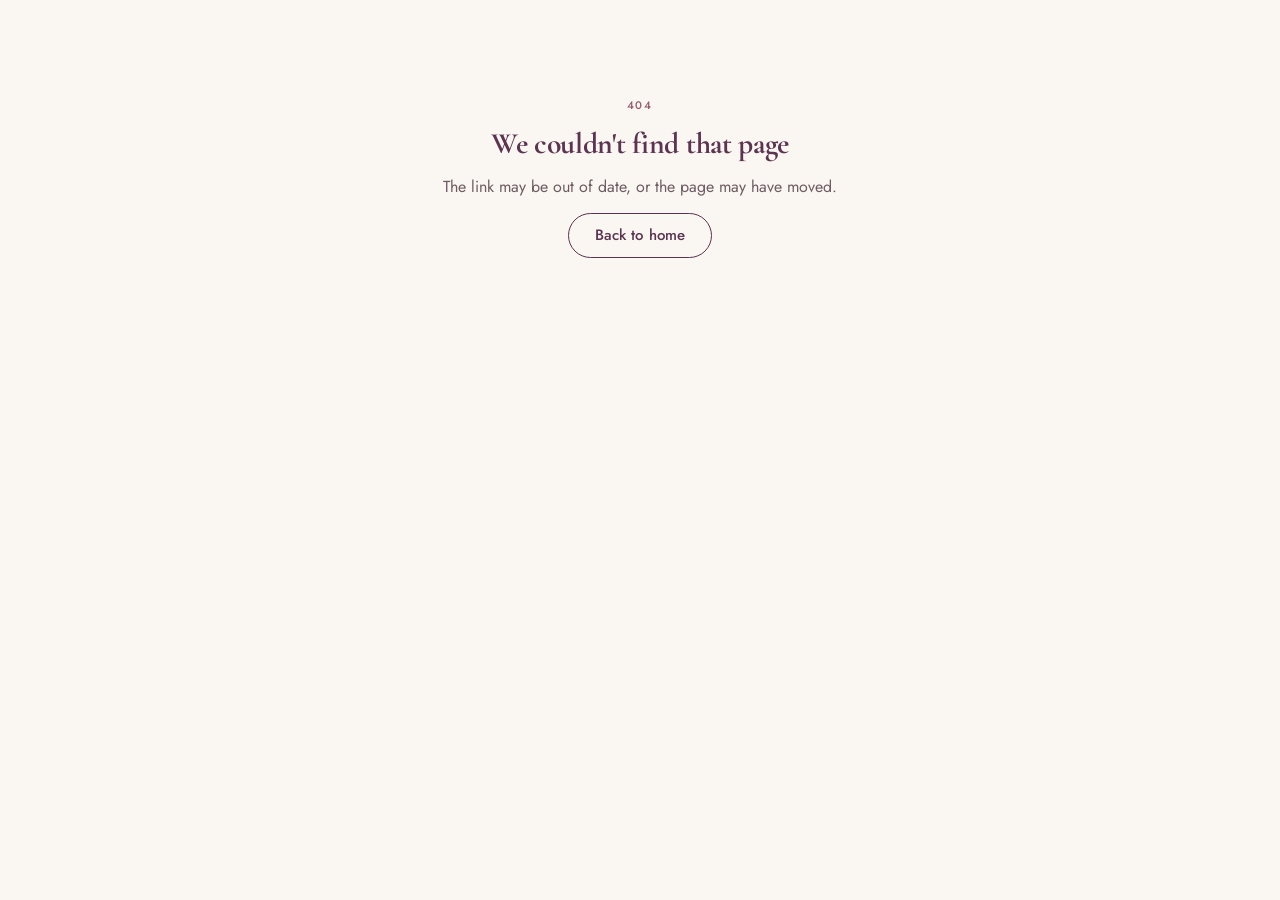
==== templates/mangalammoments/v1/preview/index.html @ a558508c "init" ====
<!DOCTYPE html>
<html lang="en" data-theme="light" class="hide-scrollbar">
<head>
  <meta charset="UTF-8">
  <meta name="viewport" content="width=device-width, initial-scale=1.0">
  <meta name="theme-color" content="#1a1815">
  <title>Wedding Invitation | Vinay &amp; Isha</title>
  <meta name="description" content="Wedding Invitation of Vinay &amp; Isha on 16 February 2027">

  <link rel="icon" type="image/x-icon" href="/favicon.ico">

  <!-- Preconnect & Fonts -->
  <link rel="preconnect" href="https://fonts.googleapis.com">
  <link rel="preconnect" href="https://fonts.gstatic.com" crossorigin>
  <link rel="stylesheet" href="https://fonts.googleapis.com/css2?family=Cormorant+Garamond:ital,wght@0,300;0,400;0,500;0,600;0,700;1,300;1,400;1,700&family=Jost:wght@300;400;500;600&display=swap">
  <link rel="stylesheet" href="https://fonts.googleapis.com/css2?family=Playfair+Display:wght@500;600;700&family=Rufina:wght@400;700&display=swap">

  <!-- Core Styles -->
  <link rel="stylesheet" href="/assets/index-BnkS49by.css">
  <link rel="stylesheet" href="/assets/CompatVideo-C4rgbSCZ.css">
  <link rel="stylesheet" href="/assets/v1-DVDfQgyA.css">

  <style>
    /* Absolute cleanup of any watermark, CTA dock, or branding residuals */
    [data-wm-host],
    .wm-10kkvf,
    ._root_1rkxo_20,
    ._mesh_1rkxo_28,
    ._pill_1rkxo_79,
    ._brandCard_l6edf_3953,
    ._ctaDock_21jj1_12,
    ._brandLogo_l6edf_3969,
    ._brandContacts_l6edf_3996,
    ._brandWhatsapp_l6edf_3982 {
      display: none !important;
      visibility: hidden !important;
      opacity: 0 !important;
      pointer-events: none !important;
      height: 0 !important;
      width: 0 !important;
      overflow: hidden !important;
    }

    /* Remove Header and Footer shown in reference images */
    header,
    footer,
    nav,
    ._nav_1qf2a_1,
    ._footer_1qf2a_1,
    [class*="_header_"],
    [class*="_footer_1"],
    [class*="_stack_1q711"],
    [class*="_scrollTopBtn"],
    [class*="_whatsappGroup"],
    [class*="_whatsappBtn"] {
      display: none !important;
      visibility: hidden !important;
      opacity: 0 !important;
      pointer-events: none !important;
      height: 0 !important;
    }

    /* Hide scrollbar on third page story and duplicate page */
    ._story_19nrv_9,
    [class*="_story_19nrv"],
    [class*="_storySlot_19nrv"] {
      scrollbar-width: none !important;
      -ms-overflow-style: none !important;
    }
    ._story_19nrv_9::-webkit-scrollbar,
    [class*="_story_19nrv"]::-webkit-scrollbar,
    [class*="_storySlot_19nrv"]::-webkit-scrollbar {
      display: none !important;
      width: 0 !important;
      height: 0 !important;
    }
  </style>

  <script>
    // 1. Initialize user draft in LocalStorage and IndexedDB
    const userDraft = {"fields": {"coupleNames": {"en": "Vinay & Isha", "ta": "\u0bb2\u0b9f\u0bcd\u0b9a\u0bc1\u0bae\u0bbf & \u0b95\u0bbe\u0bb0\u0bcd\u0ba4\u0bcd\u0ba4\u0bbf\u0b95\u0bcd", "hi": "\u0932\u0915\u094d\u0937\u094d\u092e\u0940 \u090f\u0935\u0902 \u0915\u093e\u0930\u094d\u0924\u093f\u0915"}, "weddingDateTime": "2027-02-16T18:30", "familiesStory": {"en": "<p>Prosperity, Goodness, Smoothness.</p><h3><span style=\"font-family: 'Rufina', Georgia, serif\">Wedding Invitation</span></h3><div><span style=\"font-family: 'Rufina', Georgia, serif\">With the Blessings of&nbsp;</span></div><div><span style=\"font-family: Rufina, Georgia, serif;\"><br></span></div><div><span style=\"font-family: Rufina, Georgia, serif;\"><b><span style=\"font-size: 1rem;\"><span style=\"font-size: 1.25rem; color: rgb(139, 24, 18);\">Grandmother &amp; Grandfather</span></span></b></span></div><div><div style=\"\"><font face=\"Rufina, Georgia, serif\"><br></font></div><div style=\"\"><font face=\"Rufina, Georgia, serif\">Late Savitri Devi</font></div><div style=\"\"><font face=\"Rufina, Georgia, serif\">Late Ram Niwas Agarwal</font></div><div style=\"\"><font face=\"Rufina, Georgia, serif\"><br></font></div><div style=\"\"><font face=\"Rufina, Georgia, serif\" style=\"color: rgb(139, 24, 18);\">\u2726 AGARWAL FAMILY \u2726</font></div><div style=\"\"><font face=\"Rufina, Georgia, serif\"><br></font></div><div style=\"\"><font face=\"Rufina, Georgia, serif\">&amp;</font></div><div style=\"\"><font face=\"Rufina, Georgia, serif\"><br></font></div><div style=\"\"><font face=\"Rufina, Georgia, serif\"><div>Late Fuliya Devi Pansari</div><div>Late Jugal Kishore Ji Pansari</div></font></div><div style=\"\"><font face=\"Rufina, Georgia, serif\"><br></font></div><div style=\"\"><span style=\"color: rgb(139, 24, 18); font-family: Rufina, Georgia, serif;\">\u2726 PANSARI FAMILY \u2726</span><font face=\"Rufina, Georgia, serif\"></font></div><div style=\"\"><span style=\"color: rgb(139, 24, 18); font-family: Rufina, Georgia, serif;\"><br></span></div><div style=\"font-family: Rufina, Georgia, serif;\"><div>Together with our families, we</div><div>joyfully invite you to bless the</div><div>beginning of this beautiful journey.</div></div></div><p><br></p>", "ta": "<p><span style=\"font-family: 'Rufina', Georgia, serif\">\u0b87\u0bb0\u0bc1 \u0b95\u0bc1\u0b9f\u0bc1\u0bae\u0bcd\u0baa\u0b99\u0bcd\u0b95\u0bb3\u0bbf\u0ba9\u0bcd \u0b86\u0b9a\u0bbf\u0baf\u0bc1\u0b9f\u0ba9\u0bcd \u0b93\u0bb0\u0bcd \u0b85\u0ba9\u0bcd\u0baa\u0bc1\u0b95\u0bcd \u0b95\u0bca\u0ba3\u0bcd\u0b9f\u0bbe\u0b9f\u0bcd\u0b9f\u0bae\u0bcd.</span></p>", "hi": "<p><span style=\"font-family: 'Rufina', Georgia, serif\">\u0926\u094b\u0928\u094b\u0902 \u092a\u0930\u093f\u0935\u093e\u0930\u094b\u0902 \u0915\u0947 \u0906\u0936\u0940\u0930\u094d\u0935\u093e\u0926 \u0938\u0947 \u0938\u091c\u093e \u092a\u094d\u0930\u0947\u092e \u0915\u093e \u0909\u0924\u094d\u0938\u0935\u0964</span></p>"}, "familiesEmblemImage": "[data-uri]", "eventList": [{"category": "Sangeet", "ceremonySlug": "Sangeet", "name": {"en": "Sangeet", "ta": "\u0ba8\u0bbf\u0b9a\u0bcd\u0b9a\u0baf\u0ba4\u0bbe\u0bb0\u0bcd\u0ba4\u0bcd\u0ba4\u0bae\u0bcd", "hi": "\u0928\u093f\u0936\u094d\u091a\u092f\u0924\u093e\u0930\u094d\u0925\u092e\u094d"}, "provision": {"en": "", "ta": "", "hi": ""}, "nameFontSize": 16, "nameFontStyle": "normal", "dateTime": "2027-02-15T18:30", "venue": {"en": "Kanha Banquet", "ta": "\u0b90.\u0b9f\u0bbf.\u0b9a\u0bbf \u0b95\u0bbf\u0bb0\u0bbe\u0ba3\u0bcd\u0b9f\u0bcd \u0b9a\u0bcb\u0bb4\u0bbe, \u0b9a\u0bc6\u0ba9\u0bcd\u0ba9\u0bc8", "hi": "\u0906\u0908\u091f\u0940\u0938\u0940 \u0917\u094d\u0930\u0948\u0902\u0921 \u091a\u094b\u0932\u093e, \u091a\u0947\u0928\u094d\u0928\u0908"}, "venueFontSize": 16, "venueFontStyle": "normal", "note": {"en": "Two hearts, one promise.\nJoin us as we get", "ta": "\u0b87\u0bb0\u0bc1 \u0b87\u0ba4\u0baf\u0b99\u0bcd\u0b95\u0bb3\u0bcd, \u0b92\u0bb0\u0bc1 \u0bb5\u0bbe\u0b95\u0bcd\u0b95\u0bc1\u0bb1\u0bc1\u0ba4\u0bbf.\n\u0b8e\u0b99\u0bcd\u0b95\u0bb3\u0bc1\u0b9f\u0ba9\u0bcd \u0b87\u0ba3\u0bc8\u0ba8\u0bcd\u0ba4\u0bc1", "hi": "\u0926\u094b \u0926\u093f\u0932, \u090f\u0915 \u0935\u093e\u0926\u093e\u0964\n\u0939\u092e\u093e\u0930\u0947 \u0938\u093e\u0925 \u0936\u093e\u092e\u093f\u0932 \u0939\u094b\u0902"}, "noteHighlight": {"en": "", "ta": "\u0ba8\u0bbf\u0b9a\u0bcd\u0b9a\u0baf\u0ba4\u0bbe\u0bb0\u0bcd\u0ba4\u0bcd\u0ba4\u0ba4\u0bcd\u0ba4\u0bc8\u0b95\u0bcd \u0b95\u0bca\u0ba3\u0bcd\u0b9f\u0bbe\u0b9f\u0bc1\u0b99\u0bcd\u0b95\u0bb3\u0bcd!", "hi": "\u0938\u0917\u093e\u0908 \u0915\u0947 \u0909\u0924\u094d\u0938\u0935 \u092e\u0947\u0902!"}, "mapUrl": "https://maps.app.goo.gl/ALD4haDXG3u6YoXA8", "venueSub": {"en": "(beside Mothers Wax Museum)"}}], "venueName": {"en": "Bika Banquet", "ta": "\u0b90.\u0b9f\u0bbf.\u0b9a\u0bbf \u0b95\u0bbf\u0bb0\u0bbe\u0ba3\u0bcd\u0b9f\u0bcd \u0b9a\u0bcb\u0bb4\u0bbe", "hi": "\u0906\u0908\u091f\u0940\u0938\u0940 \u0917\u094d\u0930\u0948\u0902\u0921 \u091a\u094b\u0932\u093e"}, "venueAddress": {"en": "(Vip Road, Baguiati)", "ta": "63, \u0bae\u0bb5\u0bc1\u0ba3\u0bcd\u0b9f\u0bcd \u0bb0\u0bcb\u0b9f\u0bc1, \u0b95\u0bbf\u0ba3\u0bcd\u0b9f\u0bbf, \u0b9a\u0bc6\u0ba9\u0bcd\u0ba9\u0bc8, \u0ba4\u0bae\u0bbf\u0bb4\u0bcd\u0ba8\u0bbe\u0b9f\u0bc1 600032", "hi": "63, \u092e\u093e\u0909\u0902\u091f \u0930\u094b\u0921, \u0917\u093f\u0902\u0921\u0940, \u091a\u0947\u0928\u094d\u0928\u0908, \u0924\u092e\u093f\u0932\u0928\u093e\u0921\u0941 600032"}, "venueMapUrl": "https://maps.app.goo.gl/cmKsFvi7ArBSAPDd8", "groomFamilyName": {"en": ""}, "groomFamilyWhatsApp": "", "venueDetails": {"en": "2, 4, VIP Rd, Raghunathpur, Baguiati, Kolkata, West Bengal 700059", "ta": "\u0baa\u0bbf\u0bb0\u0ba4\u0bbe\u0ba9 \u0bb5\u0bbe\u0baf\u0bbf\u0bb2\u0bbf\u0bb2\u0bcd \u0bb5\u0bc7\u0bb2\u0b9f\u0bcd \u0baa\u0bbe\u0bb0\u0bcd\u0b95\u0bcd\u0b95\u0bbf\u0b99\u0bcd \u0b89\u0bb3\u0bcd\u0bb3\u0ba4\u0bc1", "hi": "\u092e\u0941\u0916\u094d\u092f \u092a\u094d\u0930\u0935\u0947\u0936 \u0926\u094d\u0935\u093e\u0930 \u092a\u0930 \u0935\u0948\u0932\u0947 \u092a\u093e\u0930\u094d\u0915\u093f\u0902\u0917 \u0909\u092a\u0932\u092c\u094d\u0927 \u0939\u0948"}}, "tokens": {}, "sections": {}, "locale": "en", "enabledLocales": ["en"], "updatedAt": "2026-11-22T05:58:22.508Z"};
    const templateKey = 'mangalammoments/v1';
    const lsKey = 'wedinvite:draft:' + templateKey;

    try {
      localStorage.setItem(lsKey, JSON.stringify(userDraft));
      localStorage.setItem('app-theme', 'light');
    } catch (e) {
      console.warn('LocalStorage error:', e);
    }

    // Seed IndexedDB for seamless dual-persistence
    try {
      const req = indexedDB.open('wedinvite_customizer_db', 1);
      req.onupgradeneeded = function(e) {
        const db = e.target.result;
        if (!db.objectStoreNames.contains('drafts')) {
          db.createObjectStore('drafts', { keyPath: 'templateKey' });
        }
      };
      req.onsuccess = function(e) {
        const db = e.target.result;
        if (db.objectStoreNames.contains('drafts')) {
          const tx = db.transaction('drafts', 'readwrite');
          tx.objectStore('drafts').put({
            templateKey: templateKey,
            draft: userDraft,
            savedAt: Date.now()
          });
        }
      };
    } catch (e) {
      console.warn('IndexedDB error:', e);
    }

    // Ensure URL has draft=1 for compatibility with preview handlers
    if (!window.location.search.includes('draft=1')) {
      const sep = window.location.search ? '&' : '?';
      const newUrl = window.location.pathname + window.location.search + sep + 'draft=1' + window.location.hash;
      window.history.replaceState(null, '', newUrl);
    }
  </script>

  <script src="/gtag-init.js"></script>
  <script src="/theme-init.js"></script>
</head>
<body style="overflow: hidden;">
  <div id="root"></div>
  <script type="module" crossorigin src="/assets/index-Dsnx8wPW.js"></script>
</body>
</html>
---- assets/index-BnkS49by.css ----
@import "https://fonts.googleapis.com/css2?family=Cormorant+Garamond:ital,wght@0,300;0,400;0,500;0,600;0,700;1,300;1,400;1,700&family=Jost:wght@300;400;500;600&display=swap";:root{--lightningcss-light:initial;--lightningcss-dark: ;color-scheme:light;--surface-canvas:#faf6f1;--surface-raised:#fff;--surface-sunken:#f3e9de;--surface-inverse:#241a20;--surface-scrim:#241a2073;--surface-glass:#ffffffd1;--champagne:#d9b989;--champagne-wash:#f1e4cc;--ink:#2a1e24;--ink-muted:#6e5b63;--ink-subtle:#9c8790;--ink-inverse:#faf6f1;--line:#ecdfd6;--line-strong:#ddc9ba;--accent:#96586f;--accent-hover:#7a4359;--accent-wash:#f4e6ec;--brand-mauve:#5c3350;--brand-mauve-hover:#472740;--brand-mauve-active:#361c30;--mauve-wash:#f1e5ec;--mauve-wash-strong:#e6d2de;--action:var(--brand-mauve);--action-hover:var(--brand-mauve-hover);--action-active:var(--brand-mauve-active);--action-ink:#faf6f1;--heading:var(--brand-mauve);--heading-weight:700;--danger:#a3342f;--danger-wash:#f8ebe9;--success:#4f6b4a;--success-wash:#ecf1ea;--notice-wash:var(--accent-wash);--font-display:"Cormorant Garamond", "Iowan Old Style", Georgia, serif;--font-ui:"Jost", system-ui, -apple-system, "Segoe UI", sans-serif;--fs-display-xl:clamp(2.75rem, 1.6rem + 4.6vw, 5rem);--fs-display-lg:clamp(2.25rem, 1.5rem + 3vw, 3.5rem);--fs-display-md:clamp(1.85rem, 1.35rem + 2vw, 2.6rem);--fs-display-sm:clamp(1.45rem, 1.2rem + 1vw, 1.85rem);--fs-body-lg:clamp(1.0625rem, 1rem + .3vw, 1.1875rem);--fs-body:1rem;--fs-body-sm:.9375rem;--fs-caption:.8125rem;--fs-micro:.6875rem;--lh-display:1.08;--lh-heading:1.22;--lh-body:1.65;--tracking-caps:.18em;--tracking-display:-.01em;--caps-transform:uppercase;--s-1:.25rem;--s-2:.5rem;--s-3:.75rem;--s-4:1rem;--s-5:1.5rem;--s-6:2rem;--s-7:3rem;--s-8:4rem;--s-9:6rem;--s-10:8rem;--section-y:clamp(3.5rem, 2rem + 6vw, 7rem);--r-sm:6px;--r-md:10px;--r-lg:20px;--r-pill:999px;--r-frame:38px;--shadow-sm:0 1px 2px #1a18150a, 0 2px 8px #1a18150a;--shadow-md:0 2px 4px #1a18150a, 0 12px 28px #1a181512;--shadow-lg:0 4px 8px #1a18150d, 0 28px 64px #1a18151f;--dur-fast:.16s;--dur:.24s;--dur-slow:.42s;--ease:cubic-bezier(.22, 1, .36, 1);--w-prose:68ch;--w-content:1180px;--w-wide:1420px;--gutter:clamp(1.25rem, .5rem + 3vw, 3rem);--header-h:72px}html:not(:lang(en)){--tracking-caps:.02em;--caps-transform:none}[data-theme=dark]{--lightningcss-light: ;--lightningcss-dark:initial;color-scheme:dark;--surface-canvas:#1c1418;--surface-raised:#241a20;--surface-sunken:#140e11;--surface-inverse:#f4ece4;--surface-scrim:#0009;--surface-glass:#241a20d1;--champagne:#c9a876;--champagne-wash:#2c2419;--ink:#f4ece4;--ink-muted:#b39da4;--ink-subtle:#7c6b71;--ink-inverse:#1c1418;--line:#362a30;--line-strong:#45353c;--accent:#c98aa0;--accent-hover:#dba3b6;--accent-wash:#33222a;--brand-mauve:#e3c3d3;--brand-mauve-hover:#f0d8e4;--brand-mauve-active:#fff;--mauve-wash:#33222a;--mauve-wash-strong:#43303a;--action:#f4ece4;--action-hover:#fff;--action-active:#e3d6cc;--action-ink:#1c1418;--danger:#e0796f;--danger-wash:#2c1a18;--success:#8fae87;--success-wash:#1a2318;--shadow-sm:0 1px 2px #0000004d;--shadow-md:0 8px 24px #00000073;--shadow-lg:0 24px 64px #0009}*,:before,:after{box-sizing:border-box}*{margin:0}html{-webkit-text-size-adjust:100%;scroll-behavior:smooth;scroll-padding-top:calc(var(--header-h) + var(--s-4));max-width:100%;overflow-x:hidden}body{background:var(--surface-canvas);min-height:100vh;color:var(--ink);font-family:var(--font-ui);font-size:var(--fs-body);font-weight:400;line-height:var(--lh-body);-webkit-font-smoothing:antialiased;-moz-osx-font-smoothing:grayscale;text-rendering:optimizelegibility;max-width:100%;transition:background-color var(--dur) var(--ease), color var(--dur) var(--ease);overflow-x:clip}#root{flex-direction:column;max-width:100%;min-height:100vh;display:flex;overflow-x:clip}h1,h2,h3,h4{font-family:var(--font-display);font-weight:var(--heading-weight,400);color:var(--heading,var(--ink));letter-spacing:var(--tracking-display);line-height:var(--lh-heading);text-wrap:balance}h1{font-size:var(--fs-display-lg);font-weight:var(--heading-weight,300);line-height:var(--lh-display)}h2{font-size:var(--fs-display-md);font-weight:var(--heading-weight,300)}.template-host-wrapper{--heading:initial;--heading-weight:initial}h3{font-size:var(--fs-display-sm)}h4{font-size:1.15rem}p{text-wrap:pretty}p,li{max-width:var(--w-prose)}a{color:inherit;text-decoration:none}img,svg,video,iframe{max-width:100%;display:block}img,video{height:auto}button,input,select,textarea{font:inherit;color:inherit}button{cursor:pointer;background:0 0;border:none;padding:0}ul,ol{padding:0;list-style:none}hr{border:none;border-top:1px solid var(--line)}::selection{background:var(--accent-wash);color:var(--ink)}:focus{outline:none}:focus-visible{outline:2px solid var(--accent);outline-offset:2px;border-radius:var(--r-sm)}*{scrollbar-width:thin;scrollbar-color:var(--line-strong) transparent}::-webkit-scrollbar{width:10px;height:10px}::-webkit-scrollbar-track{background:0 0}::-webkit-scrollbar-thumb{background:var(--line-strong);border:3px solid var(--surface-canvas);border-radius:var(--r-pill)}.u-visually-hidden{clip:rect(0, 0, 0, 0);white-space:nowrap;border:0;width:1px;height:1px;padding:0;position:absolute;overflow:hidden}.u-no-scroll{overflow:hidden}@media (prefers-reduced-motion:reduce){html{scroll-behavior:auto}:not(:where([data-template-motion=own],[data-template-motion=own] *)),:not(:where([data-template-motion=own],[data-template-motion=own] *)):before,:not(:where([data-template-motion=own],[data-template-motion=own] *)):after{scroll-behavior:auto!important;transition-duration:.01ms!important;animation-duration:.01ms!important;animation-iteration-count:1!important}}.container{width:100%;max-width:var(--w-content);padding-inline:var(--gutter);margin-inline:auto}.container--wide{max-width:var(--w-wide)}.container--prose{max-width:calc(var(--w-prose) + var(--gutter) * 2)}.section{padding-block:var(--section-y)}.section--tight{padding-block:calc(var(--section-y) * .6)}.section--sunken{background:var(--surface-sunken)}.section--ruled{border-top:1px solid var(--line)}.stack{gap:var(--s-4);flex-direction:column;display:flex}.stack--sm{gap:var(--s-2)}.stack--lg{gap:var(--s-6)}.stack--xl{gap:var(--s-7)}.cluster{align-items:center;gap:var(--s-3);flex-wrap:wrap;display:flex}.cluster--center{justify-content:center}.cluster--between{justify-content:space-between}.grid-auto{grid-template-columns:repeat(auto-fill, minmax(var(--col-min,280px), 1fr));gap:var(--s-6);display:grid}.eyebrow{align-items:center;gap:var(--s-2);font-family:var(--font-ui);font-size:var(--fs-micro);letter-spacing:var(--tracking-caps);text-transform:var(--caps-transform);color:var(--accent);font-weight:500;display:inline-flex}.eyebrow--muted{color:var(--ink-subtle)}.display-xl{font-family:var(--font-display);font-size:var(--fs-display-xl);color:var(--heading,var(--ink));font-weight:var(--heading-weight,300);line-height:var(--lh-display);letter-spacing:var(--tracking-display);text-wrap:balance}.lead{font-size:var(--fs-body-lg);color:var(--ink-muted);max-width:54ch}.muted{color:var(--ink-muted)}.subtle{color:var(--ink-subtle)}.caption{font-size:var(--fs-caption);color:var(--ink-muted)}.script{font-family:var(--font-display);font-style:italic;font-weight:300}.rule{background:var(--line);border:none;width:100%;height:1px}.rule--short{background:var(--accent);width:48px}.btn{justify-content:center;align-items:center;gap:var(--s-2);border-radius:var(--r-pill);font-family:var(--font-ui);font-size:var(--fs-body-sm);letter-spacing:.01em;white-space:nowrap;cursor:pointer;transition:background-color var(--dur) var(--ease), color var(--dur) var(--ease), border-color var(--dur) var(--ease), transform var(--dur-fast) var(--ease), box-shadow var(--dur) var(--ease);border:1px solid #0000;padding:.8rem 1.6rem;font-weight:500;line-height:1.2;display:inline-flex}.btn:disabled,.btn[aria-disabled=true]{opacity:.45;cursor:not-allowed;transform:none!important}.btn--solid{background:var(--action);color:var(--action-ink)}.btn--solid:hover:not(:disabled){background:var(--action-hover);box-shadow:var(--shadow-md);transform:translateY(-1px)}.btn--solid:active:not(:disabled){background:var(--action-active);box-shadow:none;transform:translateY(0)}.btn--ghost{color:var(--brand-mauve);border-color:var(--brand-mauve);background:0 0}.btn--ghost:hover:not(:disabled){background:var(--mauve-wash);border-color:var(--brand-mauve-hover);color:var(--brand-mauve-hover)}.btn--ghost:active:not(:disabled){background:var(--mauve-wash-strong);border-color:var(--brand-mauve-active);color:var(--brand-mauve-active)}.btn--quiet{color:var(--brand-mauve);padding-inline:var(--s-3);background:0 0}.btn--quiet:hover:not(:disabled){background:var(--mauve-wash);color:var(--brand-mauve-hover)}.btn--quiet:active:not(:disabled){background:var(--mauve-wash-strong);color:var(--brand-mauve-active)}.btn--accent{background:var(--action);color:var(--action-ink)}.btn--accent:hover:not(:disabled){background:var(--action-hover)}.btn--accent:active:not(:disabled){background:var(--action-active)}.btn--danger{color:var(--danger);border-color:var(--danger);background:0 0}.btn--danger:hover:not(:disabled){background:var(--danger-wash)}.btn--sm{font-size:var(--fs-caption);padding:.5rem 1rem}.btn--lg{font-size:var(--fs-body);padding:1rem 2.2rem}.btn--block{width:100%}.btn--icon{padding:var(--s-2);border-radius:var(--r-pill);color:var(--brand-mauve)}.btn--icon:hover:not(:disabled){background:var(--mauve-wash);color:var(--brand-mauve-hover)}.btn--icon:active:not(:disabled){background:var(--mauve-wash-strong);color:var(--brand-mauve-active)}.link-action{align-items:center;gap:var(--s-2);font-size:var(--fs-body-sm);color:var(--brand-mauve);border-bottom:1px solid var(--brand-mauve);transition:border-color var(--dur) var(--ease), color var(--dur) var(--ease), gap var(--dur) var(--ease);padding-bottom:2px;font-weight:500;display:inline-flex}.link-action:hover{color:var(--brand-mauve-hover);border-color:var(--brand-mauve-hover);gap:var(--s-3)}.link-action:active{color:var(--brand-mauve-active);border-color:var(--brand-mauve-active)}.card{background:var(--surface-raised);border:1px solid var(--line);border-radius:var(--r-lg);transition:border-color var(--dur) var(--ease), box-shadow var(--dur) var(--ease), transform var(--dur) var(--ease)}.card--pad{padding:var(--s-6)}.card--pad-sm{padding:var(--s-4)}.card--hover:hover{border-color:var(--line-strong);box-shadow:var(--shadow-md)}.card--flat{background:var(--surface-sunken);border-color:#0000}.panel{background:var(--surface-raised);border:1px solid var(--line);border-radius:var(--r-md);padding:var(--s-5)}.chip{align-items:center;gap:var(--s-2);border:1px solid var(--line);border-radius:var(--r-pill);background:var(--surface-raised);color:var(--ink-muted);font-size:var(--fs-caption);cursor:pointer;transition:all var(--dur) var(--ease);padding:.45rem 1.05rem;font-weight:400;display:inline-flex}.chip:hover{border-color:var(--brand-mauve);background:var(--mauve-wash);color:var(--brand-mauve)}.chip:active{background:var(--mauve-wash-strong)}.chip[aria-pressed=true],.chip.is-active{background:var(--action);border-color:var(--action);color:var(--action-ink);font-weight:500}.chip[aria-pressed=true]:hover,.chip.is-active:hover{background:var(--action-hover);border-color:var(--action-hover);color:var(--action-ink)}.badge{align-items:center;gap:var(--s-1);border-radius:var(--r-pill);background:var(--surface-sunken);border:1px solid var(--line);color:var(--ink-muted);font-size:var(--fs-micro);letter-spacing:.06em;text-transform:var(--caps-transform);white-space:nowrap;padding:.22rem .6rem;font-weight:500;display:inline-flex}.badge--accent{background:var(--accent-wash);color:var(--accent-hover);border-color:#0000}.badge--success{background:var(--success-wash);color:var(--success);border-color:#0000}.badge--danger{background:var(--danger-wash);color:var(--danger);border-color:#0000}.badge--solid{background:var(--action);color:var(--action-ink);border-color:#0000}.field{gap:var(--s-2);flex-direction:column;display:flex}.label{font-size:var(--fs-caption);color:var(--ink);font-weight:500}.label__required{color:var(--danger);margin-left:2px}.hint{font-size:var(--fs-micro);color:var(--ink-subtle);max-width:none}.input,.textarea,.select{background:var(--surface-raised);border:1px solid var(--line-strong);border-radius:var(--r-sm);width:100%;color:var(--ink);font-family:var(--font-ui);font-size:var(--fs-body-sm);transition:border-color var(--dur) var(--ease), box-shadow var(--dur) var(--ease);padding:.7rem .9rem}.input::placeholder,.textarea::placeholder{color:var(--ink-subtle)}.input:hover,.textarea:hover,.select:hover{border-color:var(--ink-subtle)}.input:focus,.textarea:focus,.select:focus{border-color:var(--accent);box-shadow:0 0 0 3px var(--accent-wash);outline:none}.textarea{resize:vertical;min-height:5.5rem;line-height:1.55}.select{appearance:none;cursor:pointer;background-image:url("data:image/svg+xml,%3Csvg xmlns='http://www.w3.org/2000/svg' width='12' height='8' viewBox='0 0 12 8' fill='none'%3E%3Cpath d='M1 1.5 6 6.5l5-5' stroke='%236e675c' stroke-width='1.4' stroke-linecap='round' stroke-linejoin='round'/%3E%3C/svg%3E");background-position:right .85rem center;background-repeat:no-repeat;padding-right:2.2rem}.select--bare{width:auto;font-size:var(--fs-caption);color:var(--ink-muted);background-color:#0000;border-color:#0000;padding:.35rem 1.9rem .35rem .5rem}.select--bare:hover{border-color:var(--line)}.checkbox-row{align-items:center;gap:var(--s-2);font-size:var(--fs-body-sm);color:var(--ink-muted);cursor:pointer;display:inline-flex}.checkbox-row input[type=checkbox]{width:16px;height:16px;accent-color:var(--accent);cursor:pointer}.field-error{font-size:var(--fs-caption);color:var(--danger)}.notice{align-items:flex-start;gap:var(--s-3);border-radius:var(--r-sm);border:1px solid var(--line);background:var(--surface-sunken);color:var(--ink-muted);font-size:var(--fs-body-sm);padding:.75rem 1rem;display:flex}.notice p,.notice span{max-width:none}.notice--error{background:var(--danger-wash);color:var(--danger);border-color:#0000}.notice--success{background:var(--success-wash);color:var(--success);border-color:#0000}.notice--info{background:var(--accent-wash);color:var(--accent-hover);border-color:#0000}.notice__icon{flex-shrink:0;margin-top:2px}.table-wrap{border:1px solid var(--line);border-radius:var(--r-md);background:var(--surface-raised);width:100%;overflow-x:auto}.table{border-collapse:collapse;width:100%;font-size:var(--fs-body-sm)}.table th{text-align:left;font-size:var(--fs-micro);letter-spacing:var(--tracking-caps);text-transform:var(--caps-transform);color:var(--ink-subtle);border-bottom:1px solid var(--line);white-space:nowrap;padding:.7rem 1rem;font-weight:600}.table td{border-bottom:1px solid var(--line);color:var(--ink-muted);vertical-align:middle;padding:.8rem 1rem}.table tbody tr:last-child td{border-bottom:none}.table tbody tr:hover td{background:var(--surface-sunken)}.skeleton{background:linear-gradient(90deg, var(--surface-sunken) 25%, var(--line) 37%, var(--surface-sunken) 63%);border-radius:var(--r-sm);background-size:400% 100%;animation:1.4s infinite skeleton-shimmer}@keyframes skeleton-shimmer{0%{background-position:100%}to{background-position:0}}.spin{color:var(--accent);animation:.9s linear infinite spin}@keyframes spin{to{transform:rotate(360deg)}}.state-block{justify-content:center;align-items:center;gap:var(--s-3);padding:var(--s-9) var(--gutter);text-align:center;color:var(--ink-muted);flex-direction:column;display:flex}.state-block h2{font-size:var(--fs-display-sm)}video{-webkit-user-select:none;user-select:none;-webkit-media-controls:none;pointer-events:none!important;background:0 0!important}video::-webkit-media-controls{opacity:0!important;pointer-events:none!important;display:none!important}video::-webkit-media-controls-enclosure{opacity:0!important;pointer-events:none!important;display:none!important}video::-webkit-media-controls-panel{opacity:0!important;pointer-events:none!important;display:none!important}video::-webkit-media-controls-overlay-play-button{opacity:0!important;pointer-events:none!important;display:none!important}video::-webkit-media-controls-play-button{opacity:0!important;pointer-events:none!important;display:none!important}video::-webkit-media-controls-start-playback-button{opacity:0!important;pointer-events:none!important;display:none!important}video::-internal-media-controls-overflow-button{opacity:0!important;pointer-events:none!important;display:none!important}video::-webkit-media-controls-fullscreen-button{opacity:0!important;pointer-events:none!important;display:none!important}video::-webkit-media-controls-download-button{opacity:0!important;pointer-events:none!important;display:none!important}.auth-page{padding:var(--s-8) var(--gutter) var(--s-9);justify-content:center;align-items:flex-start;display:flex}.auth-card{background:var(--surface-raised);border:1px solid var(--line);border-radius:var(--r-lg);gap:var(--s-4);width:100%;max-width:440px;box-shadow:var(--shadow-md);flex-direction:column;padding:clamp(1.75rem,1rem + 3vw,2.75rem);display:flex}.auth-card h1{font-size:var(--fs-display-sm);margin:0}.auth-card>p{font-size:var(--fs-body-sm);color:var(--ink-muted);margin-top:calc(var(--s-3) * -1)}.auth-error,.auth-success{border-radius:var(--r-sm);font-size:var(--fs-body-sm);padding:.7rem .95rem}.auth-error{background:var(--danger-wash);color:var(--danger)}.auth-success{background:var(--success-wash);color:var(--success)}.auth-submit{width:100%}.auth-footer-link,.auth-inline-link{text-align:center;font-size:var(--fs-caption);color:var(--ink-muted);max-width:none;margin:0}.auth-inline-link{text-align:right;margin-top:calc(var(--s-3) * -1)}.auth-footer-link a,.auth-inline-link a{color:var(--brand-mauve);border-bottom:1px solid var(--brand-mauve);transition:border-color var(--dur) var(--ease), color var(--dur) var(--ease);font-weight:500}.auth-footer-link a:hover,.auth-inline-link a:hover{color:var(--brand-mauve-hover);border-color:var(--brand-mauve-hover)}.auth-footer-link a:active,.auth-inline-link a:active{color:var(--brand-mauve-active);border-color:var(--brand-mauve-active)}.otp-input{font-family:var(--font-ui);letter-spacing:.55rem;text-align:center;font-size:1.5rem;font-weight:500}.field-control{gap:var(--s-2);flex-direction:column;display:flex}.field-label{font-size:var(--fs-caption);color:var(--ink);font-weight:500}.field-required{color:var(--danger);margin-left:2px}.field-hint{font-size:var(--fs-micro);color:var(--ink-subtle);max-width:none}.field-hint a{color:var(--accent);text-decoration:underline}.field-input,.field-textarea{background:var(--surface-raised);border:1px solid var(--line-strong);border-radius:var(--r-sm);width:100%;color:var(--ink);font-family:var(--font-ui);font-size:var(--fs-body-sm);transition:border-color var(--dur) var(--ease), box-shadow var(--dur) var(--ease);padding:.65rem .85rem}.field-input::placeholder,.field-textarea::placeholder{color:var(--ink-subtle)}.field-input:focus,.field-textarea:focus{border-color:var(--accent);box-shadow:0 0 0 3px var(--accent-wash);outline:none}.datetime-wrap{min-width:0;container-type:inline-size}.datetime-grid{gap:var(--s-2);grid-template-columns:minmax(84px,.75fr) minmax(0,1.5fr);align-items:start;display:grid}.datetime-grid>.datetime-grid__time{grid-column:1/-1}@container (width<=300px){.datetime-grid{grid-template-columns:minmax(0,1fr)}}.datetime-grid .field-input{min-width:0;padding:.65rem .5rem}.datetime-grid>div{min-width:0}.datetime-grid input[type=date],.datetime-grid input[type=time]{box-sizing:border-box;appearance:none;text-align:left;width:100%;min-width:0;max-width:100%;min-height:2.75rem;display:block}.datetime-grid input::-webkit-date-and-time-value{text-align:left;min-width:0}.time12-field{background:var(--surface-raised);border:1px solid var(--line-strong);border-radius:var(--r-sm);box-sizing:border-box;width:100%;min-height:2.75rem;transition:border-color var(--dur) var(--ease), box-shadow var(--dur) var(--ease);flex-wrap:wrap;align-items:center;gap:.4rem .25rem;padding:.25rem .35rem .25rem .5rem;display:flex}.time12-field:focus-within{border-color:var(--accent);box-shadow:0 0 0 3px var(--accent-wash)}.time12-clock{flex:none;align-items:center;gap:.15rem;display:flex}.time12-segment{flex:none;align-items:center;display:flex}.time12-digits{width:2.4em;height:2rem;color:var(--ink);font-family:var(--font-ui);font-size:var(--fs-body);font-variant-numeric:tabular-nums;text-align:center;background:0 0;border:none;border-radius:6px;outline:none;padding:0;font-weight:600}.time12-digits:focus{background:var(--accent-wash)}.time12-colon{color:var(--ink-subtle);flex:none;padding:0 .05rem;font-weight:700}.time12-steppers{flex-direction:column;flex:none;display:flex}.time12-steppers button{width:22px;height:17px;color:var(--ink-subtle);cursor:pointer;background:0 0;border:none;border-radius:4px;justify-content:center;align-items:center;padding:0;display:flex}.time12-steppers button:hover,.time12-steppers button:focus-visible{color:var(--accent);background:var(--accent-wash);outline:none}.time12-period{border-radius:var(--r-sm);background:var(--line-strong);flex:none;gap:2px;margin-left:auto;padding:2px;display:flex}.time12-period button{border-radius:calc(var(--r-sm) - 2px);background:var(--surface-raised);min-width:2.6rem;height:2rem;color:var(--ink-subtle);font-family:var(--font-ui);letter-spacing:.04em;cursor:pointer;transition:background var(--dur) var(--ease), color var(--dur) var(--ease);border:none;padding:0 .5rem;font-size:12px;font-weight:700}.time12-period button.is-active{background:var(--accent);color:#fff}.time12-period button:focus-visible{outline:2px solid var(--accent);outline-offset:1px}@container (width<=260px){.time12-steppers{display:none}}@media (pointer:coarse){.time12-steppers{display:none}.time12-digits,.time12-period button{height:2.5rem}.time12-digits{background:var(--accent-wash);width:2.8em}}.password-input{display:block;position:relative}.password-input__field{padding-right:2.75rem}.password-input__toggle{border-radius:var(--r-sm);width:2.25rem;height:2.25rem;color:var(--ink-subtle);cursor:pointer;transition:color var(--dur) var(--ease);background:0 0;border:0;justify-content:center;align-items:center;padding:0;display:inline-flex;position:absolute;top:50%;right:.35rem;transform:translateY(-50%)}.password-input__toggle:hover{color:var(--ink)}.password-input__toggle:focus-visible{box-shadow:0 0 0 3px var(--accent-wash);outline:none}.field-textarea{resize:vertical;min-height:5rem;line-height:1.55}.field-row{gap:var(--s-2);display:flex}.html-editor-toolbar{align-items:center;gap:var(--s-1);background:var(--surface-raised);border:1px solid var(--line-strong);border-radius:var(--r-sm) var(--r-sm) 0 0;border-bottom:none;flex-wrap:wrap;padding:.4rem;display:flex}.html-editor-btn{border-radius:var(--r-sm);width:2rem;height:2rem;color:var(--ink);cursor:pointer;transition:background var(--dur) var(--ease), border-color var(--dur) var(--ease);background:0 0;border:1px solid #0000;place-items:center;padding:0;display:grid}.html-editor-btn:hover{background:var(--surface);border-color:var(--line-strong)}.html-editor-btn[aria-pressed=true]{background:var(--accent-wash);border-color:var(--accent);color:var(--accent)}.html-editor-color{border:1px solid var(--line-strong);border-radius:var(--r-sm);cursor:pointer;background:0 0;width:1.9rem;height:1.9rem;padding:0}.html-editor-divider{background:var(--line-strong);width:1px;height:1.4rem;margin:0 .15rem}.html-editor-size{position:relative}.html-editor-size-menu{z-index:1000;background:var(--surface-raised);border:1px solid var(--line-strong);border-radius:var(--r-sm);min-width:7.5rem;box-shadow:var(--shadow-md,0 4px 12px #0000001f);flex-direction:column;padding:.3rem;display:flex}.html-editor-size-option{text-align:left;border-radius:var(--r-sm);color:var(--ink);font-family:var(--font-ui);cursor:pointer;background:0 0;border:none;padding:.35rem .5rem}.html-editor-size-option:hover{background:var(--surface)}.html-editor-size-custom{gap:.3rem;padding:.15rem .35rem .1rem;display:flex}.html-editor-size-input{border:1px solid var(--line-strong);border-radius:var(--r-sm);background:var(--surface-raised);width:3.4rem;color:var(--ink);font-family:var(--font-ui);padding:.25rem .4rem;font-size:.85rem}.html-editor-surface{background:var(--surface-raised);border:1px solid var(--line-strong);border-radius:0 0 var(--r-sm) var(--r-sm);width:100%;min-height:6rem;color:var(--ink);font-family:var(--font-ui);font-size:var(--fs-body-sm);overflow-wrap:break-word;padding:.65rem .85rem;line-height:1.55}.html-editor-surface:focus{border-color:var(--accent);box-shadow:0 0 0 3px var(--accent-wash);outline:none}.html-editor-surface:empty:before{content:attr(data-placeholder);color:var(--ink-subtle)}.locale-select{cursor:pointer;width:auto}.image-field-preview{border-radius:var(--r-md);border:1px dashed var(--line-strong);background:var(--surface-sunken);width:100%;max-width:220px;min-height:110px;color:var(--ink-subtle);font-size:var(--fs-caption);justify-content:center;align-items:center;display:flex;overflow:hidden}.image-field-preview img{object-fit:cover;width:100%;height:100%}.audio-field-preview{width:100%;max-width:320px;height:36px}.audio-field-empty{align-items:center;gap:var(--s-2);width:100%;max-width:320px;padding:var(--s-3) var(--s-4);border-radius:var(--r-md);border:1px dashed var(--line-strong);background:var(--surface-sunken);color:var(--ink-subtle);font-size:var(--fs-caption);display:flex}.image-list-grid{gap:var(--s-2);grid-template-columns:repeat(auto-fill,minmax(84px,1fr));display:grid}.image-list-item{aspect-ratio:1;border-radius:var(--r-sm);border:1px solid var(--line);position:relative;overflow:hidden}.image-list-item img{object-fit:cover;width:100%;height:100%}.image-list-remove{background:var(--surface-scrim);color:#fff;-webkit-backdrop-filter:blur(4px);backdrop-filter:blur(4px);border-radius:50%;justify-content:center;align-items:center;width:22px;height:22px;display:flex;position:absolute;top:4px;right:4px}.image-list-add{aspect-ratio:1;border-radius:var(--r-sm);border:1px dashed var(--line-strong);background:var(--surface-sunken);color:var(--brand-mauve);transition:border-color var(--dur) var(--ease), color var(--dur) var(--ease);border-color:var(--brand-mauve);justify-content:center;align-items:center;display:flex}.image-list-add:hover{border-color:var(--brand-mauve-hover);background:var(--mauve-wash);color:var(--brand-mauve-hover)}.image-list-add:active{background:var(--mauve-wash-strong)}.list-field-items{gap:var(--s-2);flex-direction:column;display:flex}.list-field-row{gap:var(--s-2);align-items:center;display:flex}.section-order-list{gap:var(--s-2);flex-direction:column;margin:0;padding:0;list-style:none;display:flex}.section-order-row{align-items:center;gap:var(--s-2);padding:var(--s-2) var(--s-3);border:1px solid var(--border);border-radius:var(--radius-md);background:var(--surface);cursor:default;display:flex}.section-order-row--dragging{z-index:1;box-shadow:0 6px 18px #0000001f}.section-order-row--hidden{opacity:.55}.section-order-handle{width:22px;height:22px;color:var(--ink-subtle);cursor:grab;touch-action:none;flex:none;place-items:center;display:grid}.section-order-handle--disabled{cursor:default}.section-order-label{align-items:center;gap:var(--s-2);font-size:var(--fs-caption);color:var(--ink);flex:1;font-weight:500;display:flex}.section-order-tag{font-size:var(--fs-micro);color:var(--ink-subtle);background:var(--surface-sunken);border-radius:999px;padding:1px 8px;font-weight:400}.section-order-move{flex-direction:column;flex:none;display:flex}.section-order-move button{width:20px;height:16px;color:var(--ink-subtle);cursor:pointer;background:0 0;border:none;place-items:center;display:grid}.section-order-move button:disabled{opacity:.3;cursor:default}.section-order-toggle{border:1px solid var(--border);background:var(--surface);width:30px;height:30px;color:var(--accent);cursor:pointer;border-radius:999px;flex:none;place-items:center;display:grid}.section-order-toggle--off{color:var(--ink-subtle)}.cropper-overlay{z-index:3000;padding:var(--s-4);background:var(--surface-scrim);-webkit-backdrop-filter:blur(6px);backdrop-filter:blur(6px);overscroll-behavior:contain;-webkit-overflow-scrolling:touch;flex-direction:column;justify-content:flex-start;align-items:center;display:flex;position:fixed;inset:0;overflow-y:auto}.cropper-panel{background:var(--surface-raised);border:1px solid var(--line);border-radius:var(--r-lg);width:100%;max-width:520px;max-height:calc(100dvh - 32px);box-shadow:var(--shadow-lg);flex-direction:column;flex-shrink:0;margin:auto;display:flex;overflow:hidden}.cropper-header{padding:var(--s-3) var(--s-5);border-bottom:1px solid var(--line);background:var(--surface-raised);flex-shrink:0;justify-content:space-between;align-items:center;display:flex}.cropper-header h3{margin:0;font-size:1.05rem;font-weight:600}.cropper-icon-btn{border-radius:var(--r-sm);color:var(--brand-mauve);transition:color var(--dur) var(--ease), background var(--dur) var(--ease);justify-content:center;align-items:center;padding:4px;display:flex}.cropper-icon-btn:hover{color:var(--brand-mauve-hover);background:var(--mauve-wash)}.cropper-icon-btn:active{color:var(--brand-mauve-active)}.cropper-body{min-height:0;padding:var(--s-4);background:var(--surface-sunken);overscroll-behavior:contain;-webkit-overflow-scrolling:touch;flex:auto;justify-content:center;display:flex;overflow-y:auto}.cropper-body::-webkit-scrollbar{width:6px}.cropper-body::-webkit-scrollbar-track{background:0 0}.cropper-body::-webkit-scrollbar-thumb{background:var(--line-strong);border-radius:999px}.cropper-footer{justify-content:flex-end;gap:var(--s-3);padding:var(--s-3) var(--s-5);border-top:1px solid var(--line);background:var(--surface-raised);flex-shrink:0;display:flex}.cropper-body .ReactCrop{justify-content:center;max-width:100%;display:flex}.cropper-body .ReactCrop img{object-fit:contain;border-radius:var(--r-sm);max-width:100%;min-height:220px;max-height:340px}.adjust-frame--checker,.image-field-preview--checker{--checker:color-mix(in srgb, var(--ink) 8%, transparent);background-color:var(--surface-raised);background-image:linear-gradient(45deg, var(--checker) 25%, transparent 25%), linear-gradient(-45deg, var(--checker) 25%, transparent 25%), linear-gradient(45deg, transparent 75%, var(--checker) 75%), linear-gradient(-45deg, transparent 75%, var(--checker) 75%);background-position:0 0,0 8px,8px -8px,-8px 0;background-size:16px 16px}.adjust-stage{gap:var(--s-3);flex-direction:column;width:100%;max-width:400px;margin:0 auto;display:flex}.adjust-frame{border-radius:var(--r-md);border:1px solid var(--line);background:var(--surface-raised);touch-action:none;cursor:grab;flex-shrink:0;justify-content:center;align-items:center;width:100%;height:250px;min-height:220px;max-height:300px;margin:0 auto;display:flex;position:relative;overflow:hidden}.adjust-frame:active{cursor:grabbing}.adjust-frame__hint{left:50%;bottom:var(--s-2);font-size:var(--fs-caption);color:#fff;background:var(--surface-scrim);-webkit-backdrop-filter:blur(4px);backdrop-filter:blur(4px);pointer-events:none;white-space:nowrap;border-radius:999px;padding:2px 10px;position:absolute;transform:translate(-50%)}.adjust-controls{gap:var(--s-3);flex-direction:column;flex-shrink:0;display:flex}.adjust-fit{gap:var(--s-2);width:100%;display:flex}.adjust-fit__btn{min-width:0;padding:var(--s-2) var(--s-2);border:1px solid var(--line-strong);border-radius:var(--r-sm);background:var(--surface-sunken);color:var(--brand-mauve);font-size:var(--fs-caption);white-space:nowrap;text-overflow:ellipsis;transition:border-color var(--dur) var(--ease), color var(--dur) var(--ease), background var(--dur) var(--ease);flex:1 1 0;justify-content:center;align-items:center;gap:6px;display:inline-flex;overflow:hidden}.adjust-fit__btn:hover{border-color:var(--brand-mauve);background:var(--mauve-wash)}.adjust-fit__btn:active{background:var(--mauve-wash-strong)}.adjust-fit__btn.is-active{border-color:var(--action);color:var(--action-ink);background:var(--action)}.adjust-zoom{align-items:center;gap:var(--s-3);color:var(--ink-muted);display:flex}.adjust-zoom input[type=range]{cursor:pointer;flex:1;min-height:24px}.adjust-meta{font-size:var(--fs-caption);color:var(--ink-subtle);margin:0;line-height:1.4}.adjust-reset{align-self:flex-start}@media (width<=540px){.cropper-overlay{padding:8px}.cropper-panel{border-radius:var(--r-md);max-height:calc(100dvh - 16px)}.cropper-header{padding:10px 14px}.cropper-header h3{font-size:.95rem}.cropper-body{padding:12px}.adjust-stage{gap:10px}.adjust-frame{height:240px;min-height:210px}.adjust-fit__btn{gap:4px;padding:8px 6px;font-size:.76rem}.adjust-meta{font-size:.72rem}.cropper-footer{gap:8px;padding:10px 14px}.cropper-footer button{flex:1;justify-content:center;padding:8px 12px;font-size:.85rem}}@media (height<=560px){.cropper-overlay{justify-content:flex-start;padding:8px}.cropper-panel{max-height:calc(100dvh - 16px);margin:0 auto}.adjust-frame{height:220px;min-height:200px}.cropper-body{padding:10px 14px}.adjust-stage{gap:8px}}.token-picker{gap:var(--s-2);flex-wrap:wrap;display:flex}.token-picker__option{background:var(--surface-raised);border:1px solid var(--line-strong);border-radius:var(--r-sm);color:var(--ink);font-family:var(--font-ui);font-size:var(--fs-body-sm);cursor:pointer;transition:border-color var(--dur) var(--ease), color var(--dur) var(--ease);padding:.5rem .85rem}.token-picker__option:hover{border-color:var(--brand-mauve);background:var(--mauve-wash);color:var(--brand-mauve)}.token-picker__option:active{background:var(--mauve-wash-strong)}.token-picker__option--active,.token-picker__option--active:hover{border-color:var(--action);background:var(--action);color:var(--action-ink);font-weight:600}input[type=range].token-slider{width:100%;accent-color:var(--accent)}.token-picker--colour{align-items:center}.token-colour-swatch{border:1px solid var(--line-strong);border-radius:var(--r-sm);cursor:pointer;background:0 0;width:2.25rem;height:2.25rem;padding:0}.token-colour-hex{background:var(--surface-raised);border:1px solid var(--line-strong);border-radius:var(--r-sm);color:var(--ink);font-family:var(--font-ui);font-size:var(--fs-body-sm);width:7.5rem;padding:.5rem .75rem}.token-colour-hex:focus-visible{border-color:var(--action)}.colour-list__head{justify-content:space-between;align-items:baseline;gap:var(--s-2);display:flex}.colour-list__count{font-size:var(--fs-body-sm);color:var(--ink-muted);font-variant-numeric:tabular-nums}.colour-slots{gap:var(--s-3);margin-top:var(--s-2);flex-wrap:wrap;display:flex}.colour-slot{align-items:center;gap:var(--s-2);width:5rem;padding:var(--s-3) var(--s-2);background:var(--surface-raised);border:1px solid var(--line-strong);border-radius:var(--r-sm);transition:border-color var(--dur) var(--ease), box-shadow var(--dur) var(--ease);flex-direction:column;display:flex;position:relative}.colour-slot:hover{border-color:var(--brand-mauve)}.colour-slot:focus-within{border-color:var(--action);box-shadow:0 0 0 3px var(--mauve-wash)}.colour-slot__swatch,.colour-slot--add{position:relative;overflow:hidden}.colour-slot__swatch{border:1px solid var(--line-strong);width:2.6rem;height:2.6rem;box-shadow:inset 0 0 0 2px var(--surface-raised);cursor:pointer;border-radius:50%}.colour-slot__swatch[data-invalid=true]{background:repeating-linear-gradient(45deg, var(--line) 0 4px, var(--surface-raised) 4px 8px)}.colour-slot__swatch input,.colour-slot--add input{opacity:0;cursor:pointer;border:0;width:100%;height:100%;padding:0;position:absolute;inset:0}.colour-slot__hex{width:100%;min-width:0;color:var(--ink);letter-spacing:.04em;text-align:center;text-transform:uppercase;background:0 0;border:0;padding:0;font-family:ui-monospace,SFMono-Regular,Menlo,Consolas,monospace;font-size:.78rem}.colour-slot__hex:focus-visible{outline:none}.colour-slot__remove{background:var(--surface-raised);border:1px solid var(--line-strong);width:1.3rem;height:1.3rem;color:var(--ink-muted);cursor:pointer;transition:color var(--dur) var(--ease), border-color var(--dur) var(--ease);border-radius:50%;place-items:center;font-size:.95rem;line-height:1;display:grid;position:absolute;top:-.45rem;right:-.45rem}.colour-slot__remove:hover,.colour-slot__remove:focus-visible{color:var(--brand-mauve);border-color:var(--brand-mauve);outline:none}.colour-slot--add{min-height:6.4rem;color:var(--ink-muted);cursor:pointer;border-style:dashed;justify-content:center}.colour-slot--add:hover{color:var(--brand-mauve);background:var(--mauve-wash)}.colour-slot--add__plus{font-family:var(--font-display);font-size:1.6rem;line-height:1}.colour-slot--add__label{letter-spacing:.02em;font-size:.74rem}.object-list{gap:var(--s-3);flex-direction:column;display:flex}.object-list__item{padding:var(--s-3);border:1px solid var(--line);border-radius:var(--r-md);background:var(--surface-sunken);gap:var(--s-3);flex-direction:column;display:flex}.object-list__bar{justify-content:space-between;align-items:center;gap:var(--s-2);display:flex}.object-list__idx{font-size:var(--fs-caption);color:var(--ink-subtle);font-weight:600}.object-list__toggle{align-items:center;gap:var(--s-2);cursor:pointer;text-align:left;min-width:0;color:inherit;background:0 0;border:none;flex:1;padding:0;display:flex}.object-list__chevron{color:var(--ink-subtle);flex-shrink:0;transition:transform .2s}.object-list__chevron--open{transform:rotate(180deg)}.object-list__itemLabel{font-size:var(--fs-caption);color:var(--ink);text-overflow:ellipsis;white-space:nowrap;min-width:0;overflow:hidden}.object-list__body{gap:var(--s-3);flex-direction:column;display:flex}.admin-layout{gap:var(--s-6);padding-block:var(--s-6);grid-template-columns:232px 1fr;align-items:start;display:grid}.admin-sidebar{top:calc(var(--header-h) + var(--s-4));padding:var(--s-4);background:var(--surface-raised);border:1px solid var(--line);border-radius:var(--r-md);position:sticky}.admin-nav{flex-direction:column;gap:2px;display:flex}.admin-nav a{border-radius:var(--r-sm);font-size:var(--fs-body-sm);color:var(--ink-muted);transition:background-color var(--dur) var(--ease), color var(--dur) var(--ease);padding:.55rem .75rem}.admin-nav a:hover{background:var(--mauve-wash);color:var(--brand-mauve)}.admin-nav a:active{background:var(--mauve-wash-strong)}.admin-nav a.active{background:var(--mauve-wash);color:var(--brand-mauve);box-shadow:inset 3px 0 0 var(--brand-mauve);font-weight:600}.admin-content{min-width:0}.admin-template-editor-grid{grid-template-columns:360px 1fr;align-items:start;gap:1.5rem;display:grid}.admin-preview-pane{top:var(--s-4,1rem);justify-items:center;gap:var(--s-3,.75rem);padding-bottom:var(--s-6,1.5rem);display:grid;position:sticky}.admin-preview-toolbar{justify-content:space-between;align-items:center;gap:var(--s-3,.75rem);width:min(352px,100%);color:var(--ink-soft,inherit);font-size:.85rem;display:flex}.admin-tile-grid{gap:var(--s-4);grid-template-columns:repeat(auto-fill,minmax(170px,1fr));display:grid}.admin-tile{padding:var(--s-5);background:var(--surface-raised);border:1px solid var(--line);border-radius:var(--r-md)}.admin-tile-value{font-family:var(--font-display);color:var(--ink);font-size:2rem;font-weight:400;line-height:1.1}.admin-tile-label{margin-top:var(--s-1);font-size:var(--fs-micro);letter-spacing:var(--tracking-caps);text-transform:var(--caps-transform);color:var(--ink-subtle)}.admin-filters{align-items:flex-end;gap:var(--s-3);padding:var(--s-4);background:var(--surface-raised);border:1px solid var(--line);border-radius:var(--r-md);flex-wrap:wrap;display:flex}.admin-filter{flex-direction:column;gap:.25rem;min-width:0;display:flex}.admin-filter>label{font-size:var(--fs-micro);letter-spacing:var(--tracking-caps);text-transform:var(--caps-transform);color:var(--ink-subtle)}.admin-filter .field-input{min-width:140px}.admin-chips{gap:var(--s-2);flex-wrap:wrap;display:flex}.admin-chip{background:var(--surface-raised);border:1px solid var(--line);font-size:var(--fs-body-sm);color:var(--ink-muted);cursor:pointer;transition:background-color var(--dur) var(--ease), border-color var(--dur) var(--ease);border-radius:999px;align-items:center;gap:.375rem;padding:.3rem .7rem;display:inline-flex}.admin-chip:hover{border-color:var(--brand-mauve);background:var(--mauve-wash);color:var(--brand-mauve)}.admin-chip:active{background:var(--mauve-wash-strong)}.admin-chip[aria-pressed=true],.admin-chip[aria-pressed=true]:hover{background:var(--action);border-color:var(--action);color:var(--action-ink)}.admin-chip-count{font-variant-numeric:tabular-nums;opacity:.7}.admin-table-wrap{background:var(--surface-raised);border:1px solid var(--line);border-radius:var(--r-md);overflow-x:auto}.admin-table{border-collapse:collapse;width:100%;font-size:var(--fs-body-sm);white-space:nowrap}.admin-table th,.admin-table td{text-align:left;border-bottom:1px solid var(--line);padding:.7rem .9rem}.admin-table th{font-size:var(--fs-micro);letter-spacing:var(--tracking-caps);text-transform:var(--caps-transform);color:var(--ink-subtle);background:var(--surface-sunken);z-index:1;font-weight:500;position:sticky;top:0}.admin-table th button{color:inherit;font:inherit;letter-spacing:inherit;text-transform:inherit;cursor:pointer;align-items:center;gap:.25rem;display:inline-flex}.admin-table th button:hover{color:var(--brand-mauve)}.admin-table tbody tr:last-child td{border-bottom:0}.admin-table tbody tr:hover{background:var(--surface-sunken)}.admin-table .num{text-align:right;font-variant-numeric:tabular-nums}.admin-pill{font-size:var(--fs-micro);letter-spacing:.02em;text-transform:capitalize;background:var(--surface-sunken);color:var(--ink-muted);border-radius:999px;align-items:center;gap:.3rem;padding:.15rem .55rem;font-weight:500;display:inline-flex}.admin-pill--published,.admin-pill--active,.admin-pill--paid{background:var(--success-wash);color:var(--success)}.admin-pill--expired,.admin-pill--blocked,.admin-pill--archived{background:var(--danger-wash);color:var(--danger)}.admin-pill--draft,.admin-pill--pending_payment{background:var(--accent-wash);color:var(--accent-hover)}.admin-pagination{justify-content:space-between;align-items:center;gap:var(--s-3);font-size:var(--fs-body-sm);color:var(--ink-muted);flex-wrap:wrap;display:flex}.admin-pagination-controls{align-items:center;gap:var(--s-2);display:flex}.admin-list{gap:var(--s-2);flex-direction:column;display:flex}.admin-list-row{justify-content:space-between;align-items:center;gap:var(--s-4);background:var(--surface-raised);border:1px solid var(--line);border-radius:var(--r-sm);font-size:var(--fs-body-sm);padding:.8rem 1rem;display:flex}.admin-list-row-btn{text-align:left;width:100%;color:var(--ink);transition:background-color var(--dur) var(--ease), border-color var(--dur) var(--ease)}.admin-list-row-btn:hover{background:var(--surface-sunken);border-color:var(--line-strong)}@media (width<=900px){.admin-layout{grid-template-columns:minmax(0,1fr)}.admin-sidebar{min-width:0;position:static}.admin-nav{flex-direction:row;overflow-x:auto}.admin-template-editor-grid{grid-template-columns:1fr}.admin-preview-pane{position:static}}.rsvp-form{gap:var(--s-5);flex-direction:column;width:100%;max-width:480px;margin:0 auto;display:flex}.rsvp-honeypot{opacity:0;pointer-events:none;width:1px;height:1px;position:absolute;left:-9999px}.rsvp-field{gap:var(--s-2);flex-direction:column;display:flex}.rsvp-label{font-size:var(--fs-caption);color:var(--tpl-color-textMuted,var(--ink-muted));font-weight:600}.rsvp-input,.rsvp-textarea{border:1px solid var(--tpl-color-secondary,var(--line-strong));border-radius:var(--r-sm);width:100%;color:var(--tpl-color-textMain,var(--ink));font-family:var(--tpl-font-body,var(--font-ui));font-size:var(--fs-body-sm);background:#ffffff0f;padding:.7rem .95rem}.rsvp-input:focus,.rsvp-textarea:focus{border-color:var(--tpl-color-secondary,var(--accent));outline:none}.rsvp-textarea{resize:vertical;min-height:5rem}.rsvp-status-options{gap:var(--s-2);flex-wrap:wrap;display:flex}.rsvp-status-btn{isolation:isolate;justify-content:center;align-items:center;gap:var(--s-2);border-radius:var(--r-sm);border:1px solid var(--tpl-color-secondary,var(--line-strong));min-width:100px;color:var(--tpl-color-textMain,var(--ink));font-size:var(--fs-caption);transition:border-color var(--dur) var(--ease), color var(--dur) var(--ease);background:#ffffff0d;flex:1;padding:.65rem .75rem;font-weight:600;display:inline-flex;position:relative;overflow:hidden}.rsvp-status-icon{display:inline-flex}.rsvp-status-pill{z-index:-1;border-radius:inherit;background:var(--tpl-color-secondary,var(--accent));position:absolute;inset:0}.rsvp-status-btn-active{color:var(--tpl-color-background,#fff);border-color:#0000}.rsvp-field-error,.rsvp-error{font-size:var(--fs-caption);color:var(--danger)}.rsvp-error{background:var(--danger-wash);border-radius:var(--r-sm);padding:.6rem .9rem}.rsvp-input-error{border-color:var(--danger)!important}.rsvp-charcount{color:var(--tpl-color-textMuted,var(--ink-muted));transition:color var(--dur) var(--ease);align-self:flex-end;font-size:.7rem}.rsvp-charcount[data-warn=true]{color:var(--danger)}.rsvp-stepper{align-items:center;gap:var(--s-3);border:1px solid var(--tpl-color-secondary,var(--line-strong));border-radius:var(--r-pill);width:fit-content;padding:.35rem .5rem;display:inline-flex}.rsvp-stepper-btn{border:1px solid var(--tpl-color-secondary,var(--line-strong));width:1.9rem;height:1.9rem;color:var(--tpl-color-textMain,var(--ink));transition:background var(--dur) var(--ease), color var(--dur) var(--ease), opacity var(--dur) var(--ease);background:#ffffff0f;border-radius:50%;justify-content:center;align-items:center;display:inline-flex}.rsvp-stepper-btn:hover:not(:disabled){background:var(--tpl-color-secondary,var(--accent));color:var(--tpl-color-background,#fff)}.rsvp-stepper-btn:disabled{opacity:.35;cursor:not-allowed}.rsvp-stepper-value{min-width:1.6rem;height:1.4em;font-size:var(--fs-body-sm);color:var(--tpl-color-textMain,var(--ink));justify-content:center;align-items:center;font-weight:700;display:flex;position:relative;overflow:hidden}.rsvp-stepper-value span{display:inline-block}@keyframes rsvp-shake{10%,90%{transform:translate(-1px)}20%,80%{transform:translate(2px)}30%,50%,70%{transform:translate(-4px)}40%,60%{transform:translate(4px)}}.rsvp-shake{animation:.4s rsvp-shake}@media (prefers-reduced-motion:reduce){.rsvp-shake{animation:none}}.rsvp-hint{font-size:var(--fs-caption);text-align:center;color:var(--tpl-color-textMuted,var(--ink-muted));max-width:none;margin:0}.rsvp-confirmation{justify-content:center;align-items:center;gap:var(--s-2);border-radius:var(--r-sm);border:1px solid var(--tpl-color-secondary,var(--line));color:var(--tpl-color-secondary,var(--accent));font-size:var(--fs-body-sm);background:#ffffff14;padding:.7rem 1rem;font-weight:600;display:flex}.rsvp-confirmation-icon{display:inline-flex;position:relative}.rsvp-confirmation-icon:before{content:"";opacity:0;border:1px solid;border-radius:50%;animation:.9s ease-out rsvp-ring-pulse;position:absolute;inset:-6px}@keyframes rsvp-ring-pulse{0%{opacity:.6;transform:scale(.6)}to{opacity:0;transform:scale(1.7)}}@media (prefers-reduced-motion:reduce){.rsvp-confirmation-icon:before{animation:none}}.rsvp-submit-btn{border-radius:var(--r-pill);background:var(--tpl-color-secondary,var(--accent));color:var(--tpl-color-background,#fff);font-family:var(--tpl-font-body,var(--font-ui));font-size:var(--fs-body-sm);transition:opacity var(--dur) var(--ease), transform var(--dur-fast) var(--ease);border:none;padding:.8rem 1.6rem;font-weight:600}.rsvp-submit-btn:hover:not(:disabled){transform:translateY(-1px)}.rsvp-submit-btn:disabled{opacity:.6;cursor:not-allowed}.animate-spin{animation:.9s linear infinite spin}.btn-primary,.btn-secondary{justify-content:center;align-items:center;gap:var(--s-2);border-radius:var(--r-pill);font-family:var(--font-ui);font-size:var(--fs-body-sm);white-space:nowrap;cursor:pointer;transition:background-color var(--dur) var(--ease), border-color var(--dur) var(--ease), transform var(--dur-fast) var(--ease), box-shadow var(--dur) var(--ease);border:1px solid #0000;padding:.7rem 1.4rem;font-weight:500;line-height:1.2;display:inline-flex}.btn-primary{background:var(--action);color:var(--action-ink)}.btn-primary:hover:not(:disabled){background:var(--action-hover);box-shadow:var(--shadow-md);transform:translateY(-1px)}.btn-primary:active:not(:disabled){background:var(--action-active);box-shadow:none;transform:translateY(0)}.btn-secondary{color:var(--brand-mauve);border-color:var(--brand-mauve);background:0 0}.btn-secondary:hover:not(:disabled){background:var(--mauve-wash);border-color:var(--brand-mauve-hover);color:var(--brand-mauve-hover)}.btn-secondary:active:not(:disabled){background:var(--mauve-wash-strong);border-color:var(--brand-mauve-active);color:var(--brand-mauve-active)}.btn-primary:disabled,.btn-secondary:disabled{opacity:.45;cursor:not-allowed;transform:none}.btn-small{font-size:var(--fs-caption);padding:.45rem .95rem}.btn-link{color:var(--brand-mauve);font-size:var(--fs-caption);cursor:pointer;background:0 0;border:none;padding:0;text-decoration:underline}.btn-link:hover{color:var(--brand-mauve-hover)}.btn-link:active{color:var(--brand-mauve-active)}html.hide-scrollbar,html.hide-scrollbar body{scrollbar-width:none!important;-ms-overflow-style:none!important}html.hide-scrollbar::-webkit-scrollbar{display:none!important}html.hide-scrollbar body::-webkit-scrollbar{display:none!important}html.hide-scrollbar{scroll-padding-top:0}._container_1shtu_1{background:var(--surface-canvas);color:var(--ink);font-family:var(--font-display);justify-content:center;align-items:center;display:flex}._fullPage_1shtu_10{z-index:9999;position:fixed;inset:0}._inline_1shtu_16{width:100%;min-height:250px;padding:var(--s-6);border-radius:var(--r-lg)}._content_1shtu_23{align-items:center;gap:var(--s-4);flex-direction:column;display:flex}._loaderMedia_1shtu_30{object-fit:contain;width:180px;max-width:55vw;height:180px;display:block}._status_1shtu_38{font-family:var(--font-ui);font-size:var(--fs-caption);text-transform:var(--caps-transform);letter-spacing:var(--tracking-caps);color:var(--ink-subtle);margin-top:var(--s-2);opacity:.8;animation:1.6s ease-in-out infinite _pulseText_1shtu_1}@keyframes _pulseText_1shtu_1{0%,to{opacity:.4}50%{opacity:.9}}._spot_gknip_10{isolation:isolate;position:relative}._highlight_gknip_15{z-index:-1;pointer-events:none;opacity:0;position:absolute}._ring_gknip_25{border-radius:calc(var(--spot-radius,var(--r-lg)) + 6px);border:1px solid color-mix(in srgb, var(--champagne) 90%, transparent);box-shadow:0 0 0 4px color-mix(in srgb, var(--champagne) 20%, transparent), 0 26px 56px -14px color-mix(in srgb, var(--brand-mauve) 32%, transparent);inset:-6px}._halo_gknip_36{background:radial-gradient(closest-side, color-mix(in srgb, var(--champagne) 58%, transparent) 0%, color-mix(in srgb, var(--accent) 20%, transparent) 55%, transparent 100%);inset:-6% -16% -10%}@media (width<=768px){._halo_gknip_36{inset:-4% -4% -6%}}._frame_movdx_9{--frame-w:320px;--bezel:10px;width:min(var(--frame-w), 100%);aspect-ratio:1080/1920;padding:var(--bezel);border-radius:var(--r-frame);box-shadow:inset 0 0 0 1px #ffffff24, var(--shadow-lg);background:linear-gradient(160deg,#3a3733 0%,#17151300 40%),#211f1c;flex-shrink:0;margin-inline:auto;position:relative}[data-theme=dark] ._frame_movdx_9{box-shadow:inset 0 0 0 1px #ffffff1a, var(--shadow-lg)}._frame_movdx_9:after{content:"";filter:blur(6px);pointer-events:none;background:radial-gradient(#1a181538,#0000 70%);border-radius:50%;height:26px;position:absolute;bottom:-22px;left:12%;right:12%}._screen_movdx_52{border-radius:calc(var(--r-frame) - var(--bezel) + 2px);background:var(--surface-raised);isolation:isolate;width:100%;height:100%;position:relative;overflow:hidden}._iframe_movdx_62{border:none;max-width:none;display:block;position:absolute;top:0;left:0}._static_movdx_75 ._iframe_movdx_62{pointer-events:none}._speaker_movdx_82{border-radius:var(--r-pill);z-index:2;pointer-events:none;background:#ffffff38;width:26%;height:4px;position:absolute;top:3px;left:50%;transform:translate(-50%)}._placeholder_movdx_95{background:var(--surface-sunken);justify-content:center;align-items:center;display:flex;position:absolute;inset:0}._placeholderInner_movdx_104{width:100%;height:100%}._fadeIn_movdx_109{animation:_frame-fade_movdx_1 var(--dur-slow) var(--ease) both}@keyframes _frame-fade_movdx_1{0%{opacity:0}to{opacity:1}}._caption_movdx_119{margin-top:var(--s-5);text-align:center;font-size:var(--fs-caption);color:var(--ink-subtle)}._demo_55xer_3{--row-h:4.1rem;--row-gap:.7rem;--pad:1.1rem;--visible:4;align-items:stretch;gap:var(--s-6);grid-template-columns:minmax(0,1fr) auto minmax(0,1fr);max-width:100%;margin-inline:auto;display:grid;overflow:hidden}._column_55xer_21{align-items:center;gap:var(--s-4);flex-direction:column;min-width:0;display:flex}._stage_55xer_29{flex:1;justify-content:center;align-items:center;width:100%;display:flex}._label_55xer_38{font-size:var(--fs-caption);letter-spacing:var(--tracking-caps);text-transform:var(--caps-transform);color:var(--heading);font-weight:700}._window_55xer_48{border:1px solid color-mix(in srgb, var(--champagne) 70%, var(--line));border-radius:var(--r-lg);background:linear-gradient(180deg, var(--surface-raised), var(--surface-canvas));width:100%;max-width:26rem;box-shadow:var(--shadow-md);overflow:hidden}._chrome_55xer_58{border-bottom:1px solid var(--line);background:color-mix(in srgb, var(--surface-canvas) 70%, transparent);align-items:center;gap:.4rem;padding:.7rem .95rem;display:flex}._dot_55xer_67{background:var(--champagne);border-radius:50%;width:9px;height:9px}._dot_55xer_67:nth-child(2){background:var(--accent);opacity:.7}._dot_55xer_67:nth-child(3){background:var(--line-strong)}._chromeTitle_55xer_77{font-size:var(--fs-micro);color:var(--ink-subtle);white-space:nowrap;text-overflow:ellipsis;margin-left:.6rem;overflow:hidden}._body_55xer_87{height:calc(var(--visible) * var(--row-h) + (var(--visible) - 1) * var(--row-gap) + var(--pad) * 2);padding:var(--pad);overflow:hidden;-webkit-mask-image:linear-gradient(#0000 0,#000 9% 91%,#0000 100%);mask-image:linear-gradient(#0000 0,#000 9% 91%,#0000 100%)}._list_55xer_95{gap:var(--row-gap);transform:translateY(calc(var(--scroll-rows,0) * -1 * (var(--row-h) + var(--row-gap))));transition:transform .75s var(--ease);flex-direction:column;display:flex}._row_55xer_103{height:var(--row-h);border:1px solid var(--line);border-radius:var(--r-md);background:var(--surface-raised);transition:opacity .5s var(--ease), transform .5s var(--ease), border-color .3s var(--ease), box-shadow .3s var(--ease);flex-direction:column;justify-content:center;gap:.2rem;padding:0 .9rem;display:flex}._row_55xer_103[data-state=pending]{opacity:0;transform:translateY(10px)}._row_55xer_103[data-state=active]{border-color:var(--brand-mauve);box-shadow:0 0 0 3px color-mix(in srgb, var(--champagne) 45%, transparent)}._rowLabel_55xer_128{font-size:var(--fs-micro);letter-spacing:.06em;text-transform:var(--caps-transform);color:var(--ink-subtle);font-weight:500}._rowValue_55xer_136{justify-content:space-between;align-items:center;gap:var(--s-2);min-height:1.4rem;display:flex}._rowText_55xer_144{font-size:var(--fs-body-sm);color:var(--ink);white-space:nowrap;text-overflow:ellipsis;overflow:hidden}._caret_55xer_152{vertical-align:text-bottom;background:var(--brand-mauve);width:1.5px;height:1.05em;margin-left:2px;animation:1s step-end infinite _caret-blink_55xer_1;display:inline-block}@keyframes _caret-blink_55xer_1{50%{opacity:0}}._tick_55xer_166{color:var(--brand-mauve);opacity:0;transition:opacity .35s var(--ease), transform .35s var(--ease);flex-shrink:0;transform:scale(.6)}._row_55xer_103[data-state=done] ._tick_55xer_166{opacity:1;transform:scale(1)}._bridge_55xer_181{justify-content:center;align-self:center;align-items:center;display:flex}._bridgeDisc_55xer_188{width:3.5rem;height:3.5rem;color:var(--brand-mauve);background:var(--mauve-wash);border:1px solid color-mix(in srgb, var(--champagne) 80%, transparent);box-shadow:0 8px 22px -8px color-mix(in srgb, var(--champagne) 90%, transparent);animation:_bridge-pulse_55xer_1 2.4s var(--ease) infinite;border-radius:50%;justify-content:center;align-items:center;display:inline-flex;position:relative}._bridgeArrow_55xer_203{animation:1.6s ease-in-out infinite _bridge-nudge_55xer_1}@keyframes _bridge-pulse_55xer_1{0%,to{transform:scale(1)}50%{transform:scale(1.08)}}@keyframes _bridge-nudge_55xer_1{0%,to{transform:translate(0)}50%{transform:translate(4px)}}._demo_55xer_3[data-complete=true] ._bridgeDisc_55xer_188{color:var(--action-ink);background:var(--action);border-color:var(--action)}._bridgeDisc_55xer_188{transition:background-color .5s var(--ease), color .5s var(--ease), border-color .5s var(--ease)}._phoneStage_55xer_230{isolation:isolate;flex:1;justify-content:center;align-items:center;display:flex;position:relative}._phoneGlow_55xer_16{z-index:-1;pointer-events:none;background:radial-gradient(closest-side, color-mix(in srgb, var(--champagne) 60%, transparent) 0%, color-mix(in srgb, var(--accent) 18%, transparent) 55%, transparent 100%);opacity:.25;transition:opacity .9s var(--ease), transform .9s var(--ease);position:absolute;inset:-8% -22% -10%;transform:scale(.92)}._demo_55xer_3[data-complete=true] ._phoneGlow_55xer_16{opacity:1;transform:scale(1)}._phoneLink_55xer_261{border-radius:var(--r-frame);transition:transform var(--dur-slow) var(--ease);display:block}._phoneLink_55xer_261:hover{transform:translateY(-4px)scale(1.02)}._phoneLink_55xer_261:active{transform:scale(.99)}._phoneSkeleton_55xer_275{aspect-ratio:1080/1920;border-radius:var(--r-frame);width:236px}@media (width<=820px){._demo_55xer_3{gap:var(--s-5);grid-template-columns:minmax(0,1fr);max-width:100%;overflow:hidden}._phoneGlow_55xer_16{inset:-6% -8% -8%}._bridgeArrow_55xer_203{animation-name:_bridge-nudge-down_55xer_1;transform:rotate(90deg)}}@keyframes _bridge-nudge-down_55xer_1{0%,to{transform:rotate(90deg)translate(0)}50%{transform:rotate(90deg)translate(4px)}}._sentinel_1q5ma_3{height:1px}._section_1q5ma_7{--star:#f2b01e;--star-track:color-mix(in srgb, var(--ink-subtle) 28%, transparent);--card-w:clamp(272px, 82vw, 372px);background:radial-gradient(60% 80% at 12% 0%, var(--champagne-wash), transparent 70%), radial-gradient(50% 70% at 100% 100%, var(--mauve-wash), transparent 70%), var(--surface-canvas);position:relative;overflow:hidden}._head_1q5ma_20{justify-content:space-between;align-items:flex-end;gap:var(--s-6) var(--s-8);margin-bottom:var(--s-7);flex-wrap:wrap;display:flex}._headCopy_1q5ma_29{max-width:40rem}._headCopy_1q5ma_29 h2{margin-top:var(--s-2)}._sub_1q5ma_37{margin-top:var(--s-3);color:var(--ink-muted);font-size:var(--fs-body-lg);line-height:var(--lh-body)}._summary_1q5ma_44{align-items:center;gap:var(--s-4);padding:var(--s-4) var(--s-5) var(--s-4) var(--s-4);border:1px solid var(--line);border-radius:var(--r-lg);background:var(--surface-glass,var(--surface-raised));-webkit-backdrop-filter:blur(10px);box-shadow:var(--shadow-sm);display:flex}._summaryBadge_1q5ma_57{background:var(--surface-raised);border:1px solid var(--line);border-radius:50%;flex:none;place-items:center;width:48px;height:48px;display:grid}._summaryBody_1q5ma_68{gap:2px;display:grid}._summaryScore_1q5ma_73{align-items:center;gap:var(--s-3);display:flex}._summaryScore_1q5ma_73 strong{font-family:var(--font-display);color:var(--ink);font-size:2rem;font-weight:500;line-height:1}._summaryCount_1q5ma_87{font-size:var(--fs-body-sm);color:var(--ink-muted)}._stars_1q5ma_93{gap:2px;line-height:0;display:inline-flex}._starTrack_1q5ma_99{fill:var(--star-track)}._starFill_1q5ma_103{fill:var(--star)}._ribbon_1q5ma_108{margin-inline:calc(var(--gutter) * -1);position:relative}._ribbon_1q5ma_108:before,._ribbon_1q5ma_108:after{content:"";z-index:1;pointer-events:none;width:clamp(16px,5vw,64px);transition:opacity var(--dur) var(--ease);position:absolute;top:0;bottom:0}._ribbon_1q5ma_108:before{background:linear-gradient(90deg, var(--surface-canvas), transparent);left:0}._ribbon_1q5ma_108:after{background:linear-gradient(270deg, var(--surface-canvas), transparent);right:0}._ribbon_1q5ma_108[data-start=true]:before,._ribbon_1q5ma_108[data-end=true]:after{opacity:0}._track_1q5ma_141{gap:var(--s-5);padding:var(--s-3) var(--gutter) var(--s-6);overscroll-behavior-x:contain;scroll-snap-type:x mandatory;scroll-padding-inline:var(--gutter);scrollbar-width:none;-webkit-overflow-scrolling:touch;outline:none;margin:0;list-style:none;display:flex;overflow-x:auto}._track_1q5ma_141::-webkit-scrollbar{display:none}._track_1q5ma_141:focus-visible{outline:2px solid var(--accent);outline-offset:-2px;border-radius:var(--r-lg)}._card_1q5ma_167{flex:0 0 var(--card-w);scroll-snap-align:start;max-width:none;display:flex}._cardInner_1q5ma_174{width:100%;padding:var(--s-6) var(--s-6) var(--s-5);border-radius:var(--r-lg);border:1px solid var(--line);background:var(--surface-raised);box-shadow:var(--shadow-sm);transition:transform var(--dur) var(--ease), box-shadow var(--dur) var(--ease), border-color var(--dur) var(--ease);flex-direction:column;display:flex;position:relative}@media (hover:hover){._cardInner_1q5ma_174:hover{box-shadow:var(--shadow-md);border-color:var(--line-strong);transform:translateY(-4px)}}._cardTop_1q5ma_195{justify-content:space-between;align-items:center;gap:var(--s-3);display:flex}._cardSource_1q5ma_202{border:1px solid var(--line);background:var(--surface-canvas);width:32px;height:32px;transition:transform var(--dur-fast) var(--ease);border-radius:50%;place-items:center;display:grid}a._cardSource_1q5ma_202:hover{transform:scale(1.08)}._quoteMark_1q5ma_217{right:var(--s-5);bottom:calc(var(--s-5) + 52px);font-family:var(--font-display);color:var(--accent);opacity:.08;pointer-events:none;-webkit-user-select:none;user-select:none;font-size:6rem;line-height:1;position:absolute}._text_1q5ma_230{margin-top:var(--s-4);max-width:none;color:var(--ink);font-size:var(--fs-body);-webkit-line-clamp:6;line-clamp:6;white-space:pre-line;overflow-wrap:anywhere;-webkit-box-orient:vertical;line-height:1.65;display:-webkit-box;overflow:hidden}._textOpen_1q5ma_245{-webkit-line-clamp:unset;line-clamp:unset;display:block}._readMore_1q5ma_251{margin-top:var(--s-2);font-size:var(--fs-body-sm);color:var(--accent);text-decoration:underline;-webkit-text-decoration-color:color-mix(in srgb, var(--accent) 35%, transparent);text-decoration-color:color-mix(in srgb, var(--accent) 35%, transparent);text-underline-offset:3px;align-self:flex-start;padding:0;font-weight:600}._readMore_1q5ma_251:hover{text-decoration-color:currentColor}._author_1q5ma_267{align-items:center;gap:var(--s-3);padding-top:var(--s-5);border-top:1px solid var(--line);margin-top:auto;display:flex}._text_1q5ma_230{margin-bottom:var(--s-5)}._text_1q5ma_230+._readMore_1q5ma_251{margin-top:calc(var(--s-2) - var(--s-5));margin-bottom:var(--s-5)}._avatar_1q5ma_285{object-fit:cover;background:var(--surface-sunken);border-radius:50%;flex:none;width:44px;height:44px}._avatarInitials_1q5ma_294{font-family:var(--font-display);color:var(--ink-inverse);background:linear-gradient(135deg, var(--brand-mauve), var(--accent));place-items:center;font-size:1.05rem;display:grid}._authorMeta_1q5ma_303{min-width:0;display:grid}._authorName_1q5ma_308{color:var(--ink);white-space:nowrap;text-overflow:ellipsis;font-weight:600;overflow:hidden}a._authorName_1q5ma_308:hover{text-underline-offset:3px;text-decoration:underline}._when_1q5ma_321{font-size:var(--fs-caption);color:var(--ink-subtle)}._controls_1q5ma_327{justify-content:space-between;align-items:center;gap:var(--s-4);margin-bottom:var(--s-2);display:flex}._attribution_1q5ma_335{align-items:center;gap:var(--s-2);font-size:var(--fs-caption);color:var(--ink-subtle);display:inline-flex}._navButtons_1q5ma_343{gap:var(--s-2);display:flex}._navBtn_1q5ma_348{border:1px solid var(--line-strong);background:var(--surface-raised);width:44px;height:44px;color:var(--ink);box-shadow:var(--shadow-sm);transition:background var(--dur-fast) var(--ease), transform var(--dur-fast) var(--ease), opacity var(--dur-fast) var(--ease);border-radius:50%;place-items:center;display:grid}._navBtn_1q5ma_348:hover:not(:disabled){background:var(--accent-wash);transform:translateY(-1px)}._navBtn_1q5ma_348:disabled{opacity:.35;cursor:default}._skeletonCard_1q5ma_372 ._cardInner_1q5ma_174{gap:var(--s-3);min-height:260px}._skelLine_1q5ma_377{border-radius:var(--r-pill);height:12px;display:block}._skelAvatar_1q5ma_383{border-radius:50%;width:44px;height:44px;margin-top:auto;display:block}@media (width<=640px){._head_1q5ma_20{margin-bottom:var(--s-5)}._summary_1q5ma_44{width:100%}._navButtons_1q5ma_343{display:none}}@media (prefers-reduced-motion:reduce){._cardInner_1q5ma_174,._navBtn_1q5ma_348,._cardSource_1q5ma_202{transition:none}._track_1q5ma_141{scroll-behavior:auto}}._hero_193zb_5{min-height:calc(100svh - var(--header-h));isolation:isolate;background:var(--surface-canvas);align-items:center;padding-block:clamp(3rem,1.5rem + 4vw,5rem);display:flex;position:relative;overflow:hidden}._heroMedia_193zb_23{z-index:-1;pointer-events:none;width:100%;height:100%;display:block;position:absolute;inset:0}._heroMedia_193zb_23 img{object-fit:cover;object-position:center center;width:100%;height:100%}._heroMediaScrim_193zb_40{background:linear-gradient(100deg, var(--surface-canvas) 0%, color-mix(in srgb, var(--surface-canvas) 93%, transparent) 38%, color-mix(in srgb, var(--surface-canvas) 68%, transparent) 52%, color-mix(in srgb, var(--surface-canvas) 18%, transparent) 64%, transparent 74%), linear-gradient(to top, var(--surface-canvas) 0%, transparent 24%);position:absolute;inset:0}[data-theme=dark] ._heroMedia_193zb_23 img{opacity:.55}[data-theme=dark] ._heroMediaScrim_193zb_40{background:linear-gradient(100deg, var(--surface-canvas) 0%, color-mix(in srgb, var(--surface-canvas) 82%, transparent) 40%, color-mix(in srgb, var(--surface-canvas) 30%, transparent) 70%, transparent 92%), linear-gradient(to top, var(--surface-canvas) 0%, transparent 30%)}._heroInner_193zb_67{display:flex;position:relative}._heroCopy_193zb_72{align-items:flex-start;gap:var(--s-5);flex-direction:column;max-width:34rem;display:flex}._heroEyebrow_193zb_80{color:var(--accent)}._heroTitle_193zb_84{font-family:var(--font-display);font-size:var(--fs-display-xl);font-weight:var(--heading-weight);line-height:var(--lh-display);letter-spacing:var(--tracking-display);color:var(--heading);max-width:15ch;text-shadow:0 1px 16px color-mix(in srgb, var(--surface-canvas) 70%, transparent);margin:0}._heroTitle_193zb_84 em{font-style:italic;font-weight:inherit;color:inherit}._heroSub_193zb_103{font-size:var(--fs-body-lg);color:var(--ink-muted);max-width:42ch;text-shadow:0 1px 12px color-mix(in srgb, var(--surface-canvas) 60%, transparent)}._googleReviews_193zb_110{align-items:center;gap:var(--s-2);margin-top:var(--s-2);font-size:var(--fs-caption);color:var(--ink-muted);display:flex}._googleReviewsStar_193zb_119{color:#f5a623}._googleReviewsDot_193zb_123{color:var(--ink-subtle)}._heroActions_193zb_127{align-items:flex-end;gap:var(--s-4) var(--s-5);margin-top:var(--s-2);flex-wrap:wrap;display:flex}._heroLink_193zb_135{color:var(--brand-mauve);margin-bottom:1.05rem}._heroCta_193zb_142{align-items:center;gap:var(--s-1);flex-direction:column;display:flex}._heroCupid_193zb_149{pointer-events:none;width:clamp(150px,14vw,200px);height:auto;margin-bottom:-10px;display:block;transform:translateY(12px)}._heroProof_193zb_159{align-items:center;gap:var(--s-4);margin-top:var(--s-4);padding-top:var(--s-5);border-top:1px solid var(--line-strong);width:100%;max-width:32rem;display:flex}._proofItem_193zb_170{flex-direction:column;gap:2px;display:flex}._proofValue_193zb_176{font-family:var(--font-display);color:var(--ink);font-size:1.5rem;font-weight:400;line-height:1}._proofLabel_193zb_184{font-size:var(--fs-micro);letter-spacing:var(--tracking-caps);text-transform:var(--caps-transform);color:var(--ink-subtle)}._proofDivider_193zb_191{background:var(--line-strong);width:1px;height:32px}._sectionHead_193zb_201{align-items:center;gap:var(--s-3);text-align:center;margin-bottom:var(--s-8);flex-direction:column;display:flex}._sectionHead_193zb_201 h2{margin:0}._sectionHead_193zb_201 ._lead_193zb_214{text-align:center}._sectionSwan_193zb_218{aspect-ratio:1;object-fit:contain;width:min(200px,50vw);height:auto;margin-bottom:var(--s-1);pointer-events:none;max-width:100%}._whyUsGrid_193zb_232{gap:var(--s-6);grid-template-columns:repeat(auto-fit,minmax(220px,1fr));display:grid}._whyUsCard_193zb_238{gap:var(--s-3);padding-top:var(--s-4);border-top:1px solid var(--line-strong);flex-direction:column;display:flex}._whyUsIconWrap_193zb_246{aspect-ratio:1;justify-content:flex-start;align-items:center;width:32px;height:32px;display:inline-flex}._whyUsIcon_193zb_246{object-fit:contain;width:32px;height:32px;transition:transform var(--dur) var(--ease);display:block}._whyUsCard_193zb_238{transition:border-color var(--dur) var(--ease)}._whyUsCard_193zb_238:hover{border-top-color:var(--brand-mauve)}._whyUsCard_193zb_238:hover ._whyUsIcon_193zb_246{transform:translateY(-3px)scale(1.16)}[data-theme=dark] ._whyUsIcon_193zb_246{filter:brightness(1.3)saturate(.9)}._whyUsCard_193zb_238 h3{margin:0;font-size:1.2rem}._whyUsCard_193zb_238 p{font-size:var(--fs-body-sm);color:var(--ink-muted);max-width:none}._categoryGrid_193zb_296{gap:var(--s-5);grid-template-columns:repeat(auto-fit,minmax(160px,1fr));display:grid}._categoryTile_193zb_303{aspect-ratio:3/4;border-radius:var(--r-lg);background:var(--surface-sunken);isolation:isolate;align-items:flex-end;display:flex;position:relative;overflow:hidden}._categoryImage_193zb_314{object-fit:cover;width:100%;height:100%;transition:transform var(--dur-slow) var(--ease);position:absolute;inset:0}._categoryTile_193zb_303:after{content:"";z-index:1;background:linear-gradient(#1a181500 45%,#1a181599 100%);position:absolute;inset:0}._categoryTile_193zb_303:hover ._categoryImage_193zb_314{transform:scale(1.06)}._categoryLabel_193zb_335{z-index:2;padding:var(--s-4);font-family:var(--font-display);color:#fbf9f6;font-size:1.15rem;position:relative}._collection_193zb_350{gap:var(--s-7) var(--s-5);grid-template-columns:repeat(auto-fit,minmax(290px,1fr));justify-items:center;max-width:100%;margin-inline:auto;display:grid;overflow:hidden}._collectionItem_193zb_361{align-items:center;gap:var(--s-4);transition:transform var(--dur-slow) var(--ease);flex-direction:column;display:flex}._collectionItem_193zb_361:hover{transform:translateY(-6px)}._collectionName_193zb_373{font-family:var(--font-display);font-size:1.35rem;font-weight:var(--heading-weight);color:var(--heading)}._collectionSection_193zb_380{padding-bottom:clamp(1.25rem,1rem + 1vw,2rem)}._howItWorksSection_193zb_384{padding-top:clamp(1.25rem,1rem + 1vw,2rem)}._collectionMore_193zb_388{margin-top:var(--s-6);justify-content:center;display:flex}._steps_193zb_398{gap:var(--s-6);counter-reset:step;grid-template-columns:repeat(auto-fit,minmax(220px,1fr));display:grid}._howDemo_193zb_405{margin-bottom:var(--s-8);max-width:100%;overflow:hidden}._step_193zb_398{gap:var(--s-3);padding-top:var(--s-4);border-top:1px solid var(--line-strong);flex-direction:column;display:flex}._stepNumber_193zb_419{font-family:var(--font-display);color:var(--accent);font-size:2.75rem;font-weight:300;line-height:1}._step_193zb_398 h3{margin:0;font-size:1.25rem}._step_193zb_398 p{font-size:var(--fs-body-sm);color:var(--ink-muted);max-width:none}._planRow_193zb_442{justify-content:center;gap:var(--s-5);grid-template-columns:repeat(auto-fit,minmax(260px,340px));display:grid}._pricingNote_193zb_449{text-align:center;font-size:var(--fs-caption);color:var(--ink-subtle);margin-top:var(--s-6)}._faqTeaserList_193zb_460{border-top:1px solid var(--line);flex-direction:column;display:flex}._faqTeaserItem_193zb_466{align-items:center;gap:var(--s-3);padding-block:var(--s-4);border-bottom:1px solid var(--line);font-size:var(--fs-body-sm);color:var(--ink);transition:color var(--dur) var(--ease);display:flex}._faqTeaserItem_193zb_466 span{flex:1}._faqTeaserArrow_193zb_481{color:var(--ink-subtle);opacity:0;transition:opacity var(--dur) var(--ease), transform var(--dur) var(--ease);flex-shrink:0;transform:translate(-4px)}._faqTeaserItem_193zb_466:hover{color:var(--brand-mauve)}._faqTeaserItem_193zb_466:hover ._faqTeaserArrow_193zb_481{opacity:1;transform:translate(0)}._faqSection_193zb_502{padding-bottom:clamp(1.25rem,1rem + 1vw,2rem)}._closing_193zb_506{align-items:center;gap:var(--s-5);text-align:center;padding-top:clamp(1.25rem,1rem + 1vw,2rem);padding-bottom:var(--section-y);flex-direction:column;max-width:100%;display:flex;overflow:hidden}._closingDance_193zb_518{aspect-ratio:1;object-fit:contain;width:min(220px,55vw);height:auto;margin-bottom:calc(var(--s-1) - var(--s-5));pointer-events:none;max-width:100%}._closing_193zb_506 h2{max-width:18ch;margin:0}@media (width<=860px){._hero_193zb_5{min-height:calc(100svh - var(--header-h));text-align:center;padding-block:clamp(2.5rem,1.5rem + 4vw,4rem)}._heroMedia_193zb_23 img{object-fit:cover;object-position:center center}._heroMediaScrim_193zb_40{background:linear-gradient(to bottom, color-mix(in srgb, var(--surface-canvas) 90%, transparent) 0%, color-mix(in srgb, var(--surface-canvas) 78%, transparent) 100%)}._heroCopy_193zb_72{align-items:center;max-width:100%}._heroTitle_193zb_84,._heroSub_193zb_103{max-width:100%}._heroActions_193zb_127,._heroProof_193zb_159{justify-content:center}}@media (width<=560px){._heroProof_193zb_159{align-items:center;gap:var(--s-4);flex-direction:column}._proofDivider_193zb_191{display:none}._proofItem_193zb_170{text-align:center;align-items:center}}@media (width<=768px){._step_193zb_398,._whyUsCard_193zb_238{text-align:center;align-items:center}._whyUsIconWrap_193zb_246{margin-inline:auto}}@media (width<=480px){._categoryGrid_193zb_296{grid-template-columns:repeat(2,1fr)}}._head_1bmjy_1{padding-block:var(--s-8) var(--s-6);text-align:center;align-items:center;gap:var(--s-3);flex-direction:column;display:flex}._head_1bmjy_1 h1{font-size:var(--fs-display-lg);margin:0}._filters_1bmjy_15{justify-content:center;gap:var(--s-2);padding-bottom:var(--s-7);flex-wrap:wrap;display:flex}._grid_1bmjy_25{gap:var(--s-9) var(--s-6);padding-bottom:var(--s-9);grid-template-columns:repeat(auto-fill,minmax(360px,1fr));justify-content:center;justify-items:center;display:grid}._cardCell_1bmjy_38{justify-content:center;width:100%;display:flex}._card_1bmjy_38{align-items:center;gap:var(--s-5);width:100%;max-width:340px;padding:var(--s-6) var(--s-4) var(--s-5);border-radius:var(--r-lg);transition:background-color var(--dur) var(--ease);flex-direction:column;display:flex}._card_1bmjy_38:hover{background:var(--surface-sunken)}._frameWrap_1bmjy_60{width:100%;transition:transform var(--dur-slow) var(--ease);justify-content:center;display:flex;position:relative}._card_1bmjy_38:hover ._frameWrap_1bmjy_60{transform:translateY(-6px)}._viewCue_1bmjy_74{align-items:center;gap:var(--s-2);border-radius:var(--r-pill);background:var(--surface-raised);border:1px solid var(--line);box-shadow:var(--shadow-md);font-size:var(--fs-caption);color:var(--ink);opacity:0;pointer-events:none;transition:opacity var(--dur) var(--ease), transform var(--dur) var(--ease);padding:.45rem 1rem;font-weight:500;display:inline-flex;position:absolute;bottom:18px;left:50%;transform:translate(-50%,8px)}._card_1bmjy_38:hover ._viewCue_1bmjy_74,._card_1bmjy_38:focus-visible ._viewCue_1bmjy_74{opacity:1;transform:translate(-50%)}._meta_1bmjy_101{align-items:center;gap:var(--s-2);text-align:center;flex-direction:column;display:flex}._name_1bmjy_109{font-family:var(--font-display);font-size:1.55rem;font-weight:var(--heading-weight);color:var(--heading);line-height:1.15}._desc_1bmjy_117{font-size:var(--fs-body-sm);color:var(--ink-muted);-webkit-line-clamp:2;line-clamp:2;-webkit-box-orient:vertical;max-width:30ch;display:-webkit-box;overflow:hidden}._tags_1bmjy_130{justify-content:center;gap:var(--s-2);margin-top:var(--s-1);flex-wrap:wrap;display:flex}._price_1bmjy_138{font-size:var(--fs-caption);color:var(--ink-subtle)}._skeletonFrame_1bmjy_145{aspect-ratio:1080/1920;border-radius:var(--r-frame);width:300px}._skeletonLine_1bmjy_153{border-radius:var(--r-sm);height:1rem}@media (width<=560px){._grid_1bmjy_25{gap:var(--s-7);grid-template-columns:1fr}._card_1bmjy_38{padding-inline:0}}._page_5i7gb_1{background:var(--surface-canvas)}._breadcrumb_5i7gb_5{align-items:center;gap:var(--s-2);padding-block:var(--s-5) var(--s-2);font-size:var(--fs-caption);color:var(--ink-subtle);display:flex}._breadcrumb_5i7gb_5 a{align-items:center;gap:var(--s-1);color:var(--ink-muted);transition:color var(--dur) var(--ease);display:inline-flex}._breadcrumb_5i7gb_5 a:hover{color:var(--ink)}._layout_5i7gb_28{gap:var(--s-7);padding-bottom:var(--s-9);grid-template-columns:minmax(0,1fr) 380px;align-items:start;display:grid}._stage_5i7gb_38{align-items:center;gap:var(--s-4);padding:var(--s-5) var(--s-5) var(--s-9);background:var(--surface-sunken);border:1px solid var(--line);border-radius:var(--r-lg);background-image:radial-gradient(circle at 50% 0%, var(--accent-wash) 0%, transparent 62%);flex-direction:column;display:flex}._stageBar_5i7gb_56{justify-content:space-between;align-items:center;gap:var(--s-2);width:min(var(--demo-frame-w,352px), 100%);margin-bottom:calc(var(--s-2) * -1);flex-wrap:wrap;display:flex}._stageBtn_5i7gb_68{min-height:40px}._stageHint_5i7gb_72{align-items:center;gap:var(--s-2);font-size:var(--fs-caption);color:var(--ink-subtle);text-align:center;display:inline-flex}._rail_5i7gb_83{top:calc(var(--header-h) + var(--s-5));gap:var(--s-5);flex-direction:column;display:flex;position:sticky}._title_5i7gb_91{font-size:var(--fs-display-md);margin:0}._description_5i7gb_96{font-size:var(--fs-body);color:var(--ink-muted);max-width:none}._metaRow_5i7gb_102{gap:var(--s-2);flex-wrap:wrap;display:flex}._priceBlock_5i7gb_108{align-items:baseline;gap:var(--s-2);padding-top:var(--s-4);border-top:1px solid var(--line);display:flex}._priceFrom_5i7gb_116{font-size:var(--fs-micro);letter-spacing:var(--tracking-caps);text-transform:var(--caps-transform);color:var(--ink-subtle)}._priceValue_5i7gb_123{font-family:var(--font-display);color:var(--ink);font-size:2rem;font-weight:400;line-height:1}._priceNote_5i7gb_131{font-size:var(--fs-caption);color:var(--ink-subtle)}._plansToggle_5i7gb_138{align-items:center;gap:var(--s-1);margin-top:calc(var(--s-3) * -1);font-size:var(--fs-caption);color:var(--accent);cursor:pointer;background:0 0;border:none;align-self:flex-start;padding:0;display:inline-flex}._plansToggle_5i7gb_138 svg{transition:transform var(--dur) var(--ease)}._plansToggleIconOpen_5i7gb_156{transform:rotate(180deg)}._plansPanel_5i7gb_160{margin-top:calc(var(--s-2) * -1)}._plansLoading_5i7gb_164{padding:var(--s-4) 0;justify-content:center;display:flex}._plansGrid_5i7gb_170{gap:var(--s-3);padding-top:var(--s-2);flex-direction:column;display:flex}._planCard_5i7gb_177{gap:var(--s-2);padding:var(--s-4);background:var(--surface-sunken);border:1px solid var(--line);border-radius:var(--r-md);flex-direction:column;display:flex}._planCardName_5i7gb_187{font-family:var(--font-display);color:var(--heading);font-size:1.05rem}._planCardPrice_5i7gb_193{color:var(--ink);font-size:1.3rem;font-weight:500}._planCardFeatures_5i7gb_199{gap:var(--s-2);flex-direction:column;margin:0;padding:0;list-style:none;display:flex}._planCardFeatures_5i7gb_199 li{align-items:flex-start;gap:var(--s-2);font-size:var(--fs-body-sm);color:var(--ink-muted);display:flex}._planCardFeatures_5i7gb_199 svg{color:var(--accent);flex-shrink:0;margin-top:3px}._actions_5i7gb_222{gap:var(--s-3);flex-direction:column;display:flex}._reassurance_5i7gb_228{gap:var(--s-2);padding-top:var(--s-4);border-top:1px solid var(--line);flex-direction:column;display:flex}._reassuranceItem_5i7gb_236{align-items:flex-start;gap:var(--s-2);font-size:var(--fs-caption);color:var(--ink-muted);display:flex}._reassuranceItem_5i7gb_236 svg{color:var(--accent);flex-shrink:0;margin-top:2px}._langRow_5i7gb_250{justify-content:space-between;align-items:center;gap:var(--s-3);display:flex}._langLabel_5i7gb_257{font-size:var(--fs-micro);letter-spacing:var(--tracking-caps);text-transform:var(--caps-transform);color:var(--ink-subtle)}._siblings_5i7gb_266{justify-content:space-between;align-items:center;gap:var(--s-3);padding-top:var(--s-4);border-top:1px solid var(--line);display:flex}._siblingLink_5i7gb_275{font-size:var(--fs-caption);color:var(--ink-muted);transition:color var(--dur) var(--ease);flex-direction:column;gap:2px;max-width:45%;display:flex}._siblingLink_5i7gb_275:hover{color:var(--ink)}._siblingLabel_5i7gb_291{align-items:center;gap:var(--s-1);font-size:var(--fs-micro);letter-spacing:var(--tracking-caps);text-transform:var(--caps-transform);display:inline-flex}._siblingName_5i7gb_300{font-family:var(--font-display);font-size:1.05rem;font-weight:var(--heading-weight);color:var(--heading);white-space:nowrap;text-overflow:ellipsis;max-width:100%;overflow:hidden}._siblingNext_5i7gb_311{text-align:right;align-items:flex-end}._mobileBar_5i7gb_318{display:none}@media (width<=1024px){._layout_5i7gb_28{gap:var(--s-6);grid-template-columns:1fr;padding-bottom:6.5rem}._rail_5i7gb_83{position:static}._stage_5i7gb_38{padding:var(--s-4) var(--s-3) var(--s-8)}._mobileBar_5i7gb_318{z-index:90;align-items:center;gap:var(--s-3);padding:var(--s-3) var(--gutter);padding-bottom:calc(var(--s-3) + env(safe-area-inset-bottom,0px));background:var(--surface-glass);-webkit-backdrop-filter:blur(14px);border-top:1px solid var(--line);display:flex;position:fixed;bottom:0;left:0;right:0}._mobileBar_5i7gb_318 ._btn_5i7gb_355{flex:1}._mobileBarPrice_5i7gb_359{flex-direction:column;flex-shrink:0;line-height:1.2;display:flex}._mobileBarPrice_5i7gb_359 strong{font-family:var(--font-display);font-size:1.25rem;font-weight:400}._mobileBarPrice_5i7gb_359 span{font-size:var(--fs-micro);color:var(--ink-subtle)}._actions_5i7gb_222{display:none}}@media (width<=420px){._stageBar_5i7gb_56{justify-content:center}}._pageHead_6b9ul_7{align-items:center;gap:var(--s-3);text-align:center;padding-block:var(--s-8) var(--s-7);flex-direction:column;display:flex}._pageHead_6b9ul_7 h1{margin:0}._pageHead_6b9ul_7 ._lead_6b9ul_20{text-align:center}._headerSwan_6b9ul_24{aspect-ratio:1;object-fit:contain;width:min(200px,50vw);height:auto;margin-bottom:var(--s-1);pointer-events:none;max-width:100%}._closing_6b9ul_34{align-items:center;gap:var(--s-4);text-align:center;margin-top:var(--s-9);padding-top:var(--s-7);border-top:1px solid var(--line);flex-direction:column;display:flex}._closing_6b9ul_34 h2{font-size:var(--fs-display-sm);margin:0}._closingActions_6b9ul_50{justify-content:center;gap:var(--s-4);flex-wrap:wrap;display:flex}._planGrid_6b9ul_61{justify-content:center;gap:var(--s-5);padding-bottom:var(--s-6);grid-template-columns:repeat(auto-fit,minmax(270px,360px));display:grid}._plan_6b9ul_61{gap:var(--s-4);padding:var(--s-6);flex-direction:column;display:flex;position:relative}._planFeatured_6b9ul_78{border-color:var(--ink);box-shadow:var(--shadow-md)}._planFlag_6b9ul_83{position:absolute;top:-11px;left:50%;transform:translate(-50%)}._planName_6b9ul_90{font-family:var(--font-display);font-size:1.6rem;font-weight:var(--heading-weight);color:var(--heading);margin:0}._planPrice_6b9ul_98{align-items:baseline;gap:var(--s-2);padding-block:var(--s-2);display:flex}._planPriceValue_6b9ul_105{font-family:var(--font-display);color:var(--ink);font-size:2.75rem;font-weight:300;line-height:1}._planFeatures_6b9ul_113{gap:var(--s-3);padding-top:var(--s-4);border-top:1px solid var(--line);flex-direction:column;flex-grow:1;display:flex}._planFeature_6b9ul_78{align-items:flex-start;gap:var(--s-3);font-size:var(--fs-body-sm);color:var(--ink-muted);max-width:none;display:flex}._planFeature_6b9ul_78 svg{color:var(--accent);flex-shrink:0;margin-top:3px}._planNote_6b9ul_137{text-align:center;font-size:var(--fs-caption);color:var(--ink-subtle);max-width:46ch;margin-inline:auto}._plannerCta_6b9ul_146{justify-content:space-between;align-items:center;gap:var(--s-5);margin-top:var(--s-8);padding:var(--s-6) var(--s-7);border-radius:var(--r-lg);background:radial-gradient(ellipse at 12% 0%, var(--accent-wash) 0%, transparent 55%), var(--champagne-wash);flex-wrap:wrap;display:flex}._plannerCta_6b9ul_146 h2{margin:var(--s-2) 0 var(--s-2);font-size:var(--fs-display-sm)}._plannerCta_6b9ul_146 p{color:var(--ink-muted);font-size:var(--fs-body-sm);max-width:52ch;margin:0}._pricingFaq_6b9ul_173{margin-top:var(--s-9)}._pricingFaq_6b9ul_173>h2{text-align:center;font-size:var(--fs-display-sm);margin:0 0 var(--s-6)}._pricingFaqList_6b9ul_183{gap:var(--s-6);grid-template-columns:repeat(auto-fit,minmax(280px,1fr));max-width:900px;margin-inline:auto;display:grid}._pricingFaqItem_6b9ul_191{padding-top:var(--s-4);border-top:1px solid var(--line-strong)}._pricingFaqItem_6b9ul_191 h3{margin:0 0 var(--s-2);font-size:1.05rem}._pricingFaqItem_6b9ul_191 p{font-size:var(--fs-body-sm);color:var(--ink-muted);max-width:none;margin:0}._demoIntro_6b9ul_211{align-items:center;gap:var(--s-3);text-align:center;margin-bottom:var(--s-7);flex-direction:column;display:flex}._demoIntro_6b9ul_211 h2{max-width:24ch;margin:0}._demoIntro_6b9ul_211 ._lead_6b9ul_20{text-align:center}._demoWrap_6b9ul_229{margin-bottom:var(--s-10);max-width:100%;overflow:hidden}._journey_6b9ul_235{gap:var(--s-9);flex-direction:column;max-width:100%;margin-inline:auto;display:flex;overflow:hidden}._journeyStep_6b9ul_245{gap:var(--s-8);grid-template-columns:1fr 1fr;align-items:center;display:grid}@media (width<=768px){._journeyStep_6b9ul_245{gap:var(--s-5);grid-template-columns:1fr}._journeyStep_6b9ul_245:nth-child(2n){direction:ltr}}._journeyStep_6b9ul_245:nth-child(2n){direction:rtl}._journeyStep_6b9ul_245:nth-child(2n)>*{direction:ltr}._journeyContent_6b9ul_273{align-items:flex-start;gap:var(--s-3);flex-direction:column;display:flex}._journeyNumber_6b9ul_280{font-family:var(--font-display);color:var(--accent);font-size:2.5rem;font-weight:300;line-height:1}._journeySubheading_6b9ul_288{font-size:var(--fs-caption);letter-spacing:var(--tracking-caps);text-transform:var(--caps-transform);color:var(--accent);font-weight:600}._journeyStep_6b9ul_245 h3{font-size:var(--fs-display-sm);margin:0}._journeyStep_6b9ul_245 p{color:var(--ink-muted);font-size:var(--fs-body);max-width:none;margin:0}._journeyBullets_6b9ul_308{gap:var(--s-2);margin-top:var(--s-2);flex-direction:column;display:flex}._journeyBullet_6b9ul_308{align-items:flex-start;gap:var(--s-2);font-size:var(--fs-body-sm);color:var(--ink);display:flex}._journeyBullet_6b9ul_308 svg{color:var(--accent);flex-shrink:0;margin-top:3px}._journeyShot_6b9ul_329{border-radius:var(--r-lg);background:var(--surface-sunken);border:1px solid var(--line);box-shadow:var(--shadow-md);overflow:hidden}._journeyShot_6b9ul_329 img{width:100%;height:auto;display:block}._journeyShotEmpty_6b9ul_345{justify-content:center;align-items:center;gap:var(--s-3);aspect-ratio:4/3;padding:var(--s-6);text-align:center;color:var(--accent);background:radial-gradient(ellipse at 30% 20%, var(--accent-wash) 0%, transparent 60%), var(--champagne-wash);flex-direction:column;display:flex}._journeyShotEmpty_6b9ul_345 span{font-size:var(--fs-caption);letter-spacing:.02em;color:var(--ink-muted);max-width:26ch}._valueGrid_6b9ul_369{gap:var(--s-6);margin-top:var(--s-7);grid-template-columns:repeat(auto-fit,minmax(240px,1fr));display:grid}._value_6b9ul_369{gap:var(--s-3);padding-top:var(--s-4);border-top:1px solid var(--line-strong);flex-direction:column;display:flex}._value_6b9ul_369 h3{margin:0;font-size:1.2rem}._value_6b9ul_369 p{font-size:var(--fs-body-sm);color:var(--ink-muted);max-width:none;margin:0}._aboutIntro_6b9ul_396{font-family:var(--font-display);font-size:var(--fs-display-sm);color:var(--ink);text-align:center;max-width:clamp(34ch,95%,90ch);margin-inline:auto;font-weight:300;line-height:1.4}._googleRatingSection_6b9ul_407{margin:var(--s-7) auto}._googleRatingCard_6b9ul_411{justify-content:center;align-items:center;gap:var(--s-8);padding:var(--s-6);border-radius:var(--r-lg);border:1px solid var(--line);background:var(--surface-canvas);display:flex}._ratingColumn_6b9ul_422,._invitationsColumn_6b9ul_423{align-items:center;gap:var(--s-1);flex-direction:column;display:flex}._ratingValue_6b9ul_430{align-items:baseline;gap:var(--s-1);line-height:1;display:flex}._rating_6b9ul_422{font-family:var(--font-display);color:var(--ink);font-size:clamp(1.75rem,4vw,2.5rem);font-weight:600}._ratingMax_6b9ul_444{font-size:var(--fs-body-sm);color:var(--ink-muted)}._ratingLabel_6b9ul_449{font-size:var(--fs-caption);letter-spacing:var(--tracking-caps);text-transform:var(--caps-transform);color:var(--ink-subtle);margin:0;font-weight:600}._ratingSubtext_6b9ul_458{font-size:var(--fs-micro);color:var(--ink-subtle);margin:0}._invitationsValue_6b9ul_464{font-family:var(--font-display);color:var(--ink);font-size:clamp(1.75rem,4vw,2rem);font-weight:600;line-height:1}._invitationsLabel_6b9ul_472{font-size:var(--fs-caption);letter-spacing:var(--tracking-caps);text-transform:var(--caps-transform);color:var(--ink-subtle);margin:0;font-weight:600}._invitationsSubtext_6b9ul_481{font-size:var(--fs-micro);color:var(--ink-subtle);margin:0}._ratingDivider_6b9ul_487{background:var(--line);flex-shrink:0;width:1px;height:48px}._statsRow_6b9ul_494{justify-content:center;align-items:center;gap:var(--s-5);margin:var(--s-7) auto 0;padding-top:var(--s-5);border-top:1px solid var(--line);width:fit-content;max-width:100%;display:flex}._statItem_6b9ul_506{flex-direction:column;align-items:center;gap:2px;display:flex}._statValue_6b9ul_513{font-family:var(--font-display);color:var(--ink);font-size:1.75rem;font-weight:400;line-height:1}._statLabel_6b9ul_521{font-size:var(--fs-micro);letter-spacing:var(--tracking-caps);text-transform:var(--caps-transform);color:var(--ink-subtle);text-align:center}._statsDivider_6b9ul_529{background:var(--line);flex-shrink:0;width:1px;height:32px}._faqList_6b9ul_538{border-top:1px solid var(--line);max-width:760px;margin-inline:auto}._faqItem_6b9ul_544{border-bottom:1px solid var(--line)}._faqTrigger_6b9ul_548{justify-content:space-between;align-items:center;gap:var(--s-4);width:100%;padding:var(--s-5) 0;text-align:left;font-family:var(--font-display);font-size:1.3rem;font-weight:var(--heading-weight);color:var(--heading);transition:color var(--dur) var(--ease);display:flex}._faqTrigger_6b9ul_548:hover{color:var(--brand-mauve-hover)}._faqTrigger_6b9ul_548:active{color:var(--brand-mauve-active)}._faqIcon_6b9ul_571{color:var(--ink-subtle);transition:transform var(--dur) var(--ease);flex-shrink:0}._faqIconOpen_6b9ul_577{transform:rotate(45deg)}._faqAnswer_6b9ul_581{overflow:hidden}._faqAnswer_6b9ul_581 p{padding-bottom:var(--s-5);color:var(--ink-muted);font-size:var(--fs-body-sm);max-width:68ch;margin:0}._contactGrid_6b9ul_595{gap:var(--s-8);grid-template-columns:minmax(0,1fr) minmax(0,.8fr);align-items:start;display:grid}._contactAside_6b9ul_602{gap:var(--s-5);flex-direction:column;display:flex}._contactBlock_6b9ul_608{gap:var(--s-2);padding-top:var(--s-4);border-top:1px solid var(--line-strong);flex-direction:column;display:flex}._contactBlock_6b9ul_608 h3{margin:0;font-size:1.1rem}._contactBlock_6b9ul_608 p,._contactBlock_6b9ul_608 a{font-size:var(--fs-body-sm);color:var(--ink-muted);max-width:none;margin:0}._contactBlock_6b9ul_608 a{border-bottom:1px solid var(--line-strong);width:fit-content;transition:border-color var(--dur) var(--ease)}._contactBlock_6b9ul_608 a:hover{border-color:var(--accent)}._contactForm_6b9ul_639{gap:var(--s-4);padding:var(--s-6);flex-direction:column;display:flex}._honeypot_6b9ul_648{opacity:0;pointer-events:none;width:1px;height:1px;position:absolute;left:-9999px}._formRow_6b9ul_657{gap:var(--s-4);grid-template-columns:1fr 1fr;display:grid}._charCount_6b9ul_663{font-size:var(--fs-micro);color:var(--ink-subtle);align-self:flex-end}._charCountOver_6b9ul_669{color:var(--danger)}._sent_6b9ul_673{align-items:center;gap:var(--s-3);text-align:center;padding:var(--s-7) var(--s-5);flex-direction:column;display:flex}._sentMark_6b9ul_682{color:var(--success)}._sentRef_6b9ul_686{font-size:var(--fs-caption);color:var(--ink-subtle)}._sentRef_6b9ul_686 code{font-family:ui-monospace,SFMono-Regular,Menlo,monospace;font-size:var(--fs-caption);border-radius:var(--r-sm);background:var(--surface-sunken);color:var(--ink);padding:.1rem .4rem}@media (width<=560px){._formRow_6b9ul_657{grid-template-columns:1fr}._statsRow_6b9ul_494{gap:var(--s-5) var(--s-6);flex-wrap:wrap}._statsDivider_6b9ul_529{display:none}._googleRatingCard_6b9ul_411{gap:var(--s-6);flex-direction:column}._ratingDivider_6b9ul_487{display:none}}@media (width<=820px){._contactGrid_6b9ul_595{gap:var(--s-6);grid-template-columns:1fr}._journeyStep_6b9ul_245,._journeyStep_6b9ul_245:nth-child(2n){gap:var(--s-4);text-align:center;direction:ltr;grid-template-columns:1fr}._journeyContent_6b9ul_273{align-items:center}._journeyBullet_6b9ul_308{text-align:left}._plannerCta_6b9ul_146{text-align:left;padding:var(--s-6);flex-direction:column;align-items:flex-start}}._sectionHeadCentered_6b9ul_756{align-items:center;gap:var(--s-3);text-align:center;margin-bottom:var(--s-8);flex-direction:column;display:flex}._sectionHeadCentered_6b9ul_756 h2{font-size:var(--fs-display-md);margin:0}._sectionHeadCentered_6b9ul_756 ._lead_6b9ul_20{text-align:center}._plannerHero_6b9ul_774{padding-block:clamp(3.5rem, 2rem + 8vw, 7rem) var(--section-y);background:radial-gradient(ellipse at 78% 0%, var(--accent-wash) 0%, transparent 55%), var(--surface-canvas);position:relative}._plannerHeroInner_6b9ul_782{align-items:flex-start;gap:var(--s-4);flex-direction:column;max-width:40rem;display:flex}._plannerHeroInner_6b9ul_782 h1{margin:0}._plannerHeroActions_6b9ul_794{gap:var(--s-4);margin-top:var(--s-3);flex-wrap:wrap;display:flex}._plannerBenefits_6b9ul_801{gap:var(--s-6);grid-template-columns:repeat(auto-fit,minmax(240px,1fr));display:grid}._plannerBenefit_6b9ul_801{gap:var(--s-3);padding-top:var(--s-4);border-top:1px solid var(--line-strong);flex-direction:column;display:flex}._plannerBenefit_6b9ul_801 h3{margin:0;font-size:1.2rem}._plannerBenefit_6b9ul_801 p{font-size:var(--fs-body-sm);color:var(--ink-muted);max-width:none;margin:0}._plannerBenefitIcon_6b9ul_827{color:var(--accent);display:inline-flex}._plannerPlanGrid_6b9ul_832{justify-content:center;gap:var(--s-5);grid-template-columns:repeat(auto-fit,minmax(280px,400px));display:grid}._plannerPlan_6b9ul_832{gap:var(--s-4);padding:var(--s-6);flex-direction:column;display:flex;position:relative}._plannerPlanFeatured_6b9ul_847{border-color:var(--ink);box-shadow:var(--shadow-md)}._plannerBilling_6b9ul_852{font-size:var(--fs-caption);color:var(--ink-subtle);margin:0}._section_oy79w_1{margin-block:var(--s-8)}._head_oy79w_5{align-items:center;gap:var(--s-3);text-align:center;margin-bottom:var(--s-7);flex-direction:column;display:flex}._head_oy79w_5 h2{margin:0}._head_oy79w_5 ._lead_oy79w_18{text-align:center}._grid_oy79w_22{gap:var(--s-4);grid-template-columns:repeat(2,minmax(0,1fr));max-width:62rem;margin-inline:auto;display:grid}._cell_oy79w_30{max-width:none;display:flex}._cell_oy79w_30>*{width:100%}._tile_oy79w_41{align-items:flex-start;gap:var(--s-4);height:100%;padding:var(--s-5);border:1px solid var(--line);border-radius:var(--r-lg);background:var(--surface-raised);cursor:default;transition:transform var(--dur-slow) var(--ease), box-shadow var(--dur-slow) var(--ease), border-color var(--dur) var(--ease), background-color var(--dur) var(--ease);display:flex}._icon_oy79w_56{border-radius:var(--r-md);width:3rem;height:3rem;color:var(--brand-mauve);background:linear-gradient(135deg, color-mix(in srgb, var(--champagne) 38%, transparent), color-mix(in srgb, var(--champagne) 12%, transparent));box-shadow:inset 0 0 0 1px color-mix(in srgb, var(--champagne) 60%, transparent), 0 8px 18px -10px color-mix(in srgb, var(--champagne) 90%, transparent);transition:transform var(--dur-slow) var(--ease), background-color var(--dur) var(--ease), color var(--dur) var(--ease);flex-shrink:0;justify-content:center;align-items:center;display:inline-flex}._text_oy79w_77{min-width:0}._text_oy79w_77 h3{margin:0 0 var(--s-1);font-size:1.15rem}._text_oy79w_77 p{max-width:none;font-size:var(--fs-body-sm);color:var(--ink-muted);margin:0}@media (hover:hover){._tile_oy79w_41:hover{border-color:color-mix(in srgb, var(--champagne) 90%, transparent);background:color-mix(in srgb, var(--champagne-wash) 45%, var(--surface-raised));box-shadow:var(--shadow-md), 0 0 0 1px color-mix(in srgb, var(--champagne) 45%, transparent);transform:translateY(-4px)scale(1.025)}._tile_oy79w_41:hover ._icon_oy79w_56{color:var(--action-ink);background:var(--action);box-shadow:0 10px 22px -10px color-mix(in srgb, var(--brand-mauve) 75%, transparent);transform:translateY(-2px)scale(1.14)}}._tile_oy79w_41:active{transform:scale(.985)}@media (width<=720px){._grid_oy79w_22{grid-template-columns:minmax(0,1fr)}._section_oy79w_1{margin-block:var(--s-7)}}*,:before,:after,::backdrop{--tw-border-spacing-x:0;--tw-border-spacing-y:0;--tw-translate-x:0;--tw-translate-y:0;--tw-rotate:0;--tw-skew-x:0;--tw-skew-y:0;--tw-scale-x:1;--tw-scale-y:1;--tw-pan-x: ;--tw-pan-y: ;--tw-pinch-zoom: ;--tw-scroll-snap-strictness:proximity;--tw-gradient-from-position: ;--tw-gradient-via-position: ;--tw-gradient-to-position: ;--tw-ordinal: ;--tw-slashed-zero: ;--tw-numeric-figure: ;--tw-numeric-spacing: ;--tw-numeric-fraction: ;--tw-ring-inset: ;--tw-ring-offset-width:0px;--tw-ring-offset-color:#fff;--tw-ring-color:#3b82f680;--tw-ring-offset-shadow:0 0 #0000;--tw-ring-shadow:0 0 #0000;--tw-shadow:0 0 #0000;--tw-shadow-colored:0 0 #0000;--tw-blur: ;--tw-brightness: ;--tw-contrast: ;--tw-grayscale: ;--tw-hue-rotate: ;--tw-invert: ;--tw-saturate: ;--tw-sepia: ;--tw-drop-shadow: ;--tw-backdrop-blur: ;--tw-backdrop-brightness: ;--tw-backdrop-contrast: ;--tw-backdrop-grayscale: ;--tw-backdrop-hue-rotate: ;--tw-backdrop-invert: ;--tw-backdrop-opacity: ;--tw-backdrop-saturate: ;--tw-backdrop-sepia: ;--tw-contain-size: ;--tw-contain-layout: ;--tw-contain-paint: ;--tw-contain-style: }.wip-scope .pointer-events-none{pointer-events:none}.wip-scope .fixed{position:fixed}.wip-scope .absolute{position:absolute}.wip-scope .relative{position:relative}.wip-scope .inset-0{inset:0}.wip-scope .inset-x-0{left:0;right:0}.wip-scope .-left-1{left:-.25rem}.wip-scope .-left-2{left:-.5rem}.wip-scope .-right-1{right:-.25rem}.wip-scope .-top-3\.5{top:-.875rem}.wip-scope .bottom-24{bottom:6rem}.wip-scope .bottom-5{bottom:1.25rem}.wip-scope .bottom-6{bottom:1.5rem}.wip-scope .left-1\/2{left:50%}.wip-scope .left-\[12\%\]{left:12%}.wip-scope .right-5{right:1.25rem}.wip-scope .right-\[12\%\]{right:12%}.wip-scope .top-12{top:3rem}.wip-scope .top-2{top:.5rem}.wip-scope .top-6{top:1.5rem}.wip-scope .top-\[52px\]{top:52px}.wip-scope .z-40{z-index:40}.wip-scope .mx-auto{margin-left:auto;margin-right:auto}.wip-scope .ml-3{margin-left:.75rem}.wip-scope .ml-auto{margin-left:auto}.wip-scope .mt-0\.5{margin-top:.125rem}.wip-scope .mt-1{margin-top:.25rem}.wip-scope .mt-1\.5{margin-top:.375rem}.wip-scope .mt-10{margin-top:2.5rem}.wip-scope .mt-12{margin-top:3rem}.wip-scope .mt-14{margin-top:3.5rem}.wip-scope .mt-2{margin-top:.5rem}.wip-scope .mt-3{margin-top:.75rem}.wip-scope .mt-4{margin-top:1rem}.wip-scope .mt-5{margin-top:1.25rem}.wip-scope .mt-6{margin-top:1.5rem}.wip-scope .mt-7{margin-top:1.75rem}.wip-scope .mt-8{margin-top:2rem}.wip-scope .mt-9{margin-top:2.25rem}.wip-scope .block{display:block}.wip-scope .flex{display:flex}.wip-scope .inline-flex{display:inline-flex}.wip-scope .table{display:table}.wip-scope .grid{display:grid}.wip-scope .hidden{display:none}.wip-scope .aspect-\[9\/16\]{aspect-ratio:9/16}.wip-scope .aspect-\[9\/17\.2\]{aspect-ratio:9/17.2}.wip-scope .h-11{height:2.75rem}.wip-scope .h-12{height:3rem}.wip-scope .h-14{height:3.5rem}.wip-scope .h-16{height:4rem}.wip-scope .h-3{height:.75rem}.wip-scope .h-3\.5{height:.875rem}.wip-scope .h-4{height:1rem}.wip-scope .h-5{height:1.25rem}.wip-scope .h-6{height:1.5rem}.wip-scope .h-7{height:1.75rem}.wip-scope .h-8{height:2rem}.wip-scope .h-9{height:2.25rem}.wip-scope .h-\[18px\]{height:18px}.wip-scope .h-\[22px\]{height:22px}.wip-scope .h-px{height:1px}.wip-scope .min-h-\[1\.25rem\]{min-height:1.25rem}.wip-scope .w-11{width:2.75rem}.wip-scope .w-12{width:3rem}.wip-scope .w-14{width:3.5rem}.wip-scope .w-16{width:4rem}.wip-scope .w-3{width:.75rem}.wip-scope .w-3\.5{width:.875rem}.wip-scope .w-4{width:1rem}.wip-scope .w-5{width:1.25rem}.wip-scope .w-6{width:1.5rem}.wip-scope .w-7{width:1.75rem}.wip-scope .w-8{width:2rem}.wip-scope .w-9{width:2.25rem}.wip-scope .w-\[22px\]{width:22px}.wip-scope .w-\[34\%\]{width:34%}.wip-scope .w-\[52\%\]{width:52%}.wip-scope .w-\[62\%\]{width:62%}.wip-scope .w-\[82\%\]{width:82%}.wip-scope .w-full{width:100%}.wip-scope .min-w-0{min-width:0}.wip-scope .max-w-2xl{max-width:42rem}.wip-scope .max-w-3xl{max-width:48rem}.wip-scope .max-w-4xl{max-width:56rem}.wip-scope .max-w-6xl{max-width:72rem}.wip-scope .max-w-\[460px\]{max-width:460px}.wip-scope .max-w-md{max-width:28rem}.wip-scope .max-w-xl{max-width:36rem}.wip-scope .flex-none{flex:none}.wip-scope .grow{flex-grow:1}.wip-scope .-translate-x-1\/2{--tw-translate-x:-50%;transform:translate(var(--tw-translate-x), var(--tw-translate-y)) rotate(var(--tw-rotate)) skewX(var(--tw-skew-x)) skewY(var(--tw-skew-y)) scaleX(var(--tw-scale-x)) scaleY(var(--tw-scale-y))}.wip-scope .translate-y-0{--tw-translate-y:0px;transform:translate(var(--tw-translate-x), var(--tw-translate-y)) rotate(var(--tw-rotate)) skewX(var(--tw-skew-x)) skewY(var(--tw-skew-y)) scaleX(var(--tw-scale-x)) scaleY(var(--tw-scale-y))}.wip-scope .translate-y-3{--tw-translate-y:.75rem;transform:translate(var(--tw-translate-x), var(--tw-translate-y)) rotate(var(--tw-rotate)) skewX(var(--tw-skew-x)) skewY(var(--tw-skew-y)) scaleX(var(--tw-scale-x)) scaleY(var(--tw-scale-y))}.wip-scope .rotate-180{--tw-rotate:180deg;transform:translate(var(--tw-translate-x), var(--tw-translate-y)) rotate(var(--tw-rotate)) skewX(var(--tw-skew-x)) skewY(var(--tw-skew-y)) scaleX(var(--tw-scale-x)) scaleY(var(--tw-scale-y))}.wip-scope .rotate-\[-7deg\]{--tw-rotate:-7deg;transform:translate(var(--tw-translate-x), var(--tw-translate-y)) rotate(var(--tw-rotate)) skewX(var(--tw-skew-x)) skewY(var(--tw-skew-y)) scaleX(var(--tw-scale-x)) scaleY(var(--tw-scale-y))}.wip-scope .scroll-mt-20{scroll-margin-top:5rem}.wip-scope .grid-cols-1{grid-template-columns:repeat(1,minmax(0,1fr))}.wip-scope .grid-rows-\[0fr\]{grid-template-rows:0fr}.wip-scope .grid-rows-\[1fr\]{grid-template-rows:1fr}.wip-scope .flex-col{flex-direction:column}.wip-scope .flex-wrap{flex-wrap:wrap}.wip-scope .place-items-center{place-items:center}.wip-scope .items-start{align-items:flex-start}.wip-scope .items-end{align-items:flex-end}.wip-scope .items-center{align-items:center}.wip-scope .justify-center{justify-content:center}.wip-scope .justify-between{justify-content:space-between}.wip-scope .gap-1{gap:.25rem}.wip-scope .gap-1\.5{gap:.375rem}.wip-scope .gap-14{gap:3.5rem}.wip-scope .gap-2{gap:.5rem}.wip-scope .gap-2\.5{gap:.625rem}.wip-scope .gap-3{gap:.75rem}.wip-scope .gap-3\.5{gap:.875rem}.wip-scope .gap-4{gap:1rem}.wip-scope .gap-5{gap:1.25rem}.wip-scope .gap-6{gap:1.5rem}.wip-scope .gap-x-4{column-gap:1rem}.wip-scope .gap-x-6{column-gap:1.5rem}.wip-scope .gap-y-1{row-gap:.25rem}.wip-scope .gap-y-12{row-gap:3rem}.wip-scope .gap-y-3{row-gap:.75rem}.wip-scope .overflow-hidden{overflow:hidden}.wip-scope .truncate{text-overflow:ellipsis;white-space:nowrap;overflow:hidden}.wip-scope .whitespace-nowrap{white-space:nowrap}.wip-scope .text-balance{text-wrap:balance}.wip-scope .text-pretty{text-wrap:pretty}.wip-scope .rounded-2xl{border-radius:1rem}.wip-scope .rounded-3xl{border-radius:1.5rem}.wip-scope .rounded-\[1\.9rem\]{border-radius:1.9rem}.wip-scope .rounded-\[2\.4rem\]{border-radius:2.4rem}.wip-scope .rounded-\[22px\]{border-radius:22px}.wip-scope .rounded-\[28px\]{border-radius:28px}.wip-scope .rounded-full{border-radius:9999px}.wip-scope .rounded-xl{border-radius:.75rem}.wip-scope .border{border-width:1px}.wip-scope .border-2{border-width:2px}.wip-scope .border-b{border-bottom-width:1px}.wip-scope .border-t{border-top-width:1px}.wip-scope .border-dashed{border-style:dashed}.wip-scope .border-\[\#582b4f\]{--tw-border-opacity:1;border-color:rgb(88 43 79/var(--tw-border-opacity))}.wip-scope .border-\[color-mix\(in_srgb\,var\(--wi-line\)_70\%\,transparent\)\]{border-color:color-mix(in srgb,var(--wi-line) 70%,transparent)}.wip-scope .border-\[color-mix\(in_srgb\,var\(--wi-plum\)_30\%\,transparent\)\]{border-color:color-mix(in srgb,var(--wi-plum) 30%,transparent)}.wip-scope .border-\[color-mix\(in_srgb\,var\(--wi-plum\)_35\%\,transparent\)\]{border-color:color-mix(in srgb,var(--wi-plum) 35%,transparent)}.wip-scope .border-\[color-mix\(in_srgb\,var\(--wi-plum\)_40\%\,transparent\)\]{border-color:color-mix(in srgb,var(--wi-plum) 40%,transparent)}.wip-scope .border-\[color-mix\(in_srgb\,var\(--wi-plum\)_45\%\,transparent\)\]{border-color:color-mix(in srgb,var(--wi-plum) 45%,transparent)}.wip-scope .border-\[color-mix\(in_srgb\,var\(--wi-plum\)_55\%\,transparent\)\]{border-color:color-mix(in srgb,var(--wi-plum) 55%,transparent)}.wip-scope .border-\[var\(--wi-gold\)\]{border-color:var(--wi-gold)}.wip-scope .border-\[var\(--wi-line\)\]{border-color:var(--wi-line)}.wip-scope .border-\[var\(--wi-plum\)\]{border-color:var(--wi-plum)}.wip-scope .border-white\/10{border-color:#ffffff1a}.wip-scope .bg-\[\#1d1418\]{--tw-bg-opacity:1;background-color:rgb(29 20 24/var(--tw-bg-opacity))}.wip-scope .bg-\[\#86b98f\]{--tw-bg-opacity:1;background-color:rgb(134 185 143/var(--tw-bg-opacity))}.wip-scope .bg-\[\#e0766b\]{--tw-bg-opacity:1;background-color:rgb(224 118 107/var(--tw-bg-opacity))}.wip-scope .bg-\[\#e2b45b\]{--tw-bg-opacity:1;background-color:rgb(226 180 91/var(--tw-bg-opacity))}.wip-scope .bg-\[\#ebf1e8\]{--tw-bg-opacity:1;background-color:rgb(235 241 232/var(--tw-bg-opacity))}.wip-scope .bg-\[\#f6eedd\]{--tw-bg-opacity:1;background-color:rgb(246 238 221/var(--tw-bg-opacity))}.wip-scope .bg-\[color-mix\(in_srgb\,var\(--wi-gold\)_12\%\,transparent\)\]{background-color:color-mix(in srgb,var(--wi-gold) 12%,transparent)}.wip-scope .bg-\[color-mix\(in_srgb\,var\(--wi-gold\)_14\%\,transparent\)\]{background-color:color-mix(in srgb,var(--wi-gold) 14%,transparent)}.wip-scope .bg-\[color-mix\(in_srgb\,var\(--wi-gold\)_16\%\,transparent\)\]{background-color:color-mix(in srgb,var(--wi-gold) 16%,transparent)}.wip-scope .bg-\[var\(--wi-bg\)\]{background-color:var(--wi-bg)}.wip-scope .bg-\[var\(--wi-bg2\)\]{background-color:var(--wi-bg2)}.wip-scope .bg-\[var\(--wi-card\)\]{background-color:var(--wi-card)}.wip-scope .bg-\[var\(--wi-gold-deep\)\]{background-color:var(--wi-gold-deep)}.wip-scope .bg-\[var\(--wi-plum\)\]{background-color:var(--wi-plum)}.wip-scope .bg-\[var\(--wi-tint\)\]{background-color:var(--wi-tint)}.wip-scope .bg-transparent{background-color:#0000}.wip-scope .bg-white{--tw-bg-opacity:1;background-color:rgb(255 255 255/var(--tw-bg-opacity))}.wip-scope .bg-white\/20{background-color:#fff3}.wip-scope .bg-white\/60{background-color:#fff9}.wip-scope .bg-white\/90{background-color:#ffffffe6}.wip-scope .bg-\[linear-gradient\(170deg\,var\(--wi-tint\)\,\#fff_55\%\)\]{background-image:linear-gradient(170deg,var(--wi-tint),#fff 55%)}.wip-scope .bg-\[linear-gradient\(90deg\,transparent\,var\(--wi-gold\)\,transparent\)\]{background-image:linear-gradient(90deg,transparent,var(--wi-gold),transparent)}.wip-scope .bg-\[radial-gradient\(50\%_60\%_at_50\%_100\%\,color-mix\(in_srgb\,var\(--wi-rose\)_35\%\,transparent\)\,transparent_70\%\)\]{background-image:radial-gradient(50% 60% at 50% 100%,color-mix(in srgb,var(--wi-rose) 35%,transparent),transparent 70%)}.wip-scope .bg-\[radial-gradient\(55\%_55\%_at_78\%_35\%\,color-mix\(in_srgb\,var\(--wi-rose\)_38\%\,transparent\)\,transparent_70\%\)\,radial-gradient\(45\%_45\%_at_5\%_95\%\,color-mix\(in_srgb\,var\(--wi-gold\)_16\%\,transparent\)\,transparent_70\%\)\]{background-image:radial-gradient(55% 55% at 78% 35%,color-mix(in srgb,var(--wi-rose) 38%,transparent),transparent 70%),radial-gradient(45% 45% at 5% 95%,color-mix(in srgb,var(--wi-gold) 16%,transparent),transparent 70%)}.wip-scope .object-cover{object-fit:cover}.wip-scope .object-top{object-position:top}.wip-scope .p-1\.5{padding:.375rem}.wip-scope .p-2{padding:.5rem}.wip-scope .p-2\.5{padding:.625rem}.wip-scope .p-4{padding:1rem}.wip-scope .p-5{padding:1.25rem}.wip-scope .p-6{padding:1.5rem}.wip-scope .p-7{padding:1.75rem}.wip-scope .p-8{padding:2rem}.wip-scope .px-1{padding-left:.25rem;padding-right:.25rem}.wip-scope .px-2{padding-left:.5rem;padding-right:.5rem}.wip-scope .px-2\.5{padding-left:.625rem;padding-right:.625rem}.wip-scope .px-3{padding-left:.75rem;padding-right:.75rem}.wip-scope .px-3\.5{padding-left:.875rem;padding-right:.875rem}.wip-scope .px-4{padding-left:1rem;padding-right:1rem}.wip-scope .px-5{padding-left:1.25rem;padding-right:1.25rem}.wip-scope .px-6{padding-left:1.5rem;padding-right:1.5rem}.wip-scope .py-0\.5{padding-top:.125rem;padding-bottom:.125rem}.wip-scope .py-1{padding-top:.25rem;padding-bottom:.25rem}.wip-scope .py-2{padding-top:.5rem;padding-bottom:.5rem}.wip-scope .py-2\.5{padding-top:.625rem;padding-bottom:.625rem}.wip-scope .py-20{padding-top:5rem;padding-bottom:5rem}.wip-scope .py-24{padding-top:6rem;padding-bottom:6rem}.wip-scope .py-3{padding-top:.75rem;padding-bottom:.75rem}.wip-scope .py-3\.5{padding-top:.875rem;padding-bottom:.875rem}.wip-scope .py-5{padding-top:1.25rem;padding-bottom:1.25rem}.wip-scope .pb-0\.5{padding-bottom:.125rem}.wip-scope .pb-1\.5{padding-bottom:.375rem}.wip-scope .pb-20{padding-bottom:5rem}.wip-scope .pb-6{padding-bottom:1.5rem}.wip-scope .pt-16{padding-top:4rem}.wip-scope .pt-5{padding-top:1.25rem}.wip-scope .pt-7{padding-top:1.75rem}.wip-scope .text-left{text-align:left}.wip-scope .text-center{text-align:center}.wip-scope .text-2xl{font-size:1.5rem;line-height:2rem}.wip-scope .text-3xl{font-size:1.875rem;line-height:2.25rem}.wip-scope .text-5xl{font-size:3rem;line-height:1}.wip-scope .text-6xl{font-size:3.75rem;line-height:1}.wip-scope .text-8xl{font-size:6rem;line-height:1}.wip-scope .text-\[1\.45rem\]{font-size:1.45rem}.wip-scope .text-\[1\.4rem\]{font-size:1.4rem}.wip-scope .text-\[1\.75rem\]{font-size:1.75rem}.wip-scope .text-\[1\.7rem\]{font-size:1.7rem}.wip-scope .text-\[11px\]{font-size:11px}.wip-scope .text-\[12px\]{font-size:12px}.wip-scope .text-\[13px\]{font-size:13px}.wip-scope .text-\[14\.5px\]{font-size:14.5px}.wip-scope .text-\[15px\]{font-size:15px}.wip-scope .text-\[2\.3rem\]{font-size:2.3rem}.wip-scope .text-\[2\.9rem\]{font-size:2.9rem}.wip-scope .text-base{font-size:1rem;line-height:1.5rem}.wip-scope .text-lg{font-size:1.125rem;line-height:1.75rem}.wip-scope .text-sm{font-size:.875rem;line-height:1.25rem}.wip-scope .text-xl{font-size:1.25rem;line-height:1.75rem}.wip-scope .text-xs{font-size:.75rem;line-height:1rem}.wip-scope .font-medium{font-weight:500}.wip-scope .font-normal{font-weight:400}.wip-scope .font-semibold{font-weight:600}.wip-scope .uppercase{text-transform:uppercase}.wip-scope .leading-\[\.6\]{line-height:.6}.wip-scope .leading-\[1\.02\]{line-height:1.02}.wip-scope .leading-\[1\.06\]{line-height:1.06}.wip-scope .leading-none{line-height:1}.wip-scope .leading-relaxed{line-height:1.625}.wip-scope .leading-snug{line-height:1.375}.wip-scope .leading-tight{line-height:1.25}.wip-scope .tracking-\[0\.12em\]{letter-spacing:.12em}.wip-scope .tracking-\[0\.14em\]{letter-spacing:.14em}.wip-scope .tracking-\[0\.18em\]{letter-spacing:.18em}.wip-scope .tracking-\[0\.26em\]{letter-spacing:.26em}.wip-scope .text-\[\#506e4b\]{--tw-text-opacity:1;color:rgb(80 110 75/var(--tw-text-opacity))}.wip-scope .text-\[\#582b4f\]{--tw-text-opacity:1;color:rgb(88 43 79/var(--tw-text-opacity))}.wip-scope .text-\[\#665961\]{--tw-text-opacity:1;color:rgb(102 89 97/var(--tw-text-opacity))}.wip-scope .text-\[\#8a6a2c\]{--tw-text-opacity:1;color:rgb(138 106 44/var(--tw-text-opacity))}.wip-scope .text-\[color-mix\(in_srgb\,var\(--wi-gold\)_55\%\,transparent\)\]{color:color-mix(in srgb,var(--wi-gold) 55%,transparent)}.wip-scope .text-\[color-mix\(in_srgb\,var\(--wi-gold\)_60\%\,transparent\)\]{color:color-mix(in srgb,var(--wi-gold) 60%,transparent)}.wip-scope .text-\[var\(--wi-gold\)\]{color:var(--wi-gold)}.wip-scope .text-\[var\(--wi-gold-deep\)\]{color:var(--wi-gold-deep)}.wip-scope .text-\[var\(--wi-muted\)\]{color:var(--wi-muted)}.wip-scope .text-\[var\(--wi-plum\)\]{color:var(--wi-plum)}.wip-scope .text-\[var\(--wi-text\)\]{color:var(--wi-text)}.wip-scope .text-white{--tw-text-opacity:1;color:rgb(255 255 255/var(--tw-text-opacity))}.wip-scope .underline{text-decoration-line:underline}.wip-scope .decoration-\[color-mix\(in_srgb\,var\(--wi-plum\)_35\%\,transparent\)\]{-webkit-text-decoration-color:color-mix(in srgb,var(--wi-plum) 35%,transparent);text-decoration-color:color-mix(in srgb,var(--wi-plum) 35%,transparent)}.wip-scope .underline-offset-4{text-underline-offset:4px}.wip-scope .antialiased{-webkit-font-smoothing:antialiased;-moz-osx-font-smoothing:grayscale}.wip-scope .opacity-0{opacity:0}.wip-scope .opacity-100{opacity:1}.wip-scope .opacity-90{opacity:.9}.wip-scope .shadow-\[0_12px_28px_-14px_color-mix\(in_srgb\,var\(--wi-plum\)_80\%\,transparent\)\]{--tw-shadow:0 12px 28px -14px color-mix(in srgb,var(--wi-plum) 80%,transparent);--tw-shadow-colored:0 12px 28px -14px var(--tw-shadow-color);box-shadow:var(--tw-ring-offset-shadow,0 0 #0000), var(--tw-ring-shadow,0 0 #0000), var(--tw-shadow)}.wip-scope .shadow-\[0_16px_40px_-12px_rgba\(0\,0\,0\,\.8\)\]{--tw-shadow:0 16px 40px -12px #000c;--tw-shadow-colored:0 16px 40px -12px var(--tw-shadow-color);box-shadow:var(--tw-ring-offset-shadow,0 0 #0000), var(--tw-ring-shadow,0 0 #0000), var(--tw-shadow)}.wip-scope .shadow-\[0_20px_40px_-20px_rgba\(88\,43\,79\,\.45\)\]{--tw-shadow:0 20px 40px -20px #582b4f73;--tw-shadow-colored:0 20px 40px -20px var(--tw-shadow-color);box-shadow:var(--tw-ring-offset-shadow,0 0 #0000), var(--tw-ring-shadow,0 0 #0000), var(--tw-shadow)}.wip-scope .shadow-\[0_40px_70px_-30px_rgba\(60\,30\,50\,\.55\)\]{--tw-shadow:0 40px 70px -30px #3c1e328c;--tw-shadow-colored:0 40px 70px -30px var(--tw-shadow-color);box-shadow:var(--tw-ring-offset-shadow,0 0 #0000), var(--tw-ring-shadow,0 0 #0000), var(--tw-shadow)}.wip-scope .shadow-\[0_40px_90px_-50px_color-mix\(in_srgb\,var\(--wi-plum\)_55\%\,transparent\)\]{--tw-shadow:0 40px 90px -50px color-mix(in srgb,var(--wi-plum) 55%,transparent);--tw-shadow-colored:0 40px 90px -50px var(--tw-shadow-color);box-shadow:var(--tw-ring-offset-shadow,0 0 #0000), var(--tw-ring-shadow,0 0 #0000), var(--tw-shadow)}.wip-scope .shadow-\[0_50px_100px_-60px_rgba\(88\,43\,79\,\.5\)\]{--tw-shadow:0 50px 100px -60px #582b4f80;--tw-shadow-colored:0 50px 100px -60px var(--tw-shadow-color);box-shadow:var(--tw-ring-offset-shadow,0 0 #0000), var(--tw-ring-shadow,0 0 #0000), var(--tw-shadow)}.wip-scope .shadow-xl{--tw-shadow:0 20px 25px -5px #0000001a, 0 8px 10px -6px #0000001a;--tw-shadow-colored:0 20px 25px -5px var(--tw-shadow-color), 0 8px 10px -6px var(--tw-shadow-color);box-shadow:var(--tw-ring-offset-shadow,0 0 #0000), var(--tw-ring-shadow,0 0 #0000), var(--tw-shadow)}.wip-scope .outline-none{outline-offset:2px;outline:2px solid #0000}.wip-scope .ring-1{--tw-ring-offset-shadow:var(--tw-ring-inset) 0 0 0 var(--tw-ring-offset-width) var(--tw-ring-offset-color);--tw-ring-shadow:var(--tw-ring-inset) 0 0 0 calc(1px + var(--tw-ring-offset-width)) var(--tw-ring-color);box-shadow:var(--tw-ring-offset-shadow), var(--tw-ring-shadow), var(--tw-shadow,0 0 #0000)}.wip-scope .ring-transparent{--tw-ring-color:transparent}.wip-scope .filter{filter:var(--tw-blur) var(--tw-brightness) var(--tw-contrast) var(--tw-grayscale) var(--tw-hue-rotate) var(--tw-invert) var(--tw-saturate) var(--tw-sepia) var(--tw-drop-shadow)}.wip-scope .backdrop-blur-md{--tw-backdrop-blur:blur(12px);-webkit-backdrop-filter:var(--tw-backdrop-blur) var(--tw-backdrop-brightness) var(--tw-backdrop-contrast) var(--tw-backdrop-grayscale) var(--tw-backdrop-hue-rotate) var(--tw-backdrop-invert) var(--tw-backdrop-opacity) var(--tw-backdrop-saturate) var(--tw-backdrop-sepia);backdrop-filter:var(--tw-backdrop-blur) var(--tw-backdrop-brightness) var(--tw-backdrop-contrast) var(--tw-backdrop-grayscale) var(--tw-backdrop-hue-rotate) var(--tw-backdrop-invert) var(--tw-backdrop-opacity) var(--tw-backdrop-saturate) var(--tw-backdrop-sepia)}.wip-scope .transition{transition-property:color,background-color,border-color,text-decoration-color,fill,stroke,opacity,box-shadow,transform,filter,-webkit-backdrop-filter,backdrop-filter;transition-duration:.15s;transition-timing-function:cubic-bezier(.4,0,.2,1)}.wip-scope .transition-\[grid-template-rows\]{transition-property:grid-template-rows;transition-duration:.15s;transition-timing-function:cubic-bezier(.4,0,.2,1)}.wip-scope .transition-all{transition-property:all;transition-duration:.15s;transition-timing-function:cubic-bezier(.4,0,.2,1)}.wip-scope .duration-200{transition-duration:.2s}.wip-scope .duration-300{transition-duration:.3s}.wip-scope .duration-500{transition-duration:.5s}.wip-scope .ease-in-out{transition-timing-function:cubic-bezier(.4,0,.2,1)}.wip-scope .ease-out{transition-timing-function:cubic-bezier(0,0,.2,1)}.wip-scope{-webkit-text-size-adjust:100%;tab-size:4;line-height:1.5}.wip-scope :where(*){box-sizing:border-box;border:0 solid #e5e7eb}.wip-scope :where(hr){height:0;color:inherit;border-top-width:1px}.wip-scope :where(h1,h2,h3,h4,h5,h6){font-size:inherit;font-weight:inherit}.wip-scope :where(a){color:inherit;-webkit-text-decoration:inherit;text-decoration:inherit}.wip-scope :where(b,strong){font-weight:bolder}.wip-scope :where(small){font-size:80%}.wip-scope :where(button,input,optgroup,select,textarea){font-feature-settings:inherit;font-variation-settings:inherit;font-family:inherit;font-size:100%;font-weight:inherit;line-height:inherit;letter-spacing:inherit;color:inherit;margin:0;padding:0}.wip-scope :where(button,select){text-transform:none}.wip-scope :where(button,[type=button],[type=reset],[type=submit]){-webkit-appearance:button;background-color:#0000;background-image:none}.wip-scope :where(blockquote,dl,dd,h1,h2,h3,h4,h5,h6,hr,figure,p,pre){margin:0}.wip-scope :where(p,li){max-width:none}.wip-scope :where(ol,ul,menu){margin:0;padding:0;list-style:none}.wip-scope :where(input,textarea)::placeholder{opacity:1;color:#9ca3af}.wip-scope :where(button,[role=button]){cursor:pointer}.wip-scope :where(img,svg,video,canvas,audio,iframe,embed,object){vertical-align:middle;display:block}.wip-scope :where(img,video){max-width:100%;height:auto}.wip-scope :where(svg){max-width:none}.wip-scope .placeholder\:text-\[var\(--wi-muted\)\]::placeholder{color:var(--wi-muted)}.wip-scope .focus-within\:border-\[var\(--wi-plum\)\]:focus-within{border-color:var(--wi-plum)}.wip-scope .hover\:-translate-y-1:hover{--tw-translate-y:-.25rem;transform:translate(var(--tw-translate-x), var(--tw-translate-y)) rotate(var(--tw-rotate)) skewX(var(--tw-skew-x)) skewY(var(--tw-skew-y)) scaleX(var(--tw-scale-x)) scaleY(var(--tw-scale-y))}.wip-scope .hover\:scale-105:hover{--tw-scale-x:1.05;--tw-scale-y:1.05;transform:translate(var(--tw-translate-x), var(--tw-translate-y)) rotate(var(--tw-rotate)) skewX(var(--tw-skew-x)) skewY(var(--tw-skew-y)) scaleX(var(--tw-scale-x)) scaleY(var(--tw-scale-y))}.wip-scope .hover\:gap-3:hover{gap:.75rem}.wip-scope .hover\:border-\[color-mix\(in_srgb\,var\(--wi-plum\)_35\%\,transparent\)\]:hover{border-color:color-mix(in srgb,var(--wi-plum) 35%,transparent)}.wip-scope .hover\:border-\[var\(--wi-plum\)\]:hover{border-color:var(--wi-plum)}.wip-scope .hover\:bg-\[\#582b4f\]:hover{--tw-bg-opacity:1;background-color:rgb(88 43 79/var(--tw-bg-opacity))}.wip-scope .hover\:bg-\[var\(--wi-plum-d\)\]:hover{background-color:var(--wi-plum-d)}.wip-scope .hover\:bg-white:hover{--tw-bg-opacity:1;background-color:rgb(255 255 255/var(--tw-bg-opacity))}.wip-scope .hover\:text-\[\#582b4f\]:hover{--tw-text-opacity:1;color:rgb(88 43 79/var(--tw-text-opacity))}.wip-scope .hover\:text-\[var\(--wi-plum\)\]:hover{color:var(--wi-plum)}.wip-scope .hover\:text-white:hover{--tw-text-opacity:1;color:rgb(255 255 255/var(--tw-text-opacity))}.wip-scope .hover\:decoration-\[var\(--wi-plum\)\]:hover{-webkit-text-decoration-color:var(--wi-plum);text-decoration-color:var(--wi-plum)}.wip-scope .focus-visible\:outline:focus-visible{outline-style:solid}.wip-scope .focus-visible\:outline-2:focus-visible{outline-width:2px}.wip-scope .focus-visible\:outline-offset-2:focus-visible{outline-offset:2px}.wip-scope .focus-visible\:outline-offset-4:focus-visible{outline-offset:4px}.wip-scope .focus-visible\:outline-\[var\(--wi-plum\)\]:focus-visible{outline-color:var(--wi-plum)}.wip-scope .active\:translate-y-px:active{--tw-translate-y:1px;transform:translate(var(--tw-translate-x), var(--tw-translate-y)) rotate(var(--tw-rotate)) skewX(var(--tw-skew-x)) skewY(var(--tw-skew-y)) scaleX(var(--tw-scale-x)) scaleY(var(--tw-scale-y))}.wip-scope :is(.group:hover .group-hover\:-translate-y-1\.5){--tw-translate-y:-.375rem;transform:translate(var(--tw-translate-x), var(--tw-translate-y)) rotate(var(--tw-rotate)) skewX(var(--tw-skew-x)) skewY(var(--tw-skew-y)) scaleX(var(--tw-scale-x)) scaleY(var(--tw-scale-y))}.wip-scope :is(.group:hover .group-hover\:scale-105){--tw-scale-x:1.05;--tw-scale-y:1.05;transform:translate(var(--tw-translate-x), var(--tw-translate-y)) rotate(var(--tw-rotate)) skewX(var(--tw-skew-x)) skewY(var(--tw-skew-y)) scaleX(var(--tw-scale-x)) scaleY(var(--tw-scale-y))}.wip-scope :is(.group:hover .group-hover\:border-\[var\(--wi-plum\)\]){border-color:var(--wi-plum)}@media (width>=640px){.wip-scope .sm\:-left-6{left:-1.5rem}.wip-scope .sm\:-right-6{right:-1.5rem}.wip-scope .sm\:bottom-7{bottom:1.75rem}.wip-scope .sm\:left-0{left:0}.wip-scope .sm\:right-7{right:1.75rem}.wip-scope .sm\:block{display:block}.wip-scope .sm\:flex-none{flex:none}.wip-scope .sm\:grid-cols-2{grid-template-columns:repeat(2,minmax(0,1fr))}.wip-scope .sm\:grid-cols-3{grid-template-columns:repeat(3,minmax(0,1fr))}.wip-scope .sm\:flex-row{flex-direction:row}.wip-scope .sm\:items-center{align-items:center}.wip-scope .sm\:justify-between{justify-content:space-between}.wip-scope .sm\:gap-2{gap:.5rem}.wip-scope .sm\:p-10{padding:2.5rem}.wip-scope .sm\:p-3{padding:.75rem}.wip-scope .sm\:p-5{padding:1.25rem}.wip-scope .sm\:p-9{padding:2.25rem}.wip-scope .sm\:px-4{padding-left:1rem;padding-right:1rem}.wip-scope .sm\:px-8{padding-left:2rem;padding-right:2rem}.wip-scope .sm\:text-4xl{font-size:2.25rem;line-height:2.5rem}.wip-scope .sm\:text-6xl{font-size:3.75rem;line-height:1}.wip-scope .sm\:text-\[2\.4rem\]{font-size:2.4rem}.wip-scope .sm\:text-\[3\.4rem\]{font-size:3.4rem}.wip-scope .sm\:text-\[4rem\]{font-size:4rem}.wip-scope .sm\:text-lg{font-size:1.125rem;line-height:1.75rem}.wip-scope .sm\:text-sm{font-size:.875rem;line-height:1.25rem}.wip-scope .sm\:text-xl{font-size:1.25rem;line-height:1.75rem}}@media (width>=768px){.wip-scope .md\:grid-cols-2{grid-template-columns:repeat(2,minmax(0,1fr))}.wip-scope .md\:grid-cols-3{grid-template-columns:repeat(3,minmax(0,1fr))}}@media (width>=1024px){.wip-scope .lg\:block{display:block}.wip-scope .lg\:grid-cols-4{grid-template-columns:repeat(4,minmax(0,1fr))}.wip-scope .lg\:grid-cols-\[1\.08fr_\.92fr\]{grid-template-columns:1.08fr .92fr}.wip-scope .lg\:gap-10{gap:2.5rem}.wip-scope .lg\:py-28{padding-top:7rem;padding-bottom:7rem}.wip-scope .lg\:py-32{padding-top:8rem;padding-bottom:8rem}.wip-scope .lg\:pb-28{padding-bottom:7rem}.wip-scope .lg\:pt-24{padding-top:6rem}.wip-scope .lg\:text-\[3\.6rem\]{font-size:3.6rem}}@media (width>=1280px){.wip-scope .xl\:text-\[4\.8rem\]{font-size:4.8rem}}.wip-scope :is(.\[\&\>svg\]\:hidden>svg){display:none}._page_s57vy_1{padding-block:var(--s-8) var(--s-9)}._head_s57vy_5{gap:var(--s-2);padding-bottom:var(--s-6);border-bottom:1px solid var(--line);margin-bottom:var(--s-7);flex-direction:column;display:flex}._head_s57vy_5 h1{margin:0}._updated_s57vy_18{font-size:var(--fs-caption);color:var(--ink-subtle)}._body_s57vy_23{gap:var(--s-5);flex-direction:column;display:flex}._body_s57vy_23 h2{font-size:var(--fs-display-sm);margin:var(--s-4) 0 0}._body_s57vy_23 p{color:var(--ink-muted);line-height:1.7}._body_s57vy_23 ul{gap:var(--s-2);color:var(--ink-muted);flex-direction:column;margin:0;padding-left:1.2rem;line-height:1.7;display:flex}._body_s57vy_23 li{padding-left:.2rem}._body_s57vy_23 a{color:var(--brand-mauve)}._toc_s57vy_57{gap:var(--s-2) var(--s-4);padding:var(--s-4) var(--s-5);background:var(--surface-sunken);border-radius:var(--r-md);margin-bottom:var(--s-7);flex-wrap:wrap;display:flex}._toc_s57vy_57 a{font-size:var(--fs-caption);color:var(--ink-muted)}._toc_s57vy_57 a:hover{color:var(--brand-mauve)}._crossLinks_s57vy_76{gap:var(--s-3);margin-top:var(--s-8);padding-top:var(--s-6);border-top:1px solid var(--line);flex-wrap:wrap;display:flex}._box_w5wed_2{margin:-4px 0 var(--s-3,14px);border:1px solid var(--line,#0000001f);background:var(--surface-2,#00000006);border-radius:10px;padding:6px 10px}._row_w5wed_3{align-items:center;gap:8px;display:flex}._tag_w5wed_4{letter-spacing:.04em;text-transform:uppercase;opacity:.65;flex:none;min-width:3.4em;font-size:11px;font-weight:600}._range_w5wed_5{flex:1;min-width:0}._pct_w5wed_6{text-align:right;font-variant-numeric:tabular-nums;flex:none;width:3em;font-size:12px}._swatch_w5wed_7{cursor:pointer;border:1px solid #0003;border-radius:50%;flex:none;width:24px;height:24px;position:relative;overflow:hidden;box-shadow:inset 0 0 0 2px #fff9}._swatch_w5wed_7 input{opacity:0;cursor:pointer;border:0;width:100%;height:100%;padding:0;position:absolute;inset:0}._aa_w5wed_9{cursor:pointer;color:inherit;background:0 0;border:0;border-radius:6px;flex:none;align-items:center;gap:2px;padding:2px 6px;font:600 12px/1.4 Georgia,serif;display:inline-flex}._aa_w5wed_9:hover{background:#0000000f}._aaOn_w5wed_11{background:#c9983a2e}._more_w5wed_12{gap:8px;margin-top:8px;padding-bottom:2px;display:grid}._select_w5wed_13{border:1px solid var(--line,#0000002e);width:100%;min-height:34px;color:inherit;background:#fff;border-radius:8px;padding:4px 8px;font-size:13px}._alignBtn_w5wed_14{width:30px;height:28px;color:inherit;cursor:pointer;background:#fff;border:1px solid #0003;border-radius:6px;justify-content:center;align-items:center;display:inline-flex}._alignOn_w5wed_15{background:var(--ink,#7b3f36);border-color:var(--ink,#7b3f36);color:#fff}._reset_w5wed_16{opacity:.7;cursor:pointer;color:inherit;background:0 0;border:0;margin-left:auto;padding:2px 4px;font-size:12px;text-decoration:underline}._note_w5wed_17{opacity:.6;margin-top:4px;font-size:11px;display:block}._card_1lix4_3{border:1px solid var(--line);background:var(--accent-wash);border-radius:.75rem;flex-direction:column;gap:.75rem;padding:1rem 1.125rem;display:flex}._inline_1lix4_14{border:1px dashed var(--line-strong);background:var(--surface-sunken);border-radius:.625rem;flex-wrap:wrap;align-items:center;gap:.5rem .75rem;padding:.625rem .75rem;display:flex}._title_1lix4_25{font-family:var(--font-ui);color:var(--heading);align-items:center;gap:.5rem;margin:0;font-size:.9375rem;font-weight:700;display:flex}._body_1lix4_36{color:var(--ink-muted);margin:0;font-size:.875rem;line-height:1.5}._hours_1lix4_43{color:var(--ink-subtle);margin:0;font-size:.8125rem}._button_1lix4_49{background:var(--action);color:var(--action-ink);font-family:var(--font-ui);cursor:pointer;border:0;border-radius:999px;justify-content:center;align-self:flex-start;align-items:center;gap:.5rem;padding:.5rem .9375rem;font-size:.875rem;font-weight:600;text-decoration:none;transition:background-color .18s,transform .18s;display:inline-flex}._button_1lix4_49:hover{background:var(--action-hover)}._button_1lix4_49:active{background:var(--action-active);transform:translateY(1px)}._button_1lix4_49:focus-visible{outline:2px solid var(--accent);outline-offset:2px}._lockedField_1lix4_84{flex-direction:column;gap:.5rem;display:flex}._lockedLabel_1lix4_90{font-family:var(--font-ui);color:var(--ink);align-items:center;gap:.375rem;font-size:.875rem;font-weight:600;display:flex}._lockedBadge_1lix4_100{background:var(--accent-wash);color:var(--accent-hover);letter-spacing:.02em;text-transform:uppercase;border-radius:999px;align-items:center;gap:.25rem;padding:.125rem .5rem;font-size:.6875rem;font-weight:600;display:inline-flex}._lockedValue_1lix4_114{border:1px solid var(--line);background:var(--surface-sunken);color:var(--ink-muted);overflow-wrap:anywhere;border-radius:.5rem;padding:.625rem .75rem;font-size:.9375rem}._lockedValueEmpty_1lix4_125{color:var(--ink-subtle);font-style:italic}@media (prefers-reduced-motion:reduce){._button_1lix4_49{transition:none}}._overlay_1xhqb_1{z-index:9999;-webkit-backdrop-filter:blur(14px);background:#0c0b0ab8;justify-content:center;align-items:center;padding:1.5rem;animation:.25s ease-out forwards _fadeIn_1xhqb_1;display:flex;position:fixed;inset:0}@keyframes _fadeIn_1xhqb_1{0%{opacity:0}to{opacity:1}}._card_1xhqb_20{text-align:center;color:#f7f3ea;background:linear-gradient(145deg,#1c1917f0,#12100ffa);border:1px solid #d4af3747;border-radius:20px;width:100%;max-width:440px;padding:2.25rem 2rem 2rem;animation:.3s cubic-bezier(.16,1,.3,1) forwards _scaleIn_1xhqb_1;position:relative;overflow:hidden;box-shadow:0 24px 60px #0000008c,0 0 35px #d4af371f}@keyframes _scaleIn_1xhqb_1{0%{opacity:0;transform:scale(.92)translateY(12px)}to{opacity:1;transform:scale(1)translateY(0)}}._glowRing_1xhqb_47{pointer-events:none;background:radial-gradient(circle,#d4af3738 0%,#d4af3700 70%);width:240px;height:180px;transition:background .4s;position:absolute;top:-80px;left:50%;transform:translate(-50%)}._glowSuccess_1xhqb_59{background:radial-gradient(circle,#22c55e40 0%,#22c55e00 70%)}._glowError_1xhqb_63{background:radial-gradient(circle,#ef444440 0%,#ef444400 70%)}._radialContainer_1xhqb_68{justify-content:center;align-items:center;width:120px;height:120px;margin:0 auto 1.5rem;display:flex;position:relative}._svgCircle_1xhqb_78{overflow:visible;transform:rotate(-90deg)}._circleBg_1xhqb_83{fill:none;stroke:#ffffff14}._circleProgress_1xhqb_88{fill:none;stroke:#d4af37;filter:drop-shadow(0 0 6px #d4af3766);transition:stroke-dashoffset .35s cubic-bezier(.4,0,.2,1),stroke .3s}._progressSuccess_1xhqb_95{stroke:#22c55e;filter:drop-shadow(0 0 8px #22c55e80)}._progressError_1xhqb_100{stroke:#ef4444;filter:drop-shadow(0 0 8px #ef444480)}._centerIconBox_1xhqb_105{flex-direction:column;justify-content:center;align-items:center;display:flex;position:absolute;inset:0}._centerPulse_1xhqb_114{flex-direction:column;justify-content:center;align-items:center;display:flex}._iconUploading_1xhqb_121{color:#e5c05b;animation:1.6s ease-in-out infinite _pulseCloud_1xhqb_1}@keyframes _pulseCloud_1xhqb_1{0%,to{opacity:.9;transform:translateY(0)}50%{opacity:1;transform:translateY(-3px)}}._percentText_1xhqb_137{color:#f7f3ea;letter-spacing:-.02em;margin-top:2px;font-family:inherit;font-size:.85rem;font-weight:700}._iconSuccess_1xhqb_146{color:#22c55e;animation:.35s cubic-bezier(.175,.885,.32,1.275) forwards _popIn_1xhqb_1}._iconError_1xhqb_151{color:#ef4444;animation:.35s cubic-bezier(.175,.885,.32,1.275) forwards _popIn_1xhqb_1}@keyframes _popIn_1xhqb_1{0%{opacity:0;transform:scale(.6)}to{opacity:1;transform:scale(1)}}._title_1xhqb_168{font-family:var(--font-heading,serif);color:#fcf9f2;letter-spacing:.01em;margin:0 0 .5rem;font-size:1.35rem;font-weight:600}._message_1xhqb_177{color:#f7f3eac2;word-break:break-word;margin:0 0 1.25rem;font-size:.9rem;line-height:1.45}._stepStages_1xhqb_186{background:#ffffff0a;border:1px solid #ffffff12;border-radius:10px;justify-content:space-between;align-items:center;margin-bottom:1rem;padding:.65rem .85rem;display:flex}._stageItem_1xhqb_197{color:#f7f3ea73;align-items:center;gap:.35rem;font-size:.75rem;transition:color .3s;display:flex}._stageActive_1xhqb_206{color:#e5c05b;font-weight:500}._stageDivider_1xhqb_211{background:#ffffff1a;width:1px;height:14px}._linearTrack_1xhqb_218{background:#ffffff14;border-radius:999px;width:100%;height:6px;margin-bottom:1.25rem;overflow:hidden}._linearFill_1xhqb_227{background:linear-gradient(90deg,#b89328,#f5d47a);border-radius:999px;height:100%;transition:width .35s cubic-bezier(.4,0,.2,1);box-shadow:0 0 8px #d4af3780}._linearSuccess_1xhqb_235{background:linear-gradient(90deg,#16a34a,#4ade80);box-shadow:0 0 8px #22c55e80}._actionRow_1xhqb_240{justify-content:center;align-items:center;gap:.75rem;margin-top:1rem;display:flex}._safeguardNote_1xhqb_248{color:#f7f3ea80;margin:0;font-size:.75rem}._overlay_1ncs1_1{z-index:9998;-webkit-backdrop-filter:blur(10px);background:#0c0b0aad;justify-content:center;align-items:center;padding:1.5rem;animation:.2s ease-out forwards _fadeIn_1ncs1_1;display:flex;position:fixed;inset:0}@keyframes _fadeIn_1ncs1_1{0%{opacity:0}to{opacity:1}}._card_1ncs1_20{text-align:center;color:#f7f3ea;background:linear-gradient(145deg,#1c1917f5,#12100ffa);border:1px solid #eab30852;border-radius:18px;width:100%;max-width:420px;padding:2rem 1.75rem 1.75rem;animation:.25s cubic-bezier(.16,1,.3,1) forwards _scaleIn_1ncs1_1;position:relative;box-shadow:0 20px 50px #0009,0 0 25px #eab3081a}@keyframes _scaleIn_1ncs1_1{0%{opacity:0;transform:scale(.94)translateY(10px)}to{opacity:1;transform:scale(1)translateY(0)}}._iconBox_1ncs1_46{background:#eab3081f;border:1px solid #eab3084d;border-radius:50%;justify-content:center;align-items:center;width:56px;height:56px;margin-bottom:1.25rem;display:inline-flex}._warningIcon_1ncs1_58{color:#eab308}._title_1ncs1_62{font-family:var(--font-heading,serif);color:#fcf9f2;margin:0 0 .5rem;font-size:1.3rem;font-weight:600}._message_1ncs1_70{color:#f7f3eac2;margin:0 0 1.5rem;font-size:.9rem;line-height:1.5}._actions_1ncs1_77{flex-direction:column;gap:.75rem;display:flex}@media (width>=440px){._actions_1ncs1_77{flex-direction:row-reverse;justify-content:center;align-items:center}}._page_izc8l_1{min-height:calc(100vh - var(--header-h));background:var(--surface-canvas);flex-direction:column;display:flex}._steps_izc8l_12{align-items:center;gap:var(--s-3);padding-block:var(--s-4);border-bottom:1px solid var(--line);scrollbar-width:none;display:flex;overflow-x:auto}._steps_izc8l_12::-webkit-scrollbar{display:none}._step_izc8l_12{align-items:center;gap:var(--s-2);font-size:var(--fs-caption);color:var(--ink-subtle);white-space:nowrap;display:inline-flex}._stepActive_izc8l_38{color:var(--ink);font-weight:500}._stepDot_izc8l_43{border:1px solid var(--line-strong);width:20px;height:20px;font-size:var(--fs-micro);border-radius:50%;flex-shrink:0;justify-content:center;align-items:center;display:inline-flex}._stepActive_izc8l_38 ._stepDot_izc8l_43{background:var(--action);border-color:var(--action);color:var(--action-ink)}._stepArrow_izc8l_61{color:var(--ink-subtle);flex-shrink:0}._stepSpacer_izc8l_66{margin-left:auto}._layout_izc8l_72{gap:var(--s-6);padding-block:var(--s-5) var(--s-8);flex-grow:1;grid-template-columns:400px minmax(0,1fr);align-items:start;display:grid}._panel_izc8l_83{min-width:0;top:calc(var(--header-h) + var(--s-4));gap:var(--s-4);max-height:calc(100vh - var(--header-h) - var(--s-7));padding:var(--s-5);background:var(--surface-raised);border:1px solid var(--line);border-radius:var(--r-lg);flex-direction:column;display:flex;position:sticky;overflow-y:auto}._panelHeader_izc8l_98{justify-content:space-between;align-items:flex-start;gap:var(--s-3);padding-bottom:var(--s-4);border-bottom:1px solid var(--line);display:flex}._panelTitle_izc8l_107{margin:0;font-size:1.4rem}._panelSub_izc8l_112{font-size:var(--fs-caption);color:var(--ink-muted);max-width:none;margin:2px 0 0}._saveState_izc8l_119{align-items:center;gap:var(--s-2);font-size:var(--fs-micro);color:var(--ink-subtle);white-space:nowrap;display:inline-flex}._saveDot_izc8l_128{background:var(--success);border-radius:50%;width:6px;height:6px}._accordion_izc8l_137{gap:var(--s-2);flex-direction:column;display:flex}._item_izc8l_143{border:1px solid var(--line);border-radius:var(--r-md);transition:border-color var(--dur) var(--ease);overflow:hidden}._itemOpen_izc8l_150{border-color:var(--line-strong)}._trigger_izc8l_154{justify-content:space-between;align-items:center;gap:var(--s-3);text-align:left;width:100%;font-family:var(--font-ui);font-size:var(--fs-body-sm);color:var(--ink);transition:background-color var(--dur) var(--ease);padding:.8rem 1rem;font-weight:500;display:flex}._trigger_izc8l_154:hover{background:var(--surface-sunken)}._triggerLeft_izc8l_173{align-items:center;gap:var(--s-3);display:inline-flex}._tick_izc8l_181{border:1px solid var(--line-strong);color:#0000;width:18px;height:18px;transition:all var(--dur) var(--ease);border-radius:50%;flex-shrink:0;justify-content:center;align-items:center;display:inline-flex}._tickDone_izc8l_194{background:var(--success-wash);color:var(--success);border-color:#0000}._chevron_izc8l_200{color:var(--ink-subtle);transition:transform var(--dur) var(--ease);flex-shrink:0}._chevronOpen_izc8l_206{transform:rotate(180deg)}._content_izc8l_210{gap:var(--s-4);padding:var(--s-4);border-top:1px solid var(--line);flex-direction:column;display:flex}._tokenGroupLabel_izc8l_221{margin:var(--s-2) 0 calc(-1 * var(--s-2));font-size:var(--fs-micro);letter-spacing:.04em;text-transform:uppercase;color:var(--ink-muted);font-weight:600}._tokenGroupLabel_izc8l_221:first-child{margin-top:0}._langBox_izc8l_234{gap:var(--s-3);padding:var(--s-3) var(--s-4);background:var(--surface-sunken);border-radius:var(--r-md);flex-wrap:wrap;display:flex}._langBoxLabel_izc8l_243{width:100%;font-size:var(--fs-micro);letter-spacing:var(--tracking-caps);text-transform:var(--caps-transform);color:var(--ink-subtle)}._panelFooter_izc8l_251{justify-content:space-between;align-items:center;gap:var(--s-3);padding-top:var(--s-4);border-top:1px solid var(--line);margin-top:auto;display:flex}._ctaPrice_izc8l_261{font-size:var(--fs-micro);color:var(--ink-subtle);margin-top:2px;display:block}._panelFooter_izc8l_251 ._ctaBtn_izc8l_271{white-space:normal;text-align:center;max-width:100%}._ctaInner_izc8l_277{flex-wrap:wrap;justify-content:center;align-items:center;gap:6px;min-width:0;max-width:100%;display:inline-flex}@media (width<=560px){._ctaInner_izc8l_277{flex-direction:column;gap:2px}._ctaPrice_izc8l_261{white-space:normal;overflow-wrap:anywhere;text-align:center;max-width:100%;margin-top:0;line-height:1.3}}._stage_izc8l_305{min-width:0;top:calc(var(--header-h) + var(--s-4));align-items:center;gap:var(--s-4);padding:var(--s-6) var(--s-5);background:var(--surface-sunken);border:1px solid var(--line);border-radius:var(--r-lg);background-image:radial-gradient(circle at 50% 0%, var(--accent-wash) 0%, transparent 60%);flex-direction:column;display:flex;position:sticky}._stageBar_izc8l_320{justify-content:space-between;align-items:center;gap:var(--s-2) var(--s-3);flex-wrap:wrap;width:100%;min-width:0;max-width:min(420px,100%);display:flex}._stageLabel_izc8l_331{align-items:center;gap:var(--s-2);font-size:var(--fs-micro);letter-spacing:var(--tracking-caps);text-transform:var(--caps-transform);color:var(--ink-subtle);display:inline-flex}._stageActions_izc8l_341{align-items:center;gap:var(--s-2);flex-wrap:wrap;justify-content:flex-end;min-width:0;max-width:100%;display:flex}._stageActions_izc8l_341>a,._stageActions_izc8l_341>button{white-space:normal;text-align:center;max-width:100%}._tabs_izc8l_362{display:none}@media (width<=1024px){._layout_izc8l_72{grid-template-columns:minmax(0,1fr)}._panel_izc8l_83,._stage_izc8l_305{max-height:none;position:static}._tabs_izc8l_362{gap:var(--s-2);top:var(--header-h);z-index:20;padding-block:var(--s-3);background:var(--surface-canvas);display:flex;position:sticky}._tab_izc8l_362{border-radius:var(--r-pill);border:1px solid var(--line);background:var(--surface-raised);color:var(--brand-mauve);font-size:var(--fs-body-sm);transition:background-color var(--dur) var(--ease), border-color var(--dur) var(--ease);flex:1;padding:.6rem;font-weight:500}._tab_izc8l_362:hover{border-color:var(--brand-mauve);background:var(--mauve-wash)}._tab_izc8l_362:active{background:var(--mauve-wash-strong)}._tabActive_izc8l_413,._tabActive_izc8l_413:hover{background:var(--action);border-color:var(--action);color:var(--action-ink)}._hiddenMobile_izc8l_420{display:none}}@media (width<=600px){._steps_izc8l_12{justify-content:center;gap:var(--s-2) var(--s-3);padding-inline:var(--s-4);flex-wrap:wrap;overflow-x:visible}._stepSpacer_izc8l_66{display:none!important}}._mobilePreviewBtn_izc8l_439{display:none!important}@media (width<=1024px){._mobilePreviewBtn_izc8l_439{justify-content:center;align-items:center;gap:var(--s-2);display:inline-flex!important}}@media (width<=560px){._stage_izc8l_305{padding:var(--s-5) var(--s-3)}._panelFooter_izc8l_251{align-items:stretch;gap:var(--s-3);flex-direction:column}._panelFooter_izc8l_251 button{width:100%;margin:0!important}._mobilePreviewBtn_izc8l_439{order:1!important}._panelFooter_izc8l_251 button._btn--solid_izc8l_474{order:2!important}._panelFooter_izc8l_251 button._btn--quiet_izc8l_479{order:3!important}._stageActions_izc8l_341{flex:1 0 100%;justify-content:space-between}}._modalBackdrop_izc8l_494{-webkit-backdrop-filter:blur(4px);backdrop-filter:blur(4px);z-index:9000;padding:var(--s-5);background:#0000008c;justify-content:center;align-items:center;animation:.15s _backdropIn_izc8l_1;display:flex;position:fixed;inset:0}@keyframes _backdropIn_izc8l_1{0%{opacity:0}to{opacity:1}}._modal_izc8l_494{background:var(--surface-raised);border:1px solid var(--line-strong);border-radius:var(--r-xl);padding:var(--s-6);width:100%;max-width:480px;animation:.18s cubic-bezier(.22,.68,0,1.2) _modalIn_izc8l_1;box-shadow:0 24px 60px #00000047}@keyframes _modalIn_izc8l_1{0%{opacity:0;transform:scale(.94)translateY(8px)}to{opacity:1;transform:scale(1)translateY(0)}}._modalHeader_izc8l_528{align-items:center;gap:var(--s-3);margin-bottom:var(--s-4);display:flex}._modalIcon_izc8l_535{color:var(--warning,#f59e0b);flex-shrink:0}._modalTitle_izc8l_540{margin:0;font-size:1.1rem}._modalBody_izc8l_545{font-size:var(--fs-body-sm);color:var(--ink-muted);margin:0 0 var(--s-4);line-height:1.55}._modalChanges_izc8l_552{margin:0 0 var(--s-4);padding-left:var(--s-5);font-size:var(--fs-body-sm);gap:var(--s-1);flex-direction:column;max-height:180px;display:flex;overflow-y:auto}._modalChanges_izc8l_552 li{color:var(--ink)}._modalShareHint_izc8l_567{font-size:var(--fs-caption);color:var(--ink-subtle);margin:0 0 var(--s-4);word-break:break-all}._modalShareLink_izc8l_574{color:var(--accent);text-decoration:underline}._modalActions_izc8l_579{justify-content:flex-end;align-items:center;gap:var(--s-3);padding-top:var(--s-4);border-top:1px solid var(--line);display:flex}._drawerClose_izc8l_593,._drawerHint_izc8l_594,._drawerScrim_izc8l_595,._editDock_izc8l_596{display:none}@media (width<=1024px){._layoutDrawer_izc8l_601{padding-bottom:calc(var(--s-8) + 72px + env(safe-area-inset-bottom,0px))}._drawer_izc8l_593{z-index:150;border-radius:var(--r-lg) 0 0 var(--r-lg);overscroll-behavior:contain;visibility:hidden;width:min(560px,100vw - 28px);height:100dvh;max-height:none;box-shadow:none;border-right:0;padding-bottom:0;transition:transform .42s cubic-bezier(.22,1,.36,1),box-shadow .42s cubic-bezier(.22,1,.36,1),visibility 0s linear .42s;position:fixed;top:0;bottom:0;right:0;transform:translate(calc(100% + 24px))}._drawerOpen_izc8l_628{visibility:visible;transition:transform .42s cubic-bezier(.22,1,.36,1),box-shadow .42s cubic-bezier(.22,1,.36,1),visibility;transform:none;box-shadow:-28px 0 70px #140c1047}._drawer_izc8l_593 ._panelHeader_izc8l_98{top:calc(var(--s-5) * -1);z-index:3;margin:calc(var(--s-5) * -1) calc(var(--s-5) * -1) 0;padding:calc(var(--s-5) + env(safe-area-inset-top,0px)) var(--s-5) var(--s-4);background:var(--surface-raised);touch-action:pan-y;position:sticky}._drawer_izc8l_593 ._panelHeader_izc8l_98:before{content:"";border-radius:var(--r-pill);background:var(--line-strong);width:4px;height:36px;position:absolute;top:50%;left:8px;transform:translateY(-50%)}._drawerClose_izc8l_593{border:1px solid var(--line);background:var(--surface-canvas);width:40px;height:40px;color:var(--ink);transition:background var(--dur-fast) var(--ease), transform var(--dur-fast) var(--ease);border-radius:50%;flex:none;place-items:center;margin:-4px -6px 0 0;display:grid}._drawerClose_izc8l_593:hover{background:var(--mauve-wash)}._drawerClose_izc8l_593:active{transform:scale(.94)}._drawerHint_izc8l_594{margin:calc(var(--s-2) * -1) 0 0;font-size:var(--fs-caption);color:var(--ink-subtle);display:block}._drawer_izc8l_593 ._panelFooter_izc8l_251{z-index:3;margin:0 calc(var(--s-5) * -1);padding:var(--s-4) var(--s-5) calc(var(--s-4) + env(safe-area-inset-bottom,0px));background:var(--surface-raised);position:sticky;bottom:0;box-shadow:0 -10px 24px -18px #140c1073}._drawerScrim_izc8l_595{z-index:149;-webkit-backdrop-filter:blur(1.5px);opacity:0;pointer-events:none;transition:opacity .36s var(--ease);background:#140c1066;display:block;position:fixed;inset:0}._drawerScrimOn_izc8l_715{opacity:1;pointer-events:auto}._editDock_izc8l_596{left:max(16px, env(safe-area-inset-left,0px));right:auto;bottom:calc(18px + env(safe-area-inset-bottom,0px));z-index:40;pointer-events:none;transition:opacity .24s var(--ease), transform .24s var(--ease);justify-content:flex-start;display:flex;position:fixed}._editDockHidden_izc8l_735{opacity:0;transform:translateY(16px)}._editDockHidden_izc8l_735 ._editFab_izc8l_740{pointer-events:none}._editFab_izc8l_740{pointer-events:auto;align-items:center;gap:var(--s-2);border-radius:var(--r-pill);border:1px solid color-mix(in srgb, var(--action) 70%, #fff);background:var(--action);height:52px;color:var(--action-ink);font-size:var(--fs-body);letter-spacing:.01em;transition:background var(--dur-fast) var(--ease), transform var(--dur-fast) var(--ease);padding:0 1.6rem;font-weight:600;display:inline-flex;box-shadow:0 14px 34px -10px #140c1073,0 2px 6px #140c102e}._editFab_izc8l_740:hover{background:var(--action-hover)}._editFab_izc8l_740:active{transform:scale(.97)}}@media (prefers-reduced-motion:reduce){._drawer_izc8l_593,._drawerOpen_izc8l_628,._drawerScrim_izc8l_595,._editDock_izc8l_596{transition:none}}._root_1rkxo_20{z-index:2147483647;pointer-events:none;-webkit-user-select:none;user-select:none;position:fixed;inset:0}._mesh_1rkxo_28{opacity:var(--wm-opacity,.26);mix-blend-mode:difference;position:absolute;inset:0;overflow:hidden}._rows_1rkxo_41{flex-direction:column;justify-content:center;gap:2rem;display:flex;position:absolute;inset:-30%}._row_1rkxo_41{white-space:nowrap;transform-origin:50%;justify-content:center;gap:2rem;display:flex;transform:rotate(-24deg)scale(1.6)}._mark_1rkxo_59{font-family:var(--font-ui,system-ui), sans-serif;font-size:calc(max(1.2rem, 4.2vw) * var(--wm-scale,1));letter-spacing:.24em;text-transform:uppercase;color:var(--wm-color,#fff);font-weight:800}._pill_1rkxo_74{-webkit-backdrop-filter:blur(8px);color:#fffffffa;font-family:var(--font-ui,system-ui), sans-serif;font-size:calc(max(.8rem, 2.6vw) * var(--wm-scale,1));letter-spacing:.1em;text-transform:uppercase;white-space:nowrap;background:#14120fd9;border-radius:999px;align-items:center;gap:.4em;padding:.5em 1.1em;font-weight:700;display:inline-flex;position:fixed;bottom:3vw;left:50%;transform:translate(-50%);box-shadow:0 2px 14px #00000059}._dot_1rkxo_99{background:var(--wm-color,#c9a961);border-radius:50%;flex-shrink:0;width:.4em;height:.4em}._root_21jj1_1{min-height:100vh;position:relative}._ctaDock_21jj1_12{z-index:10000;padding-inline:var(--gutter);padding-bottom:calc(3rem + env(safe-area-inset-bottom,0px));padding-top:var(--s-3);pointer-events:none;justify-content:center;display:flex;position:fixed;bottom:0;left:0;right:0}._ctaButton_21jj1_35{pointer-events:auto;max-width:100%;box-shadow:var(--shadow-lg)}._wrap_lwqbh_1{gap:var(--s-2);flex-direction:column;display:flex;position:relative}._toolbar_lwqbh_8{justify-content:space-between;align-items:center;gap:var(--s-2);flex-wrap:wrap;display:flex}._popoverAnchor_lwqbh_16{position:relative}._popover_lwqbh_16{z-index:20;background:var(--surface-raised);border:1px solid var(--line-strong);border-radius:var(--r-sm);grid-template-columns:repeat(8,1fr);gap:.2rem;min-width:260px;padding:.5rem;display:grid;position:absolute;top:calc(100% + .4rem);left:0;box-shadow:0 8px 24px #0000001f}._scrim_lwqbh_36{z-index:10;position:fixed;inset:0}._emojiButton_lwqbh_42{border-radius:var(--r-sm);cursor:pointer;background:0 0;border:none;justify-content:center;align-items:center;padding:.3rem;font-size:1.15rem;line-height:1;display:flex}._emojiButton_lwqbh_42:hover{background:var(--accent-wash)}._placeholderChips_lwqbh_59{gap:.4rem;display:flex}._placeholderChip_lwqbh_59{font-family:var(--font-mono,monospace);border:1px solid var(--line-strong);border-radius:var(--r-sm);background:var(--surface-raised);color:var(--ink-subtle);cursor:pointer;padding:.2rem .5rem;font-size:.72rem}._placeholderChip_lwqbh_59:hover{color:var(--ink);border-color:var(--accent)}._previewLabel_lwqbh_80{font-size:var(--fs-caption);color:var(--ink);margin-top:var(--s-1);font-weight:500}._preview_lwqbh_80{white-space:pre-wrap;border:1px solid var(--line-strong);border-radius:var(--r-sm);color:var(--ink);background:#e9fbe3;padding:.85rem 1rem;font-size:.9rem;line-height:1.55}._head_10s7c_1{justify-content:space-between;align-items:flex-end;gap:var(--s-4);padding-bottom:var(--s-5);border-bottom:1px solid var(--line);margin-bottom:var(--s-6);flex-wrap:wrap;display:flex}._head_10s7c_1 h1{font-size:var(--fs-display-md);margin:0}._email_10s7c_17{font-size:var(--fs-body-sm);color:var(--ink-muted);margin:var(--s-1) 0 0}._list_10s7c_23{gap:var(--s-4);flex-direction:column;display:flex}._row_10s7c_29{justify-content:space-between;align-items:center;gap:var(--s-4);padding:var(--s-5);flex-wrap:wrap;display:flex}._rowMain_10s7c_38{gap:var(--s-2);flex-direction:column;min-width:0;display:flex}._rowTitle_10s7c_45{font-family:var(--font-display);font-size:1.35rem;font-weight:var(--heading-weight);color:var(--heading);line-height:1.2}._rowMeta_10s7c_53{align-items:center;gap:var(--s-2);font-size:var(--fs-caption);color:var(--ink-muted);flex-wrap:wrap;display:flex}._dot_10s7c_62{background:var(--line-strong);border-radius:50%;width:3px;height:3px}._linkRow_10s7c_71{align-items:center;gap:var(--s-2);width:100%;margin-top:var(--s-2);background:var(--surface-sunken);border:1px solid var(--line);border-radius:var(--r-pill);font-size:var(--fs-caption);color:var(--ink-muted);max-width:30rem;padding:.4rem .4rem .4rem .75rem;display:flex}._linkUrl_10s7c_86{text-overflow:ellipsis;white-space:nowrap;flex:1;min-width:0;overflow:hidden}._actions_10s7c_94{gap:var(--s-2);flex-wrap:wrap;display:flex}@media (width<=640px){._row_10s7c_29{align-items:stretch}._actions_10s7c_94 ._btn_10s7c_105{flex:1}}._messageEditorCard_10s7c_110{gap:var(--s-3);margin-top:var(--s-2);padding:var(--s-4);background:var(--surface-sunken);flex-direction:column;flex:100%;display:flex}._messageEditorTitle_10s7c_120{font-size:var(--fs-body);margin:0}._page_l1c5i_1{max-width:560px;padding-block:var(--s-6) var(--s-9);gap:var(--s-5);flex-direction:column;margin-inline:auto;display:flex}._head_l1c5i_10{gap:var(--s-2);flex-direction:column;display:flex}._head_l1c5i_10 h1{font-size:var(--fs-display-md);margin:0}._planList_l1c5i_21{gap:var(--s-3);flex-direction:column;display:flex}._plan_l1c5i_21{align-items:flex-start;gap:var(--s-3);padding:var(--s-4);border:1px solid var(--line);border-radius:var(--r-md);background:var(--surface-raised);cursor:pointer;transition:border-color var(--dur) var(--ease), box-shadow var(--dur) var(--ease);display:flex}._plan_l1c5i_21:hover{border-color:var(--line-strong)}._planSelected_l1c5i_45{border-color:var(--ink);box-shadow:0 0 0 1px var(--ink)}._plan_l1c5i_21 input[type=radio]{accent-color:var(--ink);cursor:pointer;margin-top:4px}._planBody_l1c5i_56{gap:var(--s-1);flex-direction:column;flex:1;min-width:0;display:flex}._planTop_l1c5i_64{justify-content:space-between;align-items:baseline;gap:var(--s-3);display:flex}._planName_l1c5i_71{font-family:var(--font-display);font-size:1.25rem;font-weight:var(--heading-weight);color:var(--heading)}._planPrice_l1c5i_78{font-family:var(--font-display);color:var(--ink);white-space:nowrap;font-size:1.35rem}._planMeta_l1c5i_85{font-size:var(--fs-caption);color:var(--ink-muted);max-width:none}._disclosure_l1c5i_91{gap:var(--s-3);padding:var(--s-4);border-radius:var(--r-md);background:var(--accent-wash);color:var(--ink);font-size:var(--fs-body-sm);cursor:pointer;align-items:flex-start;display:flex}._disclosure_l1c5i_91 input{accent-color:var(--accent);margin-top:3px}._disclosure_l1c5i_91 a{color:var(--brand-mauve);text-decoration:underline}._trust_l1c5i_113{justify-content:center;gap:var(--s-4);padding-top:var(--s-3);flex-wrap:wrap;display:flex}._trustItem_l1c5i_121{align-items:center;gap:var(--s-2);font-size:var(--fs-caption);color:var(--ink-subtle);display:inline-flex}._done_l1c5i_131{align-items:center;gap:var(--s-4);text-align:center;padding:var(--s-8) var(--s-6);flex-direction:column;display:flex}._doneMark_l1c5i_140{color:var(--success)}._linkBox_l1c5i_144{align-items:center;gap:var(--s-2);background:var(--surface-sunken);border:1px solid var(--line);border-radius:var(--r-pill);width:100%;font-size:var(--fs-body-sm);padding:.5rem .5rem .5rem 1rem;display:flex}._linkText_l1c5i_156{text-overflow:ellipsis;white-space:nowrap;text-align:left;min-width:0;color:var(--ink);flex:1;overflow:hidden}._floatingControls_dclg9_7{z-index:3000;align-items:center;gap:.5rem;display:flex;position:fixed;top:1rem;right:1rem}._shareBtn_dclg9_17{-webkit-backdrop-filter:blur(10px);color:#fff;font-family:var(--font-ui), system-ui, sans-serif;cursor:pointer;background:#14120f8c;border:1px solid #ffffff38;border-radius:999px;align-items:center;gap:.35rem;padding:.4rem .85rem;font-size:.8rem;font-weight:500;transition:all .2s;display:inline-flex;box-shadow:0 4px 14px #00000026}._shareBtn_dclg9_17:hover{background:#1e1a16cc;border-color:#fff6;transform:translateY(-1px)}._shareBtnCopied_dclg9_42{background:#278a4fbf;border-color:#ffffff73}._langSwitch_dclg9_47{-webkit-backdrop-filter:blur(10px);background:#14120f6b;border:1px solid #ffffff2e;border-radius:999px;gap:2px;padding:3px;display:flex}._langBtn_dclg9_58{font-family:var(--font-ui), system-ui, sans-serif;color:#ffffffd1;border-radius:999px;padding:.3rem .85rem;font-size:.8rem;font-weight:500;transition:background-color .2s,color .2s}._langBtn_dclg9_58:hover{color:#fff}._langBtnActive_dclg9_72{color:#1a1815;background:#fffffff0}._container_8ck4z_3{flex-direction:column;gap:1.5rem;width:100%;display:flex}._metricsGrid_8ck4z_11{grid-template-columns:repeat(auto-fill,minmax(220px,1fr));gap:1rem;display:grid}._eventMetricCard_8ck4z_17{background:var(--surface,#fff);border:1px solid var(--line,#e2e8f0);border-radius:var(--r-lg,12px);cursor:pointer;text-align:left;flex-direction:column;gap:.65rem;padding:1.1rem 1.25rem;transition:all .2s cubic-bezier(.16,1,.3,1);display:flex;position:relative;overflow:hidden}._eventMetricCard_8ck4z_17:hover{border-color:var(--color-primary,#b37346);transform:translateY(-2px);box-shadow:0 6px 16px #0000000d}._eventMetricCardActive_8ck4z_38{border-color:var(--color-primary,#b37346);background:linear-gradient(135deg,#b373460a 0%,#b3734603 100%);box-shadow:0 0 0 2px #b3734640,0 6px 16px #b3734614}._eventMetricCardActive_8ck4z_38:before{content:"";background:var(--color-primary,#b37346);height:3px;position:absolute;top:0;left:0;right:0}._eventCardHeader_8ck4z_54{justify-content:space-between;align-items:center;gap:.5rem;display:flex}._eventCardTitle_8ck4z_61{color:var(--ink,#1e293b);white-space:nowrap;text-overflow:ellipsis;max-width:170px;font-size:.92rem;font-weight:600;overflow:hidden}._eventCardBadge_8ck4z_71{color:#475569;background:#f1f5f9;border-radius:9999px;padding:2px 7px;font-size:.7rem;font-weight:600}._eventMetricNumbers_8ck4z_80{align-items:baseline;gap:.5rem;display:flex}._eventHeadcountBig_8ck4z_86{color:var(--ink,#0f172a);font-size:1.85rem;font-weight:700;line-height:1}._eventHeadcountLabel_8ck4z_93{color:var(--ink-muted,#64748b);font-size:.8rem;font-weight:500}._eventCardFooter_8ck4z_99{border-top:1px solid var(--line,#f1f5f9);color:var(--ink-muted,#64748b);justify-content:space-between;align-items:center;padding-top:.5rem;font-size:.75rem;display:flex}._eventPartiesPill_8ck4z_109{align-items:center;gap:.35rem;display:inline-flex}._toolbarCard_8ck4z_116{background:var(--surface,#fff);border:1px solid var(--line,#e2e8f0);border-radius:var(--r-lg,12px);flex-direction:column;gap:.85rem;padding:1rem 1.25rem;display:flex}._toolbarRow_8ck4z_126{flex-wrap:wrap;justify-content:space-between;align-items:center;gap:.75rem;display:flex}._filterGroup_8ck4z_134{flex-wrap:wrap;flex:auto;align-items:center;gap:.65rem;display:flex}._searchInputWrapper_8ck4z_142{flex:240px;align-items:center;min-width:220px;max-width:320px;display:inline-flex;position:relative}._searchIcon_8ck4z_151{color:#94a3b8;pointer-events:none;position:absolute;left:.75rem}._searchInput_8ck4z_142{border-radius:var(--r-md,8px);border:1px solid var(--line,#cbd5e1);background:var(--surface,#fff);width:100%;color:var(--ink,#1e293b);box-sizing:border-box;outline:none;padding:.45rem .75rem .45rem 2.15rem;font-size:.85rem;transition:all .15s}._searchInput_8ck4z_142:focus{border-color:var(--color-primary,#b37346);box-shadow:0 0 0 3px #b3734626}._selectInput_8ck4z_176{border-radius:var(--r-md,8px);border:1px solid var(--line,#cbd5e1);background:var(--surface,#fff);color:var(--ink,#1e293b);cursor:pointer;box-sizing:border-box;outline:none;min-width:140px;padding:.45rem .75rem;font-size:.85rem;transition:all .15s}._selectInput_8ck4z_176:focus{border-color:var(--color-primary,#b37346);box-shadow:0 0 0 3px #b3734626}._viewModeToggle_8ck4z_195{background:#f1f5f9;border:1px solid #e2e8f0;border-radius:8px;align-items:center;padding:3px;display:inline-flex}._viewModeBtn_8ck4z_204{color:#64748b;cursor:pointer;background:0 0;border:none;border-radius:6px;align-items:center;gap:.4rem;padding:.35rem .75rem;font-size:.8rem;font-weight:500;transition:all .15s;display:inline-flex}._viewModeBtnActive_8ck4z_219{color:var(--ink,#0f172a);background:#fff;font-weight:600;box-shadow:0 1px 3px #00000014}._actionButtons_8ck4z_226{flex-wrap:wrap;align-items:center;gap:.5rem;display:flex}._clearFilterBtn_8ck4z_233{color:#64748b;cursor:pointer;background:0 0;border:none;padding:.2rem .4rem;font-size:.8rem;text-decoration:underline}._clearFilterBtn_8ck4z_233:hover{color:#b91c1c}._summaryInfoBar_8ck4z_248{color:var(--ink-muted,#64748b);flex-wrap:wrap;justify-content:space-between;align-items:center;gap:.75rem;padding:.25rem;font-size:.85rem;display:flex}._highlightPill_8ck4z_259{color:var(--ink,#0f172a);align-items:center;gap:.35rem;font-weight:600;display:inline-flex}._eventsGroupContainer_8ck4z_268{flex-direction:column;gap:1.25rem;display:flex}._eventSectionCard_8ck4z_274{background:var(--surface,#fff);border:1px solid var(--line,#e2e8f0);border-radius:var(--r-lg,12px);transition:border-color .15s;overflow:hidden;box-shadow:0 1px 3px #00000005}._eventSectionCard_8ck4z_274:hover{border-color:#cbd5e1}._eventSectionHeader_8ck4z_287{cursor:pointer;-webkit-user-select:none;user-select:none;background:#f8fafc;border-bottom:1px solid #e2e8f0;flex-wrap:wrap;justify-content:space-between;align-items:center;gap:.75rem;padding:1rem 1.25rem;display:flex}._eventSectionHeaderLeft_8ck4z_300{align-items:center;gap:.75rem;display:flex}._eventIconCircle_8ck4z_306{width:36px;height:36px;color:var(--color-primary,#b37346);background:#b373461a;border-radius:50%;flex-shrink:0;justify-content:center;align-items:center;display:flex}._eventSectionTitle_8ck4z_318{color:var(--ink,#0f172a);margin:0;font-size:1rem;font-weight:600}._eventSectionStats_8ck4z_325{flex-wrap:wrap;align-items:center;gap:.5rem;display:flex}._statBadge_8ck4z_332{border-radius:9999px;align-items:center;gap:.35rem;padding:3px 9px;font-size:.75rem;font-weight:600;display:inline-flex}._statBadgeSuccess_8ck4z_342{color:#047857;background:#ecfdf5;border:1px solid #a7f3d0}._statBadgeNeutral_8ck4z_348{color:#475569;background:#f1f5f9;border:1px solid #e2e8f0}._statBadgeWarning_8ck4z_354{color:#b45309;background:#fffbeb;border:1px solid #fde68a}._eventAttendeesList_8ck4z_360{flex-direction:column;display:flex}._attendeeRow_8ck4z_365{border-bottom:1px solid #f1f5f9;flex-wrap:wrap;justify-content:space-between;align-items:center;gap:.75rem;padding:.85rem 1.25rem;transition:background .15s;display:flex}._attendeeRow_8ck4z_365:last-child{border-bottom:none}._attendeeRow_8ck4z_365:hover{background:#fafafa}._attendeeMainInfo_8ck4z_384{flex-direction:column;gap:.25rem;min-width:200px;display:flex}._attendeeNameRow_8ck4z_391{flex-wrap:wrap;align-items:center;gap:.5rem;display:flex}._guestName_8ck4z_398{color:var(--ink,#0f172a);font-size:.92rem;font-weight:600}._partyHeadcountBadge_8ck4z_404{color:#1e40af;background:#eff6ff;border:1px solid #bfdbfe;border-radius:9999px;align-items:center;gap:.25rem;padding:1px 7px;font-size:.72rem;font-weight:600;display:inline-flex}._attendeeMetaRow_8ck4z_417{color:#64748b;flex-wrap:wrap;align-items:center;gap:.65rem;font-size:.78rem;display:flex}._attendeeMetaItem_8ck4z_426{align-items:center;gap:.25rem;display:inline-flex}._attendeeMessage_8ck4z_432{color:#475569;border-left:2px solid #cbd5e1;margin-top:.15rem;padding-left:.5rem;font-size:.8rem;font-style:italic}._attendeeRightActions_8ck4z_441{align-items:center;gap:.5rem;display:flex}._tableCard_8ck4z_448{background:var(--surface,#fff);border:1px solid var(--line,#e2e8f0);border-radius:var(--r-lg,12px);overflow:hidden;box-shadow:0 1px 3px #00000005}._tableWrapper_8ck4z_456{width:100%;overflow-x:auto}._matrixTable_8ck4z_461{border-collapse:collapse;text-align:left;width:100%;font-size:.85rem}._matrixTable_8ck4z_461 th{color:#475569;white-space:nowrap;background:#f8fafc;border-bottom:1px solid #e2e8f0;padding:.75rem 1rem;font-weight:600}._matrixTable_8ck4z_461 td{vertical-align:middle;border-bottom:1px solid #f1f5f9;padding:.85rem 1rem}._matrixTable_8ck4z_461 tr:last-child td{border-bottom:none}._matrixTable_8ck4z_461 tr:hover td{background:#fafafa}._eventTagsWrap_8ck4z_491{flex-wrap:wrap;gap:.35rem;display:flex}._eventTag_8ck4z_491{color:#334155;white-space:nowrap;background:#f1f5f9;border:1px solid #e2e8f0;border-radius:4px;padding:2px 7px;font-size:.72rem;font-weight:500}._eventTagActive_8ck4z_508{color:#1d4ed8;background:#eff6ff;border-color:#bfdbfe;font-weight:600}._statusBadgeYes_8ck4z_516{color:#047857;background:#ecfdf5;border:1px solid #a7f3d0;border-radius:9999px;align-items:center;gap:.25rem;padding:2px 7px;font-size:.72rem;font-weight:600;display:inline-flex}._statusBadgeMaybe_8ck4z_529{color:#b45309;background:#fffbeb;border:1px solid #fde68a;border-radius:9999px;align-items:center;gap:.25rem;padding:2px 7px;font-size:.72rem;font-weight:600;display:inline-flex}._statusBadgeNo_8ck4z_542{color:#b91c1c;background:#fef2f2;border:1px solid #fecaca;border-radius:9999px;align-items:center;gap:.25rem;padding:2px 7px;font-size:.72rem;font-weight:600;display:inline-flex}._paginationBar_8ck4z_556{background:#fff;border:1px solid #e2e8f0;border-radius:10px;flex-wrap:wrap;justify-content:space-between;align-items:center;gap:.75rem;padding:.85rem 1.25rem;display:flex}._paginationStatus_8ck4z_568{color:#64748b;font-size:.82rem}._paginationControls_8ck4z_573{align-items:center;gap:.4rem;display:flex}._pageBtn_8ck4z_579{color:#334155;cursor:pointer;background:#fff;border:1px solid #cbd5e1;border-radius:6px;justify-content:center;align-items:center;min-width:32px;height:32px;padding:0 .5rem;font-size:.82rem;font-weight:500;transition:all .15s;display:inline-flex}._pageBtn_8ck4z_579:hover:not(:disabled){border-color:var(--color-primary,#b37346);color:var(--color-primary,#b37346);background:#f8fafc}._pageBtnActive_8ck4z_602{background:var(--color-primary,#b37346);color:#fff;border-color:var(--color-primary,#b37346);font-weight:600}._pageBtn_8ck4z_579:disabled{opacity:.45;cursor:not-allowed;border-color:#e2e8f0}._pageSizeSelector_8ck4z_615{color:#64748b;align-items:center;gap:.35rem;font-size:.82rem;display:inline-flex}._emptyCard_8ck4z_624{background:var(--surface,#fff);border:1px dashed var(--line,#cbd5e1);border-radius:var(--r-lg,12px);text-align:center;flex-direction:column;align-items:center;gap:.75rem;padding:3rem 1.5rem;display:flex}._emptyTitle_8ck4z_636{color:var(--ink,#1e293b);margin:0;font-size:1.05rem;font-weight:600}._emptyText_8ck4z_643{color:var(--ink-muted,#64748b);max-width:420px;margin:0;font-size:.85rem;line-height:1.5}._whatsAppBtn_8ck4z_652{color:#fff;background:#25d366;border-radius:6px;align-items:center;gap:.35rem;padding:.3rem .6rem;font-size:.75rem;font-weight:500;text-decoration:none;transition:opacity .15s;display:inline-flex}._whatsAppBtn_8ck4z_652:hover{opacity:.9}@media (width<=640px){._metricsGrid_8ck4z_11{grid-template-columns:1fr}._toolbarRow_8ck4z_126,._filterGroup_8ck4z_134{flex-direction:column;align-items:stretch}._searchInputWrapper_8ck4z_142{max-width:100%}._selectInput_8ck4z_176{width:100%}._paginationBar_8ck4z_556{flex-direction:column;align-items:center}}._container_1jdom_3{box-sizing:border-box;flex-direction:column;gap:1.75rem;width:100%;max-width:1040px;margin:0 auto;padding:1.5rem 1rem 3rem;display:flex}._navRow_1jdom_15{flex-wrap:wrap;justify-content:space-between;align-items:center;gap:.85rem;display:flex}._navGroup_1jdom_23{flex-wrap:wrap;align-items:center;gap:.65rem;display:flex}._backBtn_1jdom_30{color:var(--ink-muted,#666);border-radius:var(--r-md,8px);background:var(--surface-raised,#00000008);border:1px solid var(--line,#00000014);align-items:center;gap:.45rem;padding:.45rem .85rem;font-size:.88rem;font-weight:500;text-decoration:none;transition:all .2s;display:inline-flex}._backBtn_1jdom_30:hover{color:var(--color-primary,#b37346);border-color:var(--color-primary,#b37346);background:var(--surface,#fff);transform:translate(-2px)}._tabLink_1jdom_52{border-radius:var(--r-md,8px);color:var(--ink-muted,#555);background:var(--surface-raised,#00000005);border:1px solid var(--line,#00000014);align-items:center;gap:.4rem;padding:.45rem .95rem;font-size:.88rem;font-weight:500;text-decoration:none;transition:all .2s;display:inline-flex}._tabLink_1jdom_52:hover{color:var(--ink,#111);background:var(--surface,#fff);border-color:var(--line-strong,#ccc)}._tabLinkActive_1jdom_73{color:var(--color-primary,#b37346);border-color:var(--color-primary,#b37346);background:linear-gradient(135deg,#b373461f,#d4af371f);font-weight:600}._exportBtn_1jdom_80{color:var(--ink,#222);background:var(--surface,#fff);border:1px solid var(--line,#00000026);border-radius:var(--r-md,8px);cursor:pointer;align-items:center;gap:.45rem;padding:.5rem 1rem;font-size:.86rem;font-weight:600;transition:all .2s;display:inline-flex;box-shadow:0 1px 2px #0000000a}._exportBtn_1jdom_80:hover:not(:disabled){border-color:var(--color-primary,#b37346);color:var(--color-primary,#b37346);background:var(--surface-raised,#fafafa);transform:translateY(-1px)}._exportBtn_1jdom_80:disabled{opacity:.6;cursor:not-allowed}._headerBox_1jdom_109{flex-direction:column;gap:.35rem;display:flex}._heading_1jdom_115{color:var(--ink,#1a1a1a);letter-spacing:-.01em;align-items:center;gap:.75rem;margin:0;font-size:clamp(1.4rem,2.8vw,1.95rem);font-weight:700;display:flex}._headerIcon_1jdom_126{color:var(--color-primary,#b37346);filter:drop-shadow(0 2px 4px #b3734640);flex-shrink:0}._subtitle_1jdom_132{color:var(--ink-muted,#666);margin:0;font-size:clamp(.9rem,1.8vw,1.02rem);line-height:1.5}._toolbarRow_1jdom_140{background:var(--surface-raised,#fbfbfb);border:1px solid var(--line,#00000014);border-radius:12px;flex-wrap:wrap;justify-content:space-between;align-items:center;gap:1rem;padding:.85rem 1.15rem;display:flex;box-shadow:0 2px 8px #00000005}._statsCluster_1jdom_153{flex-wrap:wrap;align-items:center;gap:1.25rem;display:flex}._statItem_1jdom_160{align-items:baseline;gap:.5rem;display:flex}._statValue_1jdom_166{color:var(--color-primary,#b37346);font-feature-settings:"tnum";font-size:1.6rem;font-weight:700;line-height:1}._statLabel_1jdom_174{color:var(--ink-muted,#666);text-transform:uppercase;letter-spacing:.04em;font-size:.85rem;font-weight:500}._searchCluster_1jdom_182{flex:1;align-items:center;gap:.65rem;min-width:260px;max-width:520px;display:flex}._searchWrapper_1jdom_191{flex:1;align-items:center;display:flex;position:relative}._searchIcon_1jdom_198{color:var(--ink-muted,#888);pointer-events:none;opacity:.7;position:absolute;left:.85rem}._searchInput_1jdom_206{box-sizing:border-box;border:1px solid var(--line,#ddd);background:var(--surface,#fff);width:100%;color:var(--ink,#111);border-radius:8px;outline:none;padding:.55rem 2.2rem .55rem 2.4rem;font-size:.92rem;transition:all .2s}._searchInput_1jdom_206:focus{border-color:var(--color-primary,#b37346);box-shadow:0 0 0 3px #b3734626}._clearBtn_1jdom_224{cursor:pointer;color:var(--ink-muted,#999);background:0 0;border:none;border-radius:50%;justify-content:center;align-items:center;padding:.25rem;transition:all .15s;display:flex;position:absolute;right:.6rem}._clearBtn_1jdom_224:hover{color:var(--ink,#111);background:#0000000f}._sortSelect_1jdom_244{border:1px solid var(--line,#ddd);background:var(--surface,#fff);color:var(--ink,#222);cursor:pointer;border-radius:8px;outline:none;padding:.55rem .85rem;font-size:.88rem;transition:all .2s}._sortSelect_1jdom_244:focus{border-color:var(--color-primary,#b37346)}._wishesGrid_1jdom_261{flex-direction:column;gap:1rem;display:flex}._wishCard_1jdom_267{background:var(--surface,#fff);border:1px solid var(--line,#00000014);border-radius:12px;justify-content:space-between;align-items:flex-start;gap:1.25rem;padding:1.35rem 1.5rem;transition:transform .2s,box-shadow .2s,border-color .2s;display:flex;position:relative;overflow:hidden;box-shadow:0 2px 10px #00000008}._wishCard_1jdom_267:before{content:"";background:linear-gradient(to bottom, var(--color-primary,#b37346), #d4af37);opacity:.75;width:4px;height:100%;position:absolute;top:0;left:0}._wishCard_1jdom_267:hover{border-color:#b3734640;transform:translateY(-2px);box-shadow:0 6px 18px #0000000f}._wishMain_1jdom_299{flex:1;gap:1rem;min-width:0;display:flex}._avatar_1jdom_306{color:#fff;text-shadow:0 1px 2px #0003;background:linear-gradient(135deg,#d4af37,#b37346);border-radius:50%;flex-shrink:0;justify-content:center;align-items:center;width:44px;height:44px;font-size:1.15rem;font-weight:700;display:flex;box-shadow:0 2px 6px #b3734640}._wishContent_1jdom_322{flex-direction:column;flex:1;gap:.45rem;min-width:0;display:flex}._authorRow_1jdom_330{flex-wrap:wrap;align-items:baseline;gap:.65rem;display:flex}._guestName_1jdom_337{color:var(--ink,#111);letter-spacing:-.01em;font-size:1.05rem;font-weight:700}._dateBadge_1jdom_344{color:var(--ink-muted,#777);font-size:.8rem;font-weight:450}._messageQuote_1jdom_350{color:var(--ink-main,#2d2d2d);word-break:break-word;white-space:pre-wrap;border-left:2px solid #b3734640;margin:0;padding-left:.85rem;font-size:.98rem;font-style:italic;line-height:1.55;position:relative}._deleteBtn_1jdom_363{color:var(--ink-muted,#999);cursor:pointer;background:0 0;border:1px solid #0000;border-radius:8px;flex-shrink:0;justify-content:center;align-items:center;padding:.5rem;transition:all .2s;display:inline-flex}._deleteBtn_1jdom_363:hover:not(:disabled){color:#d32f2f;background:#d32f2f14;border-color:#d32f2f33}._deleteBtn_1jdom_363:disabled{opacity:.5;cursor:not-allowed}._emptyCard_1jdom_389{text-align:center;background:var(--surface,#fff);border:1px dashed var(--line,#00000026);border-radius:16px;flex-direction:column;justify-content:center;align-items:center;padding:4rem 1.5rem;display:flex;box-shadow:0 4px 16px #00000005}._emptyIconWrap_1jdom_402{width:72px;height:72px;color:var(--color-primary,#b37346);background:linear-gradient(135deg,#b373461f,#d4af371f);border-radius:50%;justify-content:center;align-items:center;margin-bottom:1.25rem;display:flex}._emptyTitle_1jdom_414{color:var(--ink,#1a1a1a);margin:0 0 .5rem;font-size:1.35rem;font-weight:700}._emptyBody_1jdom_421{max-width:480px;color:var(--ink-muted,#666);margin:0;font-size:.95rem;line-height:1.6}._emptyShareSection_1jdom_429{flex-direction:column;align-items:center;gap:.75rem;width:100%;max-width:420px;margin-top:1.75rem;display:flex}._sharePromptText_1jdom_439{color:var(--ink-muted,#777);font-size:.86rem;font-weight:500}._shareActionBtn_1jdom_445{color:#fff;cursor:pointer;background:linear-gradient(135deg,#b37346,#c58c5a);border:none;border-radius:8px;align-items:center;gap:.5rem;padding:.65rem 1.25rem;font-size:.92rem;font-weight:600;transition:all .2s;display:inline-flex;box-shadow:0 3px 8px #b373464d}._shareActionBtn_1jdom_445:hover{transform:translateY(-1px);box-shadow:0 5px 14px #b3734666}._modalBackdrop_1jdom_467{-webkit-backdrop-filter:blur(4px);backdrop-filter:blur(4px);z-index:1000;background:#0f0a08a6;justify-content:center;align-items:center;padding:1rem;animation:.2s _fadeIn_1jdom_1;display:flex;position:fixed;inset:0}._modalContent_1jdom_480{background:var(--surface,#fff);border:1px solid var(--line,#0000001a);border-radius:16px;width:100%;max-width:440px;padding:1.75rem;animation:.25s cubic-bezier(.16,1,.3,1) _scaleUp_1jdom_1;box-shadow:0 20px 40px #00000040}._modalTitle_1jdom_491{color:var(--ink,#1a1a1a);margin:0 0 .5rem;font-size:1.25rem;font-weight:700}._modalBody_1jdom_498{color:var(--ink-muted,#555);margin:0 0 1.5rem;font-size:.94rem;line-height:1.5}._modalActions_1jdom_505{justify-content:flex-end;gap:.75rem;display:flex}._modalCancelBtn_1jdom_511{color:var(--ink,#333);background:var(--surface-raised,#f0f0f0);border:1px solid var(--line,#ddd);cursor:pointer;border-radius:8px;padding:.6rem 1.1rem;font-size:.9rem;font-weight:500;transition:all .15s}._modalCancelBtn_1jdom_511:hover{background:#e4e4e4}._modalConfirmBtn_1jdom_527{color:#fff;cursor:pointer;background:#d32f2f;border:none;border-radius:8px;align-items:center;gap:.4rem;padding:.6rem 1.2rem;font-size:.9rem;font-weight:600;transition:all .15s;display:inline-flex;box-shadow:0 2px 6px #d32f2f4d}._modalConfirmBtn_1jdom_527:hover:not(:disabled){background:#b71c1c}._modalConfirmBtn_1jdom_527:disabled{opacity:.6;cursor:not-allowed}._toastNotice_1jdom_553{color:#fff;z-index:1100;background:#1c1c1c;border-radius:10px;align-items:center;gap:.5rem;padding:.75rem 1.25rem;font-size:.9rem;font-weight:500;animation:.25s cubic-bezier(.16,1,.3,1) _slideUp_1jdom_1;display:flex;position:fixed;bottom:2rem;right:2rem;box-shadow:0 10px 25px #00000040}@keyframes _fadeIn_1jdom_1{0%{opacity:0}to{opacity:1}}@keyframes _scaleUp_1jdom_1{0%{opacity:0;transform:scale(.95)}to{opacity:1;transform:scale(1)}}@keyframes _slideUp_1jdom_1{0%{opacity:0;transform:translateY(12px)}to{opacity:1;transform:translateY(0)}}@media (width<=768px){._container_1jdom_3{gap:1.25rem;padding:1rem .85rem 2.5rem}._navRow_1jdom_15{flex-direction:column;align-items:stretch;gap:.75rem}._navGroup_1jdom_23{justify-content:flex-start}._exportBtn_1jdom_80{justify-content:center;width:100%}._toolbarRow_1jdom_140{flex-direction:column;align-items:stretch;gap:.85rem;padding:1rem}._statsCluster_1jdom_153{justify-content:space-between;width:100%}._searchCluster_1jdom_182{flex-direction:column;align-items:stretch;gap:.65rem;max-width:100%}._sortSelect_1jdom_244{width:100%}._wishCard_1jdom_267{gap:.85rem;padding:1.1rem}._avatar_1jdom_306{width:38px;height:38px;font-size:1rem}._toastNotice_1jdom_553{justify-content:center;bottom:1rem;left:1rem;right:1rem}}@media (width<=480px){._wishCard_1jdom_267{flex-direction:column}._wishMain_1jdom_299{width:100%}._deleteBtn_1jdom_363{align-self:flex-end;margin-top:-.5rem}}._page_boy1e_4{gap:var(--s-6);flex-direction:column;display:flex}._header_boy1e_11{justify-content:space-between;align-items:flex-end;gap:var(--s-4);flex-wrap:wrap;display:flex}._title_boy1e_19{margin:0}._subtitle_boy1e_23{margin-top:var(--s-2);max-width:46rem;color:var(--ink-muted);font-size:var(--fs-body-sm);line-height:1.6}._headerActions_boy1e_31{gap:var(--s-2);flex-wrap:wrap;display:flex}._tabs_boy1e_38{border-radius:var(--r-pill);background:var(--surface-sunken);border:1px solid var(--line);align-self:flex-start;gap:4px;padding:4px;display:inline-flex}._tab_boy1e_38{align-items:center;gap:var(--s-2);border-radius:var(--r-pill);font-size:var(--fs-body-sm);color:var(--ink-muted);transition:background var(--dur-fast) var(--ease), color var(--dur-fast) var(--ease), box-shadow var(--dur-fast) var(--ease);padding:.5rem 1.1rem;font-weight:600;display:inline-flex}._tab_boy1e_38[aria-selected=true]{background:var(--surface-raised);color:var(--ink);box-shadow:var(--shadow-sm)}._tabCount_boy1e_66{border-radius:var(--r-pill);background:var(--accent-wash);min-width:1.5rem;color:var(--accent);font-size:var(--fs-micro);text-align:center;padding:0 .4rem;line-height:1.5rem}._toast_boy1e_78{z-index:60;left:50%;bottom:var(--s-6);align-items:center;gap:var(--s-2);border-radius:var(--r-pill);background:var(--surface-inverse);max-width:min(92vw,34rem);color:var(--ink-inverse);box-shadow:var(--shadow-lg);font-size:var(--fs-body-sm);padding:.7rem 1.1rem;display:inline-flex;position:fixed;transform:translate(-50%)}._toastError_boy1e_96{background:var(--danger)}._panel_boy1e_101{border:1px solid var(--line);border-radius:var(--r-lg);background:var(--surface-raised);box-shadow:var(--shadow-sm);overflow:hidden}._panelHead_boy1e_109{justify-content:space-between;align-items:center;gap:var(--s-3);padding:var(--s-4) var(--s-5);border-bottom:1px solid var(--line);background:linear-gradient(180deg, var(--champagne-wash), transparent);flex-wrap:wrap;display:flex}._panelTitle_boy1e_120{margin:0;font-size:1.05rem}._panelHint_boy1e_125{align-items:center;gap:var(--s-2);color:var(--ink-subtle);font-size:var(--fs-caption);display:inline-flex}._saving_boy1e_133{align-items:center;gap:var(--s-2);color:var(--ink-muted);font-size:var(--fs-caption);display:inline-flex}._list_boy1e_141{padding:var(--s-2);gap:var(--s-2);margin:0;list-style:none;display:grid}._row_boy1e_149{align-items:center;gap:var(--s-4);max-width:none;padding:var(--s-3) var(--s-4) var(--s-3) var(--s-2);border-radius:var(--r-md);background:var(--surface-raised);transition:background var(--dur-fast) var(--ease), border-color var(--dur-fast) var(--ease), box-shadow var(--dur-fast) var(--ease);border:1px solid #0000;grid-template-columns:auto auto auto minmax(0,1fr) auto;display:grid;position:relative}._row_boy1e_149:hover{background:var(--surface-sunken)}._rowSelected_boy1e_167{border-color:var(--accent);background:var(--accent-wash)}._rowSelected_boy1e_167:hover{background:var(--accent-wash)}._rowDragging_boy1e_176{border-color:var(--line-strong);background:var(--surface-raised);box-shadow:var(--shadow-lg);z-index:2}._handle_boy1e_183{border-radius:var(--r-sm);width:32px;height:44px;color:var(--ink-subtle);cursor:grab;touch-action:none;place-items:center;display:grid}._handle_boy1e_183:hover{background:var(--surface-sunken);color:var(--ink)}._handle_boy1e_183:active{cursor:grabbing}._position_boy1e_203{border:1px solid var(--line);width:30px;height:30px;font-size:var(--fs-caption);font-variant-numeric:tabular-nums;color:var(--ink-muted);border-radius:50%;place-items:center;font-weight:600;display:grid}._positionFeatured_boy1e_216{color:#3a2a06;background:linear-gradient(135deg,#f3d488,#c99a2e);border-color:#0000}._thumb_boy1e_222{object-fit:cover;background:var(--surface-sunken);border:1px solid var(--line);width:46px;height:78px;box-shadow:var(--shadow-sm);border-radius:10px}._thumbEmpty_boy1e_232{color:var(--ink-subtle);place-items:center;display:grid}._info_boy1e_238{gap:6px;min-width:0;display:grid}._nameLine_boy1e_244{align-items:center;gap:var(--s-2);flex-wrap:wrap;display:flex}._name_boy1e_244{font-family:var(--font-display);color:var(--ink);overflow-wrap:anywhere;font-size:1.15rem;line-height:1.2}._key_boy1e_259{font-family:ui-monospace,SFMono-Regular,Menlo,monospace;font-size:var(--fs-micro);color:var(--ink-subtle)}._featuredTag_boy1e_265{border-radius:var(--r-pill);color:#8a6512;font-size:var(--fs-micro);letter-spacing:.04em;text-transform:uppercase;background:#c99a2e29;align-items:center;gap:4px;padding:2px 8px;font-weight:700;display:inline-flex}[data-theme=dark] ._featuredTag_boy1e_265{color:#f0cf7a}._cats_boy1e_283{flex-wrap:wrap;gap:6px;display:flex}._cat_boy1e_283{border-radius:var(--r-pill);border:1px solid var(--line);background:var(--surface-canvas);font-size:var(--fs-caption);color:var(--ink-muted);padding:2px 10px}._catInactive_boy1e_298{opacity:.55;text-decoration:line-through}._catNone_boy1e_303{font-size:var(--fs-caption);color:var(--ink-subtle);font-style:italic}._meta_boy1e_309{font-size:var(--fs-caption);color:var(--ink-subtle)}._actions_boy1e_314{justify-content:flex-end;align-items:center;gap:var(--s-2);flex-wrap:wrap;display:flex}._statusSelect_boy1e_322{border-radius:var(--r-pill);border:1px solid var(--line-strong);background-color:var(--surface-raised);height:36px;font-size:var(--fs-caption);color:var(--ink);padding:0 2rem 0 .75rem;font-weight:600}._statusSelect_boy1e_322[data-status=active]{border-color:color-mix(in srgb, var(--success) 50%, transparent);background-color:var(--success-wash)}._statusSelect_boy1e_322[data-status=hidden],._statusSelect_boy1e_322[data-status=retired]{color:var(--ink-muted)}._iconBtn_boy1e_343{border:1px solid var(--line);background:var(--surface-raised);width:36px;height:36px;color:var(--ink-muted);transition:background var(--dur-fast) var(--ease), color var(--dur-fast) var(--ease), border-color var(--dur-fast) var(--ease);border-radius:50%;place-items:center;display:inline-grid}._iconBtn_boy1e_343:hover:not(:disabled){background:var(--accent-wash);border-color:var(--accent);color:var(--accent)}._iconBtn_boy1e_343:disabled{opacity:.35;cursor:default}._iconBtnDanger_boy1e_366:hover:not(:disabled){background:var(--danger-wash);border-color:var(--danger);color:var(--danger)}._moveBtns_boy1e_372{flex-direction:column;gap:2px;display:inline-flex}._moveBtn_boy1e_372{width:26px;height:18px;color:var(--ink-subtle);border-radius:6px;place-items:center;display:grid}._moveBtn_boy1e_372:hover:not(:disabled){background:var(--surface-sunken);color:var(--ink)}._moveBtn_boy1e_372:disabled{opacity:.25;cursor:default}._linkBtn_boy1e_397{border-radius:var(--r-pill);border:1px solid var(--line-strong);background:var(--surface-raised);height:36px;font-size:var(--fs-caption);color:var(--ink);align-items:center;gap:6px;padding:0 .9rem;font-weight:600;display:inline-flex}._linkBtn_boy1e_397:hover{border-color:var(--accent);color:var(--accent)}._linkBtnActive_boy1e_416{border-color:var(--accent);background:var(--accent);color:var(--action-ink,#fff)}._linkBtnActive_boy1e_416:hover{color:var(--action-ink,#fff)}._editorHead_boy1e_427{justify-content:space-between;align-items:center;gap:var(--s-3);flex-wrap:wrap;display:flex}._editorHead_boy1e_427 h2{margin:0;font-size:1.25rem}._backdrop_boy1e_441{z-index:70;padding:var(--s-4);background:var(--surface-scrim,#140c1080);-webkit-backdrop-filter:blur(4px);place-items:center;display:grid;position:fixed;inset:0}._dialog_boy1e_453{border-radius:var(--r-lg);border:1px solid var(--line);background:var(--surface-raised);width:min(560px,100%);max-height:min(88vh,760px);box-shadow:var(--shadow-lg);overflow:auto}._dialogHead_boy1e_463{align-items:center;gap:var(--s-4);padding:var(--s-5) var(--s-6) var(--s-4);border-bottom:1px solid var(--line);display:flex}._dialogHead_boy1e_463 h2{margin:0;font-size:1.2rem}._dialogBody_boy1e_476{gap:var(--s-5);padding:var(--s-5) var(--s-6);display:grid}._dialogFoot_boy1e_482{justify-content:flex-end;gap:var(--s-2);padding:var(--s-4) var(--s-6) var(--s-5);border-top:1px solid var(--line);background:var(--surface-canvas);display:flex}._fieldGroup_boy1e_491{gap:var(--s-3);display:grid}._groupLabel_boy1e_496{font-size:var(--fs-micro);letter-spacing:var(--tracking-caps);text-transform:uppercase;color:var(--ink-subtle);font-weight:700}._langField_boy1e_504{align-items:center;gap:var(--s-3);grid-template-columns:4.5rem 1fr;display:grid}._langTag_boy1e_511{font-size:var(--fs-caption);color:var(--ink-muted);font-weight:600}._input_boy1e_517{border-radius:var(--r-md);border:1px solid var(--line-strong);background:var(--surface-canvas);width:100%;height:42px;color:var(--ink);font-size:var(--fs-body-sm);padding:0 .85rem}._input_boy1e_517:focus{outline:2px solid var(--accent);outline-offset:1px}._toggleChips_boy1e_533{gap:var(--s-2);flex-wrap:wrap;display:flex}._toggleChip_boy1e_533{border-radius:var(--r-pill);border:1px solid var(--line-strong);background:var(--surface-canvas);font-size:var(--fs-body-sm);color:var(--ink-muted);transition:background var(--dur-fast) var(--ease), border-color var(--dur-fast) var(--ease), color var(--dur-fast) var(--ease);align-items:center;gap:6px;padding:.45rem .9rem;display:inline-flex}._toggleChip_boy1e_533[aria-pressed=true]{border-color:var(--accent);background:var(--accent-wash);color:var(--accent);font-weight:600}._error_boy1e_559{border-radius:var(--r-md);background:var(--danger-wash);color:var(--danger);font-size:var(--fs-body-sm);padding:.6rem .8rem}._createRow_boy1e_568{gap:var(--s-2);padding:var(--s-4) var(--s-5);border-bottom:1px solid var(--line);grid-template-columns:minmax(0,1.3fr) minmax(0,1fr) minmax(0,1fr) auto;display:grid}._catRow_boy1e_576{grid-template-columns:auto minmax(0,1fr) auto}._catName_boy1e_580{color:var(--ink);font-weight:600}._switch_boy1e_585{align-items:center;gap:var(--s-2);font-size:var(--fs-caption);color:var(--ink-muted);cursor:pointer;display:inline-flex;position:relative}._switch_boy1e_585 input{opacity:0;width:1px;height:1px;position:absolute}._switchTrack_boy1e_602{border-radius:var(--r-pill);background:var(--line-strong);width:38px;height:22px;transition:background var(--dur-fast) var(--ease);position:relative}._switchTrack_boy1e_602:after{content:"";width:16px;height:16px;transition:transform var(--dur-fast) var(--ease);background:#fff;border-radius:50%;position:absolute;top:3px;left:3px;box-shadow:0 1px 2px #00000040}._switch_boy1e_585 input:checked+._switchTrack_boy1e_602{background:var(--success)}._switch_boy1e_585 input:checked+._switchTrack_boy1e_602:after{transform:translate(16px)}._switch_boy1e_585 input:focus-visible+._switchTrack_boy1e_602{outline:2px solid var(--accent);outline-offset:2px}._empty_boy1e_637{padding:var(--s-8) var(--s-5);text-align:center;color:var(--ink-muted)}@media (width<=860px){._row_boy1e_149{grid-template-columns:auto auto minmax(0,1fr);grid-template-areas:"handle thumb info""actions actions actions"}._row_boy1e_149>:first-child{grid-area:handle}._row_boy1e_149>._position_boy1e_203{display:none}._row_boy1e_149>._thumb_boy1e_222,._row_boy1e_149>._thumbEmpty_boy1e_232{grid-area:thumb}._row_boy1e_149>._info_boy1e_238{grid-area:info}._row_boy1e_149>._actions_boy1e_314{grid-area:actions;justify-content:flex-start}._createRow_boy1e_568{grid-template-columns:1fr}._catRow_boy1e_576{grid-template-columns:auto minmax(0,1fr);grid-template-areas:"handle info""actions actions"}}@media (prefers-reduced-motion:reduce){._row_boy1e_149,._tab_boy1e_38,._iconBtn_boy1e_343,._toggleChip_boy1e_533{transition:none}}._page_e50fb_8{gap:var(--s-6);padding-bottom:var(--s-4);flex-direction:column;display:flex}._headRow_e50fb_16{align-items:baseline;gap:var(--s-3);flex-wrap:wrap;display:flex}._headRow_e50fb_16 h1{font-size:var(--fs-display-sm);margin:0}._actionRow_e50fb_28{flex-wrap:wrap;gap:.75rem;display:flex}._card_e50fb_39{background:var(--surface-raised);border:1px solid var(--line);border-radius:var(--r-lg);gap:var(--s-4);width:100%;box-shadow:var(--shadow-sm);flex-direction:column;padding:clamp(1.25rem,1rem + 1vw,1.75rem);display:flex}._cardHead_e50fb_51{justify-content:space-between;align-items:flex-start;gap:var(--s-3);flex-wrap:wrap;display:flex}._cardTitle_e50fb_59{color:var(--heading);align-items:center;gap:.6rem;margin:0;font-size:1.15rem;display:flex}._cardIntro_e50fb_68{font-size:var(--fs-body-sm);color:var(--ink-muted);max-width:68ch;line-height:var(--lh-body);margin:0}._overrideSummary_e50fb_78{border-radius:var(--r-pill);font-size:var(--fs-caption);white-space:nowrap;background:var(--champagne-wash);color:var(--ink-muted);align-items:center;gap:.4rem;padding:.3rem .7rem;font-weight:500;display:inline-flex}._overrideSummary_e50fb_78._hasOverrides_e50fb_91{background:var(--accent-wash);color:var(--accent-hover)}._sectionList_e50fb_100{gap:var(--s-3);flex-direction:column;display:flex}._section_e50fb_100{border:1px solid var(--line);border-radius:var(--r-md);background:var(--surface-canvas);overflow:hidden}._section_e50fb_100._sectionOverridden_e50fb_113{border-color:var(--accent)}._sectionHeader_e50fb_117{justify-content:space-between;align-items:center;gap:var(--s-3);text-align:left;cursor:pointer;width:100%;color:var(--ink);transition:background-color var(--dur) var(--ease);background:0 0;padding:.85rem 1.1rem;display:flex}._sectionHeader_e50fb_117:hover{background:var(--mauve-wash)}._sectionHeaderLeft_e50fb_135{align-items:center;gap:.65rem;min-width:0;display:flex}._sectionChevron_e50fb_142{color:var(--ink-subtle);transition:transform var(--dur) var(--ease);flex-shrink:0}._sectionChevron_e50fb_142._open_e50fb_148{transform:rotate(90deg)}._sectionName_e50fb_152{font-weight:500;font-size:var(--fs-body-sm)}._sectionFieldCount_e50fb_157{color:var(--ink-subtle);font-size:var(--fs-caption)}._sectionBadge_e50fb_162{font-size:var(--fs-micro);white-space:nowrap;background:var(--accent-wash);color:var(--accent-hover);border-radius:999px;align-items:center;gap:.3rem;padding:.15rem .55rem;font-weight:500;display:inline-flex}._sectionBody_e50fb_175{gap:var(--s-5);border-top:1px solid var(--line);background:var(--surface-raised);flex-direction:column;padding:.25rem 1.1rem 1.25rem;display:flex}._fieldRow_e50fb_188{gap:var(--s-2);padding-left:var(--s-4);border-left:3px solid var(--line);transition:border-color var(--dur) var(--ease);flex-direction:column;display:flex;position:relative}._fieldRow_e50fb_188._fieldDirty_e50fb_198{border-left-color:var(--accent)}._fieldRow_e50fb_188._fieldLocked_e50fb_202{border-left-color:var(--champagne)}._fieldRowHead_e50fb_206{justify-content:space-between;align-items:center;gap:var(--s-3);flex-wrap:wrap;display:flex}._fieldStatusGroup_e50fb_214{flex-wrap:wrap;align-items:center;gap:.5rem;display:inline-flex}._lockPill_e50fb_221{font-size:var(--fs-micro);letter-spacing:.01em;background:var(--champagne-wash);color:#7a5a1f;border-radius:999px;align-items:center;gap:.3rem;padding:.2rem .6rem;font-weight:500;display:inline-flex}[data-theme=dark] ._lockPill_e50fb_221{color:var(--champagne)}._dirtyPill_e50fb_238{font-size:var(--fs-micro);background:var(--accent-wash);color:var(--accent-hover);border-radius:999px;align-items:center;gap:.3rem;padding:.2rem .6rem;font-weight:500;display:inline-flex}._resetLink_e50fb_250{font-size:var(--fs-caption);color:var(--brand-mauve);cursor:pointer;border-radius:var(--r-sm);transition:background-color var(--dur) var(--ease), color var(--dur) var(--ease);background:0 0;border:none;align-items:center;gap:.3rem;padding:.2rem .4rem;font-weight:500;display:inline-flex}._resetLink_e50fb_250:hover:not(:disabled){background:var(--mauve-wash);color:var(--brand-mauve-hover)}._resetLink_e50fb_250:disabled{opacity:.45;cursor:not-allowed}._saveBar_e50fb_280{bottom:var(--s-4);z-index:5;justify-content:space-between;align-items:center;gap:var(--s-4);background:var(--surface-inverse);color:var(--ink-inverse);border-radius:var(--r-md);box-shadow:var(--shadow-lg);flex-wrap:wrap;padding:.9rem 1.25rem;display:flex;position:sticky}._saveBarText_e50fb_296{font-size:var(--fs-body-sm);align-items:center;gap:.5rem;display:flex}._saveBarActions_e50fb_303{flex-wrap:wrap;gap:.6rem;display:flex}._discardBtn_e50fb_309{color:var(--ink-inverse);border-radius:var(--r-pill);font-size:var(--fs-body-sm);cursor:pointer;transition:background-color var(--dur) var(--ease);background:0 0;border:1px solid #faf6f159;padding:.55rem 1.1rem;font-weight:500}._discardBtn_e50fb_309:hover:not(:disabled){background:#faf6f11f}._saveBtn_e50fb_325{background:var(--ink-inverse);color:var(--surface-inverse);border-radius:var(--r-pill);font-size:var(--fs-body-sm);cursor:pointer;transition:opacity var(--dur) var(--ease);border:none;align-items:center;gap:.4rem;padding:.55rem 1.3rem;font-weight:600;display:inline-flex}._saveBtn_e50fb_325:hover:not(:disabled){opacity:.85}._saveBtn_e50fb_325:disabled,._discardBtn_e50fb_309:disabled{opacity:.45;cursor:not-allowed}._listRow_e50fb_354{justify-content:space-between;align-items:center;gap:var(--s-4);background:var(--surface-raised);border:1px solid var(--line);border-radius:var(--r-sm);font-size:var(--fs-body-sm);flex-wrap:wrap;padding:.8rem 1rem;display:flex}@media (width<=720px){._page_e50fb_8{gap:var(--s-5)}._headRow_e50fb_16 h1{font-size:1.3rem}._card_e50fb_39{border-radius:var(--r-md);padding:1.1rem}._actionRow_e50fb_28{gap:.5rem}._actionRow_e50fb_28 .btn-secondary{flex:calc(50% - .25rem)}._cardHead_e50fb_51{flex-direction:column;align-items:flex-start}._sectionHeader_e50fb_117{padding:.75rem .85rem}._sectionBody_e50fb_175{padding:.25rem .85rem 1rem}._fieldRow_e50fb_188{padding-left:var(--s-3)}._saveBar_e50fb_280{left:var(--s-4);right:var(--s-4);bottom:var(--s-4);flex-direction:column;align-items:stretch;position:fixed}._saveBarActions_e50fb_303{justify-content:stretch}._saveBarActions_e50fb_303 button{flex:1;justify-content:center}._listRow_e50fb_354{flex-direction:column;align-items:flex-start}}@media (width<=420px){._actionRow_e50fb_28 .btn-secondary{flex:100%}}@media (prefers-reduced-motion:reduce){._sectionChevron_e50fb_142,._sectionHeader_e50fb_117,._fieldRow_e50fb_188,._saveBtn_e50fb_325,._discardBtn_e50fb_309,._resetLink_e50fb_250{transition:none}}._layout_k9jmp_6{gap:var(--s-6);grid-template-columns:minmax(0,1fr) minmax(0,340px);align-items:start;display:grid}@media (width<=860px){._layout_k9jmp_6{grid-template-columns:minmax(0,1fr)}}._fields_k9jmp_19{gap:var(--s-4);flex-direction:column;min-width:0;display:flex}._labelRow_k9jmp_26{justify-content:space-between;align-items:baseline;gap:var(--s-3);display:flex}._counter_k9jmp_33{font-size:var(--fs-caption);color:var(--ink-subtle);font-variant-numeric:tabular-nums}._counterOver_k9jmp_39{color:var(--danger,#b3261e)}._chips_k9jmp_43{flex-wrap:wrap;gap:.35rem;display:flex}._chip_k9jmp_43{border:1px solid var(--line);background:var(--surface-sunken);color:var(--ink);font-size:var(--fs-caption);cursor:pointer;border-radius:999px;padding:.15rem .6rem;font-family:ui-monospace,SFMono-Regular,Menlo,monospace}._chip_k9jmp_43:hover,._chip_k9jmp_43:focus-visible{border-color:var(--accent)}._imageRow_k9jmp_65{gap:var(--s-3);flex-wrap:wrap;align-items:center;display:flex}._imageThumb_k9jmp_72{object-fit:cover;border-radius:var(--r-sm);border:1px solid var(--line);background:var(--surface-sunken);flex-shrink:0;width:72px;height:72px}._imageMeta_k9jmp_82{flex-direction:column;flex:1;gap:.35rem;min-width:0;display:flex}._imageSource_k9jmp_90{font-size:var(--fs-body-sm);color:var(--ink)}._imageActions_k9jmp_95{flex-wrap:wrap;gap:.5rem;display:flex}._fileInput_k9jmp_101{opacity:0;pointer-events:none;width:1px;height:1px;position:absolute}._mockWrap_k9jmp_111{gap:var(--s-2);top:var(--s-4);flex-direction:column;display:flex;position:sticky}._mockLabel_k9jmp_119{font-size:var(--fs-caption);color:var(--ink-muted);text-transform:uppercase;letter-spacing:.08em}._chat_k9jmp_126{border-radius:var(--r-md);background:#e5ddd5;padding:.9rem}._bubble_k9jmp_132{color:#111b21;background:#dcf8c6;border-radius:8px;max-width:100%;padding:4px;font-family:-apple-system,BlinkMacSystemFont,Segoe UI,Roboto,sans-serif;box-shadow:0 1px .5px #00000021}._card_k9jmp_142{background:#0000000d;border-radius:6px;overflow:hidden}._cardLarge_k9jmp_148 ._cardImage_k9jmp_148{aspect-ratio:1.91;object-fit:cover;width:100%;display:block}._cardSmall_k9jmp_155{align-items:stretch;display:flex}._cardSmall_k9jmp_155 ._cardImage_k9jmp_148{object-fit:cover;flex-shrink:0;width:84px;height:84px}._cardText_k9jmp_167{flex-direction:column;gap:2px;min-width:0;padding:6px 10px 8px;display:flex}._cardTitle_k9jmp_175{-webkit-line-clamp:2;overflow-wrap:anywhere;-webkit-box-orient:vertical;font-size:14px;font-weight:600;line-height:1.3;display:-webkit-box;overflow:hidden}._cardDesc_k9jmp_186{color:#54656f;-webkit-line-clamp:2;overflow-wrap:anywhere;-webkit-box-orient:vertical;font-size:12.5px;line-height:1.35;display:-webkit-box;overflow:hidden}._cardHost_k9jmp_197{color:#8696a0;font-size:12px}._bubbleLink_k9jmp_202{color:#027eb5;overflow-wrap:anywhere;padding:6px 6px 2px;font-size:13.5px}._mockNote_k9jmp_209{font-size:var(--fs-caption);color:var(--ink-muted);margin:0;line-height:1.45}._settings_3e8dj_3{justify-content:space-between;align-items:center;gap:var(--s-5);padding:var(--s-5);flex-wrap:wrap;display:flex}._minRating_3e8dj_12{gap:var(--s-2);display:grid}._grid_3e8dj_17{padding:var(--s-4);gap:var(--s-4);grid-template-columns:repeat(auto-fill,minmax(min(100%,320px),1fr));margin:0;list-style:none;display:grid}._card_3e8dj_26{gap:var(--s-3);max-width:none;padding:var(--s-4) var(--s-5);border-radius:var(--r-md);border:1px solid var(--line);background:var(--surface-raised);transition:opacity var(--dur-fast) var(--ease), border-color var(--dur-fast) var(--ease);flex-direction:column;display:flex}._card_3e8dj_26:hover{border-color:var(--line-strong)}._cardMuted_3e8dj_42{background:var(--surface-sunken)}._cardMuted_3e8dj_42 ._text_3e8dj_46,._cardMuted_3e8dj_42 ._cardHead_3e8dj_47{opacity:.6}._cardHead_3e8dj_47{align-items:center;gap:var(--s-3);display:flex}._avatar_3e8dj_57{object-fit:cover;border-radius:50%;flex:none;width:36px;height:36px}._avatarInitials_3e8dj_65{background:linear-gradient(135deg, var(--brand-mauve), var(--accent));color:var(--ink-inverse);place-items:center;font-weight:600;display:grid}._who_3e8dj_73{flex:1;min-width:0;display:grid}._who_3e8dj_73>a,._who_3e8dj_73>span:first-child{color:var(--ink);white-space:nowrap;text-overflow:ellipsis;font-weight:600;overflow:hidden}._stars_3e8dj_88{flex:none;gap:1px;display:inline-flex}._starOn_3e8dj_94{color:#f2b01e}._starOff_3e8dj_98{color:var(--line-strong)}._text_3e8dj_46{max-width:none;font-size:var(--fs-body-sm);color:var(--ink);white-space:pre-line;overflow-wrap:anywhere;margin:0;line-height:1.6}._cardFoot_3e8dj_112{justify-content:space-between;align-items:center;gap:var(--s-2);padding-top:var(--s-3);border-top:1px solid var(--line);flex-wrap:wrap;margin-top:auto;display:flex}._state_3e8dj_123{font-size:var(--fs-caption);color:var(--ink-subtle);font-weight:600}._stateOn_3e8dj_129{color:var(--success)}._footActions_3e8dj_133{gap:var(--s-2);flex-wrap:wrap;display:flex}._header_1ddqh_1{z-index:100;min-height:var(--header-h);transition:background-color var(--dur) var(--ease), border-color var(--dur) var(--ease), backdrop-filter var(--dur) var(--ease);border-bottom:1px solid #0000;align-items:center;display:flex;position:sticky;top:0}._header_1ddqh_1._solid_1ddqh_17{background:var(--surface-glass);-webkit-backdrop-filter:blur(14px);border-bottom-color:var(--line)}._inner_1ddqh_24{width:100%;max-width:var(--w-wide);padding-inline:var(--gutter);align-items:center;gap:var(--s-5);margin-inline:auto;display:flex}._brand_1ddqh_36{flex-shrink:0;align-items:center;line-height:1;text-decoration:none;display:inline-flex}._brandLogo_1ddqh_44{object-fit:contain;width:auto;max-width:195px;height:44px;transition:transform var(--dur) var(--ease), opacity var(--dur) var(--ease);display:block}._brand_1ddqh_36:hover ._brandLogo_1ddqh_44{opacity:.95;transform:translateY(-1px)scale(1.02)}@media (width<=768px){._brandLogo_1ddqh_44{max-width:165px;height:38px}}@media (width<=420px){._brandLogo_1ddqh_44{max-width:150px;height:34px}}._brandIcon_1ddqh_72{object-fit:contain;border-radius:6px;flex-shrink:0;width:28px;height:28px}._brandMark_1ddqh_80{font-family:var(--font-display);letter-spacing:.06em;color:var(--ink);font-size:1.5rem;font-weight:400;line-height:1}._brandDot_1ddqh_89{background:var(--accent);border-radius:50%;width:4px;height:4px;transform:translateY(-2px)}._nav_1ddqh_99{scrollbar-width:none;align-items:center;gap:clamp(1rem,.4rem + 1.6vw,2rem);min-width:0;margin-inline:auto;display:flex;overflow-x:auto}._nav_1ddqh_99::-webkit-scrollbar{display:none}._navLink_1ddqh_114{white-space:nowrap;font-size:var(--fs-body-sm);color:var(--ink-muted);transition:color var(--dur) var(--ease);padding-block:.35rem;font-weight:400;position:relative}._navLink_1ddqh_114:after{content:"";background:var(--brand-mauve);width:0;height:1px;transition:width var(--dur) var(--ease);position:absolute;bottom:0;left:0}._navLink_1ddqh_114:hover{color:var(--brand-mauve)}._navLink_1ddqh_114:active{color:var(--brand-mauve-active)}._navLink_1ddqh_114._active_1ddqh_143{color:var(--brand-mauve);font-weight:500}._navLink_1ddqh_114._active_1ddqh_143:after{width:100%}._actions_1ddqh_154{align-items:center;gap:var(--s-2);flex-shrink:0;display:flex}._divider_1ddqh_161{background:var(--line);width:1px;height:20px;margin-inline:var(--s-1)}._accountLink_1ddqh_168{align-items:center;gap:var(--s-2);border-radius:var(--r-pill);font-size:var(--fs-body-sm);color:var(--ink-muted);white-space:nowrap;text-overflow:ellipsis;max-width:11rem;transition:background-color var(--dur) var(--ease), color var(--dur) var(--ease);padding:.4rem .75rem;display:inline-flex;overflow:hidden}._accountLink_1ddqh_168:hover{background:var(--mauve-wash);color:var(--brand-mauve)}._accountLink_1ddqh_168:active{background:var(--mauve-wash-strong)}._accountLink_1ddqh_168 svg{flex-shrink:0}._navLinkWithIcon_1ddqh_196{align-items:center;gap:.35rem;display:inline-flex}._burger_1ddqh_202{display:none}._drawerScrim_1ddqh_208{z-index:200;background:var(--surface-scrim);-webkit-backdrop-filter:blur(3px);backdrop-filter:blur(3px);position:fixed;inset:0}._drawer_1ddqh_208{z-index:201;width:min(86vw,360px);padding:var(--s-5) var(--s-5) var(--s-7);background:var(--surface-canvas);border-left:1px solid var(--line);box-shadow:var(--shadow-lg);gap:var(--s-5);flex-direction:column;display:flex;position:fixed;top:0;bottom:0;right:0;overflow-y:auto}._drawerTop_1ddqh_233{justify-content:space-between;align-items:center;display:flex}._drawerNav_1ddqh_239{flex-direction:column;display:flex}._drawerLink_1ddqh_244{padding:var(--s-4) 0;border-bottom:1px solid var(--line);font-family:var(--font-display);font-size:1.5rem;font-weight:var(--heading-weight);color:var(--heading);transition:color var(--dur) var(--ease)}._drawerLink_1ddqh_244:hover,._drawerLink_1ddqh_244._active_1ddqh_143{color:var(--brand-mauve-hover)}._drawerLink_1ddqh_244:active{color:var(--brand-mauve-active)}._drawerFoot_1ddqh_263{gap:var(--s-4);flex-direction:column;margin-top:auto;display:flex}._drawerControls_1ddqh_270{justify-content:space-between;align-items:center;gap:var(--s-3);padding-top:var(--s-4);border-top:1px solid var(--line);display:flex}@media (width<=900px){._nav_1ddqh_99,._actions_1ddqh_154 ._divider_1ddqh_161,._actions_1ddqh_154 ._accountLink_1ddqh_168,._actions_1ddqh_154 ._btnDesktop_1ddqh_283{display:none}._actions_1ddqh_154{margin-left:auto}._burger_1ddqh_202{margin-left:auto;display:inline-flex}}._footer_197mi_1{background:var(--surface-sunken);border-top:1px solid var(--line);padding-block:var(--s-8) var(--s-5);margin-top:auto}._grid_197mi_8{gap:var(--s-7) var(--s-6);grid-template-columns:1.6fr repeat(4,1fr);display:grid}._brandCol_197mi_14{gap:var(--s-3);flex-direction:column;max-width:32ch;display:flex}._footerBrand_197mi_21{align-items:center;display:flex}._footerBrandLogo_197mi_26{object-fit:contain;width:auto;max-width:220px;height:48px}._brandMark_197mi_33{font-family:var(--font-display);letter-spacing:.06em;color:var(--ink);font-size:1.5rem;font-weight:400}._brandLine_197mi_41{font-size:var(--fs-body-sm);color:var(--ink-muted);max-width:none}._colTitle_197mi_47{font-size:var(--fs-micro);letter-spacing:var(--tracking-caps);text-transform:var(--caps-transform);color:var(--heading);margin-bottom:var(--s-3);font-weight:700}._col_197mi_47{gap:var(--s-3);flex-direction:column;display:flex}._col_197mi_47 a{font-size:var(--fs-body-sm);color:var(--ink-muted);width:fit-content;transition:color var(--dur) var(--ease)}._col_197mi_47 a:hover{color:var(--brand-mauve)}._col_197mi_47 a:active{color:var(--brand-mauve-active)}._bottom_197mi_77{margin-top:var(--s-7);padding-top:var(--s-4);border-top:1px solid var(--line);justify-content:space-between;align-items:center;gap:var(--s-3);flex-wrap:wrap;display:flex}._copy_197mi_88{font-size:var(--fs-caption);color:var(--ink-subtle);max-width:none;margin:0}._payNote_197mi_95{align-items:center;gap:var(--s-2);font-size:var(--fs-caption);color:var(--ink-subtle);display:inline-flex}@media (width<=860px){._grid_197mi_8{grid-template-columns:repeat(2,1fr)}._brandCol_197mi_14{grid-column:1/-1}}@media (width<=560px){._grid_197mi_8{grid-template-columns:1fr}}._stack_1q711_7{right:calc(1.25rem + env(safe-area-inset-right,0px));bottom:calc(1.25rem + env(safe-area-inset-bottom,0px));z-index:60;pointer-events:none;flex-direction:column;align-items:flex-end;gap:.85rem;display:flex;position:fixed}._stack_1q711_7>*{pointer-events:auto}._scrollTopBtn_1q711_26{background:linear-gradient(135deg, var(--brand-mauve) 0%, var(--accent) 55%, var(--champagne) 100%);width:2.875rem;height:2.875rem;color:var(--ink-inverse);cursor:pointer;box-shadow:var(--shadow-md), 0 0 0 1px #5c335014;border:1px solid #ffffff59;border-radius:50%;justify-content:center;align-items:center;transition:box-shadow .25s;display:flex}._scrollTopBtn_1q711_26:hover,._scrollTopBtn_1q711_26:focus-visible{box-shadow:var(--shadow-lg), 0 0 0 1px #5c33501f}._scrollTopBtn_1q711_26:focus-visible{outline:2px solid var(--accent);outline-offset:2px}._scrollTopIcon_1q711_51{transition:transform .25s}._scrollTopBtn_1q711_26:hover ._scrollTopIcon_1q711_51{transform:translateY(-2px)}._whatsappGroup_1q711_61{align-items:center;display:flex;position:relative}._whatsappBtn_1q711_67{color:#fff;width:3.375rem;height:3.375rem;box-shadow:var(--shadow-md);background:#25d366;border-radius:50%;justify-content:center;align-items:center;text-decoration:none;transition:box-shadow .25s,transform .2s,background-color .2s;display:flex;position:relative}._whatsappBtn_1q711_67:hover,._whatsappBtn_1q711_67:focus-visible{box-shadow:var(--shadow-lg);background:#20bd5a;transform:scale(1.06)translateY(-1px)}._whatsappBtn_1q711_67:active{background:#1da851;transform:scale(.96)}._whatsappBtn_1q711_67:focus-visible{outline:2px solid var(--champagne);outline-offset:2px}._whatsappIcon_1q711_99{z-index:1;position:relative}@media (prefers-reduced-motion:reduce){._scrollTopIcon_1q711_51,._whatsappBtn_1q711_67{transition:none}}._tooltip_1q711_111{background:var(--surface-inverse);color:var(--ink-inverse);font-family:var(--font-ui);white-space:nowrap;box-shadow:var(--shadow-sm);opacity:0;pointer-events:none;border-radius:.5rem;padding:.4rem .75rem;font-size:.78rem;font-weight:500;transition:opacity .2s;position:absolute;top:50%;right:calc(100% + .75rem);transform:translateY(-50%)}._tooltip_1q711_111:after{content:"";border:5px solid #0000;border-left-color:var(--surface-inverse);position:absolute;top:50%;left:100%;transform:translateY(-50%)}@media (hover:hover){._whatsappGroup_1q711_61:hover ._tooltip_1q711_111{opacity:1}}@media (width<=640px){._stack_1q711_7{right:calc(1rem + env(safe-area-inset-right,0px));bottom:calc(1rem + env(safe-area-inset-bottom,0px));gap:.7rem}._tooltip_1q711_111{display:none}._scrollTopBtn_1q711_26{width:2.625rem;height:2.625rem}._whatsappBtn_1q711_67{width:3.125rem;height:3.125rem}}._toast_izuam_1{left:50%;bottom:var(--s-6);z-index:9999;align-items:center;gap:var(--s-4);max-width:calc(100vw - var(--s-5) * 2);padding:var(--s-3) var(--s-4);background:var(--surface-inverse);color:var(--ink-inverse);border-radius:var(--r-md);box-shadow:var(--shadow-lg);animation:_toast-in_izuam_1 var(--dur) var(--ease);display:flex;position:fixed;transform:translate(-50%)}._message_izuam_19{font-family:var(--font-ui);font-size:var(--fs-body-sm);line-height:var(--lh-body)}._action_izuam_25{font-family:var(--font-ui);font-size:var(--fs-body-sm);color:var(--ink-inverse);text-underline-offset:2px;cursor:pointer;background:0 0;border:none;flex-shrink:0;padding:0;font-weight:600;text-decoration:underline}._action_izuam_25:hover{opacity:.8}@keyframes _toast-in_izuam_1{0%{opacity:0;transform:translate(-50%,8px)}to{opacity:1;transform:translate(-50%)}}


/* Force Watermark and WedInvite Branding Removal */
[data-wm-host],
.wm-10kkvf,
._root_1rkxo_20,
._brandCard_l6edf_3953,
._ctaDock_21jj1_12,
._brandLogo_l6edf_3969,
._brandContacts_l6edf_3996,
._brandWhatsapp_l6edf_3982 {
  display: none !important;
  visibility: hidden !important;
  opacity: 0 !important;
  pointer-events: none !important;
}
---- assets/CompatVideo-C4rgbSCZ.css ----
._stack_15ttj_3{width:100%;height:100%;position:relative}._media_15ttj_9{object-fit:cover;pointer-events:none;-webkit-user-select:none;user-select:none;background:0 0;width:100%;height:100%;display:block}._posterImg_15ttj_20{position:absolute;inset:0}
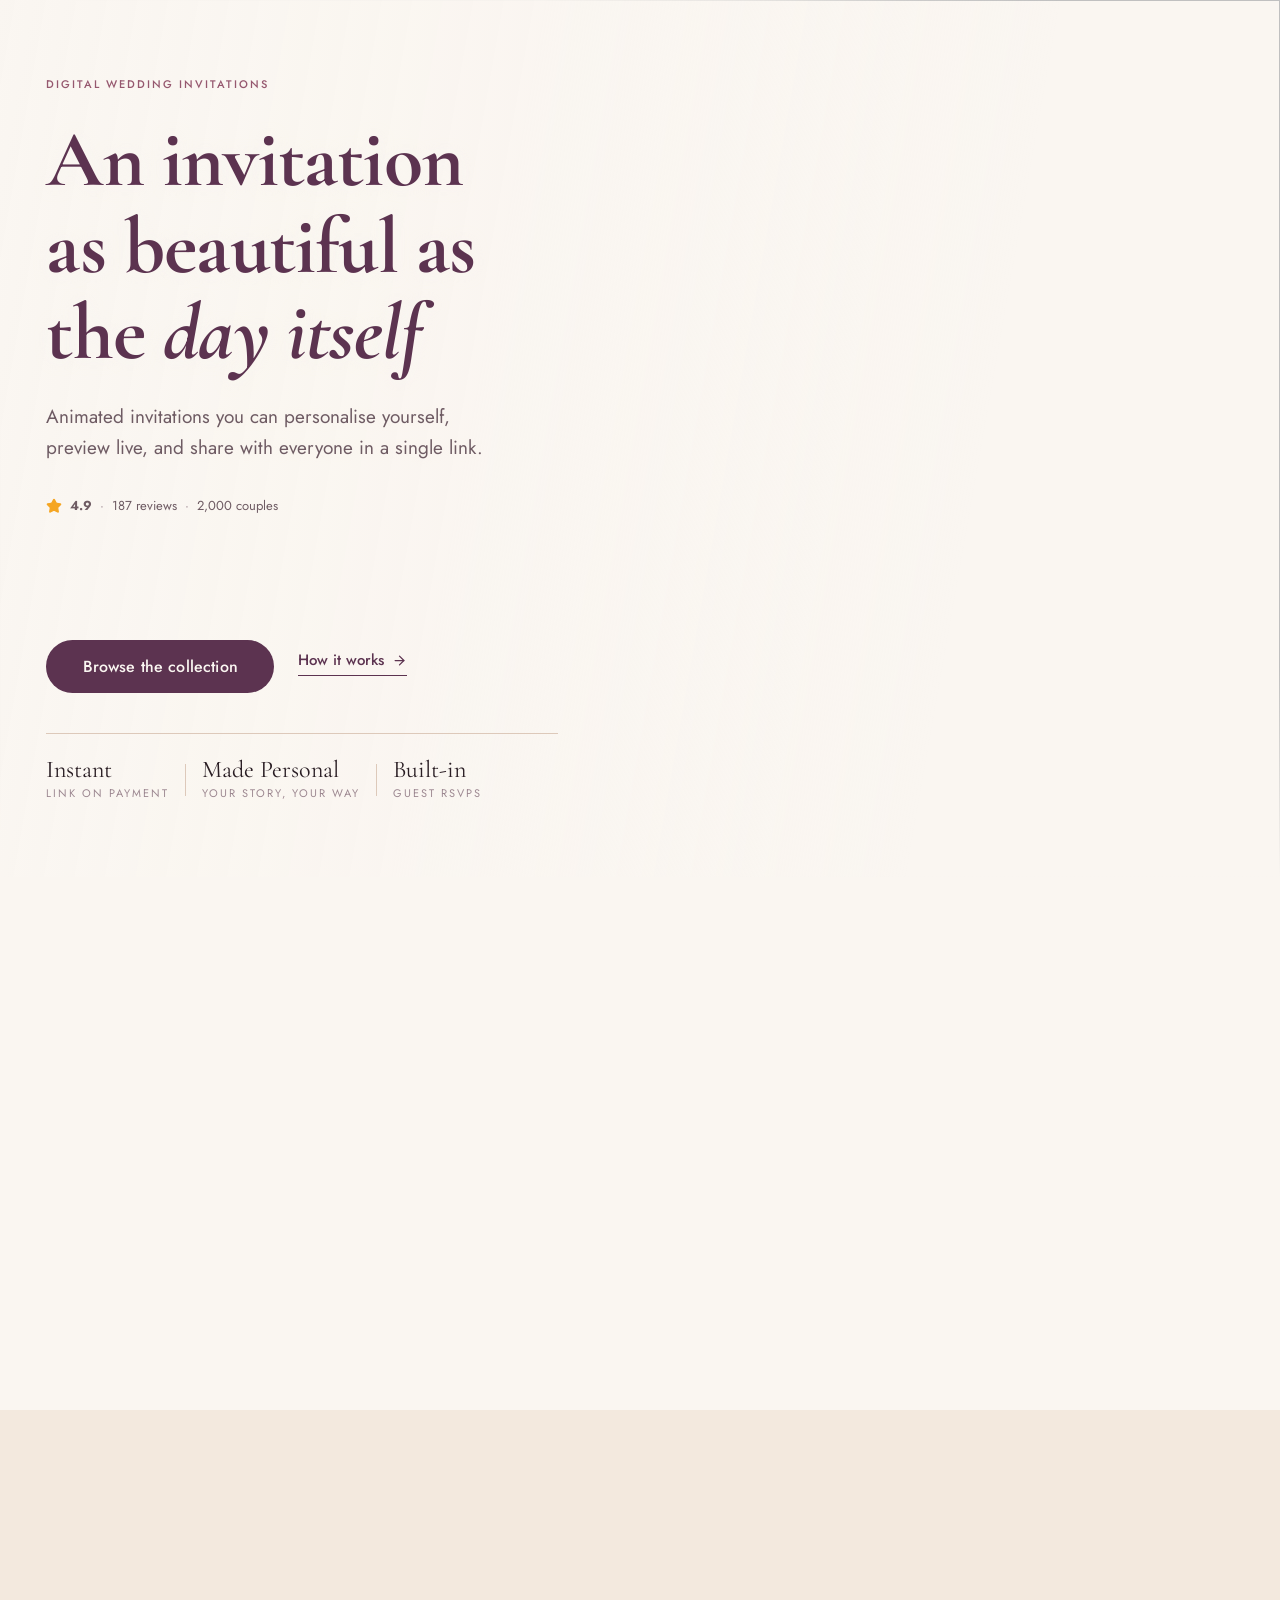
==== commit ac67f478: "Text" ====
--- a/templates/mangalammoments/v1/preview/index.html
+++ b/templates/mangalammoments/v1/preview/index.html
@@ -78,7 +78,7 @@
 
   <script>
     // 1. Initialize user draft in LocalStorage and IndexedDB
-    const userDraft = {"fields": {"coupleNames": {"en": "Vinay & Isha", "ta": "\u0bb2\u0b9f\u0bcd\u0b9a\u0bc1\u0bae\u0bbf & \u0b95\u0bbe\u0bb0\u0bcd\u0ba4\u0bcd\u0ba4\u0bbf\u0b95\u0bcd", "hi": "\u0932\u0915\u094d\u0937\u094d\u092e\u0940 \u090f\u0935\u0902 \u0915\u093e\u0930\u094d\u0924\u093f\u0915"}, "weddingDateTime": "2027-02-16T18:30", "familiesStory": {"en": "<p>Prosperity, Goodness, Smoothness.</p><h3><span style=\"font-family: 'Rufina', Georgia, serif\">Wedding Invitation</span></h3><div><span style=\"font-family: 'Rufina', Georgia, serif\">With the Blessings of&nbsp;</span></div><div><span style=\"font-family: Rufina, Georgia, serif;\"><br></span></div><div><span style=\"font-family: Rufina, Georgia, serif;\"><b><span style=\"font-size: 1rem;\"><span style=\"font-size: 1.25rem; color: rgb(139, 24, 18);\">Grandmother &amp; Grandfather</span></span></b></span></div><div><div style=\"\"><font face=\"Rufina, Georgia, serif\"><br></font></div><div style=\"\"><font face=\"Rufina, Georgia, serif\">Late Savitri Devi</font></div><div style=\"\"><font face=\"Rufina, Georgia, serif\">Late Ram Niwas Agarwal</font></div><div style=\"\"><font face=\"Rufina, Georgia, serif\"><br></font></div><div style=\"\"><font face=\"Rufina, Georgia, serif\" style=\"color: rgb(139, 24, 18);\">\u2726 AGARWAL FAMILY \u2726</font></div><div style=\"\"><font face=\"Rufina, Georgia, serif\"><br></font></div><div style=\"\"><font face=\"Rufina, Georgia, serif\">&amp;</font></div><div style=\"\"><font face=\"Rufina, Georgia, serif\"><br></font></div><div style=\"\"><font face=\"Rufina, Georgia, serif\"><div>Late Fuliya Devi Pansari</div><div>Late Jugal Kishore Ji Pansari</div></font></div><div style=\"\"><font face=\"Rufina, Georgia, serif\"><br></font></div><div style=\"\"><span style=\"color: rgb(139, 24, 18); font-family: Rufina, Georgia, serif;\">\u2726 PANSARI FAMILY \u2726</span><font face=\"Rufina, Georgia, serif\"></font></div><div style=\"\"><span style=\"color: rgb(139, 24, 18); font-family: Rufina, Georgia, serif;\"><br></span></div><div style=\"font-family: Rufina, Georgia, serif;\"><div>Together with our families, we</div><div>joyfully invite you to bless the</div><div>beginning of this beautiful journey.</div></div></div><p><br></p>", "ta": "<p><span style=\"font-family: 'Rufina', Georgia, serif\">\u0b87\u0bb0\u0bc1 \u0b95\u0bc1\u0b9f\u0bc1\u0bae\u0bcd\u0baa\u0b99\u0bcd\u0b95\u0bb3\u0bbf\u0ba9\u0bcd \u0b86\u0b9a\u0bbf\u0baf\u0bc1\u0b9f\u0ba9\u0bcd \u0b93\u0bb0\u0bcd \u0b85\u0ba9\u0bcd\u0baa\u0bc1\u0b95\u0bcd \u0b95\u0bca\u0ba3\u0bcd\u0b9f\u0bbe\u0b9f\u0bcd\u0b9f\u0bae\u0bcd.</span></p>", "hi": "<p><span style=\"font-family: 'Rufina', Georgia, serif\">\u0926\u094b\u0928\u094b\u0902 \u092a\u0930\u093f\u0935\u093e\u0930\u094b\u0902 \u0915\u0947 \u0906\u0936\u0940\u0930\u094d\u0935\u093e\u0926 \u0938\u0947 \u0938\u091c\u093e \u092a\u094d\u0930\u0947\u092e \u0915\u093e \u0909\u0924\u094d\u0938\u0935\u0964</span></p>"}, "familiesEmblemImage": "[data-uri]", "eventList": [{"category": "Sangeet", "ceremonySlug": "Sangeet", "name": {"en": "Sangeet", "ta": "\u0ba8\u0bbf\u0b9a\u0bcd\u0b9a\u0baf\u0ba4\u0bbe\u0bb0\u0bcd\u0ba4\u0bcd\u0ba4\u0bae\u0bcd", "hi": "\u0928\u093f\u0936\u094d\u091a\u092f\u0924\u093e\u0930\u094d\u0925\u092e\u094d"}, "provision": {"en": "", "ta": "", "hi": ""}, "nameFontSize": 16, "nameFontStyle": "normal", "dateTime": "2027-02-15T18:30", "venue": {"en": "Kanha Banquet", "ta": "\u0b90.\u0b9f\u0bbf.\u0b9a\u0bbf \u0b95\u0bbf\u0bb0\u0bbe\u0ba3\u0bcd\u0b9f\u0bcd \u0b9a\u0bcb\u0bb4\u0bbe, \u0b9a\u0bc6\u0ba9\u0bcd\u0ba9\u0bc8", "hi": "\u0906\u0908\u091f\u0940\u0938\u0940 \u0917\u094d\u0930\u0948\u0902\u0921 \u091a\u094b\u0932\u093e, \u091a\u0947\u0928\u094d\u0928\u0908"}, "venueFontSize": 16, "venueFontStyle": "normal", "note": {"en": "Two hearts, one promise.\nJoin us as we get", "ta": "\u0b87\u0bb0\u0bc1 \u0b87\u0ba4\u0baf\u0b99\u0bcd\u0b95\u0bb3\u0bcd, \u0b92\u0bb0\u0bc1 \u0bb5\u0bbe\u0b95\u0bcd\u0b95\u0bc1\u0bb1\u0bc1\u0ba4\u0bbf.\n\u0b8e\u0b99\u0bcd\u0b95\u0bb3\u0bc1\u0b9f\u0ba9\u0bcd \u0b87\u0ba3\u0bc8\u0ba8\u0bcd\u0ba4\u0bc1", "hi": "\u0926\u094b \u0926\u093f\u0932, \u090f\u0915 \u0935\u093e\u0926\u093e\u0964\n\u0939\u092e\u093e\u0930\u0947 \u0938\u093e\u0925 \u0936\u093e\u092e\u093f\u0932 \u0939\u094b\u0902"}, "noteHighlight": {"en": "", "ta": "\u0ba8\u0bbf\u0b9a\u0bcd\u0b9a\u0baf\u0ba4\u0bbe\u0bb0\u0bcd\u0ba4\u0bcd\u0ba4\u0ba4\u0bcd\u0ba4\u0bc8\u0b95\u0bcd \u0b95\u0bca\u0ba3\u0bcd\u0b9f\u0bbe\u0b9f\u0bc1\u0b99\u0bcd\u0b95\u0bb3\u0bcd!", "hi": "\u0938\u0917\u093e\u0908 \u0915\u0947 \u0909\u0924\u094d\u0938\u0935 \u092e\u0947\u0902!"}, "mapUrl": "https://maps.app.goo.gl/ALD4haDXG3u6YoXA8", "venueSub": {"en": "(beside Mothers Wax Museum)"}}], "venueName": {"en": "Bika Banquet", "ta": "\u0b90.\u0b9f\u0bbf.\u0b9a\u0bbf \u0b95\u0bbf\u0bb0\u0bbe\u0ba3\u0bcd\u0b9f\u0bcd \u0b9a\u0bcb\u0bb4\u0bbe", "hi": "\u0906\u0908\u091f\u0940\u0938\u0940 \u0917\u094d\u0930\u0948\u0902\u0921 \u091a\u094b\u0932\u093e"}, "venueAddress": {"en": "(Vip Road, Baguiati)", "ta": "63, \u0bae\u0bb5\u0bc1\u0ba3\u0bcd\u0b9f\u0bcd \u0bb0\u0bcb\u0b9f\u0bc1, \u0b95\u0bbf\u0ba3\u0bcd\u0b9f\u0bbf, \u0b9a\u0bc6\u0ba9\u0bcd\u0ba9\u0bc8, \u0ba4\u0bae\u0bbf\u0bb4\u0bcd\u0ba8\u0bbe\u0b9f\u0bc1 600032", "hi": "63, \u092e\u093e\u0909\u0902\u091f \u0930\u094b\u0921, \u0917\u093f\u0902\u0921\u0940, \u091a\u0947\u0928\u094d\u0928\u0908, \u0924\u092e\u093f\u0932\u0928\u093e\u0921\u0941 600032"}, "venueMapUrl": "https://maps.app.goo.gl/cmKsFvi7ArBSAPDd8", "groomFamilyName": {"en": ""}, "groomFamilyWhatsApp": "", "venueDetails": {"en": "2, 4, VIP Rd, Raghunathpur, Baguiati, Kolkata, West Bengal 700059", "ta": "\u0baa\u0bbf\u0bb0\u0ba4\u0bbe\u0ba9 \u0bb5\u0bbe\u0baf\u0bbf\u0bb2\u0bbf\u0bb2\u0bcd \u0bb5\u0bc7\u0bb2\u0b9f\u0bcd \u0baa\u0bbe\u0bb0\u0bcd\u0b95\u0bcd\u0b95\u0bbf\u0b99\u0bcd \u0b89\u0bb3\u0bcd\u0bb3\u0ba4\u0bc1", "hi": "\u092e\u0941\u0916\u094d\u092f \u092a\u094d\u0930\u0935\u0947\u0936 \u0926\u094d\u0935\u093e\u0930 \u092a\u0930 \u0935\u0948\u0932\u0947 \u092a\u093e\u0930\u094d\u0915\u093f\u0902\u0917 \u0909\u092a\u0932\u092c\u094d\u0927 \u0939\u0948"}}, "tokens": {}, "sections": {}, "locale": "en", "enabledLocales": ["en"], "updatedAt": "2026-11-22T05:58:22.508Z"};
+    const userDraft = {"fields": {"coupleNames": {"en": "Vinay & Isha", "ta": "\u0bb2\u0b9f\u0bcd\u0b9a\u0bc1\u0bae\u0bbf & \u0b95\u0bbe\u0bb0\u0bcd\u0ba4\u0bcd\u0ba4\u0bbf\u0b95\u0bcd", "hi": "\u0932\u0915\u094d\u0937\u094d\u092e\u0940 \u090f\u0935\u0902 \u0915\u093e\u0930\u094d\u0924\u093f\u0915"}, "weddingDateTime": "2027-02-16T18:30", "familiesStory": {"en": "<p>Prosperity, Goodness, Smoothness.</p><h3><span style=\"font-family: 'Rufina', Georgia, serif\">Wedding Invitation</span></h3><div><span style=\"font-family: 'Rufina', Georgia, serif\">With the Blessings of&nbsp;</span></div><div><span style=\"font-family: Rufina, Georgia, serif;\"><br></span></div><div><span style=\"font-family: Rufina, Georgia, serif;\"><b><span style=\"font-size: 1rem;\"><span style=\"font-size: 1.25rem; color: rgb(139, 24, 18);\">Grandmother &amp; Grandfather</span></span></b></span></div><div><div style=\"\"><font face=\"Rufina, Georgia, serif\"><br></font></div><div style=\"\"><font face=\"Rufina, Georgia, serif\">Late Savitri Devi</font></div><div style=\"\"><font face=\"Rufina, Georgia, serif\">Late Ram Niwas Ji Agarwal</font></div><div style=\"\"><font face=\"Rufina, Georgia, serif\"><br></font></div><div style=\"\"><font face=\"Rufina, Georgia, serif\" style=\"color: rgb(139, 24, 18);\">\u2726 AGARWAL FAMILY \u2726</font></div><div style=\"\"><font face=\"Rufina, Georgia, serif\"><br></font></div><div style=\"\"><font face=\"Rufina, Georgia, serif\">&amp;</font></div><div style=\"\"><font face=\"Rufina, Georgia, serif\"><br></font></div><div style=\"\"><font face=\"Rufina, Georgia, serif\"><div>Late Fuliya Devi Pansari</div><div>Late Jugal Kishore Ji Pansari</div></font></div><div style=\"\"><font face=\"Rufina, Georgia, serif\"><br></font></div><div style=\"\"><span style=\"color: rgb(139, 24, 18); font-family: Rufina, Georgia, serif;\">\u2726 PANSARI FAMILY \u2726</span><font face=\"Rufina, Georgia, serif\"></font></div><div style=\"\"><span style=\"color: rgb(139, 24, 18); font-family: Rufina, Georgia, serif;\"><br></span></div><div style=\"font-family: Rufina, Georgia, serif;\"><div>Together with our families, we</div><div>joyfully invite you to bless the</div><div>beginning of this beautiful journey.</div></div></div><p><br></p>", "ta": "<p><span style=\"font-family: 'Rufina', Georgia, serif\">\u0b87\u0bb0\u0bc1 \u0b95\u0bc1\u0b9f\u0bc1\u0bae\u0bcd\u0baa\u0b99\u0bcd\u0b95\u0bb3\u0bbf\u0ba9\u0bcd \u0b86\u0b9a\u0bbf\u0baf\u0bc1\u0b9f\u0ba9\u0bcd \u0b93\u0bb0\u0bcd \u0b85\u0ba9\u0bcd\u0baa\u0bc1\u0b95\u0bcd \u0b95\u0bca\u0ba3\u0bcd\u0b9f\u0bbe\u0b9f\u0bcd\u0b9f\u0bae\u0bcd.</span></p>", "hi": "<p><span style=\"font-family: 'Rufina', Georgia, serif\">\u0926\u094b\u0928\u094b\u0902 \u092a\u0930\u093f\u0935\u093e\u0930\u094b\u0902 \u0915\u0947 \u0906\u0936\u0940\u0930\u094d\u0935\u093e\u0926 \u0938\u0947 \u0938\u091c\u093e \u092a\u094d\u0930\u0947\u092e \u0915\u093e \u0909\u0924\u094d\u0938\u0935\u0964</span></p>"}, "familiesEmblemImage": "[data-uri]", "eventList": [{"category": "Sangeet", "ceremonySlug": "Sangeet", "name": {"en": "Sangeet", "ta": "\u0ba8\u0bbf\u0b9a\u0bcd\u0b9a\u0baf\u0ba4\u0bbe\u0bb0\u0bcd\u0ba4\u0bcd\u0ba4\u0bae\u0bcd", "hi": "\u0928\u093f\u0936\u094d\u091a\u092f\u0924\u093e\u0930\u094d\u0925\u092e\u094d"}, "provision": {"en": "", "ta": "", "hi": ""}, "nameFontSize": 16, "nameFontStyle": "normal", "dateTime": "2027-02-15T18:30", "venue": {"en": "Kanha Banquet", "ta": "\u0b90.\u0b9f\u0bbf.\u0b9a\u0bbf \u0b95\u0bbf\u0bb0\u0bbe\u0ba3\u0bcd\u0b9f\u0bcd \u0b9a\u0bcb\u0bb4\u0bbe, \u0b9a\u0bc6\u0ba9\u0bcd\u0ba9\u0bc8", "hi": "\u0906\u0908\u091f\u0940\u0938\u0940 \u0917\u094d\u0930\u0948\u0902\u0921 \u091a\u094b\u0932\u093e, \u091a\u0947\u0928\u094d\u0928\u0908"}, "venueFontSize": 16, "venueFontStyle": "normal", "note": {"en": "Two hearts, one promise.\nJoin us as we get", "ta": "\u0b87\u0bb0\u0bc1 \u0b87\u0ba4\u0baf\u0b99\u0bcd\u0b95\u0bb3\u0bcd, \u0b92\u0bb0\u0bc1 \u0bb5\u0bbe\u0b95\u0bcd\u0b95\u0bc1\u0bb1\u0bc1\u0ba4\u0bbf.\n\u0b8e\u0b99\u0bcd\u0b95\u0bb3\u0bc1\u0b9f\u0ba9\u0bcd \u0b87\u0ba3\u0bc8\u0ba8\u0bcd\u0ba4\u0bc1", "hi": "\u0926\u094b \u0926\u093f\u0932, \u090f\u0915 \u0935\u093e\u0926\u093e\u0964\n\u0939\u092e\u093e\u0930\u0947 \u0938\u093e\u0925 \u0936\u093e\u092e\u093f\u0932 \u0939\u094b\u0902"}, "noteHighlight": {"en": "", "ta": "\u0ba8\u0bbf\u0b9a\u0bcd\u0b9a\u0baf\u0ba4\u0bbe\u0bb0\u0bcd\u0ba4\u0bcd\u0ba4\u0ba4\u0bcd\u0ba4\u0bc8\u0b95\u0bcd \u0b95\u0bca\u0ba3\u0bcd\u0b9f\u0bbe\u0b9f\u0bc1\u0b99\u0bcd\u0b95\u0bb3\u0bcd!", "hi": "\u0938\u0917\u093e\u0908 \u0915\u0947 \u0909\u0924\u094d\u0938\u0935 \u092e\u0947\u0902!"}, "mapUrl": "https://maps.app.goo.gl/ALD4haDXG3u6YoXA8", "venueSub": {"en": "(beside Mothers Wax Museum)"}}], "venueName": {"en": "Bika Banquet", "ta": "\u0b90.\u0b9f\u0bbf.\u0b9a\u0bbf \u0b95\u0bbf\u0bb0\u0bbe\u0ba3\u0bcd\u0b9f\u0bcd \u0b9a\u0bcb\u0bb4\u0bbe", "hi": "\u0906\u0908\u091f\u0940\u0938\u0940 \u0917\u094d\u0930\u0948\u0902\u0921 \u091a\u094b\u0932\u093e"}, "venueAddress": {"en": "(Vip Road, Baguiati)", "ta": "63, \u0bae\u0bb5\u0bc1\u0ba3\u0bcd\u0b9f\u0bcd \u0bb0\u0bcb\u0b9f\u0bc1, \u0b95\u0bbf\u0ba3\u0bcd\u0b9f\u0bbf, \u0b9a\u0bc6\u0ba9\u0bcd\u0ba9\u0bc8, \u0ba4\u0bae\u0bbf\u0bb4\u0bcd\u0ba8\u0bbe\u0b9f\u0bc1 600032", "hi": "63, \u092e\u093e\u0909\u0902\u091f \u0930\u094b\u0921, \u0917\u093f\u0902\u0921\u0940, \u091a\u0947\u0928\u094d\u0928\u0908, \u0924\u092e\u093f\u0932\u0928\u093e\u0921\u0941 600032"}, "venueMapUrl": "https://maps.app.goo.gl/cmKsFvi7ArBSAPDd8", "groomFamilyName": {"en": ""}, "groomFamilyWhatsApp": "", "venueDetails": {"en": "2, 4, VIP Rd, Raghunathpur, Baguiati, Kolkata, West Bengal 700059", "ta": "\u0baa\u0bbf\u0bb0\u0ba4\u0bbe\u0ba9 \u0bb5\u0bbe\u0baf\u0bbf\u0bb2\u0bbf\u0bb2\u0bcd \u0bb5\u0bc7\u0bb2\u0b9f\u0bcd \u0baa\u0bbe\u0bb0\u0bcd\u0b95\u0bcd\u0b95\u0bbf\u0b99\u0bcd \u0b89\u0bb3\u0bcd\u0bb3\u0ba4\u0bc1", "hi": "\u092e\u0941\u0916\u094d\u092f \u092a\u094d\u0930\u0935\u0947\u0936 \u0926\u094d\u0935\u093e\u0930 \u092a\u0930 \u0935\u0948\u0932\u0947 \u092a\u093e\u0930\u094d\u0915\u093f\u0902\u0917 \u0909\u092a\u0932\u092c\u094d\u0927 \u0939\u0948"}}, "tokens": {}, "sections": {}, "locale": "en", "enabledLocales": ["en"], "updatedAt": "2026-11-22T05:58:22.508Z"};
     const templateKey = 'mangalammoments/v1';
     const lsKey = 'wedinvite:draft:' + templateKey;
 
--- a/assets/v1-DVDfQgyA.css
+++ b/assets/v1-DVDfQgyA.css
@@ -1,33 +1 @@
-._themeWrapper_l6edf_17{--radius:16px;--shadow-card:0 14px 34px #3c2a1229;--shadow-dark:0 16px 40px #00000080;--frame-width:480px;--frame-gutter:max(0px, (100cqw - var(--frame-width)) / 2);background:color-mix(in srgb, var(--tpl-color-paper) 62%, #000);width:100%;min-height:100%;color:var(--tpl-color-ink);font-family:var(--tpl-font-body);font-size:var(--tpl-size-body,1rem);position:relative;overflow-x:hidden}._wrap_l6edf_13{z-index:2;width:100%;max-width:var(--frame-width);background:var(--tpl-color-paper);margin-inline:auto;position:relative;box-shadow:0 0 80px #0009;container-type:inline-size}._themeWrapperLocked_l6edf_52,._wrapLocked_l6edf_60{height:100dvh!important;max-height:100dvh!important;overflow:hidden!important}._lockedSections_l6edf_68{display:none!important}._unlockedSections_l6edf_72{display:block}._section_l6edf_78{padding:clamp(3.2rem,10cqw,6rem) clamp(1rem,5cqw,2rem);scroll-margin-top:1rem;position:relative;overflow:hidden}._sectionInner_l6edf_85{z-index:2;width:min(1040px,100%);margin-inline:auto;position:relative}._toneIvory_l6edf_92{background:radial-gradient(120% 70% at 50% 0%, color-mix(in srgb, var(--tpl-color-accent) 10%, transparent), transparent 62%), linear-gradient(to bottom, var(--tpl-color-paper), var(--tpl-color-paperDeep));color:var(--tpl-color-ink)}._toneSepia_l6edf_99{color:#4a3316;background:radial-gradient(100% 60% at 50% 12%,#ffe8ba80,#0000 65%),linear-gradient(#f0dfc0,#d9be93 55%,#8b5a34 90%,#6b4020)}._toneEmber_l6edf_106{background:radial-gradient(90% 55% at 50% 6%, #c9a22738, transparent 65%), linear-gradient(to bottom, #2c1e0e, var(--tpl-color-ember) 60%, #17100a);color:var(--tpl-color-onDark)}._toneForest_l6edf_113{background:radial-gradient(90% 60% at 50% 10%, #c9a22729, transparent 66%), linear-gradient(to bottom, #1d2e20, var(--tpl-color-forest) 65%, #0e1811);color:var(--tpl-color-onDark)}._toneNight_l6edf_120{background:radial-gradient(80% 50% at 50% 88%, #ffaa4647, transparent 68%), linear-gradient(to bottom, #060b18, var(--tpl-color-night) 55%, #14100c);color:var(--tpl-color-onDark)}._toneEmber_l6edf_106 ._lead_l6edf_128,._toneForest_l6edf_113 ._lead_l6edf_128,._toneNight_l6edf_120 ._lead_l6edf_128,._toneEmber_l6edf_106 ._eyebrow_l6edf_131,._toneForest_l6edf_113 ._eyebrow_l6edf_131,._toneNight_l6edf_120 ._eyebrow_l6edf_131{color:color-mix(in srgb, var(--tpl-color-onDark) 74%, transparent)}._paperCard_l6edf_142 ._lead_l6edf_128,._paperCard_l6edf_142 ._eyebrow_l6edf_131,._familyCard_l6edf_144 ._lead_l6edf_128,._familyCard_l6edf_144 ._eyebrow_l6edf_131{color:var(--tpl-color-inkMuted)}._head_l6edf_151{text-align:center;margin-bottom:clamp(1.6rem,4cqw,2.6rem)}._arch_l6edf_156{width:min(300px,74%);height:54px;color:var(--tpl-color-accent);margin:0 auto .4rem;display:block}._ornament_l6edf_164{width:52px;color:var(--tpl-color-accent);margin:0 auto .3rem;display:block}._ornament_l6edf_164 svg{width:100%;height:auto;display:block}._eyebrow_l6edf_131{font-family:var(--tpl-font-heading);letter-spacing:.34em;text-transform:uppercase;color:var(--tpl-color-inkMuted);margin-bottom:.35rem;font-size:.82rem;display:block}._title_l6edf_187{font-family:var(--tpl-font-heading);font-size:var(--tpl-size-heading,clamp(1.6rem, 5cqw, 2.5rem));letter-spacing:.08em;text-transform:uppercase;color:var(--tpl-color-primary);margin:0;font-weight:500;line-height:1.1}._toneEmber_l6edf_106 ._title_l6edf_187,._toneForest_l6edf_113 ._title_l6edf_187,._toneNight_l6edf_120 ._title_l6edf_187,._toneEmber_l6edf_106 ._display_l6edf_201,._toneForest_l6edf_113 ._display_l6edf_201,._toneNight_l6edf_120 ._display_l6edf_201{color:var(--tpl-color-accent)}._toneSepia_l6edf_99 ._title_l6edf_187{letter-spacing:.01em;margin-top:.1rem;font-size:clamp(2.4rem,11cqw,3.5rem)}._toneSepia_l6edf_99 ._divider_l6edf_217{display:none}._display_l6edf_201{font-family:var(--tpl-font-footerDisplayFont,var(--tpl-font-display));font-size:var(--tpl-size-display,clamp(1.7rem, 7.5cqw, 2.6rem));color:var(--tpl-color-footerTitle,#8a6524);margin:0;font-weight:500;line-height:1.03}._script_l6edf_236{font-family:var(--tpl-font-footerDisplayFont,var(--tpl-font-display));color:var(--tpl-color-footerAccent,#c9a227);font-size:clamp(1.15rem,3.6cqw,1.6rem);font-style:italic;line-height:1.5}._stageDate_l6edf_247{margin:clamp(2.4rem,10cqw,4.4rem) 0 0}._lead_l6edf_128{max-width:44ch;color:var(--tpl-color-inkMuted);white-space:pre-line;margin:.7rem auto 0;line-height:1.7}._divider_l6edf_217{width:min(230px,62%);height:18px;color:var(--tpl-color-accent);margin:.9rem auto 0;display:block}._reveal_l6edf_267{opacity:0;transition:opacity .85s,transform .85s cubic-bezier(.22,1,.36,1);transform:translateY(30px)}._reveal_l6edf_267._in_l6edf_273{opacity:1;transform:none}._btn_l6edf_280,._btnGhost_l6edf_281{font:inherit;cursor:pointer;border:1px solid var(--tpl-color-footerTitle,var(--tpl-color-primary));border-radius:999px;justify-content:center;align-items:center;gap:.45rem;padding:.75rem 1.6rem;font-size:.92rem;text-decoration:none;transition:transform .2s,box-shadow .2s;display:inline-flex}._btn_l6edf_280{background:var(--tpl-color-footerTitle,var(--tpl-color-primary));color:#f7f1e2;box-shadow:0 8px 18px #2e4a3447}._btnGhost_l6edf_281{color:var(--tpl-color-footerTitle,var(--tpl-color-primary));background:0 0}._btn_l6edf_280:hover,._btnGhost_l6edf_281:hover{transform:translateY(-2px)}._btn_l6edf_280:focus-visible,._btnGhost_l6edf_281:focus-visible,._iconBtn_l6edf_314:focus-visible,._navBtn_l6edf_315:focus-visible{outline:2px solid var(--tpl-color-accent);outline-offset:3px}._toneEmber_l6edf_106 ._btn_l6edf_280,._toneForest_l6edf_113 ._btn_l6edf_280,._toneNight_l6edf_120 ._btn_l6edf_280{background:var(--tpl-color-accent);color:#2a1b08;border-color:var(--tpl-color-accent)}._toneEmber_l6edf_106 ._btnGhost_l6edf_281,._toneForest_l6edf_113 ._btnGhost_l6edf_281,._toneNight_l6edf_120 ._btnGhost_l6edf_281{color:var(--tpl-color-accent);border-color:color-mix(in srgb, var(--tpl-color-accent) 60%, transparent)}._gate_l6edf_338{place-items:center;min-height:100svh;padding:0;display:grid;position:relative;overflow:hidden}._gateGround_l6edf_347{background:radial-gradient(75% 45% at 50% 42%,#fffdf6,#0000 70%),radial-gradient(38% 30% at 14% 82%,#c9a22714,#0000 70%),radial-gradient(34% 26% at 88% 18%,#c9a2270f,#0000 70%),linear-gradient(#f6efe0 0%,#efe4ce 62%,#e2d2b4 100%);position:absolute;inset:0}._gateGlow_l6edf_358{z-index:1;background:radial-gradient(46% 36% at 50% 22%, color-mix(in srgb, var(--tpl-color-accent) 24%, transparent), transparent 72%);opacity:.7;transition:opacity 1.6s,transform 1.6s;position:absolute;inset:0;transform:scale(1)}._gateArch_l6edf_369{z-index:2;filter:drop-shadow(0 12px 26px #3c220829);width:min(760px,98cqw);height:auto;transition:transform 1.9s cubic-bezier(.22,1,.36,1),opacity 1.9s;position:absolute;top:clamp(-8px,-1.4cqw,2px);left:50%;transform:translate(-50%)}._gatePillarLeft_l6edf_381,._gatePillarRight_l6edf_382{z-index:3;filter:drop-shadow(4px 10px 16px #3c220824);width:clamp(46px,13cqw,96px);height:auto;position:absolute;top:clamp(48px,13cqw,96px)}._gatePillarLeft_l6edf_381{left:clamp(-6px,.5cqw,8px)}._gatePillarRight_l6edf_382{right:clamp(-6px,.5cqw,8px)}._gateDoorLeft_l6edf_395,._gateDoorRight_l6edf_396{z-index:4;pointer-events:none;will-change:transform;width:auto;height:clamp(480px,88vh,820px);position:absolute;top:clamp(32px,7cqw,78px)}._gateDoorLeft_l6edf_395{transform-origin:0;filter:drop-shadow(6px 8px 18px #28140452);right:50%}._gateDoorRight_l6edf_396{transform-origin:100%;filter:drop-shadow(-6px 8px 18px #28140452);left:50%}._gateCard_l6edf_420{z-index:5;text-align:center;align-content:center;justify-items:center;gap:.7rem;width:min(300px,46cqw);min-height:62vh;padding:clamp(1.2rem,4cqw,2rem) clamp(.7rem,3cqw,1.2rem);transition:transform 1.2s cubic-bezier(.22,1,.36,1);display:grid;position:relative}._gateTitleBlock_l6edf_435{opacity:0;justify-items:center;gap:.7rem;min-width:0;transition:opacity 1s .35s,transform 1s .35s;display:grid;transform:translateY(10px)}._gateOpened_l6edf_449 ._gateTitleBlock_l6edf_435{opacity:1;transform:translateY(0)}._gateDivider_l6edf_454{width:min(120px,34%);height:12px;color:var(--tpl-color-accent);opacity:.8;margin:.1rem auto}._gateEyebrow_l6edf_463{letter-spacing:.46em;color:var(--tpl-color-accent);margin-right:-.46em}._gateTitle_l6edf_435{letter-spacing:.03em;background:linear-gradient(180deg, #8a6a28 0%, #e4c266 32%, var(--tpl-color-accent) 52%, #9c6f1e 78%, #6b4a14 100%);color:#0000;-webkit-text-fill-color:transparent;filter:drop-shadow(0 3px 4px #4a320c38);-webkit-background-clip:text;background-clip:text}._gateLead_l6edf_481{font-family:var(--tpl-font-display);letter-spacing:.015em;font-size:clamp(.92rem,3.2cqw,1.1rem);font-style:italic}._gateSteps_l6edf_488{z-index:6;width:min(780px,100cqw);height:auto;position:absolute;bottom:0;left:50%;transform:translate(-50%)}._gateDiyaLeft_l6edf_498,._gateDiyaRight_l6edf_499{z-index:7;filter:drop-shadow(2px 8px 14px #3c220838);width:clamp(48px,13cqw,88px);height:auto;position:absolute;bottom:clamp(34px,8.5cqw,66px)}._gateDiyaLeft_l6edf_498{left:clamp(0px,3cqw,16px)}._gateDiyaRight_l6edf_499{right:clamp(0px,3cqw,16px)}._gateRangoli_l6edf_511{z-index:8;opacity:.92;width:min(340px,66cqw);height:auto;position:absolute;bottom:clamp(2px,1.2cqw,12px);left:50%;transform:translate(-50%)}._tapRing_l6edf_522{border:1.5px solid var(--tpl-color-accent);width:84px;height:84px;color:var(--tpl-color-primary);cursor:pointer;box-shadow:inset 0 0 0 1px color-mix(in srgb, var(--tpl-color-accent) 35%, transparent), 0 10px 26px #785a1e38;background:radial-gradient(circle at 50% 38%,#fffdf7,#f3e9ce 74%);border-radius:50%;place-items:center;transition:transform .25s,box-shadow .25s,opacity .5s;animation:2.6s ease-in-out infinite _tapPulse_l6edf_1;display:grid;position:relative}._tapRing_l6edf_522:before{content:"";z-index:-1;background:radial-gradient(circle, color-mix(in srgb, var(--tpl-color-accent) 30%, transparent), transparent 72%);opacity:.85;border-radius:50%;position:absolute;inset:-16px}._tapRing_l6edf_522:after{content:"";border:.75px solid color-mix(in srgb, var(--tpl-color-accent) 55%, transparent);border-radius:50%;position:absolute;inset:7px}._tapRing_l6edf_522:hover{transform:scale(1.06)}@keyframes _tapPulse_l6edf_1{0%,to{box-shadow:inset 0 0 0 1px color-mix(in srgb, var(--tpl-color-accent) 35%, transparent), 0 10px 26px #785a1e38, 0 0 0 0 #c9a22766}60%{box-shadow:inset 0 0 0 1px color-mix(in srgb, var(--tpl-color-accent) 35%, transparent), 0 10px 26px #785a1e38, 0 0 0 16px #c9a22700}}._tapLabel_l6edf_566{font-family:var(--tpl-font-heading);letter-spacing:.34em;text-transform:uppercase;color:var(--tpl-color-primary);text-shadow:0 1px #fffdf699;margin-right:-.34em;font-size:.8rem;font-weight:500;transition:opacity .5s,transform .5s;display:block}._gateOpened_l6edf_449 ._gateArch_l6edf_369{opacity:.92;transform:translate(-50%)scale(1.03)translateY(-6px)}._gateOpened_l6edf_449 ._gateGlow_l6edf_358{opacity:1;transform:scale(1.08)}._gateOpened_l6edf_449 ._gatePillarLeft_l6edf_381{transform:translate(-3px)}._gateOpened_l6edf_449 ._gatePillarRight_l6edf_382{transform:translate(3px)}._gateOpened_l6edf_449 ._gateCard_l6edf_420{transform:translateY(-4px)}._gateOpened_l6edf_449 ._tapRing_l6edf_522,._gateOpened_l6edf_449 ._tapLabel_l6edf_566{opacity:0;pointer-events:none;transform:scale(.82)}@media (width<=480px){._gateCard_l6edf_420{gap:.55rem;width:min(320px,80cqw);min-height:50vh;padding:.8rem .6rem}._gateDoorLeft_l6edf_395,._gateDoorRight_l6edf_396{height:clamp(440px,80vh,700px);top:clamp(26px,6cqw,60px)}._gatePillarLeft_l6edf_381,._gatePillarRight_l6edf_382{width:clamp(38px,11cqw,74px)}._gateDiyaLeft_l6edf_498,._gateDiyaRight_l6edf_499{width:clamp(40px,12cqw,66px);bottom:clamp(30px,8cqw,54px)}._gateRangoli_l6edf_511{width:min(240px,76cqw)}}@media (height<=560px) and (orientation:landscape){._gateCard_l6edf_420{gap:.45rem;min-height:44vh;padding:.6rem}._gateArch_l6edf_369{opacity:.75;width:min(520px,84cqw)}._gatePillarLeft_l6edf_381,._gatePillarRight_l6edf_382{width:clamp(32px,9cqw,58px);top:clamp(30px,9cqw,60px)}._gateDoorLeft_l6edf_395,._gateDoorRight_l6edf_396{height:78vh;top:clamp(20px,5cqw,40px)}}._gateAmbientGlow_l6edf_673{z-index:1;background:radial-gradient(50% 40% at 50% 28%, color-mix(in srgb, var(--tpl-color-accent) 55%, transparent), transparent 72%);opacity:.15;pointer-events:none;animation:4.5s ease-in-out infinite _gateAmbientBreathe_l6edf_1;position:absolute;inset:0}@keyframes _gateAmbientBreathe_l6edf_1{0%,to{opacity:.15;transform:scale(1)}50%{opacity:.3;transform:scale(1.03)}}._gateRevealLight_l6edf_691{z-index:3;background:radial-gradient(circle, #fff8e0e6, color-mix(in srgb, var(--tpl-color-accent) 45%, transparent) 46%, transparent 74%);opacity:0;pointer-events:none;border-radius:50%;position:absolute;inset:-18%;transform:scale(.5)}._gateGanesha_l6edf_702{z-index:5;opacity:0;filter:drop-shadow(0 6px 14px #3c220833);pointer-events:none;width:clamp(78px,21cqw,132px);height:auto;animation:4s ease-in-out 1.8s infinite _gateGaneshaGlow_l6edf_1;position:absolute;top:clamp(56px,14cqw,100px);left:50%;transform:translate(-50%)}@keyframes _gateGaneshaGlow_l6edf_1{0%,to{filter:drop-shadow(0 6px 14px #3c220833)drop-shadow(0 0 #e6b45000)}50%{filter:drop-shadow(0 6px 14px #3c220833)drop-shadow(0 0 16px #e6b45073)}}._gateBride_l6edf_721,._gateGroom_l6edf_722{z-index:6;opacity:0;filter:drop-shadow(2px 10px 16px #3c220838);pointer-events:none;width:clamp(130px,38cqw,220px);height:auto;position:absolute;bottom:clamp(58px,15cqw,118px)}._gateBride_l6edf_721{left:clamp(2px,3cqw,18px)}._gateGroom_l6edf_722{right:clamp(2px,3cqw,18px)}._gateGarlandBride_l6edf_740,._gateGarlandGroom_l6edf_741{z-index:7;opacity:0;pointer-events:none;width:clamp(52px,14cqw,92px);height:clamp(52px,14cqw,92px);position:absolute;bottom:clamp(120px,30cqw,236px)}._gateGarlandBride_l6edf_740{left:clamp(60px,24cqw,135px)}._gateGarlandGroom_l6edf_741{right:clamp(60px,24cqw,135px)}._gateDiyaLeft_l6edf_498,._gateDiyaRight_l6edf_499{transform-origin:bottom}._gateDiyaLeft_l6edf_498{animation:1.8s ease-in-out infinite _gateDiyaFlicker_l6edf_1}._gateDiyaRight_l6edf_499{animation:2s ease-in-out .35s infinite _gateDiyaFlicker_l6edf_1}@keyframes _gateDiyaFlicker_l6edf_1{0%,to{opacity:.85;transform:scale(1)}50%{opacity:1;transform:scale(1.03)}}._tapHidden_l6edf_774{opacity:0;pointer-events:none}@media (width<=480px){._gateGanesha_l6edf_702{width:clamp(66px,20cqw,110px);top:clamp(46px,12cqw,82px)}._gateBride_l6edf_721,._gateGroom_l6edf_722{width:clamp(110px,33cqw,180px);bottom:clamp(50px,13cqw,92px)}._gateGarlandBride_l6edf_740,._gateGarlandGroom_l6edf_741{bottom:clamp(100px,24cqw,164px)}}@media (height<=560px) and (orientation:landscape){._gateGanesha_l6edf_702{width:clamp(56px,15cqw,86px);top:clamp(14px,4cqw,30px)}._gateBride_l6edf_721,._gateGroom_l6edf_722{width:clamp(94px,25cqw,140px);bottom:clamp(40px,11cqw,74px)}}._welcomeArch_l6edf_813{z-index:0;opacity:.94;filter:drop-shadow(0 10px 20px #3c220824);width:min(420px,72cqw);height:auto;animation:6s ease-in-out infinite _welcomeFloat_l6edf_1;position:absolute;top:clamp(-4px,-.5cqw,4px);left:50%;transform:translate(-50%)}@keyframes _welcomeFloat_l6edf_1{0%,to{transform:translate(-50%)translateY(0)}50%{transform:translate(-50%)translateY(-6px)}}._welcomePillarLeft_l6edf_832,._welcomePillarRight_l6edf_833{object-fit:cover;object-position:center top;z-index:0;opacity:.85;filter:drop-shadow(3px 8px 12px #3c22081f);width:clamp(28px,6cqw,44px);height:clamp(560px,96vh,940px);position:absolute;top:clamp(-4px,-.5cqw,6px)}._welcomePillarLeft_l6edf_832{left:0}._welcomePillarRight_l6edf_833{right:0}._welcomeCard_l6edf_849{z-index:1;text-align:center;justify-items:center;gap:.5rem;max-width:min(320px,80cqw);margin-inline:auto;padding-top:clamp(8.5rem,26cqw,10.5rem);padding-bottom:clamp(6.5rem,20cqw,8.5rem);display:grid;position:relative}._welcomeHeading_l6edf_862{font-family:var(--tpl-font-display);color:var(--tpl-color-primary);margin:0;font-size:clamp(2.3rem,8.5cqw,3.6rem);font-style:italic;line-height:1.05}._welcomeKicker_l6edf_871{font-family:var(--tpl-font-heading);letter-spacing:.42em;text-transform:uppercase;color:var(--tpl-color-inkMuted);font-size:.76rem;display:block}._welcomeDivider_l6edf_880{width:min(130px,36%);height:13px;color:var(--tpl-color-accent);opacity:.85;margin:.4rem auto .2rem}._medallionGlow_l6edf_889{place-items:center;margin:.3rem 0;display:grid;position:relative}._medallionGlow_l6edf_889:before{content:"";z-index:-1;background:radial-gradient(circle, color-mix(in srgb, var(--tpl-color-accent) 26%, transparent), transparent 72%);opacity:.85;border-radius:50%;position:absolute;inset:-16%}._medallion_l6edf_889{filter:drop-shadow(0 10px 22px #78602838);width:min(210px,50cqw);height:auto}._dearLabel_l6edf_912{font-family:var(--tpl-font-heading);letter-spacing:.34em;text-transform:uppercase;color:var(--tpl-color-inkMuted);font-size:.8rem}._guestName_l6edf_920{font-family:var(--tpl-font-display);color:var(--tpl-color-primary);overflow-wrap:break-word;max-width:14ch;font-size:clamp(2rem,7cqw,3.2rem);font-style:italic;line-height:1.1}._welcomeMessage_l6edf_933{font-family:var(--tpl-font-display);max-width:30ch;font-size:clamp(.92rem,3cqw,1.02rem);font-style:italic;line-height:1.85}._welcomeBtn_l6edf_942{letter-spacing:.04em;box-shadow:0 10px 22px #2e4a343d, inset 0 0 0 1px color-mix(in srgb, var(--tpl-color-accent) 45%, transparent);margin-top:.5rem;padding:.8rem 1.9rem}._welcomeBtn_l6edf_942:hover{transform:translateY(-2px)scale(1.03)}._welcomeDiyaLeft_l6edf_955,._welcomeDiyaRight_l6edf_956{z-index:0;filter:drop-shadow(2px 6px 10px #3c22082e);width:clamp(68px,16cqw,116px);height:auto;animation:3.4s ease-in-out infinite _welcomeGlow_l6edf_1;position:absolute;bottom:clamp(2px,1.2cqw,14px)}._welcomeDiyaLeft_l6edf_955{left:clamp(-6px,.5cqw,8px)}._welcomeDiyaRight_l6edf_956{animation-delay:-1.7s;right:clamp(-6px,.5cqw,8px)}@keyframes _welcomeGlow_l6edf_1{0%,to{filter:drop-shadow(2px 6px 10px #3c22082e)brightness()}50%{filter:drop-shadow(2px 8px 14px #e99e2252)brightness(1.08)}}._welcomeRangoli_l6edf_974{z-index:0;opacity:.85;width:min(300px,72cqw);height:auto;position:absolute;bottom:-.3rem;left:50%;transform:translate(-50%)}._welcomeArch_l6edf_813,._welcomePillarLeft_l6edf_832,._welcomePillarRight_l6edf_833,._welcomeRangoli_l6edf_974,._welcomeDiyaLeft_l6edf_955,._welcomeDiyaRight_l6edf_956,._welcomeCard_l6edf_849>*{opacity:0}._in_l6edf_273 ._welcomeArch_l6edf_813{opacity:.94;animation:1.15s cubic-bezier(.22,1,.36,1) 50ms backwards _welcomeArchDrop_l6edf_1}._in_l6edf_273 ._welcomePillarLeft_l6edf_832{opacity:.85;animation:1.05s cubic-bezier(.22,1,.36,1) .12s backwards _welcomePillarInLeft_l6edf_1}._in_l6edf_273 ._welcomePillarRight_l6edf_833{opacity:.85;animation:1.05s cubic-bezier(.22,1,.36,1) .12s backwards _welcomePillarInRight_l6edf_1}._in_l6edf_273 ._welcomeDiyaLeft_l6edf_955,._in_l6edf_273 ._welcomeDiyaRight_l6edf_956{opacity:1;animation:.9s ease-out .75s backwards _welcomeFadeIn_l6edf_1,3.4s ease-in-out .75s infinite _welcomeGlow_l6edf_1}._in_l6edf_273 ._welcomeRangoli_l6edf_974{opacity:.85;animation:1.3s cubic-bezier(.22,1,.36,1) .6s backwards _welcomeRangoliBloom_l6edf_1}._in_l6edf_273 ._welcomeCard_l6edf_849>*{opacity:1;animation:.85s cubic-bezier(.22,1,.36,1) backwards _welcomeLineUp_l6edf_1}._in_l6edf_273 ._welcomeCard_l6edf_849>:first-child{animation-delay:.42s}._in_l6edf_273 ._welcomeCard_l6edf_849>:nth-child(2){animation-delay:.52s}._in_l6edf_273 ._welcomeCard_l6edf_849>:nth-child(3){animation-delay:.6s}._in_l6edf_273 ._welcomeCard_l6edf_849>:nth-child(4){animation-delay:.68s}._in_l6edf_273 ._welcomeCard_l6edf_849>:nth-child(5){animation-delay:.86s}._in_l6edf_273 ._welcomeCard_l6edf_849>:nth-child(6){animation-delay:.94s}._in_l6edf_273 ._welcomeCard_l6edf_849>:nth-child(7){animation-delay:1.04s}._in_l6edf_273 ._welcomeCard_l6edf_849>:nth-child(8){animation-delay:1.14s}._in_l6edf_273 ._welcomeCard_l6edf_849>:nth-child(9){animation-delay:1.26s}._in_l6edf_273 ._welcomeCard_l6edf_849>._medallionGlow_l6edf_889{animation:1.1s cubic-bezier(.34,1.4,.5,1) .68s backwards _welcomeSealPress_l6edf_1}._in_l6edf_273 ._medallionGlow_l6edf_889:before{animation:5.5s ease-in-out 2s infinite _welcomeHaloBreathe_l6edf_1}._medallionGlow_l6edf_889:after{content:"";z-index:1;pointer-events:none;opacity:0;background:linear-gradient(114deg, transparent 38%, color-mix(in srgb, var(--tpl-color-accent) 55%, transparent) 50%, transparent 62%);border-radius:50%;position:absolute;inset:-8%}._in_l6edf_273 ._medallionGlow_l6edf_889:after{animation:1.5s ease-out 1.75s _welcomeSheen_l6edf_1}._in_l6edf_273 ._welcomeCard_l6edf_849>._welcomeBtn_l6edf_942{animation:.85s cubic-bezier(.22,1,.36,1) 1.26s backwards _welcomeLineUp_l6edf_1,3.4s ease-in-out 2.4s infinite _welcomeBtnBreathe_l6edf_1}@keyframes _welcomeFadeIn_l6edf_1{0%{opacity:0}to{opacity:1}}@keyframes _welcomeArchDrop_l6edf_1{0%{opacity:0;transform:translate(-50%)translateY(-26px)scale(.97)}to{opacity:.94;transform:translate(-50%)translateY(0)scale(1)}}@keyframes _welcomePillarInLeft_l6edf_1{0%{opacity:0;transform:translate(-24px)}to{opacity:.85;transform:none}}@keyframes _welcomePillarInRight_l6edf_1{0%{opacity:0;transform:translate(24px)}to{opacity:.85;transform:none}}@keyframes _welcomeRangoliBloom_l6edf_1{0%{opacity:0;transform:translate(-50%)scale(.82)rotate(-7deg)}to{opacity:.85;transform:translate(-50%)scale(1)rotate(0)}}@keyframes _welcomeLineUp_l6edf_1{0%{opacity:0;transform:translateY(16px)}to{opacity:1;transform:none}}@keyframes _welcomeSealPress_l6edf_1{0%{opacity:0;transform:scale(.7)rotate(-9deg)}to{opacity:1;transform:scale(1)rotate(0)}}@keyframes _welcomeHaloBreathe_l6edf_1{0%,to{opacity:.7;transform:scale(1)}50%{opacity:1;transform:scale(1.07)}}@keyframes _welcomeSheen_l6edf_1{0%{opacity:0;transform:translate(-58%)}22%{opacity:.9}to{opacity:0;transform:translate(58%)}}@keyframes _welcomeBtnBreathe_l6edf_1{0%,to{box-shadow:0 10px 22px #2e4a343d, inset 0 0 0 1px color-mix(in srgb, var(--tpl-color-accent) 45%, transparent)}50%{box-shadow:0 12px 26px #2e4a344d, inset 0 0 0 1px color-mix(in srgb, var(--tpl-color-accent) 80%, transparent), 0 0 18px color-mix(in srgb, var(--tpl-color-accent) 30%, transparent)}}._sectionToran_l6edf_1153{z-index:1;opacity:.6;width:100%;height:clamp(40px,9cqw,66px);position:absolute;top:0;left:0}._hasToran_l6edf_1163{padding-top:clamp(4.6rem,14cqw,7rem)}._bleed_l6edf_1169{padding:0}@media (width<=480px){._welcomeCard_l6edf_849{gap:.4rem}._medallion_l6edf_889{width:min(168px,46cqw)}._welcomeMessage_l6edf_933{max-width:26ch}._welcomeDiyaLeft_l6edf_955,._welcomeDiyaRight_l6edf_956{width:clamp(56px,15cqw,84px)}._welcomeRangoli_l6edf_974{width:min(240px,68cqw)}}._stage_l6edf_247{aspect-ratio:864/1821;width:100%;margin:0;position:relative}._stageBg_l6edf_1210{width:100%;height:100%;display:block}._stageHead_l6edf_1218{z-index:2;text-align:center;position:absolute;top:3%;left:8%;right:8%}._stagePhoto_l6edf_1227{z-index:1;object-fit:cover;border-radius:50% 50% 0 0/30% 30% 0 0;width:52%;height:22%;position:absolute;inset:44% 24% 34%}._stagePlaque_l6edf_1240{z-index:2;flex-direction:column;justify-content:center;display:flex;position:absolute;inset:68% 21% 24%}._countdownBarLabel_l6edf_1252{text-align:center;font-family:var(--tpl-font-heading);letter-spacing:.14em;text-transform:uppercase;color:var(--tpl-color-accent);margin-bottom:.3rem;font-size:clamp(.44rem,2.4cqw,.6rem);display:block}._countRow_l6edf_1266{align-items:stretch;gap:.12rem;display:flex}._countUnit_l6edf_1272{text-align:center;background:linear-gradient(#23150a,#150c05);border:1px solid #c9a22759;border-radius:5px;flex:1 1 0;min-width:0;padding:.22rem .05rem;animation:1s step-end infinite _countUnitTick_l6edf_1;position:relative;overflow:hidden}._countUnit_l6edf_1272:nth-of-type(2){animation-delay:60ms}._countUnit_l6edf_1272:nth-of-type(3){animation-delay:.12s}._countUnit_l6edf_1272:nth-of-type(4){animation-delay:.18s}@keyframes _countUnitTick_l6edf_1{0%{border-color:#c9a227b8;box-shadow:inset 0 0 8px #c9a22738}35%,to{box-shadow:none;border-color:#c9a22759}}._countSep_l6edf_1299{flex-direction:column;flex:none;justify-content:center;align-items:center;gap:.24em;width:clamp(6px,2cqw,10px);display:flex}._countSepDot_l6edf_1309{aspect-ratio:1;background:var(--tpl-color-accent);border-radius:50%;width:clamp(2px,.8cqw,3px);animation:1s ease-in-out infinite _countSepPulse_l6edf_1}._countSepDot_l6edf_1309:last-child{animation-delay:.5s}@keyframes _countSepPulse_l6edf_1{0%,to{opacity:.32;transform:scale(.86)}50%{opacity:1;transform:scale(1.18)}}._countUnit_l6edf_1272:after{content:"";background:#00000073;height:1px;position:absolute;top:50%;left:0;right:0;box-shadow:0 1px #ffffff0f}._countNum_l6edf_1340{font-family:var(--tpl-font-display);color:#f4e3b4;perspective:280px;font-size:clamp(.85rem,4.2cqw,1.2rem);line-height:1;display:block;overflow:hidden}._countLabel_l6edf_1354{letter-spacing:.05em;text-transform:uppercase;color:#f4e3b499;margin-top:.12rem;font-size:clamp(.34rem,1.6cqw,.42rem);display:block}._scratchCardWrap_l6edf_1366{z-index:3;position:absolute;inset:79% 9% 1.5%}._scratchCard_l6edf_1366{border:2px solid color-mix(in srgb, var(--tpl-color-accent) 60%, transparent);width:100%;height:100%;min-height:128px;box-shadow:var(--shadow-dark);color:#f6e7c4;background:linear-gradient(160deg,#7e2333,#5a1523);border-radius:14px;position:relative}._scratchCard_l6edf_1366:before{content:"";z-index:4;border:1px solid color-mix(in srgb, var(--tpl-color-accent) 55%, transparent);pointer-events:none;border-radius:9px;position:absolute;inset:6px}._scratchCorner_l6edf_1399{width:26px;height:26px;color:var(--tpl-color-accent);opacity:.85;pointer-events:none;position:absolute}._scratchCornerTL_l6edf_1408{top:8px;left:8px}._scratchCornerTR_l6edf_1409{top:8px;right:8px;transform:scaleX(-1)}._scratchCornerBL_l6edf_1410{bottom:8px;left:8px;transform:scaleY(-1)}._scratchCornerBR_l6edf_1411{bottom:8px;right:8px;transform:scale(-1)}._scratchCoin_l6edf_1413{filter:drop-shadow(0 6px 12px #00000059);width:clamp(52px,13cqw,68px);height:auto;position:absolute;bottom:-8px;right:-8px}._scratchLotus_l6edf_1422{opacity:.95;filter:drop-shadow(0 6px 10px #0003);width:clamp(56px,14cqw,84px);height:auto;position:absolute;bottom:-22px}._scratchLotusLeft_l6edf_1431{left:-10px}._scratchLotusRight_l6edf_1432{right:-10px}._stageHead_l6edf_1218>*,._stagePhoto_l6edf_1227,._stagePlaque_l6edf_1240,._scratchCardWrap_l6edf_1366{opacity:0}._in_l6edf_273 ._stageHead_l6edf_1218>*{opacity:1;animation:.9s cubic-bezier(.22,1,.36,1) backwards _stageLineUp_l6edf_1}._in_l6edf_273 ._stageHead_l6edf_1218>:first-child{animation-delay:.1s}._in_l6edf_273 ._stageHead_l6edf_1218>:nth-child(2){animation-delay:.2s}._in_l6edf_273 ._stageHead_l6edf_1218>:nth-child(3){animation-delay:.3s}._in_l6edf_273 ._stageHead_l6edf_1218>:nth-child(4){animation-delay:.4s}._in_l6edf_273 ._stagePhoto_l6edf_1227{opacity:1;animation:1.15s cubic-bezier(.22,1,.36,1) .42s backwards _stagePhotoHang_l6edf_1}._in_l6edf_273 ._stagePlaque_l6edf_1240{opacity:1;animation:.95s cubic-bezier(.22,1,.36,1) .72s backwards _stagePlaqueUp_l6edf_1}._in_l6edf_273 ._scratchCardWrap_l6edf_1366{opacity:1;animation:.95s cubic-bezier(.22,1,.36,1) .92s backwards _stagePlaqueUp_l6edf_1}._stagePlaque_l6edf_1240:after{content:"";z-index:3;pointer-events:none;opacity:0;background:linear-gradient(100deg,#0000 40%,#ffe29666 50%,#0000 60%);border-radius:6px;position:absolute;inset:0}._in_l6edf_273 ._stagePlaque_l6edf_1240:after{animation:1.4s ease-out 1.5s _stageSheen_l6edf_1}._in_l6edf_273 ._scratchLotusLeft_l6edf_1431{animation:6.5s ease-in-out 1.6s infinite _stageLotusSwayLeft_l6edf_1}._in_l6edf_273 ._scratchLotusRight_l6edf_1432{animation:7.4s ease-in-out 1.9s infinite _stageLotusSwayRight_l6edf_1}._in_l6edf_273 ._scratchCorner_l6edf_1399{animation:4.6s ease-in-out infinite _stageCornerGlow_l6edf_1}._in_l6edf_273 ._scratchCornerTR_l6edf_1409{animation-delay:.4s}._in_l6edf_273 ._scratchCornerBL_l6edf_1410{animation-delay:.8s}._in_l6edf_273 ._scratchCornerBR_l6edf_1411{animation-delay:1.2s}@keyframes _stageLineUp_l6edf_1{0%{opacity:0;transform:translateY(14px)}to{opacity:1;transform:none}}@keyframes _stagePhotoHang_l6edf_1{0%{opacity:0;transform:translateY(-16px)scale(.94)}to{opacity:1;transform:none}}@keyframes _stagePlaqueUp_l6edf_1{0%{opacity:0;transform:translateY(18px)scale(.96)}to{opacity:1;transform:none}}@keyframes _stageSheen_l6edf_1{0%{opacity:0;transform:translateY(-40%)}25%{opacity:1}to{opacity:0;transform:translateY(40%)}}@keyframes _stageLotusSwayLeft_l6edf_1{0%,to{transform:translateY(0)rotate(0)}50%{transform:translateY(-5px)rotate(-3.5deg)}}@keyframes _stageLotusSwayRight_l6edf_1{0%,to{transform:translateY(0)rotate(0)}50%{transform:translateY(-6px)rotate(3.5deg)}}@keyframes _stageCornerGlow_l6edf_1{0%,to{opacity:.6}50%{opacity:1}}._scratchLead_l6edf_1551{letter-spacing:.1em;opacity:.85;font-size:.72rem}._scratchNames_l6edf_1557{font-family:var(--tpl-font-display);color:#f0ce72;font-size:clamp(1.25rem,5cqw,1.7rem);font-style:italic;line-height:1.15}._scratchSub_l6edf_1565{font-family:var(--tpl-font-heading);letter-spacing:.18em;text-transform:uppercase;font-size:.68rem}._familyCard_l6edf_144{background:radial-gradient(circle at 16% 10%, color-mix(in srgb, var(--tpl-color-accent) 7%, transparent), transparent 42%), radial-gradient(circle at 84% 88%, color-mix(in srgb, var(--tpl-color-accent) 7%, transparent), transparent 42%), #fffaedb8;-webkit-backdrop-filter:blur(3px);backdrop-filter:blur(3px);border:1.5px solid color-mix(in srgb, var(--tpl-color-accent) 55%, transparent);text-align:center;box-sizing:border-box;border-radius:50% 50% 16px 16px/22% 22% 16px 16px;flex:1 1 0;grid-template-rows:16px 42px minmax(0,1fr) 18px 38px 72px 38px;justify-items:center;gap:.25rem;min-width:0;max-width:220px;height:390px;padding:1rem .65rem .5rem;display:grid;position:relative;box-shadow:0 7px 18px #4b301424}._familyCard_l6edf_144:before{content:"";border:1px solid color-mix(in srgb, var(--tpl-color-accent) 32%, transparent);pointer-events:none;border-radius:50% 50% 12px 12px/20% 20% 12px 12px;position:absolute;inset:5px}._familyCardBride_l6edf_1697{--card-accent:var(--tpl-color-primary)}._familyCardGroom_l6edf_1701{--card-accent:var(--tpl-color-secondary)}._familyOrnament_l6edf_1710{width:42px;height:16px;color:var(--card-accent,var(--tpl-color-accent));opacity:.85;justify-content:center;align-items:center;font-size:.7rem;display:flex}._familyTitle_l6edf_1734{width:100%;height:42px;font-family:var(--tpl-font-display);text-align:center;color:var(--card-accent,var(--tpl-color-primary));justify-content:center;align-items:center;margin:0;font-size:clamp(.9rem,3.5cqw,1.15rem);line-height:1.15;display:flex}._familyPhotoFrame_l6edf_1769{border:1px solid color-mix(in srgb, var(--tpl-color-accent) 40%, transparent);box-sizing:border-box;background:linear-gradient(160deg,#fbf4e3,#ead9af);border-radius:12px;width:100%;height:100%;min-height:0;padding:4px;position:relative;overflow:hidden}._familyPhoto_l6edf_1769{object-fit:cover;background:#e9dfc7;border-radius:8px;width:100%;height:100%;display:block}._familyPhotoRail_l6edf_1827{scroll-snap-type:x mandatory;scrollbar-width:none;overscroll-behavior-x:contain;-webkit-overflow-scrolling:touch;border-radius:8px;width:100%;height:100%;display:flex;overflow:auto hidden}._familyPhotoRail_l6edf_1827::-webkit-scrollbar{display:none}._familyPhotoSlide_l6edf_1853{scroll-snap-align:center;border-radius:0;flex:0 0 100%;width:100%}._familyPhotoDots_l6edf_1864{pointer-events:none;justify-content:center;gap:4px;display:flex;position:absolute;bottom:8px;left:0;right:0}._familyPhotoDot_l6edf_1864{background:#fff8e88c;border-radius:50%;width:5px;height:5px;transition:transform .3s,background .3s;box-shadow:0 1px 3px #00000080}._familyPhotoDotOn_l6edf_1895{background:var(--tpl-color-accent);transform:scale(1.45)}._photoPlaceholder_l6edf_1906{color:color-mix(in srgb, var(--tpl-color-accent) 70%, transparent);justify-content:center;align-items:center;font-size:1.8rem;display:flex}._familyRoleDivider_l6edf_1927{width:68px;height:18px;color:var(--tpl-color-accent);opacity:.8;justify-content:center;align-items:center;margin:0;font-size:.55rem;display:flex}._familyRole_l6edf_1927{width:100%;height:38px;font-family:var(--tpl-font-heading);letter-spacing:.25em;text-transform:uppercase;text-align:center;color:var(--tpl-color-accent);justify-content:center;align-items:center;font-size:.6rem;line-height:1.45;display:flex}._familyParents_l6edf_1977{white-space:pre-line;width:100%;height:72px;color:var(--tpl-color-ink);text-align:center;box-sizing:border-box;justify-content:center;align-items:center;margin:0;font-size:.82rem;line-height:1.55;display:flex}._familyBadge_l6edf_2006{z-index:5;color:#f7f1e2;box-sizing:border-box;border:2px solid #fffdf6;border-radius:50%;align-self:center;place-items:center;width:38px;height:38px;margin:0;display:grid;position:relative;box-shadow:0 3px 8px #3c2a124d}._badgeBride_l6edf_2036{background:var(--tpl-color-primary)}._badgeGroom_l6edf_2041{background:var(--tpl-color-secondary)}._familyCorner_l6edf_2050{width:18px;height:18px;color:var(--card-accent,var(--tpl-color-accent));opacity:.55;pointer-events:none;z-index:3;position:absolute}._familyCornerTL_l6edf_2070{top:9px;left:9px}._familyCornerTR_l6edf_2076{top:9px;right:9px;transform:scaleX(-1)}._familyStage_l6edf_1580{isolation:isolate;width:100%;position:relative;overflow:hidden}._familyStageBg_l6edf_2103{z-index:0;object-fit:cover;object-position:top center;pointer-events:none;-webkit-user-select:none;user-select:none;width:100%;height:100%;position:absolute;inset:0}._familyStageContent_l6edf_2127{z-index:1;padding:clamp(4.6rem,20cqw,6.5rem) 0 1.5rem;position:relative}._familyHead_l6edf_2140{text-align:center;box-sizing:border-box;width:100%;padding:0 8%}._familyLead_l6edf_2153{margin:0 auto;font-size:clamp(.72rem,3cqw,.86rem);line-height:1.45}._familyRail_l6edf_2174{scroll-snap-type:x mandatory;scrollbar-width:none;overscroll-behavior-x:contain;-webkit-overflow-scrolling:touch;background:0 0;padding:clamp(1.5rem,5cqw,2rem) 0 .6rem;display:flex;overflow-x:auto}._familyRail_l6edf_2174::-webkit-scrollbar{display:none}._familyPage_l6edf_2205{scroll-snap-align:start;box-sizing:border-box;flex:0 0 100%;justify-content:center;align-items:stretch;gap:clamp(.65rem,3cqw,1rem);width:100%;min-width:0;padding:0 clamp(1rem,5cqw,1.5rem);display:flex}._familySwipeHint_l6edf_2243{text-align:center;width:fit-content;max-width:calc(100% - 2rem);font-family:var(--tpl-font-heading);letter-spacing:.14em;text-transform:uppercase;color:var(--tpl-color-inkMuted);white-space:nowrap;background:#fffdf6e0;border-radius:999px;margin:.6rem auto 0;padding:.4em .9em;font-size:.6rem;display:block;box-shadow:0 2px 8px #3c2a122e}._dots_l6edf_2293{z-index:3;justify-content:center;align-items:center;gap:.55rem;margin-top:.55rem;padding-bottom:2rem;display:flex;position:relative}._dot_l6edf_2293{background:color-mix(in srgb, var(--tpl-color-accent) 40%, transparent);cursor:pointer;border:0;border-radius:50%;width:8px;height:8px;padding:0;transition:transform .25s,background .25s}@media (width<=480px){._familyStageContent_l6edf_2127{padding-top:3.3rem}._familyHead_l6edf_2140{padding-left:7%;padding-right:7%}._familyRail_l6edf_2174{padding-top:1.6rem}._familyPage_l6edf_2205{gap:.65rem;padding-left:.75rem;padding-right:.75rem}._familyCard_l6edf_144{grid-template-rows:16px 42px minmax(0,1fr) 18px 38px 72px 38px;max-width:none;height:385px;padding:.9rem .55rem .45rem}._familyTitle_l6edf_1734{font-size:.9rem}._familyRole_l6edf_1927{letter-spacing:.22em;font-size:.55rem}._familyParents_l6edf_1977{font-size:.76rem;line-height:1.5}._familyBadge_l6edf_2006{width:36px;height:36px}._familySwipeHint_l6edf_2243{letter-spacing:.11em;font-size:.55rem}}@media (width<=360px){._familyPage_l6edf_2205{gap:.45rem;padding-left:.55rem;padding-right:.55rem}._familyCard_l6edf_144{height:365px;padding-left:.45rem;padding-right:.45rem}._familyTitle_l6edf_1734{font-size:.82rem}._familyRole_l6edf_1927{letter-spacing:.18em;font-size:.5rem}._familyParents_l6edf_1977{font-size:.7rem}}._memoriesStage_l6edf_2472{width:100%;position:relative;overflow:hidden}._memoriesStageBg_l6edf_2478{z-index:0;object-fit:cover;object-position:top;width:100%;height:100%;position:absolute;inset:0}._memoriesStageContent_l6edf_2488{z-index:1;padding:clamp(3.4rem,15cqw,4.6rem) 0 2.2rem;position:relative}._memoriesHead_l6edf_2494{text-align:center;padding:0 8%}._memoriesHeartDivider_l6edf_2499{width:min(220px,60%);color:var(--tpl-color-accent);justify-content:center;align-items:center;gap:.6rem;margin:.7rem auto;display:flex}._memoriesHeartLine_l6edf_2509{opacity:.5;background:currentColor;flex:auto;height:1px}._memoriesFanStage_l6edf_2524{perspective:1000px;touch-action:pan-y;cursor:grab;width:100%;height:clamp(300px,82cqw,380px);margin:.6rem 0;position:relative}._memoriesFanStage_l6edf_2524:active{cursor:grabbing}._memoriesFanProxy_l6edf_2545{z-index:0;pointer-events:none;position:absolute;inset:0}._memoryCard_l6edf_2554{aspect-ratio:3/4;border:2px solid var(--tpl-color-accent);width:clamp(170px,46cqw,220px);box-shadow:var(--shadow-card);pointer-events:none;backface-visibility:hidden;transform-style:preserve-3d;background:#e9dfc7;border-radius:14px;transition:border-color .35s,box-shadow .35s;position:absolute;top:50%;left:50%;overflow:hidden}._memoryCardActive_l6edf_2574{box-shadow:var(--shadow-card), 0 0 10px #ff9f208c, 0 0 34px #ff8b0059;border-color:#ffd682f2}._memoryImg_l6edf_2582{object-fit:cover;width:100%;height:100%;display:block}._memoryEmpty_l6edf_2592{color:#ffffffd9;background:linear-gradient(155deg, var(--tpl-color-primary), var(--tpl-color-accent));place-items:center;width:100%;height:100%;font-size:2rem;display:grid}._memoryCard_l6edf_2554:nth-of-type(3n+2) ._memoryEmpty_l6edf_2592{background:linear-gradient(155deg, var(--tpl-color-secondary), var(--tpl-color-accent))}._memoryCard_l6edf_2554:nth-of-type(3n+3) ._memoryEmpty_l6edf_2592{background:linear-gradient(155deg, var(--tpl-color-accent), var(--tpl-color-primary))}._memoriesSwipeRow_l6edf_2610{flex-direction:column;align-items:center;gap:.3rem;margin-top:1.4rem;display:flex}._memoriesStepBtn_l6edf_2620{width:30px;height:30px;color:inherit;cursor:pointer;-webkit-tap-highlight-color:transparent;background:0 0;border:0;border-radius:50%;place-items:center;padding:0;transition:background .25s,transform .25s;display:grid}._memoriesStepBtn_l6edf_2620:hover,._memoriesStepBtn_l6edf_2620:focus-visible{background:color-mix(in srgb, var(--tpl-color-accent) 18%, transparent);outline:none}._memoriesStepBtn_l6edf_2620:active{transform:scale(.9)}._swipeHint_l6edf_2645{text-align:center;font-family:var(--tpl-font-heading);letter-spacing:.24em;text-transform:uppercase;color:var(--tpl-color-inkMuted);margin-top:1.3rem;font-size:.72rem;display:block}._memoriesSwipeRow_l6edf_2610 ._swipeHint_l6edf_2645{letter-spacing:.18em;font-size:.58rem}._memoriesSwipeIcons_l6edf_2664{align-items:center;gap:.5rem;display:flex}._memoriesSwipeArrow_l6edf_2670{color:var(--tpl-color-primary);opacity:.55}._memoriesHandIcon_l6edf_2675{color:var(--tpl-color-primary);animation:1.6s ease-in-out infinite _memoriesHandBounce_l6edf_1}@keyframes _memoriesHandBounce_l6edf_1{0%,to{transform:translateY(0)}50%{transform:translateY(5px)}}._memoriesCtaBtn_l6edf_2687{border:1.5px solid var(--tpl-color-accent);background:var(--tpl-color-secondary);color:#fff6e9;width:fit-content;font:inherit;letter-spacing:.03em;cursor:pointer;border-radius:14px;justify-content:center;align-items:center;gap:.5rem;margin:1.3rem auto 0;padding:.8rem 1.8rem;font-size:.92rem;transition:transform .2s,box-shadow .2s;display:flex;position:relative;box-shadow:0 10px 24px #3c141447}._memoriesCtaBtn_l6edf_2687:hover{transform:translateY(-2px)}._memoriesCtaBtn_l6edf_2687:focus-visible{outline:2px solid var(--tpl-color-accent);outline-offset:3px}._memoriesCtaCorner_l6edf_2717{width:14px;height:14px;color:var(--tpl-color-accent);opacity:.8;pointer-events:none;position:absolute}._memoriesCtaCornerTL_l6edf_2726{top:4px;left:8px}._memoriesCtaCornerTR_l6edf_2727{top:4px;right:8px;transform:scaleX(-1)}._memoriesFooterQuote_l6edf_2729{text-align:center;max-width:34ch;font-family:var(--tpl-font-display);color:var(--tpl-color-ink);white-space:pre-line;margin:2.4rem auto 0;padding:0 6%;font-size:clamp(.85rem,3cqw,.98rem);font-style:italic;font-weight:700;line-height:1.6}._eventsStage_l6edf_2753{width:100%;position:relative;overflow:hidden}._eventsStageBg_l6edf_2763{width:100%;height:auto;display:block}._eventsStageContent_l6edf_2769{z-index:1;flex-direction:column;display:flex;position:absolute;inset:0}._eventsHead_l6edf_2777{text-align:center;padding:clamp(2.8rem,12cqw,3.8rem) 8% 0}._eventsHead_l6edf_2777>*{opacity:0}._in_l6edf_273 ._eventsHead_l6edf_2777>*{opacity:1;animation:.85s cubic-bezier(.22,1,.36,1) backwards _stageLineUp_l6edf_1}._in_l6edf_273 ._eventsHead_l6edf_2777>:first-child{animation-delay:80ms}._in_l6edf_273 ._eventsHead_l6edf_2777>:nth-child(2){animation-delay:.18s}._in_l6edf_273 ._eventsHead_l6edf_2777>:nth-child(3){animation-delay:.26s}._in_l6edf_273 ._eventsHead_l6edf_2777>:nth-child(4){animation-delay:.34s}._in_l6edf_273 ._eventsHead_l6edf_2777>:nth-child(5){animation-delay:.42s}._in_l6edf_273 ._eventsHead_l6edf_2777>:nth-child(6){animation-delay:.5s}._in_l6edf_273 ._eventsHead_l6edf_2777>._eventsOrnament_l6edf_2804{animation:.85s cubic-bezier(.22,1,.36,1) 80ms backwards _stageLineUp_l6edf_1,5s ease-in-out 1s infinite _eventsOrnamentBreathe_l6edf_1}._eventsArrow_l6edf_2811{opacity:0}._in_l6edf_273 ._eventsArrow_l6edf_2811{opacity:1;animation:.7s cubic-bezier(.22,1,.36,1) .7s backwards _eventsArrowIn_l6edf_1}@keyframes _eventsOrnamentBreathe_l6edf_1{0%,to{opacity:1}50%{opacity:.62}}@keyframes _eventsArrowIn_l6edf_1{0%{opacity:0;transform:translateY(-50%)scale(.7)}to{opacity:1;transform:translateY(-50%)scale(1)}}._eventsOrnament_l6edf_2804{color:var(--tpl-color-accent);margin:0 auto .3rem;display:block}._eventsSubRow_l6edf_2836{justify-content:center;align-items:center;gap:.5rem;margin-top:.1rem;display:flex}._eventsSubFlourish_l6edf_2844{background:var(--tpl-color-accent);opacity:.6;width:26px;height:1px}._eventsDivider_l6edf_2851{width:min(180px,50%);height:15px;color:var(--tpl-color-accent);opacity:.85;margin:.6rem auto 0;display:block}._eventsCardsStage_l6edf_2758{perspective:1200px;touch-action:pan-y;cursor:grab;flex:auto;width:100%;min-height:0;position:relative}._eventsCardsStage_l6edf_2758:active{cursor:grabbing}._eventsArrow_l6edf_2811{z-index:140;border:1px solid color-mix(in srgb, var(--tpl-color-accent) 62%, transparent);width:clamp(34px,9cqw,42px);height:clamp(34px,9cqw,42px);color:var(--tpl-color-accent);cursor:pointer;-webkit-tap-highlight-color:transparent;background:linear-gradient(160deg,#3c220ceb,#1c0f05f0);border-radius:50%;place-items:center;padding:0;transition:transform .3s,background .3s,box-shadow .3s;display:grid;position:absolute;top:50%;transform:translateY(-50%);box-shadow:0 6px 18px #00000073}._eventsArrow_l6edf_2811:hover,._eventsArrow_l6edf_2811:focus-visible{box-shadow:0 8px 22px #00000080, 0 0 16px color-mix(in srgb, var(--tpl-color-accent) 40%, transparent);background:linear-gradient(160deg,#603a14f2,#301a08f5);outline:none}._eventsArrow_l6edf_2811:active{transform:translateY(-50%)scale(.92)}._eventsArrowPrev_l6edf_2917{left:clamp(4px,2cqw,12px)}._eventsArrowNext_l6edf_2918{right:clamp(4px,2cqw,12px)}._eventBackName_l6edf_2926{font-family:var(--tpl-font-display);color:var(--card-accent,currentColor);text-shadow:0 1px 3px #00000073;font-size:clamp(1.05rem,5cqw,1.3rem);line-height:1.2;display:block}._eventBackDivider_l6edf_2935{width:46px;height:8px;color:var(--card-accent,var(--tpl-color-accent));margin:.4rem auto .55rem;display:block}._eventBackNote_l6edf_2943{color:#f6e9d2;margin:0;font-size:.84rem;line-height:1.6}._eventActions_l6edf_2950{gap:.45rem;width:100%;margin-top:.85rem;display:grid}._eventAction_l6edf_2950{border:1px solid color-mix(in srgb, var(--card-accent,#fff) 70%, transparent);background:color-mix(in srgb, var(--card-accent,#fff) 15%, transparent);color:#fff6e4;font:inherit;letter-spacing:.04em;cursor:pointer;border-radius:999px;justify-content:center;align-items:center;gap:.45rem;padding:.55rem .9rem;font-size:.8rem;text-decoration:none;transition:background .25s,transform .25s,box-shadow .25s;display:inline-flex}._eventAction_l6edf_2950:hover,._eventAction_l6edf_2950:focus-visible{background:color-mix(in srgb, var(--card-accent,#fff) 30%, transparent);outline:none;transform:translateY(-1px);box-shadow:0 6px 16px #00000059}._eventAction_l6edf_2950:active{transform:translateY(0)scale(.98)}._eventsProxy_l6edf_2993{z-index:0;pointer-events:none;position:absolute;inset:0}._eventCard_l6edf_2572{border:1px solid color-mix(in srgb, var(--card-accent,#fff) 55%, transparent);width:min(260px,70cqw);box-shadow:var(--shadow-dark);text-align:center;color:#fff4dc;backface-visibility:hidden;transform-style:preserve-3d;border-radius:22px;justify-items:center;gap:.35rem;padding:.9rem .9rem 1rem;transition:border-color .35s,box-shadow .35s;display:grid;position:absolute;top:50%;left:50%}._eventCard_l6edf_2572:not(._eventCardActive_l6edf_2572){cursor:pointer}._catEngagement_l6edf_3034{--card-accent:#c79fe0;background:radial-gradient(120% 65% at 26% -8%,#ffffff38,#0000 60%),linear-gradient(165deg,#5b2e72,#200e29)}._catHaldi_l6edf_3040{--card-accent:#4fc3d9;background:radial-gradient(120% 65% at 26% -8%,#ffffff38,#0000 60%),linear-gradient(165deg,#0f6b87,#051f28)}._catMehendi_l6edf_3046{--card-accent:#9ccb7a;background:radial-gradient(120% 65% at 26% -8%,#fff3,#0000 60%),linear-gradient(165deg,#2f5c24,#0e1f0a)}._catSangeet_l6edf_3052{--card-accent:#e8b36e;background:radial-gradient(120% 65% at 26% -8%,#ffffff38,#0000 60%),linear-gradient(165deg,#7a4a12,#2c1805)}._catWedding_l6edf_3058{--card-accent:#f5b85c;background:radial-gradient(120% 65% at 26% -8%,#ffffff3d,#0000 60%),linear-gradient(165deg,#a8590f,#351706)}._catReception_l6edf_3064{--card-accent:#e88585;background:radial-gradient(120% 65% at 26% -8%,#fff3,#0000 60%),linear-gradient(165deg,#7a1e1e,#2a0a0a)}._catOther_l6edf_3070{--card-accent:#c9bfa8;background:radial-gradient(120% 65% at 26% -8%,#ffffff2e,#0000 60%),linear-gradient(165deg,#3e362a,#16120c)}._eventCardActive_l6edf_2572{border-color:#ffc86ef2;animation:3.2s ease-in-out infinite _eventCardBreathe_l6edf_1}@keyframes _eventCardBreathe_l6edf_1{0%,to{box-shadow:0 0 10px #ff9f20cc,0 0 30px #ff8b0073,inset 0 0 30px #ffaa2814}50%{box-shadow:0 0 16px #ffb450f2,0 0 42px #ff961499,inset 0 0 34px #ffb43c24}}@media (prefers-reduced-motion:reduce){._eventCardActive_l6edf_2572{animation:none;box-shadow:0 0 10px #ff9f20cc,0 0 30px #ff8b0073,inset 0 0 30px #ffaa2814}}._eventIconBadge_l6edf_3118{width:42px;height:42px;color:var(--tpl-color-accent);filter:drop-shadow(0 1px 4px #00000059);place-items:center;margin:0 auto;display:grid}._eventName_l6edf_3128{font-family:var(--tpl-font-display);letter-spacing:.03em;text-transform:uppercase;color:inherit;text-shadow:0 1px 3px #0006, 0 0 18px color-mix(in srgb, var(--card-accent,transparent) 45%, transparent);font-size:clamp(.98rem,3.6cqw,1.2rem);font-weight:600}._eventCardDivider_l6edf_3142{width:50px;height:8px;color:var(--card-accent,var(--tpl-color-accent));opacity:.8;display:block}._eventCardImageFrame_l6edf_3152{width:100%}._eventCardImage_l6edf_3152{aspect-ratio:5/4;object-fit:cover;border-radius:12px;width:100%;display:block;box-shadow:0 6px 16px #00000059}._eventMeta_l6edf_3165{opacity:.95;gap:.3rem;font-size:.78rem;display:grid}._metaRow_l6edf_3177{letter-spacing:.01em;justify-content:flex-start;align-items:flex-start;gap:.45rem;display:flex}._metaIcon_l6edf_3187{width:20px;height:20px;color:var(--tpl-color-accent);flex:none;place-items:center;display:grid}._metaText_l6edf_3196{text-align:left;padding-top:.1rem}._dots_l6edf_2293{justify-content:center;gap:.4rem;margin-top:.4rem;display:flex}._eventsStageContent_l6edf_2769 ._dots_l6edf_2293{background:#140c048c;border-radius:999px;width:fit-content;margin-inline:auto;padding:.3rem .55rem}._dot_l6edf_2293{border:1px solid var(--tpl-color-accent);cursor:pointer;filter:drop-shadow(0 0 1.5px #000000e6);background:0 0;border-radius:50%;width:8px;height:8px;padding:0;transition:background-color .3s,transform .3s}._dotOn_l6edf_2336{background:var(--tpl-color-accent);transform:scale(1.25)}._eventsSwipeRow_l6edf_3240{flex-direction:column;align-items:center;gap:.3rem;margin-top:1rem;display:flex}._eventsSwipeIcon_l6edf_3248{color:var(--tpl-color-accent);opacity:.85;animation:1.6s ease-in-out infinite _eventsSwipeBounce_l6edf_1}@keyframes _eventsSwipeBounce_l6edf_1{0%,to{transform:translateY(0)}50%{transform:translateY(6px)}}._venueStage_l6edf_3263{width:100%;position:relative}._venueStageBg_l6edf_3272{width:100%;height:auto;display:block}._venueFrameCorner_l6edf_3278{z-index:2;width:26px;height:26px;color:var(--tpl-color-accent);opacity:.85;pointer-events:none;position:absolute}._venueFrameCornerTL_l6edf_3288{top:3%;left:3%}._venueFrameCornerTR_l6edf_3289{top:3%;right:3%;transform:scaleX(-1)}._venueFrameCornerBL_l6edf_3290{bottom:3%;left:3%;transform:scaleY(-1)}._venueFrameCornerBR_l6edf_3291{bottom:3%;right:3%;transform:scale(-1)}._venueHead_l6edf_3293{z-index:1;text-align:center;padding:clamp(1.4rem,6cqw,2rem) 12% 0;position:absolute;top:0;left:0;right:0}._venueOrnament_l6edf_3303{color:var(--tpl-color-accent);margin:0 auto .2rem;display:block}._venueHeadTitle_l6edf_3314{letter-spacing:.02em;text-shadow:0 2px 6px #0009;font-size:clamp(1.15rem,6cqw,1.6rem)}._venueHeadLead_l6edf_3320{text-shadow:0 1px 4px #0009;margin-top:.3rem;font-size:clamp(.72rem,3.2cqw,.85rem)}._venueDivider_l6edf_3326{width:min(160px,46%);height:13px;color:var(--tpl-color-accent);opacity:.85;margin:.5rem auto 0;display:block}._mapSpot_l6edf_3337{border:1px solid color-mix(in srgb, var(--tpl-color-accent) 65%, transparent);color:var(--tpl-color-onDark);font:inherit;text-align:start;cursor:pointer;-webkit-backdrop-filter:blur(3px);backdrop-filter:blur(3px);background:#0c160fe0;border-radius:9px;grid-auto-flow:column;align-items:center;gap:.45rem;max-width:46cqw;padding:.4rem .65rem;font-size:.68rem;transition:transform .25s,box-shadow .25s;display:grid;position:absolute;transform:translate(-50%,-50%);box-shadow:0 0 10px #c9a22740,0 2px 8px #0006}._mapSpot_l6edf_3337:hover,._mapSpotOn_l6edf_3360{box-shadow:0 0 0 2px color-mix(in srgb, var(--tpl-color-accent) 55%, transparent), 0 0 16px #c9a22766;transform:translate(-50%,-50%)scale(1.06)}._mapSpot_l6edf_3337{opacity:0}._in_l6edf_273 ._mapSpot_l6edf_3337{opacity:1;animation:_mapSpotDrop_l6edf_1 .7s cubic-bezier(.34, 1.4, .5, 1) var(--spot-delay,.3s) backwards}._mapSpotOn_l6edf_3360:after{content:"";z-index:-1;border:1px solid var(--tpl-color-accent);pointer-events:none;border-radius:12px;animation:2.1s ease-out infinite _mapSpotRing_l6edf_1;position:absolute;inset:-4px}._mapSpotOn_l6edf_3360 ._mapSpotIcon_l6edf_3391{animation:1.9s ease-in-out infinite _mapSpotIconBeat_l6edf_1}@keyframes _mapSpotDrop_l6edf_1{0%{opacity:0;transform:translate(-50%,calc(-50% - 14px))scale(.86)}to{opacity:1;transform:translate(-50%,-50%)scale(1)}}@keyframes _mapSpotRing_l6edf_1{0%{opacity:.8;transform:scale(1)}to{opacity:0;transform:scale(1.35)}}@keyframes _mapSpotIconBeat_l6edf_1{0%,to{box-shadow:0 0 0 0 color-mix(in srgb, var(--tpl-color-accent) 45%, transparent)}50%{box-shadow:0 0 12px 2px color-mix(in srgb, var(--tpl-color-accent) 45%, transparent)}}._mapSpotIcon_l6edf_3391{border:1px solid color-mix(in srgb, var(--tpl-color-accent) 60%, transparent);background:#ffffff14;border-radius:50%;flex:none;place-items:center;width:30px;height:30px;font-size:1.15rem;line-height:1;display:grid}._mapSpotLabel_l6edf_3423{font-family:var(--tpl-font-heading);letter-spacing:.12em;text-transform:uppercase;color:var(--tpl-color-accent);font-size:.68rem;display:block}._mapSpotDetail_l6edf_3432{opacity:.8;font-size:.65rem;display:block}._venueCta_l6edf_3441{z-index:5;border:1.5px solid var(--tpl-color-accent);text-align:center;width:min(260px,74%);color:var(--tpl-color-onDark);background:#0c160feb;border-radius:14px;justify-items:center;gap:.25rem;padding:.7rem .9rem .8rem;text-decoration:none;transition:transform .2s,box-shadow .2s;display:grid;position:absolute;bottom:5%;left:50%;transform:translate(-50%);box-shadow:0 0 10px #c9a22759,0 0 26px #c9a22733,0 10px 24px #00000073}._venueCta_l6edf_3441:hover{transform:translate(-50%)translateY(-2px)}._venueCta_l6edf_3441:focus-visible{outline:2px solid var(--tpl-color-accent);outline-offset:3px}._venueCtaTitle_l6edf_3471{font-family:var(--tpl-font-heading);letter-spacing:.08em;text-transform:uppercase;color:var(--tpl-color-accent);align-items:center;gap:.4rem;font-size:1.05rem;display:inline-flex}._venueCtaSub_l6edf_3482{color:var(--tpl-color-onDark);opacity:.9;font-size:.78rem}._venueCtaHeart_l6edf_3488{color:var(--tpl-color-accent);opacity:.85}._venueCtaCorner_l6edf_3493{width:16px;height:16px;color:var(--tpl-color-accent);opacity:.75;pointer-events:none;position:absolute}._venueCtaCornerTL_l6edf_3502{top:5px;left:8px}._venueCtaCornerTR_l6edf_3503{top:5px;right:8px;transform:scaleX(-1)}._rsvpStage_l6edf_3516{background:var(--tpl-color-paper);width:auto;margin:calc(-1*clamp(3.2rem,10cqw,6rem)) calc(-1*clamp(1rem,5cqw,2rem)) 0;position:relative;overflow:hidden}._rsvpStageBg_l6edf_3524{width:100%;height:auto;display:block}._rsvpStageContent_l6edf_3530{z-index:1;position:absolute;inset:0}._rsvpHead_l6edf_3543{text-align:center;padding:clamp(5.5rem,32cqw,8rem) 8% 0}._rsvpMainTitle_l6edf_3548{font-family:var(--tpl-font-heading);letter-spacing:.06em;text-transform:uppercase;color:var(--tpl-color-primary);margin:0;font-size:clamp(2.2rem,10cqw,3.2rem);font-weight:500}._rsvpHeadDivider_l6edf_3558{width:min(200px,55%);color:var(--tpl-color-accent);justify-content:center;align-items:center;gap:.6rem;margin:.6rem auto;display:flex}._rsvpHeadDividerLine_l6edf_3568{opacity:.6;background:currentColor;flex:auto;height:1px}._rsvpMainNote_l6edf_3575{color:var(--tpl-color-inkMuted);white-space:pre-line;font-size:.92rem;line-height:1.6}._rsvpGrid_l6edf_3586{grid-template-columns:1fr;gap:1rem;padding:1.6rem 6% 3rem;display:grid}._paperCard_l6edf_142{border-radius:var(--radius);border:1px solid color-mix(in srgb, var(--tpl-color-accent) 45%, transparent);box-shadow:var(--shadow-card);color:var(--tpl-color-ink);background:linear-gradient(170deg,#fffdf6,#f1e6ce);padding:clamp(1.1rem,4cqw,1.7rem)}._paperTitle_l6edf_3602{font-family:var(--tpl-font-heading);letter-spacing:.14em;text-transform:uppercase;text-align:center;color:var(--tpl-color-primary);font-size:clamp(1.3rem,5cqw,1.9rem)}._field_l6edf_3611{align-items:flex-start;gap:.7rem;margin-top:.9rem;display:flex}._fieldIconBadge_l6edf_3620{border:1px solid color-mix(in srgb, var(--tpl-color-accent) 55%, transparent);width:38px;height:38px;color:var(--tpl-color-primary);border-radius:50%;flex:none;place-items:center;margin-top:1.4rem;display:grid}._fieldBody_l6edf_3611{flex:auto;gap:.3rem;min-width:0;display:grid}._fieldLabel_l6edf_3639{font-family:var(--tpl-font-heading);letter-spacing:.1em;color:var(--tpl-color-primary);font-size:.78rem}._inputWrap_l6edf_3647{display:block;position:relative}._inputLotus_l6edf_3652{width:22px;height:auto;color:var(--tpl-color-accent);opacity:.55;pointer-events:none;position:absolute;top:50%;right:.7rem;transform:translateY(-50%)}._input_l6edf_3647{border:1px solid color-mix(in srgb, var(--tpl-color-accent) 45%, transparent);width:100%;color:var(--tpl-color-ink);font:inherit;background:#ffffffb3;border-radius:10px;padding:.7rem 2.2rem .7rem .85rem}._input_l6edf_3647:focus-visible{outline:2px solid var(--tpl-color-primary);outline-offset:1px}._choiceRow_l6edf_3679{grid-template-columns:1fr 1fr;gap:.5rem;display:grid}._choice_l6edf_3679{border:1px solid color-mix(in srgb, var(--tpl-color-primary) 40%, transparent);color:var(--tpl-color-ink);font:inherit;cursor:pointer;background:0 0;border-radius:10px;justify-content:center;align-items:center;gap:.5rem;padding:.65rem .6rem;font-size:.86rem;display:inline-flex}._choiceOn_l6edf_3700{background:var(--tpl-color-primary);border-color:var(--tpl-color-primary);color:#f7f1e2}._choiceIcon_l6edf_3707{border:1.5px solid;border-radius:50%;flex:none;place-items:center;width:20px;height:20px;display:grid}._choiceOn_l6edf_3700 ._choiceIcon_l6edf_3707{color:var(--tpl-color-primary);background:#f7f1e2;border-color:#0000}._toggleGrid_l6edf_3723{grid-template-columns:1fr 1fr;gap:.5rem;margin-top:.5rem;display:grid}._toggle_l6edf_3723{border:1px solid color-mix(in srgb, var(--tpl-color-accent) 40%, transparent);color:var(--tpl-color-ink);font:inherit;cursor:pointer;text-align:start;background:#ffffff8c;border-radius:10px;align-items:center;gap:.5rem;padding:.6rem .7rem;font-size:.8rem;display:flex}._toggleIcon_l6edf_3745{color:var(--tpl-color-primary);flex:none;place-items:center;display:grid}._toggleOn_l6edf_3752 ._toggleIcon_l6edf_3745{color:#f7f1e2}._toggleLabel_l6edf_3756{flex:auto;min-width:0}._toggleOn_l6edf_3752{background:var(--tpl-color-primary);border-color:var(--tpl-color-primary);color:#f7f1e2}._toggleTrack_l6edf_3767{background:#0000002e;border-radius:999px;flex:none;width:34px;height:19px;transition:background .25s;position:relative}._toggleOn_l6edf_3752 ._toggleTrack_l6edf_3767{background:#ffffff59}._toggleKnob_l6edf_3781{background:#fff;border-radius:50%;width:15px;height:15px;transition:transform .25s;position:absolute;top:2px;left:2px}._toggleOn_l6edf_3752 ._toggleKnob_l6edf_3781{background:var(--tpl-color-accent);transform:translate(15px)}._whatsappBtn_l6edf_3797{background:var(--tpl-color-primary);color:#f7f1e2;width:100%;font:inherit;letter-spacing:.08em;text-transform:uppercase;cursor:pointer;border:0;border-radius:999px;justify-content:center;align-items:center;gap:.5rem;margin-top:1.1rem;padding:.8rem 1rem;font-size:.82rem;text-decoration:none;display:inline-flex}._whatsappBtn_l6edf_3797:disabled{opacity:.55;cursor:not-allowed}._formError_l6edf_3822{color:#a32b2b;margin-top:.3rem;font-size:.8rem}._formOk_l6edf_3828{color:#33501f;text-align:center;background:#6b8e3d2e;border-radius:10px;margin-top:.9rem;padding:.6rem .8rem;font-size:.86rem}._demoNote_l6edf_3838{text-align:center;color:var(--tpl-color-inkMuted);margin-top:.9rem;font-size:.84rem}._closing_l6edf_3847{text-align:center;justify-items:center;gap:.8rem;display:grid}._complimentsOf_l6edf_3860{max-width:100%;font-family:var(--tpl-font-footerHeadingFont,var(--tpl-font-heading));letter-spacing:.08em;color:var(--tpl-color-footerMuted,var(--tpl-color-inkMuted));overflow-wrap:break-word;margin:0 0 -.3rem;font-size:clamp(.72rem,2.3cqw,.88rem);line-height:1.6}._complimentsOf_l6edf_3860 p{margin:0 0 .5em}._complimentsOf_l6edf_3860 p:last-child{margin-bottom:0}._complimentsOf_l6edf_3860 b,._complimentsOf_l6edf_3860 strong{font-weight:700}._complimentsOf_l6edf_3860 i,._complimentsOf_l6edf_3860 em{font-style:italic}._complimentsOf_l6edf_3860 u{text-decoration:underline}._complimentsOf_l6edf_3860 h3,._complimentsOf_l6edf_3860 h4{font-family:var(--tpl-font-footerDisplayFont,var(--tpl-font-display)), "Cormorant Garamond", cursive;margin:0 0 .3em;font-weight:400}._closingDate_l6edf_3900{font-family:var(--tpl-font-footerHeadingFont,var(--tpl-font-heading));letter-spacing:.2em;text-transform:uppercase;color:var(--tpl-color-footerMuted,var(--tpl-color-inkMuted));margin:-.4rem 0 0;font-size:clamp(.8rem,2.6cqw,1rem)}._contacts_l6edf_3909{flex-wrap:wrap;justify-content:center;gap:.7rem;margin-top:1rem;display:flex}._contactBtn_l6edf_3917{color:#fff;background:#25d366;border-radius:999px;align-items:center;gap:.45rem;padding:.6rem 1.1rem;font-size:.86rem;text-decoration:none;display:inline-flex}._calendarRow_l6edf_3929{flex-wrap:wrap;justify-content:center;gap:.5rem;margin-top:1.1rem;display:flex}._reminderNote_l6edf_3937{color:var(--tpl-color-footerMuted,var(--tpl-color-inkMuted));margin-top:.5rem;font-size:.76rem;display:block}._brandCard_l6edf_3953{justify-items:center;gap:1rem;margin-top:1.6rem;margin-bottom:-2rem;padding:0;font-family:system-ui,-apple-system,sans-serif;display:grid}._brandFrame_l6edf_3963{width:min(300px,80%);height:auto;display:block}._brandLogo_l6edf_3969{width:min(250px,66%);height:auto}._brandTagline_l6edf_3974{letter-spacing:.08em;text-transform:uppercase;color:#3d2f17;margin:0;font-size:.68rem}._brandWhatsapp_l6edf_3982{color:#fff;background:#5c2340;border-radius:999px;align-items:center;gap:.5rem;margin-top:.3rem;padding:.6rem 1.4rem;font-size:.86rem;font-weight:600;text-decoration:none;display:inline-flex}._brandContacts_l6edf_3996{flex-wrap:wrap;justify-content:center;align-items:center;gap:.6rem;margin-top:.25rem;display:flex}._brandContactItem_l6edf_4005{color:#2a2010;align-items:center;gap:.4rem;font-size:.76rem;text-decoration:none;display:inline-flex}._brandContactIcon_l6edf_4014{color:#c9a227;border:1px solid #c9a227;border-radius:50%;justify-content:center;align-items:center;width:24px;height:24px;display:inline-flex}._brandContactSep_l6edf_4025{opacity:.4;background:#c9a227;width:1px;height:14px}._bottomNav_l6edf_4036{bottom:0;left:var(--frame-gutter);right:var(--frame-gutter);z-index:18;padding:.45rem .3rem calc(.45rem + env(safe-area-inset-bottom,0px));border-top:1px solid color-mix(in srgb, var(--tpl-color-accent) 40%, transparent);background:linear-gradient(#1d2e20,#16241a);grid-template-columns:repeat(5,1fr);display:grid;position:absolute}._bottomNavFixed_l6edf_4049{position:fixed}._navBtn_l6edf_315{color:#f2e7ce9e;font:inherit;letter-spacing:.06em;cursor:pointer;background:0 0;border:0;justify-items:center;gap:.15rem;padding:.35rem .2rem;font-size:.62rem;transition:color .25s;display:grid}._navBtnOn_l6edf_4068{color:var(--tpl-color-accent)}._chromeBar_l6edf_4079{top:1rem;right:max(1rem, calc((100vw - var(--frame-width)) / 2 + 1rem));z-index:300;gap:.4rem;display:flex;position:fixed}._chromeBarFixed_l6edf_4088{position:fixed}._iconBtn_l6edf_314{border:1px solid color-mix(in srgb, var(--tpl-color-accent,#c9933e) 55%, transparent);width:38px;height:38px;color:var(--tpl-color-primary,#6b1f24);cursor:pointer;-webkit-backdrop-filter:blur(8px);backdrop-filter:blur(8px);background:#fffdf6e0;border-radius:50%;place-items:center;transition:transform .2s,background .2s,opacity .2s;display:grid;box-shadow:0 4px 14px #0000002e}._iconBtn_l6edf_314:hover{background:#fffdf6fa;transform:scale(1.08)}._iconBtn_l6edf_314:active{transform:scale(.94)}._iconBtnOff_l6edf_4116{opacity:.65;color:#7a7065}._navSpacer_l6edf_4073{height:4.4rem}._memoriesHead_l6edf_2494>*,._familyHead_l6edf_2140>*,._venueHead_l6edf_3293>*{opacity:0}._in_l6edf_273 ._memoriesHead_l6edf_2494>*,._in_l6edf_273 ._familyHead_l6edf_2140>*,._in_l6edf_273 ._venueHead_l6edf_3293>*{opacity:1;animation:.85s cubic-bezier(.22,1,.36,1) backwards _stageLineUp_l6edf_1}._in_l6edf_273 ._memoriesHead_l6edf_2494>:first-child,._in_l6edf_273 ._familyHead_l6edf_2140>:first-child,._in_l6edf_273 ._venueHead_l6edf_3293>:first-child{animation-delay:80ms}._in_l6edf_273 ._memoriesHead_l6edf_2494>:nth-child(2),._in_l6edf_273 ._familyHead_l6edf_2140>:nth-child(2),._in_l6edf_273 ._venueHead_l6edf_3293>:nth-child(2){animation-delay:.18s}._in_l6edf_273 ._memoriesHead_l6edf_2494>:nth-child(3),._in_l6edf_273 ._familyHead_l6edf_2140>:nth-child(3),._in_l6edf_273 ._venueHead_l6edf_3293>:nth-child(3){animation-delay:.26s}._in_l6edf_273 ._memoriesHead_l6edf_2494>:nth-child(4),._in_l6edf_273 ._familyHead_l6edf_2140>:nth-child(4),._in_l6edf_273 ._venueHead_l6edf_3293>:nth-child(4){animation-delay:.34s}._in_l6edf_273 ._memoriesHead_l6edf_2494>:nth-child(5),._in_l6edf_273 ._familyHead_l6edf_2140>:nth-child(5){animation-delay:.42s}._in_l6edf_273 ._venueHead_l6edf_3293>._venueOrnament_l6edf_3303{animation:.85s cubic-bezier(.22,1,.36,1) 80ms backwards _stageLineUp_l6edf_1,5s ease-in-out 1s infinite _eventsOrnamentBreathe_l6edf_1}@media (prefers-reduced-motion:reduce){._reveal_l6edf_267{opacity:1;transition:none;transform:none}._welcomeArch_l6edf_813,._welcomePillarLeft_l6edf_832,._welcomePillarRight_l6edf_833,._welcomeRangoli_l6edf_974,._welcomeDiyaLeft_l6edf_955,._welcomeDiyaRight_l6edf_956,._welcomeCard_l6edf_849>*,._stageHead_l6edf_1218>*,._stagePhoto_l6edf_1227,._stagePlaque_l6edf_1240,._scratchCardWrap_l6edf_1366{opacity:1!important;animation:none!important;transform:none!important}._welcomePillarLeft_l6edf_832,._welcomePillarRight_l6edf_833{opacity:.85!important}._welcomeArch_l6edf_813{opacity:.94!important;transform:translate(-50%)!important}._welcomeRangoli_l6edf_974{transform:translate(-50%)!important}._mapSpot_l6edf_3337,._eventsHead_l6edf_2777>*,._memoriesHead_l6edf_2494>*,._familyHead_l6edf_2140>*,._venueHead_l6edf_3293>*,._eventsArrow_l6edf_2811{opacity:1!important;animation:none!important}._medallionGlow_l6edf_889:after,._stagePlaque_l6edf_1240:after,._countSepDot_l6edf_1309,._countUnit_l6edf_1272,._scratchLotusLeft_l6edf_1431,._scratchLotusRight_l6edf_1432,._scratchCorner_l6edf_1399,._mapSpotOn_l6edf_3360:after,._mapSpotOn_l6edf_3360 ._mapSpotIcon_l6edf_3391,._eventCard_l6edf_2572,._eventsArrow_l6edf_2811,._mgFlame_l6edf_4243,._tapRing_l6edf_522,._welcomeArch_l6edf_813,._welcomeDiyaLeft_l6edf_955,._welcomeDiyaRight_l6edf_956,._gateAmbientGlow_l6edf_673,._gateGanesha_l6edf_702,._gateDiyaLeft_l6edf_498,._gateDiyaRight_l6edf_499{animation:none!important}._gateDoorLeft_l6edf_395,._gateDoorRight_l6edf_396,._gateArch_l6edf_369,._gateGlow_l6edf_358,._gatePillarLeft_l6edf_381,._gatePillarRight_l6edf_382,._gateCard_l6edf_420,._gateTitleBlock_l6edf_435,._tapRing_l6edf_522,._tapLabel_l6edf_566,._mapSpot_l6edf_3337,._toggleKnob_l6edf_3781,._toggleTrack_l6edf_3767{transition:none!important}._btn_l6edf_280:hover,._btnGhost_l6edf_281:hover,._tapRing_l6edf_522:hover,._welcomeBtn_l6edf_942:hover,._mapSpot_l6edf_3337:hover{transform:none}._venueCta_l6edf_3441:hover{transform:translate(-50%)}._memoriesHandIcon_l6edf_2675,._eventsSwipeIcon_l6edf_3248{animation:none!important}}._shot_l6edf_4298{background:#f6ebdc;justify-content:center;align-items:center;width:100%;height:100dvh;min-height:100dvh;max-height:100dvh;scroll-margin-top:0;display:flex;position:relative;overflow:hidden}._shot_l6edf_4298>*{justify-content:center;align-items:center;width:100%;height:100%;display:flex}._shotCover_l6edf_4335{justify-content:center;align-items:center;height:100dvh;max-height:100dvh;display:flex;overflow:hidden}._shotCover_l6edf_4335>*{width:min(100%,56.25dvh);max-height:100dvh}@media (width<=768px){._shot_l6edf_4298{aspect-ratio:1080/1920;height:auto;min-height:auto;max-height:none}._shot_l6edf_4298>*{width:100%;height:auto}._shotCover_l6edf_4335{aspect-ratio:1080/1920;height:auto;min-height:auto;max-height:none}._shotCover_l6edf_4335>*{width:100%;height:auto;max-height:none}}@container (width<=480px){._shot_l6edf_4298{aspect-ratio:1080/1920;height:auto;min-height:auto;max-height:none}._shot_l6edf_4298>*{width:100%;height:auto}._shotCover_l6edf_4335{aspect-ratio:1080/1920;height:auto;min-height:auto;max-height:none}._shotCover_l6edf_4335>*{width:100%;height:auto;max-height:none}}._stage_lpo7s_9{width:100%;height:100%;max-height:100dvh;max-width:min(var(--frame-width,480px), calc(100vh * 1080 / 1920));max-width:min(var(--frame-width,480px), calc(100dvh * 1080 / 1920));aspect-ratio:1080/1920;isolation:isolate;background:#f6ebdc;margin-inline:auto;position:relative;overflow:hidden;container:stage/inline-size}@media (width<=768px){._stage_lpo7s_9{aspect-ratio:1080/1920;max-width:100%;max-height:none}}@container (width<=480px){._stage_lpo7s_9{aspect-ratio:1080/1920;max-width:100%;max-height:none}}._layer_lpo7s_44{pointer-events:none;-webkit-user-select:none;user-select:none;will-change:transform, opacity;position:absolute}._layer_lpo7s_44>img{object-fit:fill;-webkit-user-drag:none;width:100%;height:100%;display:block}._box_lpo7s_61{z-index:5;position:absolute}._frame_lpo7s_74{z-index:3;position:absolute;inset:0}@keyframes _swayKf_lpo7s_1{0%,to{transform:rotate(-.45deg)}50%{transform:rotate(.45deg)}}@keyframes _swayWideKf_lpo7s_1{0%,to{transform:rotate(-1.1deg)}50%{transform:rotate(1.1deg)}}@keyframes _breatheKf_lpo7s_1{0%,to{transform:scale(1)}50%{transform:scale(1.012)}}@keyframes _flickerKf_lpo7s_1{0%,to{opacity:1}18%{opacity:.93}34%{opacity:1}52%{opacity:.88}61%{opacity:.98}79%{opacity:.91}}._idle_sway_lpo7s_116,._idle_swayWide_lpo7s_117,._idle_breathe_lpo7s_118,._idle_flicker_lpo7s_119{animation-timing-function:ease-in-out;animation-iteration-count:infinite;animation-delay:1.2s}._idle_sway_lpo7s_116{transform-origin:top;animation-name:_swayKf_lpo7s_1;animation-duration:7.5s}._idle_swayWide_lpo7s_117{transform-origin:top;animation-name:_swayWideKf_lpo7s_1;animation-duration:9s}._idle_breathe_lpo7s_118{animation-name:_breatheKf_lpo7s_1;animation-duration:11s}._idle_flicker_lpo7s_119{animation-name:_flickerKf_lpo7s_1;animation-duration:4.5s}@media (prefers-reduced-motion:reduce){._idle_sway_lpo7s_116,._idle_swayWide_lpo7s_117,._idle_breathe_lpo7s_118,._idle_flicker_lpo7s_119{animation:none}}._mask_1ykxx_4{margin:-.18em -.3em -.14em;padding:.18em .3em .14em;display:block;overflow:hidden}._maskInline_1ykxx_29{vertical-align:bottom;margin:-.18em -.3em -.14em;padding:.18em .3em .14em;display:inline-block;overflow:hidden}._inner_1ykxx_43{will-change:transform;display:block}._block_1ykxx_48{display:block}._film_19u95_10{z-index:2;background:#2a1a10;place-items:center;display:grid;position:absolute;inset:0;overflow:hidden}._video_19u95_20{object-fit:cover;pointer-events:none;-webkit-user-select:none;user-select:none;background:0 0;width:100%;height:100%;display:block}._glow_19u95_30{pointer-events:none;mix-blend-mode:screen;background:radial-gradient(58% 42% at 50% 46%,#ffecc780,#0000 70%),radial-gradient(120% 90%,#ffe2b229,#0000 72%);position:absolute;inset:0}._promptSlot_19u95_47{z-index:3;pointer-events:none;place-items:center;padding-top:8%;display:grid;position:absolute;inset:0}._prompt_19u95_47{pointer-events:auto;color:var(--tpl-color-heroPrompt,#fff4e0);cursor:pointer;text-align:center;text-shadow:0 2px 18px #000000d9,0 1px 3px #000000b3;background:0 0;border:0;border-radius:999px;flex-direction:column;align-items:center;gap:clamp(.5rem,2cqw,.9rem);max-width:84%;padding:clamp(1.2rem,5cqw,2rem) clamp(1.6rem,7cqw,2.8rem);display:flex;position:relative}._prompt_19u95_47:before{content:"";z-index:-1;background:radial-gradient(closest-side,#140a049e,#0000 78%);border-radius:50%;position:absolute;inset:-18% -12%}._promptEyebrow_19u95_88{font-family:var(--tpl-font-heroHeadingFont,var(--tpl-font-heading));letter-spacing:.42em;text-transform:uppercase;opacity:.86;padding-left:.42em;font-size:2.6cqw}._promptTitle_19u95_97{font-family:var(--tpl-font-heroDisplayFont,var(--tpl-font-display));font-size:8cqw;font-weight:500;line-height:1.1}._promptTap_19u95_104{font-family:var(--tpl-font-heroHeadingFont,var(--tpl-font-heading));letter-spacing:.34em;text-transform:uppercase;opacity:.9;padding-left:.34em;font-size:2.7cqw}._knock_19u95_115{place-items:center;width:11cqw;height:11cqw;margin:1.2cqw 0;display:grid;position:relative}._knock_19u95_115:after{content:"";background:#fff0d6eb;border-radius:50%;width:34%;height:34%;box-shadow:0 0 14px #ffe2aabf}._knockRing_19u95_133{border:1px solid #ffeed0b3;border-radius:50%;animation:2.6s ease-out infinite _knockPulse_19u95_1;position:absolute;inset:0}._knockRing_19u95_133:nth-child(2){animation-delay:1.3s}@keyframes _knockPulse_19u95_1{0%{opacity:0;transform:scale(.45)}22%{opacity:.85}to{opacity:0;transform:scale(1.25)}}@media (prefers-reduced-motion:reduce){._knockRing_19u95_133{opacity:.5;animation:none;transform:scale(1)}}._welcomeWrapper_1ktdy_13{justify-content:center;align-items:center;width:100%;height:100%;display:flex;position:relative}._stage_1ktdy_22{color:var(--tpl-color-welcomeGuestName,#8a6a2f)}._column_1ktdy_26{text-align:center;flex-direction:column;align-items:center;gap:1.1cqw;display:flex}._greetingSlot_1ktdy_39{flex-direction:column;align-items:center;gap:.3cqw;min-height:0;margin-bottom:.8cqw;display:flex}._guestLine_1ktdy_51{white-space:nowrap;--guest-line-size:5.4cqw;flex-wrap:nowrap;justify-content:center;align-items:baseline;gap:.28em;max-width:100%;display:flex}._dear_1ktdy_62,._guestSuffix_1ktdy_63{font-family:var(--tpl-font-welcomeHeadingFont,var(--tpl-font-heading));font-size:calc(var(--guest-line-size) * .63);letter-spacing:.1em;text-transform:uppercase;color:var(--tpl-color-welcomeGuestSuffix,#b08a4a);flex-shrink:0;font-weight:600;line-height:1.2}._guest_1ktdy_51{font-family:var(--tpl-font-welcomeDisplayFont,var(--tpl-font-display));font-style:italic;font-size:var(--guest-line-size);color:var(--tpl-color-welcomeGuestName,#8a6a2f);text-overflow:ellipsis;min-width:0;font-weight:500;line-height:1.2;overflow:hidden}._lockup_1ktdy_86{flex-direction:column;align-items:center;display:flex}._eyebrow_1ktdy_92{font-family:var(--tpl-font-welcomeHeadingFont,var(--tpl-font-heading));letter-spacing:.08em;text-transform:none;color:var(--tpl-color-welcomeEyebrow,#2b4c28);padding-left:.08em;font-size:2.8cqw}._title_1ktdy_101{font-family:var(--tpl-font-welcomeHeadingFont,var(--tpl-font-heading));letter-spacing:.18em;text-transform:uppercase;color:var(--tpl-color-welcomeTitle,#7c4416);padding-left:.18em;font-size:5.7cqw;font-weight:400;line-height:1.15}._monogram_1ktdy_123{place-items:center;width:22cqw;height:20cqw;margin:.8cqw 0 .4cqw;display:grid}._monogramArt_1ktdy_131{object-fit:contain;width:100%;height:100%;display:block}._monogramText_1ktdy_139{font-family:var(--tpl-font-welcomeDisplayFont,var(--tpl-font-display));letter-spacing:.06em;color:var(--tpl-color-welcomeMonogramText,#9f561b);font-size:7.2cqw;line-height:1}._coupleStack_1ktdy_147{flex-direction:column;gap:.2cqw;width:100%;margin-top:5.4cqw;margin-bottom:.5cqw;display:flex}._brideName_1ktdy_156{text-align:left;font-family:var(--tpl-font-welcomeDisplayFont,var(--tpl-font-display)), "Cormorant Garamond", cursive;font-size:var(--couple-name-size,var(--tpl-size-coupleNames,7.6cqw));color:var(--tpl-color-welcomeBrideName,#a35a1e);-webkit-text-stroke:.5px currentColor;white-space:nowrap;align-self:flex-start;margin-left:5%;padding-right:.3em;line-height:1.15}._groomName_1ktdy_169{text-align:right;font-family:var(--tpl-font-welcomeDisplayFont,var(--tpl-font-display)), "Cormorant Garamond", cursive;font-size:var(--couple-name-size,var(--tpl-size-coupleNames,7.6cqw));color:var(--tpl-color-welcomeGroomName,#a35a1e);-webkit-text-stroke:.5px currentColor;white-space:nowrap;align-self:flex-end;margin-right:5%;padding-right:.3em;line-height:1.15}._connector_1ktdy_182{text-align:center;font-family:var(--tpl-font-welcomeHeadingFont,var(--tpl-font-heading));font-style:italic;font-size:var(--couple-connector-size,3.2cqw);color:var(--tpl-color-welcomeConnector,#2b4c28);align-self:center;padding-left:.4em;padding-right:.4em;line-height:1.2}._couple_1ktdy_147{text-align:center;font-family:var(--tpl-font-welcomeDisplayFont,var(--tpl-font-display)), "Cormorant Garamond", cursive;font-size:var(--couple-name-size,var(--tpl-size-coupleNames,6.8cqw));color:var(--tpl-color-welcomeCoupleNames,#7c4416);-webkit-text-stroke:.5px currentColor;white-space:nowrap;align-self:center;margin-top:2.4cqw;margin-bottom:.5cqw;padding-right:.3em;font-weight:500;line-height:1.15}._coupleSingleWrap_1ktdy_209{justify-content:center;width:100%;display:flex}._quote_1ktdy_215{font-family:var(--tpl-font-body);color:var(--tpl-color-welcomeQuote,#2b4c28);max-width:96%;margin-top:2.8cqw;font-size:2.7cqw;line-height:1.55}._withGuest_1ktdy_230 ._greetingSlot_1ktdy_39{margin-bottom:.2cqw}._withGuest_1ktdy_230 ._monogram_1ktdy_123{margin-top:.2cqw;margin-bottom:.1cqw}._withGuest_1ktdy_230 ._coupleStack_1ktdy_147{margin-top:3.4cqw}._withGuest_1ktdy_230 ._couple_1ktdy_147{margin-top:1.4cqw}._scrollStageSlot_1ktdy_255{z-index:30;pointer-events:auto;justify-content:center;align-items:center;display:flex}._scrollIndicator_1ktdy_263{color:var(--tpl-color-welcomeScrollHint,#9f561b);cursor:pointer;box-shadow:none;background:0 0;border:none;flex-direction:column;align-items:center;gap:4px;padding:0;display:flex}._scrollText_1ktdy_276{font-family:var(--tpl-font-welcomeHeadingFont,var(--tpl-font-heading));letter-spacing:.22em;text-transform:uppercase;color:var(--tpl-color-welcomeScrollHint,#9f561b);-webkit-text-stroke:.6px var(--tpl-color-welcomeScrollHint,#9f561b);text-shadow:0 1px 4px #f6ebdce6;padding-left:.22em;font-size:.85rem;font-weight:900}._scrollChevron_1ktdy_288{color:var(--tpl-color-welcomeScrollHint,#9f561b);stroke-width:3.5px;filter:drop-shadow(0 1px 3px #f6ebdce6);animation:1.8s ease-in-out infinite _scrollBounce_1ktdy_1}@keyframes _scrollBounce_1ktdy_1{0%,to{opacity:.75;transform:translateY(0)}50%{opacity:1;transform:translateY(4px)}}._scratchWrap_1xecw_6{isolation:isolate;-webkit-user-select:none;user-select:none;border-radius:14px;width:100%;position:relative;overflow:hidden}._scratchContent_1xecw_20{z-index:1;text-align:center;min-height:inherit;align-content:center;justify-items:center;gap:.25rem;padding:0;display:grid;position:absolute;inset:0}._scratchTitle_1xecw_38{z-index:3;text-align:center;font-family:var(--tpl-font-heading);letter-spacing:.12em;color:var(--tpl-color-eventsBody,#f6e7c4);pointer-events:none;background:linear-gradient(#5a1523 0% 70%,#0000 100%);padding:.7rem 1rem .4rem;font-size:.78rem;position:absolute;top:0;left:0;right:0}._scratchFoilLayer_1xecw_54{z-index:2;position:absolute;inset:0}._scratchCanvas_1xecw_60{touch-action:none;cursor:grab;width:100%;height:100%;position:absolute;inset:0}._scratchCanvas_1xecw_60:active{cursor:grabbing}._scratchHint_1xecw_73{white-space:nowrap;pointer-events:none;font-family:var(--tpl-font-heading);letter-spacing:.22em;text-transform:uppercase;color:var(--tpl-color-eventsSubheading,#7a5a21);text-shadow:0 1px 2px #fff5d299;align-items:center;gap:.35rem;font-size:clamp(.56rem,2.6cqw,.78rem);transition:opacity .5s,transform .5s;animation:2.6s ease-in-out infinite _scratchHintBreathe_1xecw_1;display:flex;position:absolute;bottom:12%;left:50%;transform:translate(-50%)}._scratchHintFaded_1xecw_97{opacity:0;animation:none;transform:translate(-50%)translateY(6px)}@keyframes _scratchHintBreathe_1xecw_1{0%,to{opacity:.72}50%{opacity:1}}._scratchHintArrow_1xecw_108{flex-shrink:0;width:24px;height:17px}._envelopeStage_1xecw_122{justify-items:center;gap:1.2rem;width:100%;min-height:20rem;display:grid;position:relative}._envelopeButton_1xecw_131{cursor:pointer;color:inherit;font:inherit;-webkit-tap-highlight-color:transparent;background:0 0;border:0;place-items:center;gap:.5rem;padding:0;display:grid}._envelopeButton_1xecw_131:focus-visible,._detailsBtn_1xecw_145:focus-visible{outline:2px solid var(--tpl-color-accent);outline-offset:4px;border-radius:10px}._envelopeArt_1xecw_151{filter:drop-shadow(0 16px 30px #0006);width:min(330px,82cqw);height:auto}._envelopeTitle_1xecw_157{font-family:var(--tpl-font-display);color:var(--tpl-color-onDark);font-size:clamp(1.4rem,5cqw,2rem)}._envelopeTap_1xecw_163{letter-spacing:.2em;text-transform:uppercase;color:var(--tpl-color-accent);font-size:.78rem;animation:2.4s ease-in-out infinite _envelopePulse_1xecw_1}@keyframes _envelopePulse_1xecw_1{0%,to{opacity:.65}50%{opacity:1}}._envelopeContent_1xecw_117{width:100%}._detailsBtn_1xecw_145{border:1px solid var(--card-accent,currentColor);color:var(--card-accent,inherit);font:inherit;cursor:pointer;background:0 0;border-radius:999px;align-items:center;gap:.4rem;margin-top:.9rem;padding:.55rem 1.2rem;font-size:.85rem;transition:background .25s;display:inline-flex}._detailsBtn_1xecw_145:hover{background:#ffffff1f}._detailsPanel_1xecw_207{text-align:center;width:100%;font-size:.9rem;line-height:1.65;overflow:hidden}._flipBackBtn_1xecw_217{color:color-mix(in srgb, var(--card-accent,currentColor) 78%, transparent);font:inherit;letter-spacing:.1em;text-transform:uppercase;cursor:pointer;opacity:.85;background:0 0;border:0;align-items:center;gap:.3rem;margin-top:.85rem;padding:.3rem .4rem;font-size:.74rem;transition:opacity .25s,transform .25s;display:inline-flex}._flipBackBtn_1xecw_217:hover,._flipBackBtn_1xecw_217:focus-visible{opacity:1;outline:none;transform:translate(-2px)}._flipStage_1xecw_243{perspective:1000px;width:100%;transition:height .75s cubic-bezier(.65,0,.35,1);position:relative}._flipInner_1xecw_260{width:100%;height:100%;transform-style:preserve-3d;transition:transform .75s cubic-bezier(.65,0,.35,1);position:relative}._flipOpen_1xecw_268{transform:rotateY(180deg)}._flipFace_1xecw_273{backface-visibility:hidden;position:absolute;inset:0;overflow:hidden}._flipFaceContent_1xecw_273{flex-direction:column;align-items:center;width:100%;display:flex}._flipBack_1xecw_217{pointer-events:none;transform:rotateY(180deg)}._flipBack_1xecw_217 ._flipFaceContent_1xecw_273{text-align:center;justify-content:center;height:100%;padding:.9rem .85rem}._flipOpen_1xecw_268 ._flipBack_1xecw_217 ._detailsPanel_1xecw_207>*,._flipOpen_1xecw_268 ._flipBack_1xecw_217 ._flipBackBtn_1xecw_217{animation:.5s cubic-bezier(.22,1,.36,1) backwards _flipBackIn_1xecw_1}._flipOpen_1xecw_268 ._flipBack_1xecw_217 ._detailsPanel_1xecw_207>:first-child{animation-delay:.34s}._flipOpen_1xecw_268 ._flipBack_1xecw_217 ._detailsPanel_1xecw_207>:nth-child(2){animation-delay:.4s}._flipOpen_1xecw_268 ._flipBack_1xecw_217 ._detailsPanel_1xecw_207>:nth-child(3){animation-delay:.46s}._flipOpen_1xecw_268 ._flipBack_1xecw_217 ._detailsPanel_1xecw_207>:nth-child(4){animation-delay:.52s}._flipOpen_1xecw_268 ._flipBack_1xecw_217 ._flipBackBtn_1xecw_217{animation-delay:.58s}@keyframes _flipBackIn_1xecw_1{0%{opacity:0;transform:translateY(9px)}to{opacity:1;transform:none}}._flipOpen_1xecw_268 ._flipBack_1xecw_217{pointer-events:auto}._flipOpen_1xecw_268 ._flipFront_1xecw_298{pointer-events:none}@media (prefers-reduced-motion:reduce){._flipInner_1xecw_260{transition:none!important}._scratchHint_1xecw_73,._flipOpen_1xecw_268 ._flipBack_1xecw_217 ._detailsPanel_1xecw_207>*,._flipOpen_1xecw_268 ._flipBack_1xecw_217 ._flipBackBtn_1xecw_217{animation:none!important}._detailsBtn_1xecw_145:hover{background:0 0}}._stage_iymea_8{color:var(--tpl-color-countdownCard,#8a6a2f)}._photoSlot_iymea_14{z-index:3;clip-path:url(#mangalamV2ArchAperture);overflow:hidden}._photoSlot_iymea_14>*,._photoSlot_iymea_14>*>*{width:100%;height:100%;display:block}._stage_iymea_8 [data-layer=couple-photo]{z-index:3}._stage_iymea_8 [data-layer=couple-frame]{z-index:5;pointer-events:none}._photo_iymea_14{object-fit:cover;filter:drop-shadow(0 0 3px #7a582847);width:100%;height:100%;display:block}._headingSlot_iymea_54{text-align:center}._heading_iymea_54{font-family:var(--tpl-font-countdownDisplayFont,var(--tpl-font-display)), "Cormorant Garamond", cursive;letter-spacing:.04em;text-transform:none;color:var(--tpl-color-countdownHeading,#8a3a22);-webkit-text-stroke:.6px currentColor;padding-left:.04em;font-size:7.2cqw}._cardSlot_iymea_70{z-index:7}._cardSlot_iymea_70>*{width:100%;height:100%}._card_iymea_70{background:url(/assets/scratch-blank-BFRuNUH7.png) 50%/100% 100% no-repeat;width:100%;height:100%;border-radius:0!important}._cardFace_iymea_87{box-sizing:border-box;text-align:center;flex-direction:column;justify-content:space-evenly;align-items:center;gap:0;width:100%;height:100%;padding:11% 4% 8%;display:flex}._cardEyebrow_iymea_100{font-family:var(--tpl-font-countdownHeadingFont,var(--tpl-font-heading)), "Cinzel", serif;letter-spacing:.14em;text-transform:uppercase;color:var(--tpl-color-countdownCard,#8c4f02);padding-left:.14em;font-size:2.2cqw;font-weight:700;line-height:1.2}._cardDate_iymea_111{font-family:var(--tpl-font-countdownDisplayFont,var(--tpl-font-display)), "Bodoni Moda", "Playfair Display", serif;letter-spacing:.05em;color:var(--tpl-color-countdownCard,#8c4f02);font-size:6.6cqw;font-style:italic;font-weight:700;line-height:1.05}._cardDay_iymea_121{font-family:var(--tpl-font-countdownHeadingFont,var(--tpl-font-heading)), "Cinzel", serif;letter-spacing:.1em;text-transform:uppercase;color:var(--tpl-color-countdownCard,#8c4f02);padding-left:.1em;font-size:2cqw;font-weight:700;line-height:1.2}._footSlot_iymea_134{text-align:center;z-index:8;place-items:center;display:grid}._note_iymea_143,._countdown_iymea_144{grid-area:1/1;width:100%}._note_iymea_143{font-family:var(--tpl-font-body);color:var(--tpl-color-countdownTitle,#8c4f02);font-size:2.5cqw;line-height:1.5}._countdown_iymea_144{flex-direction:column;align-items:center;gap:.7cqw;display:flex}._countdownTitle_iymea_163{font-family:var(--tpl-font-countdownHeadingFont,var(--tpl-font-heading));letter-spacing:.3em;text-transform:uppercase;color:var(--tpl-color-countdownTitle,#8c4f02);padding-left:.32em;font-size:1.7cqw;transform:translateY(4px)}._units_iymea_173{justify-content:center;align-items:flex-start;gap:3.6cqw;display:flex}._unit_iymea_173{font-variant-numeric:tabular-nums;flex-direction:column;align-items:center;gap:.2cqw;display:flex}._unitValue_iymea_189{font-family:var(--tpl-font-countdownDisplayFont,var(--tpl-font-display)), "Bodoni Moda", "Playfair Display", serif;color:var(--tpl-color-countdownTitle,#8c4f02);font-size:4.8cqw;font-weight:600;line-height:1}._unitLabel_iymea_197{font-family:var(--tpl-font-countdownHeadingFont,var(--tpl-font-heading)), "Cinzel", serif;letter-spacing:.2em;text-transform:uppercase;color:var(--tpl-color-countdownUnitLabel,#a66512);padding-left:.24em;font-size:1.6cqw;font-weight:600}._dayIsHere_iymea_207{font-family:var(--tpl-font-countdownDisplayFont,var(--tpl-font-display));color:var(--tpl-color-countdownTitle,#8c4f02);font-size:3.2cqw;font-style:italic}._stage_19nrv_4{color:var(--tpl-color-parentsStory,#8a6a2f)}._emblemSlot_19nrv_8,._storySlot_19nrv_9{text-align:center}._fill_19nrv_18{height:100%}._emblem_19nrv_8{object-fit:contain;object-position:center top;width:100%;height:100%;display:block}._story_19nrv_9{scrollbar-width:none;-ms-overflow-style:none;height:100%;font-family:var(--tpl-font-parentsHeadingFont,var(--tpl-font-heading));font-size:calc(3.6cqw * var(--fit-scale,1));font-weight:500;line-height:var(--story-line-height,1.35);color:var(--tpl-color-parentsStory,#3f5230);overflow-wrap:break-word;overflow-y:auto}._story_19nrv_9 p{margin:0 0 .5em}._story_19nrv_9 p:last-child{margin-bottom:0}._story_19nrv_9 b,._story_19nrv_9 strong{font-weight:700}._story_19nrv_9 i,._story_19nrv_9 em{font-style:italic}._story_19nrv_9 u{text-decoration:underline}._story_19nrv_9 h3,._story_19nrv_9 h4{font-family:"Cormorant Garamond", var(--tpl-font-display), cursive;margin:0 0 .4em;font-weight:400}._stage_lcyd9_3{color:var(--tpl-color-galleryHeading,#8a6a2f)}._headingSlot_lcyd9_7{text-align:center}._captionSlot_lcyd9_11{text-align:center;z-index:7;flex-direction:column;align-items:center;display:flex}._captionStack_lcyd9_23{text-align:center;flex-direction:column;align-items:center;gap:.22cqw;width:100%;display:flex}._headingSlot_lcyd9_7:before{content:"";z-index:-1;background:radial-gradient(closest-side,#fbf2e4f0,#fbf2e400 78%);position:absolute;inset:-18% -6%}._heading_lcyd9_7{font-family:var(--tpl-font-galleryHeadingFont,var(--tpl-font-heading));letter-spacing:.3em;text-transform:uppercase;color:var(--tpl-color-galleryHeading,#8a6524);padding-left:.3em;font-size:3.9cqw}._script_lcyd9_52{font-family:var(--tpl-font-galleryDisplayFont,var(--tpl-font-display));color:var(--tpl-color-galleryScript,#8a6524);margin-top:.8cqw;font-size:clamp(1.35rem,5cqw,1.48rem);font-style:italic;line-height:.5}._swipeBox_lcyd9_18{z-index:2}._stage_lcyd9_3 [data-layer=frame-back]{z-index:1}._stage_lcyd9_3 [data-layer=frame-front]{z-index:3}._swipeArea_lcyd9_77{touch-action:pan-y;cursor:grab;width:100%;height:100%;position:relative}._swipeArea_lcyd9_77:active{cursor:grabbing}._swipeArea_lcyd9_77>*{position:absolute;inset:0}._photoWindow_lcyd9_96{border-radius:1.2cqw;position:absolute;overflow:hidden;box-shadow:inset 0 0 2cqw #78582a3d}._photo_lcyd9_96{object-fit:cover;-webkit-user-select:none;user-select:none;-webkit-user-drag:none;background:#f6ebdc;width:100%;height:100%;display:block;position:absolute;inset:0}._controls_lcyd9_123{justify-content:center;align-items:center;gap:2.2cqw;margin-top:.1cqw;display:flex}._navBtn_lcyd9_131{width:4.8cqw;height:4.8cqw;color:var(--tpl-color-galleryNav,#8a6524);cursor:pointer;background:#fffaf0e6;border:1px solid #9674368c;border-radius:50%;place-items:center;transition:background .2s,transform .2s;display:grid}._navBtn_lcyd9_131:hover{background:#fffaf0f5;transform:scale(1.06)}._navBtn_lcyd9_131 svg{width:2.5cqw;height:2.5cqw}@media (prefers-reduced-motion:reduce){._navBtn_lcyd9_131{transition:none}._navBtn_lcyd9_131:hover{transform:none}}._captionWrapper_lcyd9_166{justify-content:center;align-items:center;width:100%;min-height:5.6cqw;display:flex}._caption_lcyd9_11{font-family:var(--tpl-font-galleryDisplayFont,var(--tpl-font-display)), "Cormorant Garamond", Georgia, serif;color:var(--tpl-color-galleryCaption,#5c4218);text-align:center;letter-spacing:.02em;white-space:nowrap;text-overflow:ellipsis;max-width:100%;font-size:clamp(1.35rem,6cqw,1.95rem);font-style:italic;font-weight:550;line-height:1.25;display:block;overflow:hidden}._dots_lcyd9_190{justify-content:center;align-items:center;gap:1.2cqw;display:flex}._dot_lcyd9_190{cursor:pointer;background:0 0;border:1px solid #96743699;border-radius:50%;width:1.1cqw;height:1.1cqw;padding:0;transition:background .25s,transform .25s}._dotOn_lcyd9_208{background:#b08a3e;transform:scale(1.25)}@media (prefers-reduced-motion:reduce){._dot_lcyd9_190{transition:none}}._swipeHintFaded_lcyd9_223{opacity:0;transition:opacity .4s;animation:none}@keyframes _gallerySwipeHintBreathe_lcyd9_1{0%,to{opacity:.68}50%{opacity:1}}._swipeDirectional_lcyd9_243{font-family:var(--tpl-font-galleryHeadingFont,var(--tpl-font-heading));letter-spacing:.2em;text-transform:uppercase;color:var(--tpl-color-gallerySwipeHint,#5c4218);justify-content:center;align-items:center;gap:.6cqw;margin-top:.15cqw;font-size:clamp(.7rem,2.7cqw,.88rem);font-weight:600;animation:2.6s ease-in-out infinite _gallerySwipeHintBreathe_lcyd9_1;display:flex}._swipeDirectional_lcyd9_243 svg{width:clamp(.75rem,2.6cqw,.95rem);height:clamp(.75rem,2.6cqw,.95rem)}@media (prefers-reduced-motion:reduce){._swipeDirectional_lcyd9_243{animation:none}}._shot_g8fcl_4{justify-content:center;align-items:center;width:100%;height:100%;display:flex;position:relative;container-type:inline-size}._headingBlockStage_g8fcl_21{text-align:center;z-index:10;pointer-events:none;position:absolute}._headingStage_g8fcl_29{font-family:var(--tpl-font-eventsHeadingFont,var(--tpl-font-heading));letter-spacing:.16em;text-transform:uppercase;color:var(--tpl-color-eventsHeading,#6e3f1c);margin:0;padding-left:.16em;font-size:4.8cqw}._headingRuleStage_g8fcl_39{background:linear-gradient(90deg,#0000,#c7a05a 22% 78%,#0000);width:30%;height:1px;margin:1.2cqw auto .9cqw;display:block;position:relative}._headingRuleStage_g8fcl_39:after{content:"";background:#c7a05a;width:6px;height:6px;position:absolute;top:50%;left:50%;transform:translate(-50%,-50%)rotate(45deg)}._headingSubStage_g8fcl_59{font-family:var(--tpl-font-eventsHeadingFont,var(--tpl-font-heading));letter-spacing:.28em;text-transform:uppercase;color:var(--tpl-color-eventsSubheading,#8a6236);padding-left:.28em;font-size:3cqw;display:block}._stage_g8fcl_71{color:var(--tpl-color-eventsSubheading,#7a5a21)}._propsSlot_g8fcl_75{z-index:9;pointer-events:none}._propsSlot_g8fcl_75>*{pointer-events:none;position:absolute;inset:0}._props_g8fcl_75{object-fit:fill;pointer-events:none;-webkit-user-select:none;user-select:none;width:100%;display:block;position:absolute;left:0}._carouselContainer_g8fcl_108{z-index:6;pointer-events:none;width:100%;height:100%;position:absolute;top:0;left:0}._carouselCard_g8fcl_118{touch-action:pan-y;cursor:grab;pointer-events:auto;-webkit-user-select:none;user-select:none;width:67.4074%;height:75.8333%;position:absolute;top:5.2%;left:16.2963%}._carouselCard_g8fcl_118:active{cursor:grabbing}._cardFrame_g8fcl_139{pointer-events:none;width:100%;height:100%;display:block;position:absolute;top:0;left:0}._cardOrnament_g8fcl_149{pointer-events:none;display:block;position:absolute}._cardText_g8fcl_156{position:absolute;inset:0}._nameBlock_g8fcl_170{text-align:center;width:80%;position:absolute;top:19.5%;left:10%}._eventName_g8fcl_178{font-family:var(--tpl-font-eventsDisplayFont,var(--tpl-font-display)), "Cormorant Garamond", cursive;color:var(--tpl-color-eventsName,#8b1812);margin:0;font-size:8.8cqw;font-weight:400;line-height:1.15}._eventProvision_g8fcl_192{font-family:var(--tpl-font-eventsHeadingFont,var(--tpl-font-heading));letter-spacing:.01em;color:var(--tpl-color-eventsSubheading,#8a6236);margin:.4cqw 0 0;font-size:2.6cqw;font-style:italic;font-weight:400;transform:translateY(-1.7cqw)}._eventNote_g8fcl_203{text-align:center;width:80%;height:15%;font-family:var(--tpl-font-eventsHeadingFont,var(--tpl-font-heading));color:var(--tpl-color-eventsBody,#6e4a1e);white-space:pre-line;flex-direction:column;justify-content:center;align-items:center;margin:0;font-size:3.4cqw;font-style:italic;font-weight:400;line-height:1.35;display:flex;position:absolute;top:32%;left:10%}._eventNoteHighlight_g8fcl_225{letter-spacing:.08em;color:var(--tpl-color-eventsName,#8b1812);text-transform:uppercase;font-style:italic;font-weight:700}._factRow_g8fcl_236{justify-content:center;align-items:center;width:62%;height:8%;display:flex;position:absolute;left:25.5%}._factRow_g8fcl_236[data-row=date]{top:49%}._factRow_g8fcl_236[data-row=time]{top:59.2%}._factRow_g8fcl_236[data-row=venue]{top:70.8%}._factValueGroup_g8fcl_258{text-align:center;flex-direction:column;justify-content:center;align-items:center;width:100%;display:flex}._factValue_g8fcl_258{font-family:var(--tpl-font-eventsHeadingFont,var(--tpl-font-heading));text-transform:uppercase;letter-spacing:.03em;color:#3f5230;text-align:center;font-size:3.8cqw;font-weight:700;line-height:1.1}._factSubValue_g8fcl_279{font-family:var(--tpl-font-eventsHeadingFont,var(--tpl-font-heading));letter-spacing:.02em;color:var(--tpl-color-eventsBody,#6e4a1e);text-align:center;margin-top:.1cqw;font-size:3.2cqw;font-style:italic;font-weight:400;line-height:1.1}._directions_g8fcl_291{justify-content:flex-start;width:76%;text-decoration:none;transition:transform .2s;display:flex;position:absolute;top:82.5%;left:12%}._directions_g8fcl_291:hover{transform:scale(1.03)}._directionsArt_g8fcl_306{width:95%;height:auto;display:block}._calendarIconBtn_g8fcl_312{cursor:pointer;z-index:5;background:0 0;border:none;margin:0;padding:0;transition:transform .2s,filter .2s;position:absolute}._calendarIconBtn_g8fcl_312:hover{filter:drop-shadow(0 2px 5px #b4641e59);transform:scale(1.12)}._calendarIconImg_g8fcl_328{object-fit:contain;width:100%;height:100%;display:block}._dateRowBtn_g8fcl_335{cursor:pointer;width:100%;text-align:inherit;background:0 0;border:none;margin:0;padding:0;display:block}._dateRowBtn_g8fcl_335:hover ._factValue_g8fcl_258{color:#8b1812}._dateCalendarIcon_g8fcl_350{vertical-align:middle;color:#b4641e;opacity:.85;margin-left:.8cqw;transition:transform .2s,opacity .2s,color .2s;display:inline-block}._dateRowBtn_g8fcl_335:hover ._dateCalendarIcon_g8fcl_350{opacity:1;color:#8b1812;transform:scale(1.2)}._reminderBtn_g8fcl_365{width:72%;font-family:var(--tpl-font-eventsHeadingFont,var(--tpl-font-heading));letter-spacing:.12em;text-transform:uppercase;color:#7a5a21;cursor:pointer;pointer-events:auto;z-index:5;background:#fffaf0f0;border:1px solid #a9762f73;border-radius:999px;justify-content:center;align-items:center;gap:1.2cqw;padding:.8cqw 2cqw;font-size:clamp(.58rem,2.4cqw,.78rem);font-weight:700;transition:transform .2s,background .2s,box-shadow .2s,border-color .2s;display:inline-flex;position:absolute;top:90.8%;left:14%;box-shadow:0 .4cqw 1.2cqw #7850191f}._reminderBtn_g8fcl_365:hover{background:#fffdf7;border-color:#a9762fbf;transform:scale(1.03);box-shadow:0 .6cqw 1.6cqw #78501933}._reminderBtn_g8fcl_365:active{transform:scale(.98)}._reminderBtnIcon_g8fcl_402{color:#8a5a22;flex-shrink:0;width:clamp(.75rem,2.8cqw,.95rem);height:clamp(.75rem,2.8cqw,.95rem)}._navSlot_g8fcl_411{z-index:7;pointer-events:none;place-items:center;display:grid}._navBtn_g8fcl_418{pointer-events:auto;color:#8a5a22;cursor:pointer;background:#fffaf0e0;border:1px solid #a9762f66;border-radius:50%;place-items:center;width:7.6cqw;height:7.6cqw;transition:background .2s,transform .2s;display:grid}._navBtn_g8fcl_418:hover{background:#fffdf7;transform:scale(1.06)}._navBtn_g8fcl_418 svg{width:4cqw;height:4cqw}._dotsRow_g8fcl_443{background:#f6ebd7;justify-content:center;align-items:center;gap:2cqw;padding:clamp(1rem,4cqw,1.6rem) 0 clamp(1.6rem,6cqw,2.4rem);display:flex}._dot_g8fcl_443{cursor:pointer;background:#fffaf080;border:1px solid #966a2ea6;border-radius:50%;width:8px;height:8px;padding:0;transition:background .25s,transform .25s}[data-layer=pillar],[data-layer=flower-left],[data-layer=flower-right],[data-layer=flower-left-muhurtham],[data-layer=flower-right-muhurtham]{z-index:8!important;pointer-events:none!important}._swipeHintSlot_g8fcl_477{z-index:11;pointer-events:none;justify-content:center;display:flex}._swipeHint_g8fcl_477{color:var(--tpl-color-eventsSubheading,#7a5a21);background:#faf3e6b8;border:1px solid #a9762f59;border-radius:999px;justify-content:center;align-items:center;gap:.8cqw;padding:.6cqw 1.4cqw;animation:2.6s ease-in-out infinite _eventsSwipeHintBreathe_g8fcl_1;display:inline-flex;box-shadow:0 0 2.4cqw #faf3e6cc}._swipeHintFaded_g8fcl_500{opacity:0;transition:opacity .4s;animation:none}._swipeHintFaded_g8fcl_500 ._swipeHintBtn_g8fcl_506{pointer-events:none}._swipeHintText_g8fcl_510{font-family:var(--tpl-font-eventsHeadingFont,var(--tpl-font-heading));letter-spacing:.16em;text-transform:uppercase;white-space:nowrap;padding-left:.16em;font-size:clamp(.56rem,2.4cqw,.76rem)}._swipeHintBtn_g8fcl_506{color:inherit;cursor:pointer;pointer-events:auto;background:0 0;border:none;place-items:center;padding:.4cqw;transition:transform .2s;display:grid}._swipeHintBtn_g8fcl_506:hover{transform:scale(1.15)}._swipeHintBtn_g8fcl_506 svg{stroke-width:2.5px;width:3.2cqw;height:3.2cqw}._swipeHintBtn_g8fcl_506:first-child svg{animation:1.6s ease-in-out infinite _eventsSwipeNudgeLeft_g8fcl_1}._swipeHintBtn_g8fcl_506:last-child svg{animation:1.6s ease-in-out infinite _eventsSwipeNudgeRight_g8fcl_1}@keyframes _eventsSwipeHintBreathe_g8fcl_1{0%,to{opacity:.8}50%{opacity:1}}@keyframes _eventsSwipeNudgeLeft_g8fcl_1{0%,to{transform:translate(0)}50%{transform:translate(-.6cqw)}}@keyframes _eventsSwipeNudgeRight_g8fcl_1{0%,to{transform:translate(0)}50%{transform:translate(.6cqw)}}@media (prefers-reduced-motion:reduce){._swipeHint_g8fcl_477,._swipeHintBtn_g8fcl_506 svg{animation:none!important}}._stage_1vcn5_3{color:var(--tpl-color-venueBody,#4c6b3f)}._cardContent_1vcn5_7{z-index:6;text-align:center;box-sizing:border-box;flex-direction:column;justify-content:space-between;align-items:center;height:100%;padding:4.5% 7% 4.5% 11.5%;display:flex;position:absolute}._emblem_1vcn5_20{margin-bottom:.2cqw}._topMotifArt_1vcn5_24{width:11cqw;height:auto;margin:0 auto;display:block}._title_1vcn5_31{font-family:var(--tpl-font-venueHeadingFont,var(--tpl-font-heading));letter-spacing:.1em;text-transform:uppercase;color:var(--tpl-color-venueHeading,#6e4a1f);white-space:nowrap;margin:0;padding-left:.1em;font-size:5cqw;font-weight:400}._titleRule_1vcn5_43{background:linear-gradient(90deg,#0000,#c7a05a 20% 80%,#0000);width:42%;height:1px;margin:.6cqw 0 1cqw;display:block;position:relative}._titleRule_1vcn5_43:after{content:"";background:#c7a05a;width:5px;height:5px;position:absolute;top:50%;left:50%;transform:translate(-50%,-50%)rotate(45deg)}._row_1vcn5_63{text-align:left;flex-shrink:0;align-items:center;gap:2.8cqw;width:100%;margin-bottom:.8cqw;display: